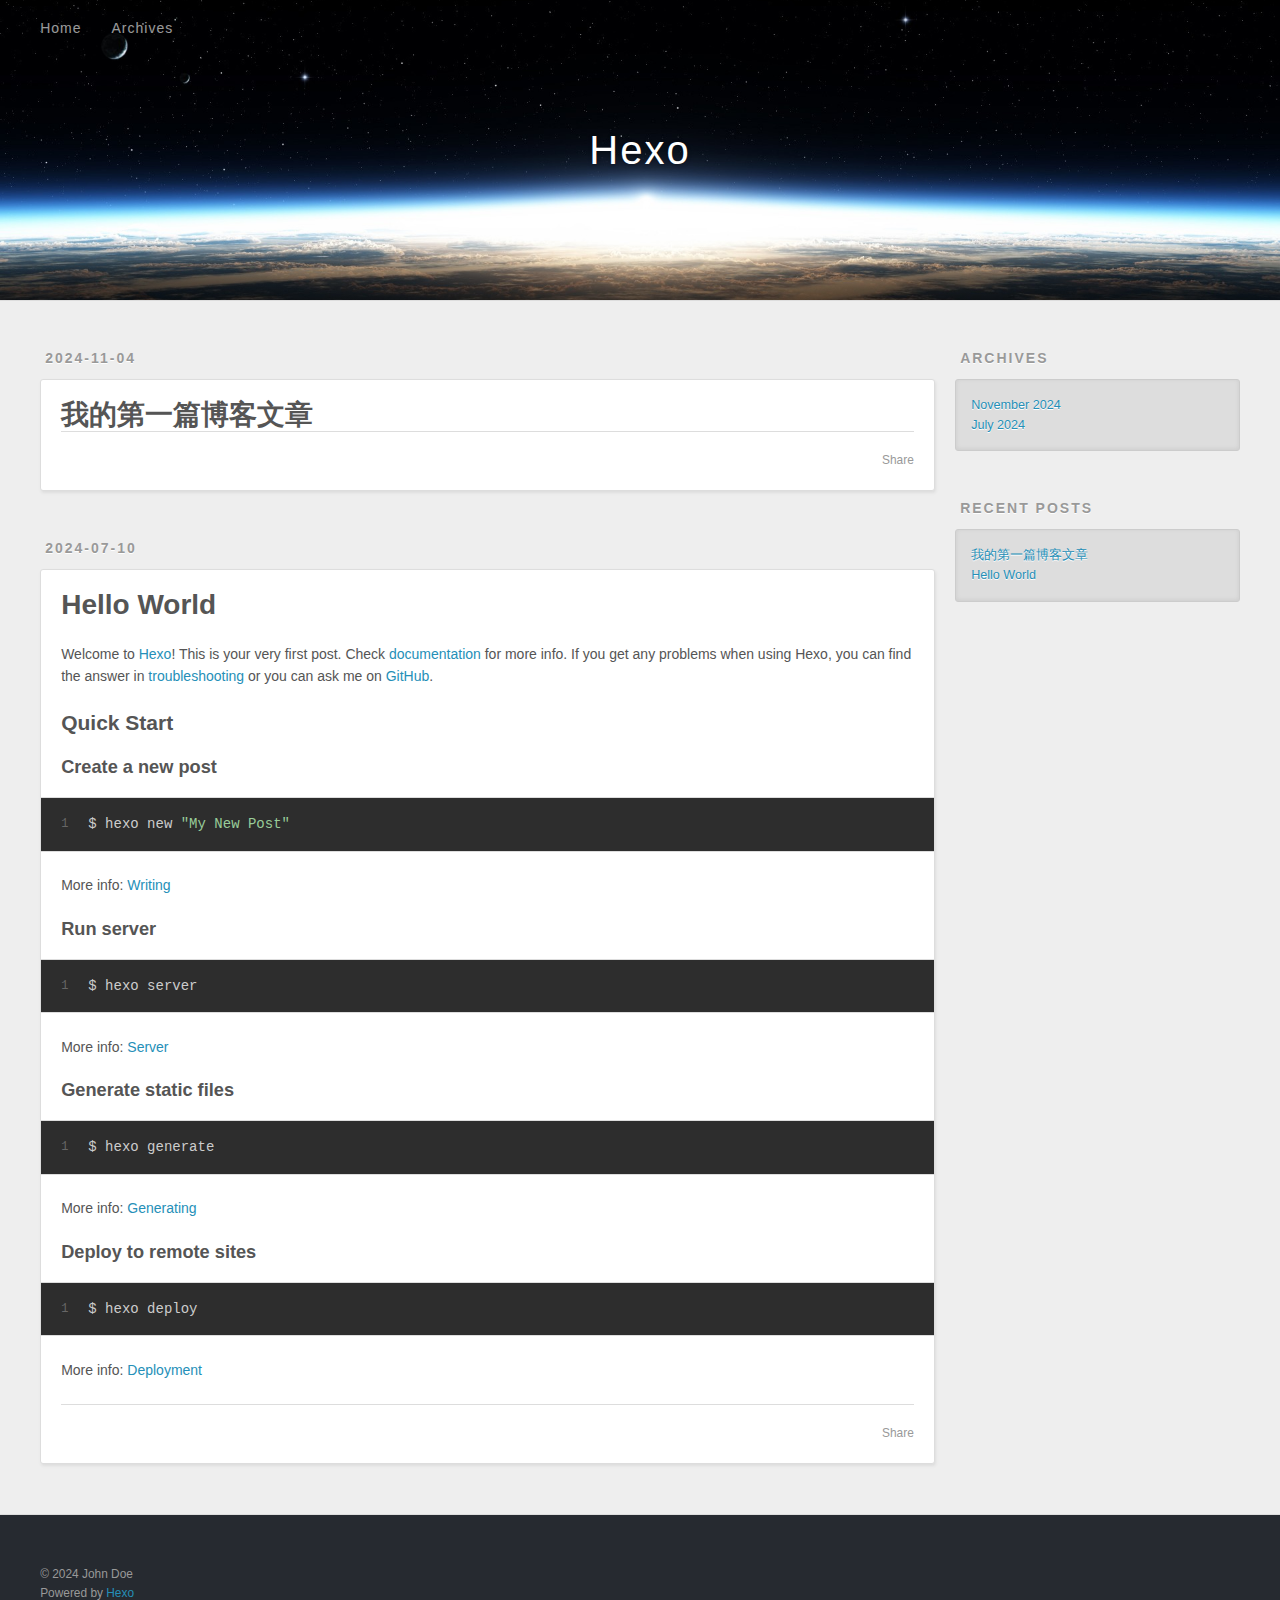
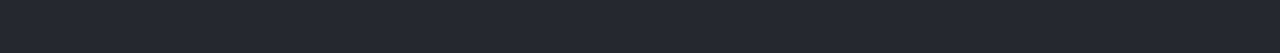
==== index.html @ c61c4eeb "Site updated: 2024-11-05 00:31:34" ====
<!DOCTYPE html>
<html>
<head>
  <meta charset="utf-8">
  
  
  <title>Hexo</title>
  <meta name="viewport" content="width=device-width, initial-scale=1, shrink-to-fit=no">
  <meta property="og:type" content="website">
<meta property="og:title" content="Hexo">
<meta property="og:url" content="http://example.com/index.html">
<meta property="og:site_name" content="Hexo">
<meta property="og:locale" content="en_US">
<meta property="article:author" content="John Doe">
<meta name="twitter:card" content="summary">
  
    <link rel="alternate" href="/atom.xml" title="Hexo" type="application/atom+xml">
  
  
    <link rel="shortcut icon" href="/favicon.png">
  
  
  
<link rel="stylesheet" href="/css/style.css">

  
    
<link rel="stylesheet" href="/fancybox/jquery.fancybox.min.css">

  
  
<meta name="generator" content="Hexo 7.3.0"></head>

<body>
  <div id="container">
    <div id="wrap">
      <header id="header">
  <div id="banner"></div>
  <div id="header-outer" class="outer">
    <div id="header-title" class="inner">
      <h1 id="logo-wrap">
        <a href="/" id="logo">Hexo</a>
      </h1>
      
    </div>
    <div id="header-inner" class="inner">
      <nav id="main-nav">
        <a id="main-nav-toggle" class="nav-icon"><span class="fa fa-bars"></span></a>
        
          <a class="main-nav-link" href="/">Home</a>
        
          <a class="main-nav-link" href="/archives">Archives</a>
        
      </nav>
      <nav id="sub-nav">
        
        
          <a class="nav-icon" href="/atom.xml" title="RSS Feed"><span class="fa fa-rss"></span></a>
        
        <a class="nav-icon nav-search-btn" title="Search"><span class="fa fa-search"></span></a>
      </nav>
      <div id="search-form-wrap">
        <form action="//google.com/search" method="get" accept-charset="UTF-8" class="search-form"><input type="search" name="q" class="search-form-input" placeholder="Search"><button type="submit" class="search-form-submit">&#xF002;</button><input type="hidden" name="sitesearch" value="http://example.com"></form>
      </div>
    </div>
  </div>
</header>

      <div class="outer">
        <section id="main">
  
    <article id="post-我的第一篇博客文章" class="h-entry article article-type-post" itemprop="blogPost" itemscope itemtype="https://schema.org/BlogPosting">
  <div class="article-meta">
    <a href="/2024/11/04/%E6%88%91%E7%9A%84%E7%AC%AC%E4%B8%80%E7%AF%87%E5%8D%9A%E5%AE%A2%E6%96%87%E7%AB%A0/" class="article-date">
  <time class="dt-published" datetime="2024-11-04T15:26:41.000Z" itemprop="datePublished">2024-11-04</time>
</a>
    
  </div>
  <div class="article-inner">
    
    
      <header class="article-header">
        
  
    <h1 itemprop="name">
      <a class="p-name article-title" href="/2024/11/04/%E6%88%91%E7%9A%84%E7%AC%AC%E4%B8%80%E7%AF%87%E5%8D%9A%E5%AE%A2%E6%96%87%E7%AB%A0/">我的第一篇博客文章</a>
    </h1>
  

      </header>
    
    <div class="e-content article-entry" itemprop="articleBody">
      
        
      
    </div>
    <footer class="article-footer">
      <a data-url="http://example.com/2024/11/04/%E6%88%91%E7%9A%84%E7%AC%AC%E4%B8%80%E7%AF%87%E5%8D%9A%E5%AE%A2%E6%96%87%E7%AB%A0/" data-id="cm336h9gu0001j3694pv57otk" data-title="我的第一篇博客文章" class="article-share-link"><span class="fa fa-share">Share</span></a>
      
      
      
    </footer>
  </div>
  
</article>



  
    <article id="post-hello-world" class="h-entry article article-type-post" itemprop="blogPost" itemscope itemtype="https://schema.org/BlogPosting">
  <div class="article-meta">
    <a href="/2024/07/10/hello-world/" class="article-date">
  <time class="dt-published" datetime="2024-07-10T13:52:17.000Z" itemprop="datePublished">2024-07-10</time>
</a>
    
  </div>
  <div class="article-inner">
    
    
      <header class="article-header">
        
  
    <h1 itemprop="name">
      <a class="p-name article-title" href="/2024/07/10/hello-world/">Hello World</a>
    </h1>
  

      </header>
    
    <div class="e-content article-entry" itemprop="articleBody">
      
        <p>Welcome to <a target="_blank" rel="noopener" href="https://hexo.io/">Hexo</a>! This is your very first post. Check <a target="_blank" rel="noopener" href="https://hexo.io/docs/">documentation</a> for more info. If you get any problems when using Hexo, you can find the answer in <a target="_blank" rel="noopener" href="https://hexo.io/docs/troubleshooting.html">troubleshooting</a> or you can ask me on <a target="_blank" rel="noopener" href="https://github.com/hexojs/hexo/issues">GitHub</a>.</p>
<h2 id="Quick-Start"><a href="#Quick-Start" class="headerlink" title="Quick Start"></a>Quick Start</h2><h3 id="Create-a-new-post"><a href="#Create-a-new-post" class="headerlink" title="Create a new post"></a>Create a new post</h3><figure class="highlight bash"><table><tr><td class="gutter"><pre><span class="line">1</span><br></pre></td><td class="code"><pre><span class="line">$ hexo new <span class="string">&quot;My New Post&quot;</span></span><br></pre></td></tr></table></figure>

<p>More info: <a target="_blank" rel="noopener" href="https://hexo.io/docs/writing.html">Writing</a></p>
<h3 id="Run-server"><a href="#Run-server" class="headerlink" title="Run server"></a>Run server</h3><figure class="highlight bash"><table><tr><td class="gutter"><pre><span class="line">1</span><br></pre></td><td class="code"><pre><span class="line">$ hexo server</span><br></pre></td></tr></table></figure>

<p>More info: <a target="_blank" rel="noopener" href="https://hexo.io/docs/server.html">Server</a></p>
<h3 id="Generate-static-files"><a href="#Generate-static-files" class="headerlink" title="Generate static files"></a>Generate static files</h3><figure class="highlight bash"><table><tr><td class="gutter"><pre><span class="line">1</span><br></pre></td><td class="code"><pre><span class="line">$ hexo generate</span><br></pre></td></tr></table></figure>

<p>More info: <a target="_blank" rel="noopener" href="https://hexo.io/docs/generating.html">Generating</a></p>
<h3 id="Deploy-to-remote-sites"><a href="#Deploy-to-remote-sites" class="headerlink" title="Deploy to remote sites"></a>Deploy to remote sites</h3><figure class="highlight bash"><table><tr><td class="gutter"><pre><span class="line">1</span><br></pre></td><td class="code"><pre><span class="line">$ hexo deploy</span><br></pre></td></tr></table></figure>

<p>More info: <a target="_blank" rel="noopener" href="https://hexo.io/docs/one-command-deployment.html">Deployment</a></p>

      
    </div>
    <footer class="article-footer">
      <a data-url="http://example.com/2024/07/10/hello-world/" data-id="cm336h9gs0000j369f450eidv" data-title="Hello World" class="article-share-link"><span class="fa fa-share">Share</span></a>
      
      
      
    </footer>
  </div>
  
</article>



  


</section>
        
          <aside id="sidebar">
  
    

  
    

  
    
  
    
  <div class="widget-wrap">
    <h3 class="widget-title">Archives</h3>
    <div class="widget">
      <ul class="archive-list"><li class="archive-list-item"><a class="archive-list-link" href="/archives/2024/11/">November 2024</a></li><li class="archive-list-item"><a class="archive-list-link" href="/archives/2024/07/">July 2024</a></li></ul>
    </div>
  </div>


  
    
  <div class="widget-wrap">
    <h3 class="widget-title">Recent Posts</h3>
    <div class="widget">
      <ul>
        
          <li>
            <a href="/2024/11/04/%E6%88%91%E7%9A%84%E7%AC%AC%E4%B8%80%E7%AF%87%E5%8D%9A%E5%AE%A2%E6%96%87%E7%AB%A0/">我的第一篇博客文章</a>
          </li>
        
          <li>
            <a href="/2024/07/10/hello-world/">Hello World</a>
          </li>
        
      </ul>
    </div>
  </div>

  
</aside>
        
      </div>
      <footer id="footer">
  
  <div class="outer">
    <div id="footer-info" class="inner">
      
      &copy; 2024 John Doe<br>
      Powered by <a href="https://hexo.io/" target="_blank">Hexo</a>
    </div>
  </div>
</footer>

    </div>
    <nav id="mobile-nav">
  
    <a href="/" class="mobile-nav-link">Home</a>
  
    <a href="/archives" class="mobile-nav-link">Archives</a>
  
</nav>
    


<script src="/js/jquery-3.6.4.min.js"></script>



  
<script src="/fancybox/jquery.fancybox.min.js"></script>




<script src="/js/script.js"></script>





  </div>
</body>
</html>
---- css/style.css ----
body {
  width: 100%;
}
body:before,
body:after {
  content: "";
  display: table;
}
body:after {
  clear: both;
}
html,
body,
div,
span,
applet,
object,
iframe,
h1,
h2,
h3,
h4,
h5,
h6,
p,
blockquote,
pre,
a,
abbr,
acronym,
address,
big,
cite,
code,
del,
dfn,
em,
img,
ins,
kbd,
q,
s,
samp,
small,
strike,
strong,
sub,
sup,
tt,
var,
dl,
dt,
dd,
ol,
ul,
li,
fieldset,
form,
label,
legend,
table,
caption,
tbody,
tfoot,
thead,
tr,
th,
td {
  margin: 0;
  padding: 0;
  border: 0;
  outline: 0;
  font-weight: inherit;
  font-style: inherit;
  font-family: inherit;
  font-size: 100%;
  vertical-align: baseline;
}
body {
  line-height: 1;
  color: #000;
  background: #fff;
}
ol,
ul {
  list-style: none;
}
table {
  border-collapse: separate;
  border-spacing: 0;
  vertical-align: middle;
}
caption,
th,
td {
  text-align: left;
  font-weight: normal;
  vertical-align: middle;
}
a img {
  border: none;
}
input,
button {
  margin: 0;
  padding: 0;
}
input::-moz-focus-inner,
button::-moz-focus-inner {
  border: 0;
  padding: 0;
}
html,
body,
#container {
  height: 100%;
}
body {
  background: #eee;
  font: 14px -apple-system, BlinkMacSystemFont, "Segoe UI", "Roboto", "Oxygen", "Ubuntu", "Cantarell", "Fira Sans", "Droid Sans", "Helvetica Neue", sans-serif;
  -webkit-text-size-adjust: 100%;
}
.outer {
  max-width: 1220px;
  margin: 0 auto;
  padding: 0 20px;
}
.outer:before,
.outer:after {
  content: "";
  display: table;
}
.outer:after {
  clear: both;
}
.inner {
  display: inline;
  float: left;
  width: 98.33333333333333%;
  margin: 0 0.833333333333333%;
}
.left,
.alignleft {
  float: left;
}
.right,
.alignright {
  float: right;
}
.clear {
  clear: both;
}
#container {
  position: relative;
}
.mobile-nav-on {
  overflow: hidden;
}
#wrap {
  height: 100%;
  width: 100%;
  position: absolute;
  top: 0;
  left: 0;
  -webkit-transition: 0.2s ease-out;
  -moz-transition: 0.2s ease-out;
  -ms-transition: 0.2s ease-out;
  transition: 0.2s ease-out;
  z-index: 1;
  background: #eee;
}
.mobile-nav-on #wrap {
  left: 280px;
}
@media screen and (min-width: 768px) {
  #main {
    display: inline;
    float: left;
    width: 73.33333333333333%;
    margin: 0 0.833333333333333%;
  }
}
.article-date,
.article-category-link,
.archive-year,
.widget-title {
  text-decoration: none;
  text-transform: uppercase;
  letter-spacing: 2px;
  color: #999;
  margin-bottom: 1em;
  margin-left: 5px;
  line-height: 1em;
  text-shadow: 0 1px #fff;
  font-weight: bold;
}
.article-inner,
.archive-article-inner {
  background: #fff;
  -webkit-box-shadow: 1px 2px 3px #ddd;
  box-shadow: 1px 2px 3px #ddd;
  border: 1px solid #ddd;
  border-radius: 3px;
}
.article-entry h1,
.widget h1 {
  font-size: 2em;
}
.article-entry h2,
.widget h2 {
  font-size: 1.5em;
}
.article-entry h3,
.widget h3 {
  font-size: 1.3em;
}
.article-entry h4,
.widget h4 {
  font-size: 1.2em;
}
.article-entry h5,
.widget h5 {
  font-size: 1em;
}
.article-entry h6,
.widget h6 {
  font-size: 1em;
  color: #999;
}
.article-entry hr,
.widget hr {
  border: 1px dashed #ddd;
}
.article-entry strong,
.widget strong {
  font-weight: bold;
}
.article-entry em,
.widget em,
.article-entry cite,
.widget cite {
  font-style: italic;
}
.article-entry sup,
.widget sup,
.article-entry sub,
.widget sub {
  font-size: 0.75em;
  line-height: 0;
  position: relative;
  vertical-align: baseline;
}
.article-entry sup,
.widget sup {
  top: -0.5em;
}
.article-entry sub,
.widget sub {
  bottom: -0.2em;
}
.article-entry small,
.widget small {
  font-size: 0.85em;
}
.article-entry acronym,
.widget acronym,
.article-entry abbr,
.widget abbr {
  border-bottom: 1px dotted;
}
.article-entry ul,
.widget ul,
.article-entry ol,
.widget ol,
.article-entry dl,
.widget dl {
  margin: 0 20px;
  line-height: 1.6em;
}
.article-entry ul ul,
.widget ul ul,
.article-entry ol ul,
.widget ol ul,
.article-entry ul ol,
.widget ul ol,
.article-entry ol ol,
.widget ol ol {
  margin-top: 0;
  margin-bottom: 0;
}
.article-entry ul,
.widget ul {
  list-style: disc;
}
.article-entry ol,
.widget ol {
  list-style: decimal;
}
.article-entry dt,
.widget dt {
  font-weight: bold;
}
#header {
  height: 300px;
  position: relative;
  border-bottom: 1px solid #ddd;
}
#header:before,
#header:after {
  content: "";
  position: absolute;
  left: 0;
  right: 0;
  height: 40px;
}
#header:before {
  top: 0;
  background: -webkit-linear-gradient(rgba(0,0,0,0.2), transparent);
  background: -moz-linear-gradient(rgba(0,0,0,0.2), transparent);
  background: -ms-linear-gradient(rgba(0,0,0,0.2), transparent);
  background: linear-gradient(rgba(0,0,0,0.2), transparent);
}
#header:after {
  bottom: 0;
  background: -webkit-linear-gradient(transparent, rgba(0,0,0,0.2));
  background: -moz-linear-gradient(transparent, rgba(0,0,0,0.2));
  background: -ms-linear-gradient(transparent, rgba(0,0,0,0.2));
  background: linear-gradient(transparent, rgba(0,0,0,0.2));
}
#header-outer {
  height: 100%;
  position: relative;
}
#header-inner {
  position: relative;
  overflow: hidden;
}
#banner {
  position: absolute;
  top: 0;
  left: 0;
  width: 100%;
  height: 100%;
  background: url("images/banner.jpg") center #000;
  background-size: cover;
  z-index: -1;
}
#header-title {
  text-align: center;
  height: 40px;
  position: absolute;
  top: 50%;
  left: 0;
  margin-top: -20px;
}
#logo,
#subtitle {
  text-decoration: none;
  color: #fff;
  font-weight: 300;
  text-shadow: 0 1px 4px rgba(0,0,0,0.3);
}
#logo {
  font-size: 40px;
  line-height: 40px;
  letter-spacing: 2px;
}
#subtitle {
  font-size: 16px;
  line-height: 16px;
  letter-spacing: 1px;
}
#subtitle-wrap {
  margin-top: 16px;
}
#main-nav {
  float: left;
  margin-left: -15px;
}
.nav-icon,
.main-nav-link {
  float: left;
  color: #fff;
  opacity: 0.6;
  text-decoration: none;
  text-shadow: 0 1px rgba(0,0,0,0.2);
  -webkit-transition: opacity 0.2s;
  -moz-transition: opacity 0.2s;
  -ms-transition: opacity 0.2s;
  transition: opacity 0.2s;
  display: block;
  padding: 20px 15px;
}
.nav-icon:hover,
.main-nav-link:hover {
  opacity: 1;
}
.nav-icon {
  text-align: center;
  font-size: 14px;
  width: 14px;
  height: 14px;
  padding: 20px 15px;
  position: relative;
  cursor: pointer;
}
.main-nav-link {
  font-weight: 300;
  letter-spacing: 1px;
}
@media screen and (max-width: 479px) {
  .main-nav-link {
    display: none;
  }
}
#main-nav-toggle {
  display: none;
}
@media screen and (max-width: 479px) {
  #main-nav-toggle {
    display: block;
  }
}
#sub-nav {
  float: right;
  margin-right: -15px;
}
#search-form-wrap {
  position: absolute;
  top: 15px;
  width: 150px;
  height: 30px;
  right: -150px;
  opacity: 0;
  -webkit-transition: 0.2s ease-out;
  -moz-transition: 0.2s ease-out;
  -ms-transition: 0.2s ease-out;
  transition: 0.2s ease-out;
}
#search-form-wrap.on {
  opacity: 1;
  right: 0;
}
@media screen and (max-width: 479px) {
  #search-form-wrap {
    width: 100%;
    right: -100%;
  }
}
.search-form {
  position: absolute;
  top: 0;
  left: 0;
  right: 0;
  background: #fff;
  padding: 5px 15px;
  border-radius: 15px;
  -webkit-box-shadow: 0 0 10px rgba(0,0,0,0.3);
  box-shadow: 0 0 10px rgba(0,0,0,0.3);
}
.search-form-input {
  border: none;
  background: none;
  color: #555;
  width: 100%;
  font: 13px -apple-system, BlinkMacSystemFont, "Segoe UI", "Roboto", "Oxygen", "Ubuntu", "Cantarell", "Fira Sans", "Droid Sans", "Helvetica Neue", sans-serif;
  outline: none;
}
.search-form-input::-webkit-search-results-decoration,
.search-form-input::-webkit-search-cancel-button {
  -webkit-appearance: none;
}
.search-form-submit {
  position: absolute;
  top: 50%;
  right: 10px;
  margin-top: -7px;
  font: 13px ForkAwesome;
  border: none;
  background: none;
  color: #bbb;
  cursor: pointer;
}
.search-form-submit:hover,
.search-form-submit:focus {
  color: #777;
}
.article {
  margin: 50px 0;
}
.article-inner {
  overflow: hidden;
}
.article-meta:before,
.article-meta:after {
  content: "";
  display: table;
}
.article-meta:after {
  clear: both;
}
.article-date {
  float: left;
}
.article-category {
  float: left;
  line-height: 1em;
  color: #ccc;
  text-shadow: 0 1px #fff;
  margin-left: 8px;
}
.article-category:before {
  content: "\2022";
}
.article-category-link {
  margin: 0 12px 1em;
}
.article-header {
  padding: 20px 20px 0;
}
.article-title {
  text-decoration: none;
  font-size: 2em;
  font-weight: bold;
  color: #555;
  line-height: 1.1em;
  -webkit-transition: color 0.2s;
  -moz-transition: color 0.2s;
  -ms-transition: color 0.2s;
  transition: color 0.2s;
}
a.article-title:hover {
  color: #258fb8;
}
.article-entry {
  color: #555;
  padding: 0 20px;
}
.article-entry:before,
.article-entry:after {
  content: "";
  display: table;
}
.article-entry:after {
  clear: both;
}
.article-entry p,
.article-entry table {
  line-height: 1.6em;
  margin: 1.6em 0;
}
.article-entry h1,
.article-entry h2,
.article-entry h3,
.article-entry h4,
.article-entry h5,
.article-entry h6 {
  font-weight: bold;
}
.article-entry h1,
.article-entry h2,
.article-entry h3,
.article-entry h4,
.article-entry h5,
.article-entry h6 {
  line-height: 1.1em;
  margin: 1.1em 0;
}
.article-entry a {
  color: #258fb8;
  text-decoration: none;
}
.article-entry a:hover {
  text-decoration: underline;
}
.article-entry ul,
.article-entry ol,
.article-entry dl {
  margin-top: 1.6em;
  margin-bottom: 1.6em;
}
.article-entry img,
.article-entry video {
  max-width: 100%;
  height: auto;
  display: block;
  margin: auto;
}
.article-entry iframe {
  border: none;
}
.article-entry table {
  width: 100%;
  border-collapse: collapse;
  border-spacing: 0;
}
.article-entry th {
  font-weight: bold;
  border-bottom: 3px solid #ddd;
  padding-bottom: 0.5em;
}
.article-entry td {
  border-bottom: 1px solid #ddd;
  padding: 10px 0;
}
.article-entry blockquote {
  font-family: Georgia, "Times New Roman", serif;
  margin: 1.6em 20px;
  text-align: center;
}
.article-entry blockquote footer {
  font-size: 14px;
  margin: 1.6em 0;
  font-family: -apple-system, BlinkMacSystemFont, "Segoe UI", "Roboto", "Oxygen", "Ubuntu", "Cantarell", "Fira Sans", "Droid Sans", "Helvetica Neue", sans-serif;
}
.article-entry blockquote footer cite:before {
  content: "—";
  padding: 0 0.5em;
}
.article-entry .pullquote {
  text-align: left;
  width: 45%;
  margin: 0;
}
.article-entry .pullquote.left {
  margin-left: 0.5em;
  margin-right: 1em;
}
.article-entry .pullquote.right {
  margin-right: 0.5em;
  margin-left: 1em;
}
.article-entry .caption {
  color: #999;
  display: block;
  font-size: 0.9em;
  margin-top: 0.5em;
  position: relative;
  text-align: center;
}
.article-entry .video-container {
  position: relative;
  padding-top: 56.25%;
  height: 0;
  overflow: hidden;
}
.article-entry .video-container iframe,
.article-entry .video-container object,
.article-entry .video-container embed {
  position: absolute;
  top: 0;
  left: 0;
  width: 100%;
  height: 100%;
  margin-top: 0;
}
.article-more-link a {
  display: inline-block;
  line-height: 1em;
  padding: 6px 15px;
  border-radius: 15px;
  background: #eee;
  color: #999;
  text-shadow: 0 1px #fff;
  text-decoration: none;
}
.article-more-link a:hover {
  background: #258fb8;
  color: #fff;
  text-decoration: none;
  text-shadow: 0 1px #1e7293;
}
.article-footer {
  font-size: 0.85em;
  line-height: 1.6em;
  border-top: 1px solid #ddd;
  padding-top: 1.6em;
  margin: 0 20px 20px;
}
.article-footer:before,
.article-footer:after {
  content: "";
  display: table;
}
.article-footer:after {
  clear: both;
}
.article-footer a {
  color: #999;
  text-decoration: none;
}
.article-footer a:hover {
  color: #555;
}
.article-tag-list-item {
  float: left;
  margin-right: 10px;
}
.article-tag-list-link:before {
  content: "#";
}
.article-comment-link {
  float: right;
}
.article-comment-link:before {
  padding-right: 8px;
}
.article-share-link {
  cursor: pointer;
  float: right;
  margin-left: 20px;
}
.article-share-link:before {
  padding-right: 6px;
}
#article-nav {
  position: relative;
}
#article-nav:before,
#article-nav:after {
  content: "";
  display: table;
}
#article-nav:after {
  clear: both;
}
@media screen and (min-width: 768px) {
  #article-nav {
    margin: 50px 0;
  }
  #article-nav:before {
    width: 8px;
    height: 8px;
    position: absolute;
    top: 50%;
    left: 50%;
    margin-top: -4px;
    margin-left: -4px;
    content: "";
    border-radius: 50%;
    background: #ddd;
    -webkit-box-shadow: 0 1px 2px #fff;
    box-shadow: 0 1px 2px #fff;
  }
}
.article-nav-link-wrap {
  text-decoration: none;
  text-shadow: 0 1px #fff;
  color: #999;
  -webkit-box-sizing: border-box;
  -moz-box-sizing: border-box;
  box-sizing: border-box;
  margin-top: 50px;
  text-align: center;
  display: block;
}
.article-nav-link-wrap:hover {
  color: #555;
}
@media screen and (min-width: 768px) {
  .article-nav-link-wrap {
    width: 50%;
    margin-top: 0;
  }
}
@media screen and (min-width: 768px) {
  #article-nav-newer {
    float: left;
    text-align: right;
    padding-right: 20px;
  }
}
@media screen and (min-width: 768px) {
  #article-nav-older {
    float: right;
    text-align: left;
    padding-left: 20px;
  }
}
.article-nav-caption {
  text-transform: uppercase;
  letter-spacing: 2px;
  color: #ddd;
  line-height: 1em;
  font-weight: bold;
}
#article-nav-newer .article-nav-caption {
  margin-right: -2px;
}
.article-nav-title {
  font-size: 0.85em;
  line-height: 1.6em;
  margin-top: 0.5em;
}
.article-share-box {
  position: absolute;
  display: none;
  background: #fff;
  -webkit-box-shadow: 1px 2px 10px rgba(0,0,0,0.2);
  box-shadow: 1px 2px 10px rgba(0,0,0,0.2);
  border-radius: 3px;
  margin-left: -145px;
  overflow: hidden;
  z-index: 1;
}
.article-share-box.on {
  display: block;
}
.article-share-input {
  width: 100%;
  background: none;
  -webkit-box-sizing: border-box;
  -moz-box-sizing: border-box;
  box-sizing: border-box;
  font: 14px -apple-system, BlinkMacSystemFont, "Segoe UI", "Roboto", "Oxygen", "Ubuntu", "Cantarell", "Fira Sans", "Droid Sans", "Helvetica Neue", sans-serif;
  padding: 0 15px;
  color: #555;
  outline: none;
  border: 1px solid #ddd;
  border-radius: 3px 3px 0 0;
  height: 36px;
  line-height: 36px;
}
.article-share-links {
  background: #eee;
}
.article-share-links:before,
.article-share-links:after {
  content: "";
  display: table;
}
.article-share-links:after {
  clear: both;
}
.article-share-twitter,
.article-share-facebook,
.article-share-pinterest,
.article-share-linkedin {
  width: 50px;
  height: 36px;
  display: block;
  float: left;
  position: relative;
  color: #999;
  text-shadow: 0 1px #fff;
}
.article-share-twitter:before,
.article-share-facebook:before,
.article-share-pinterest:before,
.article-share-linkedin:before {
  font-size: 20px;
  width: 20px;
  height: 20px;
  position: absolute;
  top: 50%;
  left: 50%;
  margin-top: -10px;
  margin-left: -10px;
  text-align: center;
}
.article-share-twitter:hover,
.article-share-facebook:hover,
.article-share-pinterest:hover,
.article-share-linkedin:hover {
  color: #fff;
}
.article-share-twitter:hover {
  background: #00aced;
  text-shadow: 0 1px #008abe;
}
.article-share-facebook:hover {
  background: #3b5998;
  text-shadow: 0 1px #2f477a;
}
.article-share-pinterest:hover {
  background: #cb2027;
  text-shadow: 0 1px #a21a1f;
}
.article-share-linkedin:hover {
  background: #0077b5;
  text-shadow: 0 1px #005f91;
}
.article-gallery {
  background: #000;
  position: relative;
}
.article-gallery-photos {
  position: relative;
  overflow: hidden;
}
.article-gallery-img {
  display: none;
  max-width: 100%;
}
.article-gallery-img:first-child {
  display: block;
}
.article-gallery-img.loaded {
  position: absolute;
  display: block;
}
.article-gallery-img img {
  display: block;
  max-width: 100%;
  margin: 0 auto;
}
#comments {
  background: #fff;
  -webkit-box-shadow: 1px 2px 3px #ddd;
  box-shadow: 1px 2px 3px #ddd;
  padding: 20px;
  border: 1px solid #ddd;
  border-radius: 3px;
  margin: 50px 0;
}
#comments a {
  color: #258fb8;
}
.archives-wrap {
  margin: 50px 0;
}
.archives:before,
.archives:after {
  content: "";
  display: table;
}
.archives:after {
  clear: both;
}
.archive-year-wrap {
  margin-bottom: 1em;
}
.archives {
  -webkit-column-gap: 10px;
  -moz-column-gap: 10px;
  column-gap: 10px;
}
@media screen and (min-width: 480px) and (max-width: 767px) {
  .archives {
    -webkit-column-count: 2;
    -moz-column-count: 2;
    column-count: 2;
  }
}
@media screen and (min-width: 768px) {
  .archives {
    -webkit-column-count: 3;
    -moz-column-count: 3;
    column-count: 3;
  }
}
.archive-article {
  -webkit-column-break-inside: avoid;
  page-break-inside: avoid;
  overflow: hidden;
  break-inside: avoid-column;
}
.archive-article-inner {
  padding: 10px;
  margin-bottom: 15px;
}
.archive-article-title {
  text-decoration: none;
  font-weight: bold;
  color: #555;
  -webkit-transition: color 0.2s;
  -moz-transition: color 0.2s;
  -ms-transition: color 0.2s;
  transition: color 0.2s;
  line-height: 1.6em;
}
.archive-article-title:hover {
  color: #258fb8;
}
.archive-article-footer {
  margin-top: 1em;
}
.archive-article-date {
  color: #999;
  text-decoration: none;
  font-size: 0.85em;
  line-height: 1em;
  margin-bottom: 0.5em;
  display: block;
}
#page-nav {
  margin: 50px auto;
  background: #fff;
  -webkit-box-shadow: 1px 2px 3px #ddd;
  box-shadow: 1px 2px 3px #ddd;
  border: 1px solid #ddd;
  border-radius: 3px;
  text-align: center;
  color: #999;
  overflow: hidden;
}
#page-nav:before,
#page-nav:after {
  content: "";
  display: table;
}
#page-nav:after {
  clear: both;
}
#page-nav a,
#page-nav span {
  padding: 10px 20px;
  line-height: 1;
  height: 2ex;
}
#page-nav a {
  color: #999;
  text-decoration: none;
}
#page-nav a:hover {
  background: #999;
  color: #fff;
}
#page-nav .prev {
  float: left;
}
#page-nav .next {
  float: right;
}
#page-nav .page-number {
  display: inline-block;
}
@media screen and (max-width: 479px) {
  #page-nav .page-number {
    display: none;
  }
}
#page-nav .current {
  color: #555;
  font-weight: bold;
}
#page-nav .space {
  color: #ddd;
}
#footer {
  background: #262a30;
  padding: 50px 0;
  border-top: 1px solid #ddd;
  color: #999;
}
#footer a {
  color: #258fb8;
  text-decoration: none;
}
#footer a:hover {
  text-decoration: underline;
}
#footer-info {
  line-height: 1.6em;
  font-size: 0.85em;
}
.article-entry pre,
.article-entry .highlight {
  background: #2d2d2d;
  margin: 0 -20px;
  padding: 15px 20px;
  border-style: solid;
  border-color: #ddd;
  border-width: 1px 0;
  overflow: auto;
  color: #ccc;
  line-height: 22.400000000000002px;
}
.article-entry .highlight .gutter pre,
.article-entry .gist .gist-file .gist-data .line-numbers {
  color: #666;
  font-size: 0.85em;
}
.article-entry pre,
.article-entry code {
  font-family: "Source Code Pro", Consolas, Monaco, Menlo, Consolas, monospace;
}
.article-entry code {
  background: #eee;
  text-shadow: 0 1px #fff;
  padding: 0 0.3em;
}
.article-entry pre code {
  background: none;
  text-shadow: none;
  padding: 0;
}
.article-entry .highlight pre {
  border: none;
  margin: 0;
  padding: 0;
}
.article-entry .highlight table {
  margin: 0;
  width: auto;
}
.article-entry .highlight td {
  border: none;
  padding: 0;
}
.article-entry .highlight figcaption {
  font-size: 0.85em;
  color: #999;
  line-height: 1em;
  margin-bottom: 1em;
}
.article-entry .highlight figcaption:before,
.article-entry .highlight figcaption:after {
  content: "";
  display: table;
}
.article-entry .highlight figcaption:after {
  clear: both;
}
.article-entry .highlight figcaption a {
  float: right;
}
.article-entry .highlight .gutter {
  -moz-user-select: none;
  -ms-user-select: none;
  -webkit-user-select: none;
  -webkit-user-select: none;
  -moz-user-select: none;
  -ms-user-select: none;
  user-select: none;
}
.article-entry .highlight .gutter pre {
  text-align: right;
  padding-right: 20px;
}
.article-entry .highlight .line {
  height: 22.400000000000002px;
}
.article-entry .highlight .line.marked {
  background: #515151;
}
.article-entry .gist {
  margin: 0 -20px;
  border-style: solid;
  border-color: #ddd;
  border-width: 1px 0;
  background: #2d2d2d;
  padding: 15px 20px 15px 0;
}
.article-entry .gist .gist-file {
  border: none;
  font-family: "Source Code Pro", Consolas, Monaco, Menlo, Consolas, monospace;
  margin: 0;
}
.article-entry .gist .gist-file .gist-data {
  background: none;
  border: none;
}
.article-entry .gist .gist-file .gist-data .line-numbers {
  background: none;
  border: none;
  padding: 0 20px 0 0;
}
.article-entry .gist .gist-file .gist-data .line-data {
  padding: 0 !important;
}
.article-entry .gist .gist-file .highlight {
  margin: 0;
  padding: 0;
  border: none;
}
.article-entry .gist .gist-file .gist-meta {
  background: #2d2d2d;
  color: #999;
  font: 0.85em -apple-system, BlinkMacSystemFont, "Segoe UI", "Roboto", "Oxygen", "Ubuntu", "Cantarell", "Fira Sans", "Droid Sans", "Helvetica Neue", sans-serif;
  text-shadow: 0 0;
  padding: 0;
  margin-top: 1em;
  margin-left: 20px;
}
.article-entry .gist .gist-file .gist-meta a {
  color: #258fb8;
  font-weight: normal;
}
.article-entry .gist .gist-file .gist-meta a:hover {
  text-decoration: underline;
}
pre .comment,
pre .title {
  color: #999;
}
pre .variable,
pre .attribute,
pre .tag,
pre .regexp,
pre .ruby .constant,
pre .xml .tag .title,
pre .xml .pi,
pre .xml .doctype,
pre .html .doctype,
pre .css .id,
pre .css .class,
pre .css .pseudo {
  color: #f2777a;
}
pre .number,
pre .preprocessor,
pre .built_in,
pre .literal,
pre .params,
pre .constant {
  color: #f99157;
}
pre .class,
pre .ruby .class .title,
pre .css .rules .attribute {
  color: #9c9;
}
pre .string,
pre .value,
pre .inheritance,
pre .header,
pre .ruby .symbol,
pre .xml .cdata {
  color: #9c9;
}
pre .css .hexcolor {
  color: #6cc;
}
pre .function,
pre .python .decorator,
pre .python .title,
pre .ruby .function .title,
pre .ruby .title .keyword,
pre .perl .sub,
pre .javascript .title,
pre .coffeescript .title {
  color: #69c;
}
pre .keyword,
pre .javascript .function {
  color: #c9c;
}
@media screen and (max-width: 479px) {
  #mobile-nav {
    position: absolute;
    top: 0;
    left: 0;
    width: 280px;
    height: 100%;
    background: #191919;
    border-right: 1px solid #fff;
  }
}
@media screen and (max-width: 479px) {
  .mobile-nav-link {
    display: block;
    color: #999;
    text-decoration: none;
    padding: 15px 20px;
    font-weight: bold;
  }
  .mobile-nav-link:hover {
    color: #fff;
  }
}
@media screen and (min-width: 768px) {
  #sidebar {
    display: inline;
    float: left;
    width: 23.333333333333332%;
    margin: 0 0.833333333333333%;
  }
}
.widget-wrap {
  margin: 50px 0;
}
.widget {
  color: #777;
  text-shadow: 0 1px #fff;
  background: #ddd;
  -webkit-box-shadow: 0 -1px 4px #ccc inset;
  box-shadow: 0 -1px 4px #ccc inset;
  border: 1px solid #ccc;
  padding: 15px;
  border-radius: 3px;
}
.widget a {
  color: #258fb8;
  text-decoration: none;
}
.widget a:hover {
  text-decoration: underline;
}
.widget ul ul,
.widget ol ul,
.widget dl ul,
.widget ul ol,
.widget ol ol,
.widget dl ol,
.widget ul dl,
.widget ol dl,
.widget dl dl {
  margin-left: 15px;
  list-style: disc;
}
.widget {
  line-height: 1.6em;
  word-wrap: break-word;
  font-size: 0.9em;
}
.widget ul,
.widget ol {
  list-style: none;
  margin: 0;
}
.widget ul ul,
.widget ol ul,
.widget ul ol,
.widget ol ol {
  margin: 0 20px;
}
.widget ul ul,
.widget ol ul {
  list-style: disc;
}
.widget ul ol,
.widget ol ol {
  list-style: decimal;
}
.category-list-count,
.tag-list-count,
.archive-list-count {
  padding-left: 5px;
  color: #999;
  font-size: 0.85em;
}
.category-list-count:before,
.tag-list-count:before,
.archive-list-count:before {
  content: "(";
}
.category-list-count:after,
.tag-list-count:after,
.archive-list-count:after {
  content: ")";
}
.tagcloud a {
  margin-right: 5px;
  display: inline-block;
}
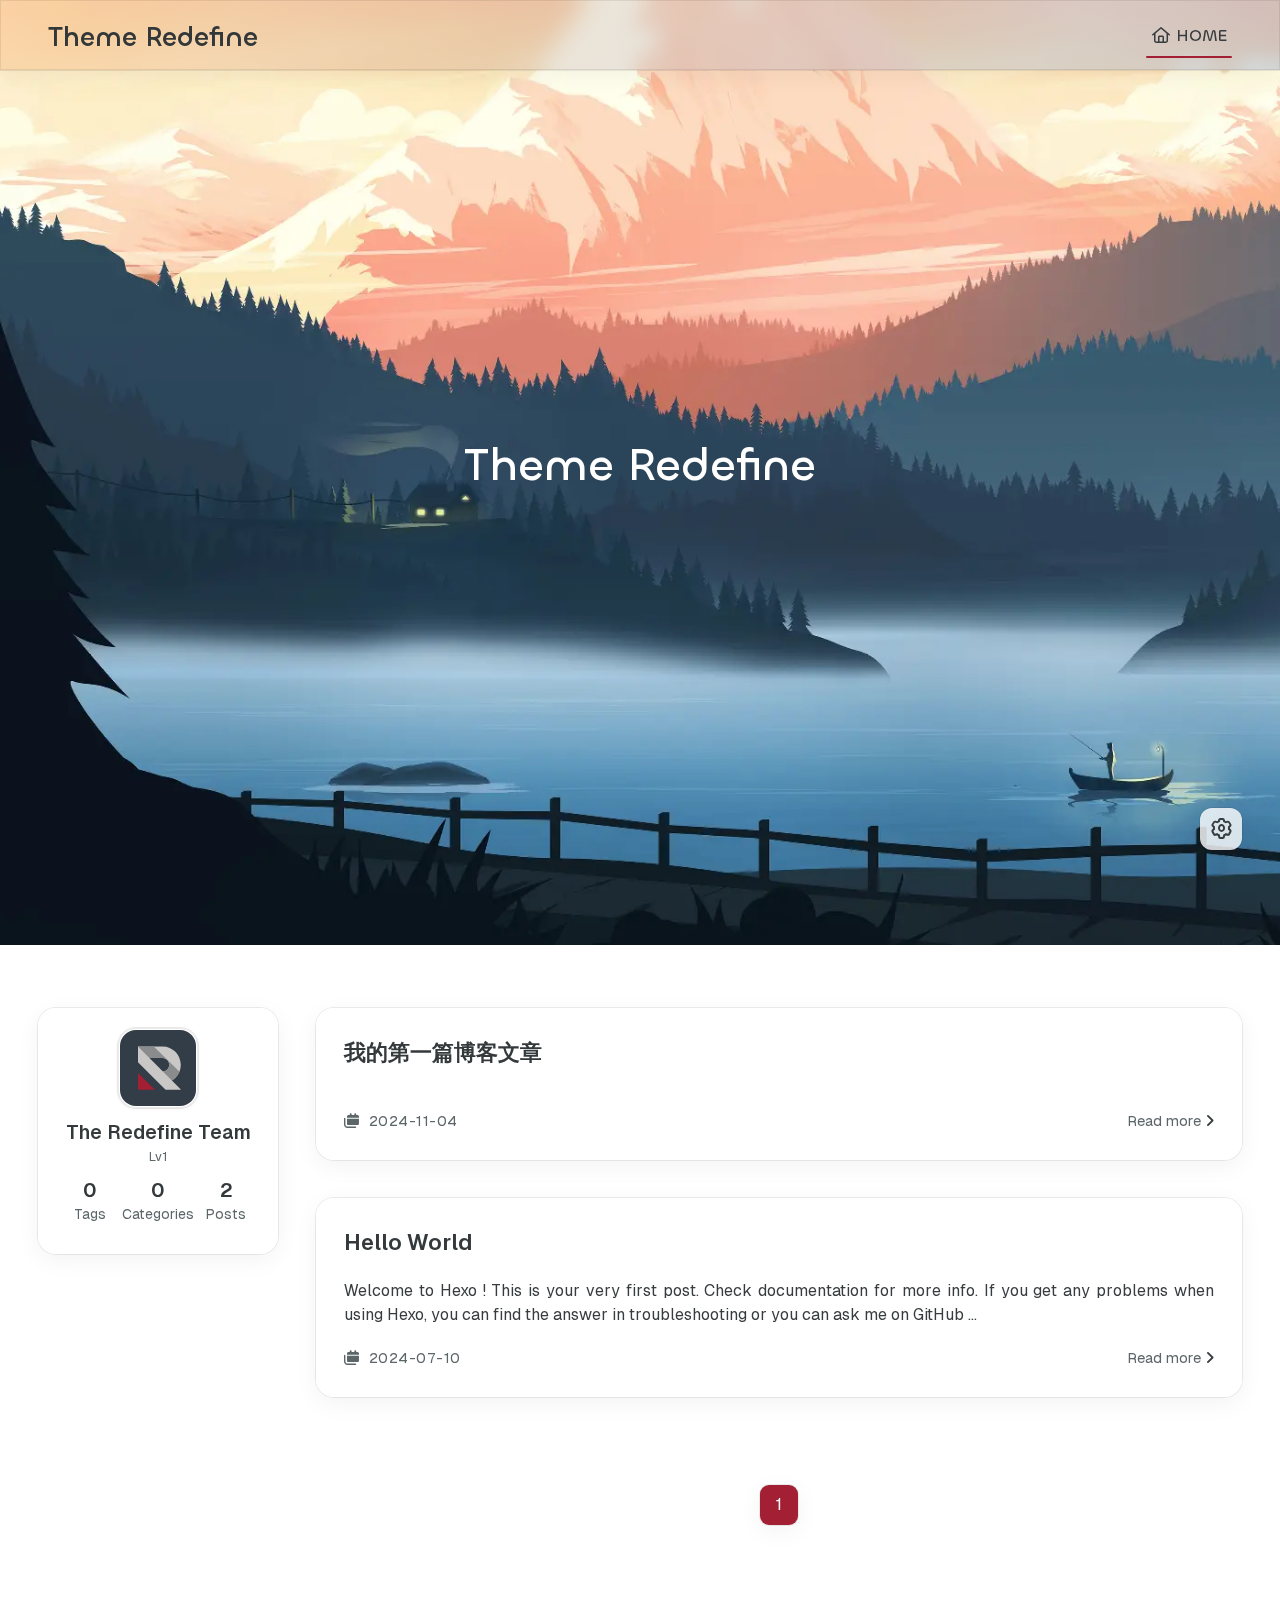
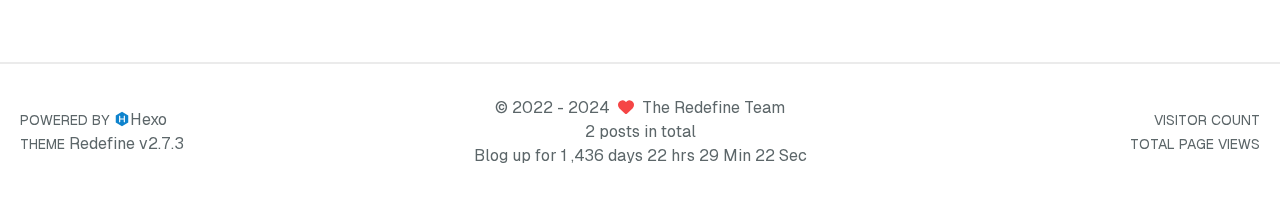
==== commit 929b3666: "Site updated: 2024-11-05 12:35:33" ====
--- a/index.html
+++ b/index.html
@@ -1,247 +1,668 @@
 <!DOCTYPE html>
-<html>
+<html lang="en">
 <head>
-  <meta charset="utf-8">
-  
-  
-  <title>Hexo</title>
-  <meta name="viewport" content="width=device-width, initial-scale=1, shrink-to-fit=no">
-  <meta property="og:type" content="website">
+    <meta charset="utf-8">
+    <meta name="viewport" content="width=device-width, initial-scale=1">
+    <meta name="keywords" content="Hexo Theme Redefine">
+    
+    <meta name="author" content="The Redefine Team">
+    <!-- preconnect -->
+    <link rel="preconnect" href="https://fonts.googleapis.com">
+    <link rel="preconnect" href="https://fonts.gstatic.com" crossorigin>
+
+    
+    <!--- Seo Part-->
+    
+    <link rel="canonical" href="http://example.com/"/>
+    <meta name="robots" content="index,follow">
+    <meta name="googlebot" content="index,follow">
+    <meta name="revisit-after" content="1 days">
+    
+        <meta property="og:type" content="website">
 <meta property="og:title" content="Hexo">
 <meta property="og:url" content="http://example.com/index.html">
 <meta property="og:site_name" content="Hexo">
 <meta property="og:locale" content="en_US">
 <meta property="article:author" content="John Doe">
 <meta name="twitter:card" content="summary">
+    
+    
+    <!--- Icon Part-->
+    <link rel="icon" type="image/png" href="/images/redefine-favicon.svg" sizes="192x192">
+    <link rel="apple-touch-icon" sizes="180x180" href="/images/redefine-favicon.svg">
+    <meta name="theme-color" content="#A31F34">
+    <link rel="shortcut icon" href="/images/redefine-favicon.svg">
+    <!--- Page Info-->
+    
+    <title>
+        
+            Theme Redefine - Redefine Your Hexo Journey.
+        
+    </title>
+
+    
+<link rel="stylesheet" href="/fonts/Chillax/chillax.css">
+
+
+    <!--- Inject Part-->
+    
+
+    
+<link rel="stylesheet" href="/css/style.css">
+
+
+    
+        
+<link rel="stylesheet" href="/assets/build/styles.css">
+
+    
+
+    
+<link rel="stylesheet" href="/fonts/GeistMono/geist-mono.css">
+
+    
+<link rel="stylesheet" href="/fonts/Geist/geist.css">
+
+    <!--- Font Part-->
+    
+    
+    
+    
+    
+    
+
+    <script id="hexo-configurations">
+    window.config = {"hostname":"example.com","root":"/","language":"en"};
+    window.theme = {"articles":{"style":{"font_size":"16px","line_height":1.5,"image_border_radius":"14px","image_alignment":"center","image_caption":false,"link_icon":true,"title_alignment":"left","headings_top_spacing":{"h1":"3.2rem","h2":"2.4rem","h3":"1.9rem","h4":"1.6rem","h5":"1.4rem","h6":"1.3rem"}},"word_count":{"enable":true,"count":true,"min2read":true},"author_label":{"enable":true,"auto":false,"list":[]},"code_block":{"copy":true,"style":"mac","highlight_theme":{"light":"github","dark":"vs2015"},"font":{"enable":false,"family":null,"url":null}},"toc":{"enable":true,"max_depth":3,"number":false,"expand":true,"init_open":true},"copyright":{"enable":true,"default":"cc_by_nc_sa"},"lazyload":true,"recommendation":{"enable":false,"title":"推荐阅读","limit":3,"mobile_limit":2,"placeholder":"/images/wallhaven-wqery6-light.webp","skip_dirs":[]}},"colors":{"primary":"#A31F34","secondary":null,"default_mode":"light"},"global":{"fonts":{"chinese":{"enable":false,"family":null,"url":null},"english":{"enable":false,"family":null,"url":null},"title":{"enable":false,"family":null,"url":null}},"content_max_width":"1000px","sidebar_width":"210px","hover":{"shadow":true,"scale":false},"scroll_progress":{"bar":false,"percentage":true},"website_counter":{"url":"https://cn.vercount.one/js","enable":true,"site_pv":true,"site_uv":true,"post_pv":true},"single_page":true,"preloader":{"enable":false,"custom_message":null},"open_graph":true,"google_analytics":{"enable":false,"id":null}},"home_banner":{"enable":true,"style":"fixed","image":{"light":"/images/wallhaven-wqery6-light.webp","dark":"/images/wallhaven-wqery6-dark.webp"},"title":"Theme Redefine","subtitle":{"text":[],"hitokoto":{"enable":false,"show_author":false,"api":"https://v1.hitokoto.cn"},"typing_speed":100,"backing_speed":80,"starting_delay":500,"backing_delay":1500,"loop":true,"smart_backspace":true},"text_color":{"light":"#fff","dark":"#d1d1b6"},"text_style":{"title_size":"2.8rem","subtitle_size":"1.5rem","line_height":1.2},"custom_font":{"enable":false,"family":null,"url":null},"social_links":{"enable":false,"style":"default","links":{"github":null,"instagram":null,"zhihu":null,"twitter":null,"email":null},"qrs":{"weixin":null}}},"plugins":{"feed":{"enable":false},"aplayer":{"enable":false,"type":"fixed","audios":[{"name":null,"artist":null,"url":null,"cover":null,"lrc":null}]},"mermaid":{"enable":false,"version":"9.3.0"}},"version":"2.7.3","navbar":{"auto_hide":false,"color":{"left":"#f78736","right":"#367df7","transparency":35},"width":{"home":"1200px","pages":"1000px"},"links":{"Home":{"path":"/","icon":"fa-regular fa-house"}},"search":{"enable":false,"preload":true}},"page_templates":{"friends_column":2,"tags_style":"blur"},"home":{"sidebar":{"enable":true,"position":"left","first_item":"menu","announcement":null,"show_on_mobile":true,"links":null},"article_date_format":"auto","excerpt_length":200,"categories":{"enable":true,"limit":3},"tags":{"enable":true,"limit":3}},"footerStart":"2022/8/17 11:45:14"};
+    window.lang_ago = {"second":"%s seconds ago","minute":"%s minutes ago","hour":"%s hours ago","day":"%s days ago","week":"%s weeks ago","month":"%s months ago","year":"%s years ago"};
+    window.data = {"masonry":false};
+  </script>
+    
+    <!--- Fontawesome Part-->
+    
+<link rel="stylesheet" href="/fontawesome/fontawesome.min.css">
+
+    
+<link rel="stylesheet" href="/fontawesome/brands.min.css">
+
+    
+<link rel="stylesheet" href="/fontawesome/solid.min.css">
+
+    
+<link rel="stylesheet" href="/fontawesome/regular.min.css">
+
+    
+    
+    
+    
+<meta name="generator" content="Hexo 7.3.0"></head>
+
+
+<body>
+<div class="progress-bar-container">
+    
+
+    
+        <span class="pjax-progress-bar"></span>
+<!--        <span class="swup-progress-icon">-->
+<!--            <i class="fa-solid fa-circle-notch fa-spin"></i>-->
+<!--        </span>-->
+    
+</div>
+
+
+
+<main class="page-container" id="swup">
+
+    
+        
+    <style>
+        .home-banner-container {
+            background: none !important;
+        }
+        .home-article-item,
+        .sidebar-links,
+        .sidebar-content,
+        a.page-number,
+        a.extend,
+        .sidebar-links .links:hover,
+        .right-bottom-tools,
+        footer.footer {
+            background-color: var(--background-color-transparent-80) !important;
+        }
+        .right-bottom-tools:hover,
+        a.page-number:hover,
+        a.extend:hover {
+            background-color: var(--primary-color) !important;
+        }
+        .site-info,
+        .home-article-sticky-label {
+            background-color: var(--background-color-transparent-15) !important;
+        }
+        .home-article-sticky-label {
+            backdrop-filter: none !important;
+        }
+    </style>
+    <div class="home-banner-background transition-fade fixed top-0 left-0 w-screen h-screen scale-125 sm:scale-110 box-border will-change-transform bg-cover">
+        <img src="/images/wallhaven-wqery6-light.webp" alt="home-banner-background" class="w-full h-full object-cover dark:hidden">
+        <img src="/images/wallhaven-wqery6-dark.webp" alt="home-banner-background" class="w-full h-full object-cover hidden dark:block">
+    </div>
+
+
+<div class="home-banner-container flex justify-center items-center transition-fade relative">
+    
+    <div class="content mt-8 flex flex-col justify-center items-center">
+        <div class="description flex flex-col justify-center items-center w-screen font-medium text-center"
+        
+        >
+            Theme Redefine
+            
+            
+                <p><i id="subtitle"></i></p>
+            
+        </div>
+        
+    </div>
+    <script>
+        const scrollToMain = ()=> {
+            console.log('scroll');
+            const target = document.querySelector('.main-content-container');
+            target.scrollIntoView({ behavior: 'smooth'});
+        }
+    </script>
+</div>
+    
+
+    <div class="main-content-container flex flex-col justify-between min-h-dvh">
+
+
+        <div class="main-content-header">
+            <header class="navbar-container px-6 md:px-12">
+    <div class="navbar-content transition-navbar has-home-banner">
+        <div class="left">
+            
+            <a class="logo-title" href="/">
+                <h1>
+                Theme Redefine
+                </h1>
+            </a>
+        </div>
+
+        <div class="right">
+            <!-- PC -->
+            <div class="desktop">
+                <ul class="navbar-list">
+                    
+                        
+                            
+
+                            <li class="navbar-item">
+                                <!-- Menu -->
+                                <a class="active"
+                                   href="/"
+                                        >
+                                    <i class="fa-regular fa-house fa-fw"></i>
+                                    HOME
+                                    
+                                </a>
+
+                                <!-- Submenu -->
+                                
+                            </li>
+                    
+                    
+                </ul>
+            </div>
+            <!-- Mobile -->
+            <div class="mobile">
+                
+                <div class="icon-item navbar-bar">
+                    <div class="navbar-bar-middle"></div>
+                </div>
+            </div>
+        </div>
+    </div>
+
+    <!-- Mobile sheet -->
+    <div class="navbar-drawer h-dvh w-full absolute top-0 left-0 bg-background-color flex flex-col justify-between">
+        <ul class="drawer-navbar-list flex flex-col px-4 justify-center items-start">
+            
+                
+                    
+
+                    <li class="drawer-navbar-item text-base my-1.5 flex flex-col w-full">
+                        
+                        <a class="py-1.5 px-2 flex flex-row items-center justify-between gap-1 hover:!text-primary active:!text-primary text-2xl font-semibold group border-b border-border-color hover:border-primary w-full active"
+                           href="/"
+                        >
+                            <span>
+                                HOME
+                            </span>
+                            
+                                <i class="fa-regular fa-house fa-sm fa-fw"></i>
+                            
+                        </a>
+                        
+
+                        
+                    </li>
+            
+
+            
+            
+        </ul>
+
+        <div class="statistics flex justify-around my-2.5">
+    <a class="item tag-count-item flex flex-col justify-center items-center w-20" href="/tags">
+        <div class="number text-2xl sm:text-xl text-second-text-color font-semibold">0</div>
+        <div class="label text-third-text-color text-sm">Tags</div>
+    </a>
+    <a class="item tag-count-item flex flex-col justify-center items-center w-20" href="/categories">
+        <div class="number text-2xl sm:text-xl text-second-text-color font-semibold">0</div>
+        <div class="label text-third-text-color text-sm">Categories</div>
+    </a>
+    <a class="item tag-count-item flex flex-col justify-center items-center w-20" href="/archives">
+        <div class="number text-2xl sm:text-xl text-second-text-color font-semibold">2</div>
+        <div class="label text-third-text-color text-sm">Posts</div>
+    </a>
+</div>
+    </div>
+
+    <div class="window-mask"></div>
+
+</header>
+
+
+        </div>
+
+        <div class="main-content-body">
+
+            
+                <div class="home-sidebar-container">
+    <div class="sticky-container sticky">
+        
+        
+            
+            <div class="sidebar-content" >
+                <div class="avatar flex justify-center">
+    <img src="/images/redefine-avatar.svg">
+</div>
+                <div class="author flex flex-col justify-center my-2.5 mx-0">
+    <div class="name">The Redefine Team</div>
+    
+        <div class="label">Lv1</div>
+    
+</div>
+                <div class="statistics flex justify-around my-2.5">
+    <a class="item tag-count-item flex flex-col justify-center items-center w-20" href="/tags">
+        <div class="number text-2xl sm:text-xl text-second-text-color font-semibold">0</div>
+        <div class="label text-third-text-color text-sm">Tags</div>
+    </a>
+    <a class="item tag-count-item flex flex-col justify-center items-center w-20" href="/categories">
+        <div class="number text-2xl sm:text-xl text-second-text-color font-semibold">0</div>
+        <div class="label text-third-text-color text-sm">Categories</div>
+    </a>
+    <a class="item tag-count-item flex flex-col justify-center items-center w-20" href="/archives">
+        <div class="number text-2xl sm:text-xl text-second-text-color font-semibold">2</div>
+        <div class="label text-third-text-color text-sm">Posts</div>
+    </a>
+</div>
+            </div>
+        
+
+    </div>
+</div>
+
+            
+
+            <div class="main-content">
+
+                
+                    <div class="home-content-container">
+    <ul class="home-article-list">
+        
+            <li class="home-article-item">
+
+                
+
+                
+
+                
+                <div class="flex flex-col gap-5 px-7 pb-7 pt-7">
+                    <h3 class="home-article-title">
+                        <a href="/2024/11/04/%E6%88%91%E7%9A%84%E7%AC%AC%E4%B8%80%E7%AF%87%E5%8D%9A%E5%AE%A2%E6%96%87%E7%AB%A0/">
+                            我的第一篇博客文章
+                        </a>
+                    </h3>
+
+                    <div class="home-article-content markdown-body">
+                        
+                            
+                            
+                        
+                    </div>
+
+                    <div class="home-article-meta-info-container">
+    <div class="home-article-meta-info">
+        <span><i class="fa-solid fa-calendars"></i>&nbsp;
+            <span class="home-article-date" data-date="Mon Nov 04 2024 23:26:41 GMT+0800">
+                
+                    2024-11-04
+                
+            </span>
+        </span>
+        
+        
+    </div>
+
+    <a href="/2024/11/04/%E6%88%91%E7%9A%84%E7%AC%AC%E4%B8%80%E7%AF%87%E5%8D%9A%E5%AE%A2%E6%96%87%E7%AB%A0/">Read more<span class="seo-reader-text">我的第一篇博客文章</span>&nbsp;<i class="fa-solid fa-angle-right"></i></a>
+</div>
+
+                </div>
+            </li>
+        
+            <li class="home-article-item">
+
+                
+
+                
+
+                
+                <div class="flex flex-col gap-5 px-7 pb-7 pt-7">
+                    <h3 class="home-article-title">
+                        <a href="/2024/07/10/hello-world/">
+                            Hello World
+                        </a>
+                    </h3>
+
+                    <div class="home-article-content markdown-body">
+                        
+                            
+                            Welcome to Hexo ! This is your very first post. Check documentation  for more info. If you get any problems when using Hexo, you can find the answer in troubleshooting  or you can ask me on GitHub ...
+                        
+                    </div>
+
+                    <div class="home-article-meta-info-container">
+    <div class="home-article-meta-info">
+        <span><i class="fa-solid fa-calendars"></i>&nbsp;
+            <span class="home-article-date" data-date="Wed Jul 10 2024 21:52:17 GMT+0800">
+                
+                    2024-07-10
+                
+            </span>
+        </span>
+        
+        
+    </div>
+
+    <a href="/2024/07/10/hello-world/">Read more<span class="seo-reader-text">Hello World</span>&nbsp;<i class="fa-solid fa-angle-right"></i></a>
+</div>
+
+                </div>
+            </li>
+        
+    </ul>
+
+    <div class="home-paginator px-7 py-5">
+        <div class="paginator">
+    <span class="page-number current">1</span>
+</div>
+
+    </div>
+</div>
+
+                    <div class="comment-container pjax"></div>
+                
+
+            </div>
+
+            
+
+        </div>
+
+        <div class="main-content-footer">
+            <footer class="footer mt-5 py-5 h-auto text-base text-third-text-color relative border-t-2 border-t-border-color">
+    <div class="info-container py-3 text-center">
+        
+        <div class="text-center">
+            &copy;
+            
+              <span>2022</span>
+              -
+            
+            2024&nbsp;&nbsp;<i class="fa-solid fa-heart fa-beat" style="--fa-animation-duration: 0.5s; color: #f54545"></i>&nbsp;&nbsp;<a href="/">The Redefine Team</a>
+            
+                
+                <p class="post-count space-x-0.5">
+                    <span>
+                        2 posts in total
+                    </span>
+                    
+                </p>
+            
+        </div>
+        
+            <script data-swup-reload-script src="https://cn.vercount.one/js"></script>
+            <div class="relative text-center lg:absolute lg:right-[20px] lg:top-1/2 lg:-translate-y-1/2 lg:text-right">
+                
+                    <span id="busuanzi_container_site_uv" class="lg:!block">
+                        <span class="text-sm">VISITOR COUNT</span>
+                        <span id="busuanzi_value_site_uv"></span>
+                    </span>
+                
+                
+                    <span id="busuanzi_container_site_pv" class="lg:!block">
+                        <span class="text-sm">TOTAL PAGE VIEWS</span>
+                        <span id="busuanzi_value_site_pv"></span>
+                    </span>
+                
+            </div>
+        
+        <div class="relative text-center lg:absolute lg:left-[20px] lg:top-1/2 lg:-translate-y-1/2 lg:text-left">
+            <span class="lg:block text-sm">POWERED BY <?xml version="1.0" encoding="utf-8"?><!DOCTYPE svg PUBLIC "-//W3C//DTD SVG 1.1//EN" "http://www.w3.org/Graphics/SVG/1.1/DTD/svg11.dtd"><svg class="relative top-[2px] inline-block align-baseline" version="1.1" id="圖層_1" xmlns="http://www.w3.org/2000/svg" xmlns:xlink="http://www.w3.org/1999/xlink" x="0px" y="0px" width="1rem" height="1rem" viewBox="0 0 512 512" enable-background="new 0 0 512 512" xml:space="preserve"><path fill="#0E83CD" d="M256.4,25.8l-200,115.5L56,371.5l199.6,114.7l200-115.5l0.4-230.2L256.4,25.8z M349,354.6l-18.4,10.7l-18.6-11V275H200v79.6l-18.4,10.7l-18.6-11v-197l18.5-10.6l18.5,10.8V237h112v-79.6l18.5-10.6l18.5,10.8V354.6z"/></svg><a target="_blank" class="text-base" href="https://hexo.io">Hexo</a></span>
+            <span class="text-sm lg:block">THEME&nbsp;<a class="text-base" target="_blank" href="https://github.com/EvanNotFound/hexo-theme-redefine">Redefine v2.7.3</a></span>
+        </div>
+        
+        
+            <div>
+                Blog up for <span class="odometer" id="runtime_days" ></span> days <span class="odometer" id="runtime_hours"></span> hrs <span class="odometer" id="runtime_minutes"></span> Min <span class="odometer" id="runtime_seconds"></span> Sec
+            </div>
+        
+        
+            <script data-swup-reload-script>
+                try {
+                    function odometer_init() {
+                    const elements = document.querySelectorAll('.odometer');
+                    elements.forEach(el => {
+                        new Odometer({
+                            el,
+                            format: '( ddd).dd',
+                            duration: 200
+                        });
+                    });
+                    }
+                    odometer_init();
+                } catch (error) {}
+            </script>
+        
+        
+        
+    </div>  
+</footer>
+        </div>
+    </div>
+
+    
+
+    <div class="right-side-tools-container">
+        <div class="side-tools-container">
+    <ul class="hidden-tools-list">
+        <li class="right-bottom-tools tool-font-adjust-plus flex justify-center items-center">
+            <i class="fa-regular fa-magnifying-glass-plus"></i>
+        </li>
+
+        <li class="right-bottom-tools tool-font-adjust-minus flex justify-center items-center">
+            <i class="fa-regular fa-magnifying-glass-minus"></i>
+        </li>
+
+        <li class="right-bottom-tools tool-dark-light-toggle flex justify-center items-center">
+            <i class="fa-regular fa-moon"></i>
+        </li>
+
+        <!-- rss -->
+        
+
+        
+
+        <li class="right-bottom-tools tool-scroll-to-bottom flex justify-center items-center">
+            <i class="fa-regular fa-arrow-down"></i>
+        </li>
+    </ul>
+
+    <ul class="visible-tools-list">
+        <li class="right-bottom-tools toggle-tools-list flex justify-center items-center">
+            <i class="fa-regular fa-cog fa-spin"></i>
+        </li>
+        
+            <li class="right-bottom-tools tool-scroll-to-top flex justify-center items-center">
+                <i class="arrow-up fas fa-arrow-up"></i>
+                <span class="percent"></span>
+            </li>
+        
+        
+    </ul>
+</div>
+
+    </div>
+
+    <div class="image-viewer-container">
+    <img src="">
+</div>
+
+
+    
+
+</main>
+
+
+    
+<script src="/js/libs/Swup.min.js"></script>
+
+<script src="/js/libs/SwupSlideTheme.min.js"></script>
+
+<script src="/js/libs/SwupScriptsPlugin.min.js"></script>
+
+<script src="/js/libs/SwupProgressPlugin.min.js"></script>
+
+<script src="/js/libs/SwupScrollPlugin.min.js"></script>
+
+<script src="/js/libs/SwupPreloadPlugin.min.js"></script>
+
+<script>
+    const swup = new Swup({
+        plugins: [
+            new SwupScriptsPlugin({
+                optin: true,
+            }),
+            new SwupProgressPlugin(),
+            new SwupScrollPlugin({
+                offset: 80,
+            }),
+            new SwupSlideTheme({
+                mainElement: ".main-content-body",
+            }),
+            new SwupPreloadPlugin(),
+        ],
+        containers: ["#swup"],
+    });
+</script>
+
+
+
+
+
+
+
+
+<script src="/js/tools/imageViewer.js" type="module"></script>
+
+<script src="/js/utils.js" type="module"></script>
+
+<script src="/js/main.js" type="module"></script>
+
+<script src="/js/layouts/navbarShrink.js" type="module"></script>
+
+<script src="/js/tools/scrollTopBottom.js" type="module"></script>
+
+<script src="/js/tools/lightDarkSwitch.js" type="module"></script>
+
+<script src="/js/layouts/categoryList.js" type="module"></script>
+
+
+
+
+
+    
+<script src="/js/tools/codeBlock.js" type="module"></script>
+
+
+
+
+    
+<script src="/js/layouts/lazyload.js" type="module"></script>
+
+
+
+
+    
+<script src="/js/tools/runtime.js"></script>
+
+    
+<script src="/js/libs/odometer.min.js"></script>
+
+    
+<link rel="stylesheet" href="/assets/odometer-theme-minimal.css">
+
+
+
+
   
-    <link rel="alternate" href="/atom.xml" title="Hexo" type="application/atom+xml">
+<script src="/js/libs/Typed.min.js"></script>
+
   
-  
-    <link rel="shortcut icon" href="/favicon.png">
-  
-  
-  
-<link rel="stylesheet" href="/css/style.css">
-
-  
-    
-<link rel="stylesheet" href="/fancybox/jquery.fancybox.min.css">
-
-  
-  
-<meta name="generator" content="Hexo 7.3.0"></head>
-
-<body>
-  <div id="container">
-    <div id="wrap">
-      <header id="header">
-  <div id="banner"></div>
-  <div id="header-outer" class="outer">
-    <div id="header-title" class="inner">
-      <h1 id="logo-wrap">
-        <a href="/" id="logo">Hexo</a>
-      </h1>
-      
-    </div>
-    <div id="header-inner" class="inner">
-      <nav id="main-nav">
-        <a id="main-nav-toggle" class="nav-icon"><span class="fa fa-bars"></span></a>
-        
-          <a class="main-nav-link" href="/">Home</a>
-        
-          <a class="main-nav-link" href="/archives">Archives</a>
-        
-      </nav>
-      <nav id="sub-nav">
-        
-        
-          <a class="nav-icon" href="/atom.xml" title="RSS Feed"><span class="fa fa-rss"></span></a>
-        
-        <a class="nav-icon nav-search-btn" title="Search"><span class="fa fa-search"></span></a>
-      </nav>
-      <div id="search-form-wrap">
-        <form action="//google.com/search" method="get" accept-charset="UTF-8" class="search-form"><input type="search" name="q" class="search-form-input" placeholder="Search"><button type="submit" class="search-form-submit">&#xF002;</button><input type="hidden" name="sitesearch" value="http://example.com"></form>
-      </div>
-    </div>
-  </div>
-</header>
-
-      <div class="outer">
-        <section id="main">
-  
-    <article id="post-我的第一篇博客文章" class="h-entry article article-type-post" itemprop="blogPost" itemscope itemtype="https://schema.org/BlogPosting">
-  <div class="article-meta">
-    <a href="/2024/11/04/%E6%88%91%E7%9A%84%E7%AC%AC%E4%B8%80%E7%AF%87%E5%8D%9A%E5%AE%A2%E6%96%87%E7%AB%A0/" class="article-date">
-  <time class="dt-published" datetime="2024-11-04T15:26:41.000Z" itemprop="datePublished">2024-11-04</time>
-</a>
-    
-  </div>
-  <div class="article-inner">
-    
-    
-      <header class="article-header">
-        
-  
-    <h1 itemprop="name">
-      <a class="p-name article-title" href="/2024/11/04/%E6%88%91%E7%9A%84%E7%AC%AC%E4%B8%80%E7%AF%87%E5%8D%9A%E5%AE%A2%E6%96%87%E7%AB%A0/">我的第一篇博客文章</a>
-    </h1>
-  
-
-      </header>
-    
-    <div class="e-content article-entry" itemprop="articleBody">
-      
-        
-      
-    </div>
-    <footer class="article-footer">
-      <a data-url="http://example.com/2024/11/04/%E6%88%91%E7%9A%84%E7%AC%AC%E4%B8%80%E7%AF%87%E5%8D%9A%E5%AE%A2%E6%96%87%E7%AB%A0/" data-id="cm336h9gu0001j3694pv57otk" data-title="我的第一篇博客文章" class="article-share-link"><span class="fa fa-share">Share</span></a>
-      
-      
-      
-    </footer>
-  </div>
-  
-</article>
-
-
-
-  
-    <article id="post-hello-world" class="h-entry article article-type-post" itemprop="blogPost" itemscope itemtype="https://schema.org/BlogPosting">
-  <div class="article-meta">
-    <a href="/2024/07/10/hello-world/" class="article-date">
-  <time class="dt-published" datetime="2024-07-10T13:52:17.000Z" itemprop="datePublished">2024-07-10</time>
-</a>
-    
-  </div>
-  <div class="article-inner">
-    
-    
-      <header class="article-header">
-        
-  
-    <h1 itemprop="name">
-      <a class="p-name article-title" href="/2024/07/10/hello-world/">Hello World</a>
-    </h1>
-  
-
-      </header>
-    
-    <div class="e-content article-entry" itemprop="articleBody">
-      
-        <p>Welcome to <a target="_blank" rel="noopener" href="https://hexo.io/">Hexo</a>! This is your very first post. Check <a target="_blank" rel="noopener" href="https://hexo.io/docs/">documentation</a> for more info. If you get any problems when using Hexo, you can find the answer in <a target="_blank" rel="noopener" href="https://hexo.io/docs/troubleshooting.html">troubleshooting</a> or you can ask me on <a target="_blank" rel="noopener" href="https://github.com/hexojs/hexo/issues">GitHub</a>.</p>
-<h2 id="Quick-Start"><a href="#Quick-Start" class="headerlink" title="Quick Start"></a>Quick Start</h2><h3 id="Create-a-new-post"><a href="#Create-a-new-post" class="headerlink" title="Create a new post"></a>Create a new post</h3><figure class="highlight bash"><table><tr><td class="gutter"><pre><span class="line">1</span><br></pre></td><td class="code"><pre><span class="line">$ hexo new <span class="string">&quot;My New Post&quot;</span></span><br></pre></td></tr></table></figure>
-
-<p>More info: <a target="_blank" rel="noopener" href="https://hexo.io/docs/writing.html">Writing</a></p>
-<h3 id="Run-server"><a href="#Run-server" class="headerlink" title="Run server"></a>Run server</h3><figure class="highlight bash"><table><tr><td class="gutter"><pre><span class="line">1</span><br></pre></td><td class="code"><pre><span class="line">$ hexo server</span><br></pre></td></tr></table></figure>
-
-<p>More info: <a target="_blank" rel="noopener" href="https://hexo.io/docs/server.html">Server</a></p>
-<h3 id="Generate-static-files"><a href="#Generate-static-files" class="headerlink" title="Generate static files"></a>Generate static files</h3><figure class="highlight bash"><table><tr><td class="gutter"><pre><span class="line">1</span><br></pre></td><td class="code"><pre><span class="line">$ hexo generate</span><br></pre></td></tr></table></figure>
-
-<p>More info: <a target="_blank" rel="noopener" href="https://hexo.io/docs/generating.html">Generating</a></p>
-<h3 id="Deploy-to-remote-sites"><a href="#Deploy-to-remote-sites" class="headerlink" title="Deploy to remote sites"></a>Deploy to remote sites</h3><figure class="highlight bash"><table><tr><td class="gutter"><pre><span class="line">1</span><br></pre></td><td class="code"><pre><span class="line">$ hexo deploy</span><br></pre></td></tr></table></figure>
-
-<p>More info: <a target="_blank" rel="noopener" href="https://hexo.io/docs/one-command-deployment.html">Deployment</a></p>
-
-      
-    </div>
-    <footer class="article-footer">
-      <a data-url="http://example.com/2024/07/10/hello-world/" data-id="cm336h9gs0000j369f450eidv" data-title="Hello World" class="article-share-link"><span class="fa fa-share">Share</span></a>
-      
-      
-      
-    </footer>
-  </div>
-  
-</article>
-
-
-
-  
-
-
-</section>
-        
-          <aside id="sidebar">
-  
-    
-
-  
-    
-
-  
-    
-  
-    
-  <div class="widget-wrap">
-    <h3 class="widget-title">Archives</h3>
-    <div class="widget">
-      <ul class="archive-list"><li class="archive-list-item"><a class="archive-list-link" href="/archives/2024/11/">November 2024</a></li><li class="archive-list-item"><a class="archive-list-link" href="/archives/2024/07/">July 2024</a></li></ul>
-    </div>
-  </div>
-
-
-  
-    
-  <div class="widget-wrap">
-    <h3 class="widget-title">Recent Posts</h3>
-    <div class="widget">
-      <ul>
-        
-          <li>
-            <a href="/2024/11/04/%E6%88%91%E7%9A%84%E7%AC%AC%E4%B8%80%E7%AF%87%E5%8D%9A%E5%AE%A2%E6%96%87%E7%AB%A0/">我的第一篇博客文章</a>
-          </li>
-        
-          <li>
-            <a href="/2024/07/10/hello-world/">Hello World</a>
-          </li>
-        
-      </ul>
-    </div>
-  </div>
-
-  
-</aside>
-        
-      </div>
-      <footer id="footer">
-  
-  <div class="outer">
-    <div id="footer-info" class="inner">
-      
-      &copy; 2024 John Doe<br>
-      Powered by <a href="https://hexo.io/" target="_blank">Hexo</a>
-    </div>
-  </div>
-</footer>
-
-    </div>
-    <nav id="mobile-nav">
-  
-    <a href="/" class="mobile-nav-link">Home</a>
-  
-    <a href="/archives" class="mobile-nav-link">Archives</a>
-  
-</nav>
-    
-
-
-<script src="/js/jquery-3.6.4.min.js"></script>
-
-
-
-  
-<script src="/fancybox/jquery.fancybox.min.js"></script>
-
-
-
-
-<script src="/js/script.js"></script>
-
-
-
-
-
-  </div>
+<script src="/js/plugins/typed.js" type="module"></script>
+
+
+
+
+
+
+
+
+    
+<script src="/js/libs/anime.min.js"></script>
+
+
+
+
+
+    
+<script src="/js/tools/tocToggle.js" type="module" data-swup-reload-script=""></script>
+
+<script src="/js/layouts/toc.js" type="module" data-swup-reload-script=""></script>
+
+<script src="/js/plugins/tabs.js" type="module" data-swup-reload-script=""></script>
+
+
+
+
+<script src="/js/libs/moment-with-locales.min.js" data-swup-reload-script=""></script>
+
+
+<script src="/js/layouts/essays.js" type="module" data-swup-reload-script=""></script>
+
+
+
+
 </body>
-</html>+</html>
--- a/fonts/Chillax/chillax.css
+++ b/fonts/Chillax/chillax.css
@@ -0,0 +1,39 @@
+/**
+ * @license
+ *
+ * Font Family: Chillax
+ * Designed by: Manushi Parikh
+ * URL: https://www.fontshare.com/fonts/chillax
+ * © 2023 Indian Type Foundry
+ *
+ * Font Style:
+ * Chillax Variable(Variable font)
+ *
+*/
+
+
+/**
+* This is a variable font
+* You can controll variable axes as shown below:
+* font-variation-settings: 'wght' 700.0;
+*
+* available axes:
+
+* 'wght' (range from 200.0 to 700.0)
+
+*/
+
+@font-face {
+    font-family: 'Chillax-Variable';
+    src:local('Chillax-Variable'),
+        local('ChillaxVariable'),
+        local('Chillax Variable'),
+        local('Chillax'),
+        url('Chillax-Variable.woff2') format('woff2'),
+        url('Chillax-Variable.woff') format('woff'),
+        url('Chillax-Variable.ttf') format('truetype');
+    font-weight: 200 700;
+    font-display: swap;
+    font-style: normal;
+}
+
--- a/css/style.css
+++ b/css/style.css
@@ -1,1346 +1,10596 @@
+@tailwind base;
+@tailwind components;
+@tailwind utilities;
+.title-hover-animation {
+  display: inline-block;
+  position: relative;
+  border-bottom: none;
+  line-height: 1.3;
+  vertical-align: top;
+  color: var(--second-text-color);
+}
+.title-hover-animation::before {
+  content: '';
+  position: absolute;
+  width: 100%;
+  height: 2px;
+  bottom: -4px;
+  left: 0;
+  background-color: var(--second-text-color);
+  visibility: hidden;
+  transform: scaleX(0);
+  transition-property: color, background, box-shadow, border-color, visibility, transform;
+  transition-delay: 0s, 0s, 0s, 0s, 0s, 0s;
+  transition-duration: 0.2s, 0.2s, 0.2s, 0.2s, 0.2s, 0.2s;
+  transition-timing-function: ease, ease, ease, ease, ease-in-out, ease-in-out;
+}
+@-moz-keyframes fade-in-down {
+  0% {
+    opacity: 0;
+    transform: translateY(-50px);
+  }
+  100% {
+    opacity: 1;
+    transform: translateY(0);
+  }
+}
+@-webkit-keyframes fade-in-down {
+  0% {
+    opacity: 0;
+    transform: translateY(-50px);
+  }
+  100% {
+    opacity: 1;
+    transform: translateY(0);
+  }
+}
+@-o-keyframes fade-in-down {
+  0% {
+    opacity: 0;
+    transform: translateY(-50px);
+  }
+  100% {
+    opacity: 1;
+    transform: translateY(0);
+  }
+}
+@keyframes fade-in-down {
+  0% {
+    opacity: 0;
+    transform: translateY(-50px);
+  }
+  100% {
+    opacity: 1;
+    transform: translateY(0);
+  }
+}
+@-moz-keyframes icon-animate {
+  0%, 100% {
+    transform: scale(1);
+  }
+  10%, 30% {
+    transform: scale(0.88);
+  }
+  20%, 40%, 60%, 80% {
+    transform: scale(1.08);
+  }
+  50%, 70% {
+    transform: scale(1.08);
+  }
+}
+@-webkit-keyframes icon-animate {
+  0%, 100% {
+    transform: scale(1);
+  }
+  10%, 30% {
+    transform: scale(0.88);
+  }
+  20%, 40%, 60%, 80% {
+    transform: scale(1.08);
+  }
+  50%, 70% {
+    transform: scale(1.08);
+  }
+}
+@-o-keyframes icon-animate {
+  0%, 100% {
+    transform: scale(1);
+  }
+  10%, 30% {
+    transform: scale(0.88);
+  }
+  20%, 40%, 60%, 80% {
+    transform: scale(1.08);
+  }
+  50%, 70% {
+    transform: scale(1.08);
+  }
+}
+@keyframes icon-animate {
+  0%, 100% {
+    transform: scale(1);
+  }
+  10%, 30% {
+    transform: scale(0.88);
+  }
+  20%, 40%, 60%, 80% {
+    transform: scale(1.08);
+  }
+  50%, 70% {
+    transform: scale(1.08);
+  }
+}
+:root {
+  --background-color: #fff;
+  --background-color-transparent: rgba(255,255,255,0.6);
+  --background-color-transparent-15: rgba(255,255,255,0.15);
+  --background-color-transparent-40: rgba(255,255,255,0.4);
+  --background-color-transparent-80: rgba(255,255,255,0.8);
+  --second-background-color: #fafafa;
+  --third-background-color: #f7f7f7;
+  --third-background-color-transparent: rgba(241,241,241,0.6);
+  --primary-color: #a31f34;
+  --first-text-color: #323739;
+  --second-text-color: #343a3c;
+  --third-text-color: #5c6669;
+  --fourth-text-color: #eaeced;
+  --default-text-color: #373d3f;
+  --invert-text-color: #bebec6;
+  --border-color: rgba(0,0,0,0.08);
+  --selection-color: #be243c;
+  --shadow-color-1: rgba(0,0,0,0.08);
+  --shadow-color-2: rgba(0,0,0,0.05);
+  --shadow-hover-color: rgba(0,0,0,0.28);
+  --scrollbar-color: #c1c1c1;
+  --scrollbar-color-hover: #a1a1a1;
+  --scroll-bar-bg-color: #fafafa;
+  --link-color: #323739;
+  --copyright-info-color: #c03;
+  --avatar-background-color: #06c;
+  --pjax-progress-bar-color: linear-gradient(45deg, #f10006, #ef5b00, #e59c01, #19ca05, #00cab5, #0264c8, #c303c3);
+  --archive-timeline-last-child-color: linear-gradient(to bottom, #e8e8e8 60%, rgba(0,0,0,0) 100%) 1 100%;
+  --note-blue-title-bg: #d6f7fb;
+  --note-red-title-bg: #fde9e9;
+  --note-cyan-title-bg: #e9fdf9;
+  --note-green-title-bg: #e9fde9;
+  --note-yellow-title-bg: #fdf9e9;
+  --note-gray-title-bg: #f9f9f9;
+  --note-type-title-bg: #fdf3e9;
+  --note-black-title-bg: #e9e9e9;
+  --note-purple-title-bg: #f9e9fd;
+  --home-banner-text-color: #fff;
+  --home-banner-icons-container-border-color: rgba(255,255,255,0.35);
+  --home-banner-icons-container-background-color: rgba(255,255,255,0.3);
+  --redefine-box-shadow: var(--shadow-color-2) 0px 6px 24px 0px, var(--shadow-color-1) 0px 0px 0px 1px;
+  --redefine-box-shadow-hover: var(--shadow-color-2) 0px 6px 24px 0px, var(--shadow-color-1) 0px 0px 0px 1px, var(--shadow-color-1) 0px 0px 0px 1px inset;
+  --redefine-box-shadow-flat: var(--shadow-color-2) 0px 1px 4px 0px, var(--shadow-color-1) 0px 0px 0px 1px;
+  --redefine-box-shadow-flat-hover: var(--shadow-color-2) 0px 1px 4px 0px, var(--shadow-color-1) 0px 0px 0px 1px, var(--shadow-color-1) 0px 0px 0px 1px inset;
+  --mermaid-theme: '';
+}
+@media (prefers-color-scheme: light) {
+  :root {
+    --background-color: #fff;
+    --background-color-transparent: rgba(255,255,255,0.6);
+    --background-color-transparent-15: rgba(255,255,255,0.15);
+    --background-color-transparent-40: rgba(255,255,255,0.4);
+    --background-color-transparent-80: rgba(255,255,255,0.8);
+    --second-background-color: #fafafa;
+    --third-background-color: #f7f7f7;
+    --third-background-color-transparent: rgba(241,241,241,0.6);
+    --primary-color: #a31f34;
+    --first-text-color: #323739;
+    --second-text-color: #343a3c;
+    --third-text-color: #5c6669;
+    --fourth-text-color: #eaeced;
+    --default-text-color: #373d3f;
+    --invert-text-color: #bebec6;
+    --border-color: rgba(0,0,0,0.08);
+    --selection-color: #be243c;
+    --shadow-color-1: rgba(0,0,0,0.08);
+    --shadow-color-2: rgba(0,0,0,0.05);
+    --shadow-hover-color: rgba(0,0,0,0.28);
+    --scrollbar-color: #c1c1c1;
+    --scrollbar-color-hover: #a1a1a1;
+    --scroll-bar-bg-color: #fafafa;
+    --link-color: #323739;
+    --copyright-info-color: #c03;
+    --avatar-background-color: #06c;
+    --pjax-progress-bar-color: linear-gradient(45deg, #f10006, #ef5b00, #e59c01, #19ca05, #00cab5, #0264c8, #c303c3);
+    --archive-timeline-last-child-color: linear-gradient(to bottom, #e8e8e8 60%, rgba(0,0,0,0) 100%) 1 100%;
+    --note-blue-title-bg: #d6f7fb;
+    --note-red-title-bg: #fde9e9;
+    --note-cyan-title-bg: #e9fdf9;
+    --note-green-title-bg: #e9fde9;
+    --note-yellow-title-bg: #fdf9e9;
+    --note-gray-title-bg: #f9f9f9;
+    --note-type-title-bg: #fdf3e9;
+    --note-black-title-bg: #e9e9e9;
+    --note-purple-title-bg: #f9e9fd;
+    --home-banner-text-color: #fff;
+    --home-banner-icons-container-border-color: rgba(255,255,255,0.35);
+    --home-banner-icons-container-background-color: rgba(255,255,255,0.3);
+    --redefine-box-shadow: var(--shadow-color-2) 0px 6px 24px 0px, var(--shadow-color-1) 0px 0px 0px 1px;
+    --redefine-box-shadow-hover: var(--shadow-color-2) 0px 6px 24px 0px, var(--shadow-color-1) 0px 0px 0px 1px, var(--shadow-color-1) 0px 0px 0px 1px inset;
+    --redefine-box-shadow-flat: var(--shadow-color-2) 0px 1px 4px 0px, var(--shadow-color-1) 0px 0px 0px 1px;
+    --redefine-box-shadow-flat-hover: var(--shadow-color-2) 0px 1px 4px 0px, var(--shadow-color-1) 0px 0px 0px 1px, var(--shadow-color-1) 0px 0px 0px 1px inset;
+    --mermaid-theme: '';
+  }
+}
+@media (prefers-color-scheme: dark) {
+  :root {
+    --background-color: #202124;
+    --background-color-transparent: rgba(32,33,36,0.4);
+    --background-color-transparent-15: rgba(32,33,36,0.15);
+    --background-color-transparent-40: rgba(32,33,36,0.4);
+    --background-color-transparent-80: rgba(32,33,36,0.8);
+    --second-background-color: #242529;
+    --third-background-color: #292b2f;
+    --third-background-color-transparent: rgba(32,33,36,0.6);
+    --primary-color: #a31f34;
+    --first-text-color: #d2d2d7;
+    --second-text-color: #cbcbd1;
+    --third-text-color: #9595a2;
+    --fourth-text-color: #242429;
+    --default-text-color: #bebec6;
+    --invert-text-color: #373d3f;
+    --border-color: rgba(255,255,255,0.08);
+    --selection-color: #be243c;
+    --shadow-color-1: rgba(255,255,255,0.08);
+    --shadow-color-2: rgba(255,255,255,0.05);
+    --shadow-hover-color: rgba(69,69,69,0.28);
+    --scrollbar-color: #898989;
+    --scrollbar-color-hover: #a1a1a1;
+    --scroll-bar-bg-color: #2a2c30;
+    --link-color: #c5c5cc;
+    --copyright-info-color: #a30029;
+    --avatar-background-color: #005cb8;
+    --pjax-progress-bar-color: linear-gradient(45deg, #ea404a, #ea722f, #e9a71f, #67e559, #18ecec, #1b85f1, #ee1dee);
+    --archive-timeline-last-child-color: linear-gradient(to bottom, #323232 60%, rgba(255,255,255,0) 100%) 1 100%;
+    --note-blue-title-bg: #1e3e46;
+    --note-red-title-bg: #4e1e1e;
+    --note-cyan-title-bg: #1e4e4e;
+    --note-green-title-bg: #1e4e1e;
+    --note-yellow-title-bg: #4e4e1e;
+    --note-gray-title-bg: #4e4e4e;
+    --note-type-title-bg: #4e3a1e;
+    --note-black-title-bg: #1e1e1e;
+    --note-purple-title-bg: #4e1e4e;
+    --home-banner-text-color: #d1d1b6;
+    --home-banner-icons-container-border-color: rgba(197,197,197,0.35);
+    --home-banner-icons-container-background-color: rgba(197,197,197,0.3);
+    --redefine-box-shadow: var(--shadow-color-2) 0px 6px 24px 0px, var(--shadow-color-1) 0px 0px 0px 1px;
+    --redefine-box-shadow-hover: var(--shadow-color-2) 0px 6px 24px 0px, var(--shadow-color-1) 0px 0px 0px 1px, var(--shadow-color-1) 0px 0px 0px 1px inset;
+    --redefine-box-shadow-flat: var(--shadow-color-2) 0px 1px 4px 0px, var(--shadow-color-1) 0px 0px 0px 1px;
+    --redefine-box-shadow-flat-hover: var(--shadow-color-2) 0px 1px 4px 0px, var(--shadow-color-1) 0px 0px 0px 1px, var(--shadow-color-1) 0px 0px 0px 1px inset;
+    --mermaid-theme: '';
+  }
+}
+.light-mode {
+  --background-color: #fff;
+  --background-color-transparent: rgba(255,255,255,0.6);
+  --background-color-transparent-15: rgba(255,255,255,0.15);
+  --background-color-transparent-40: rgba(255,255,255,0.4);
+  --background-color-transparent-80: rgba(255,255,255,0.8);
+  --second-background-color: #fafafa;
+  --third-background-color: #f7f7f7;
+  --third-background-color-transparent: rgba(241,241,241,0.6);
+  --primary-color: #a31f34;
+  --first-text-color: #323739;
+  --second-text-color: #343a3c;
+  --third-text-color: #5c6669;
+  --fourth-text-color: #eaeced;
+  --default-text-color: #373d3f;
+  --invert-text-color: #bebec6;
+  --border-color: rgba(0,0,0,0.08);
+  --selection-color: #be243c;
+  --shadow-color-1: rgba(0,0,0,0.08);
+  --shadow-color-2: rgba(0,0,0,0.05);
+  --shadow-hover-color: rgba(0,0,0,0.28);
+  --scrollbar-color: #c1c1c1;
+  --scrollbar-color-hover: #a1a1a1;
+  --scroll-bar-bg-color: #fafafa;
+  --link-color: #323739;
+  --copyright-info-color: #c03;
+  --avatar-background-color: #06c;
+  --pjax-progress-bar-color: linear-gradient(45deg, #f10006, #ef5b00, #e59c01, #19ca05, #00cab5, #0264c8, #c303c3);
+  --archive-timeline-last-child-color: linear-gradient(to bottom, #e8e8e8 60%, rgba(0,0,0,0) 100%) 1 100%;
+  --note-blue-title-bg: #d6f7fb;
+  --note-red-title-bg: #fde9e9;
+  --note-cyan-title-bg: #e9fdf9;
+  --note-green-title-bg: #e9fde9;
+  --note-yellow-title-bg: #fdf9e9;
+  --note-gray-title-bg: #f9f9f9;
+  --note-type-title-bg: #fdf3e9;
+  --note-black-title-bg: #e9e9e9;
+  --note-purple-title-bg: #f9e9fd;
+  --home-banner-text-color: #fff;
+  --home-banner-icons-container-border-color: rgba(255,255,255,0.35);
+  --home-banner-icons-container-background-color: rgba(255,255,255,0.3);
+  --redefine-box-shadow: var(--shadow-color-2) 0px 6px 24px 0px, var(--shadow-color-1) 0px 0px 0px 1px;
+  --redefine-box-shadow-hover: var(--shadow-color-2) 0px 6px 24px 0px, var(--shadow-color-1) 0px 0px 0px 1px, var(--shadow-color-1) 0px 0px 0px 1px inset;
+  --redefine-box-shadow-flat: var(--shadow-color-2) 0px 1px 4px 0px, var(--shadow-color-1) 0px 0px 0px 1px;
+  --redefine-box-shadow-flat-hover: var(--shadow-color-2) 0px 1px 4px 0px, var(--shadow-color-1) 0px 0px 0px 1px, var(--shadow-color-1) 0px 0px 0px 1px inset;
+  --mermaid-theme: '';
+}
+.dark-mode {
+  --background-color: #202124;
+  --background-color-transparent: rgba(32,33,36,0.4);
+  --background-color-transparent-15: rgba(32,33,36,0.15);
+  --background-color-transparent-40: rgba(32,33,36,0.4);
+  --background-color-transparent-80: rgba(32,33,36,0.8);
+  --second-background-color: #242529;
+  --third-background-color: #292b2f;
+  --third-background-color-transparent: rgba(32,33,36,0.6);
+  --primary-color: #a31f34;
+  --first-text-color: #d2d2d7;
+  --second-text-color: #cbcbd1;
+  --third-text-color: #9595a2;
+  --fourth-text-color: #242429;
+  --default-text-color: #bebec6;
+  --invert-text-color: #373d3f;
+  --border-color: rgba(255,255,255,0.08);
+  --selection-color: #be243c;
+  --shadow-color-1: rgba(255,255,255,0.08);
+  --shadow-color-2: rgba(255,255,255,0.05);
+  --shadow-hover-color: rgba(69,69,69,0.28);
+  --scrollbar-color: #898989;
+  --scrollbar-color-hover: #a1a1a1;
+  --scroll-bar-bg-color: #2a2c30;
+  --link-color: #c5c5cc;
+  --copyright-info-color: #a30029;
+  --avatar-background-color: #005cb8;
+  --pjax-progress-bar-color: linear-gradient(45deg, #ea404a, #ea722f, #e9a71f, #67e559, #18ecec, #1b85f1, #ee1dee);
+  --archive-timeline-last-child-color: linear-gradient(to bottom, #323232 60%, rgba(255,255,255,0) 100%) 1 100%;
+  --note-blue-title-bg: #1e3e46;
+  --note-red-title-bg: #4e1e1e;
+  --note-cyan-title-bg: #1e4e4e;
+  --note-green-title-bg: #1e4e1e;
+  --note-yellow-title-bg: #4e4e1e;
+  --note-gray-title-bg: #4e4e4e;
+  --note-type-title-bg: #4e3a1e;
+  --note-black-title-bg: #1e1e1e;
+  --note-purple-title-bg: #4e1e4e;
+  --home-banner-text-color: #d1d1b6;
+  --home-banner-icons-container-border-color: rgba(197,197,197,0.35);
+  --home-banner-icons-container-background-color: rgba(197,197,197,0.3);
+  --redefine-box-shadow: var(--shadow-color-2) 0px 6px 24px 0px, var(--shadow-color-1) 0px 0px 0px 1px;
+  --redefine-box-shadow-hover: var(--shadow-color-2) 0px 6px 24px 0px, var(--shadow-color-1) 0px 0px 0px 1px, var(--shadow-color-1) 0px 0px 0px 1px inset;
+  --redefine-box-shadow-flat: var(--shadow-color-2) 0px 1px 4px 0px, var(--shadow-color-1) 0px 0px 0px 1px;
+  --redefine-box-shadow-flat-hover: var(--shadow-color-2) 0px 1px 4px 0px, var(--shadow-color-1) 0px 0px 0px 1px, var(--shadow-color-1) 0px 0px 0px 1px inset;
+  --mermaid-theme: '';
+}
+:root {
+  --background-color: #fff;
+  --background-color-transparent: rgba(255,255,255,0.6);
+  --background-color-transparent-15: rgba(255,255,255,0.15);
+  --background-color-transparent-40: rgba(255,255,255,0.4);
+  --background-color-transparent-80: rgba(255,255,255,0.8);
+  --second-background-color: #fafafa;
+  --third-background-color: #f7f7f7;
+  --third-background-color-transparent: rgba(241,241,241,0.6);
+  --primary-color: #a31f34;
+  --first-text-color: #323739;
+  --second-text-color: #343a3c;
+  --third-text-color: #5c6669;
+  --fourth-text-color: #eaeced;
+  --default-text-color: #373d3f;
+  --invert-text-color: #bebec6;
+  --border-color: rgba(0,0,0,0.08);
+  --selection-color: #be243c;
+  --shadow-color-1: rgba(0,0,0,0.08);
+  --shadow-color-2: rgba(0,0,0,0.05);
+  --shadow-hover-color: rgba(0,0,0,0.28);
+  --scrollbar-color: #c1c1c1;
+  --scrollbar-color-hover: #a1a1a1;
+  --scroll-bar-bg-color: #fafafa;
+  --link-color: #323739;
+  --copyright-info-color: #c03;
+  --avatar-background-color: #06c;
+  --pjax-progress-bar-color: linear-gradient(45deg, #f10006, #ef5b00, #e59c01, #19ca05, #00cab5, #0264c8, #c303c3);
+  --archive-timeline-last-child-color: linear-gradient(to bottom, #e8e8e8 60%, rgba(0,0,0,0) 100%) 1 100%;
+  --note-blue-title-bg: #d6f7fb;
+  --note-red-title-bg: #fde9e9;
+  --note-cyan-title-bg: #e9fdf9;
+  --note-green-title-bg: #e9fde9;
+  --note-yellow-title-bg: #fdf9e9;
+  --note-gray-title-bg: #f9f9f9;
+  --note-type-title-bg: #fdf3e9;
+  --note-black-title-bg: #e9e9e9;
+  --note-purple-title-bg: #f9e9fd;
+  --home-banner-text-color: #fff;
+  --home-banner-icons-container-border-color: rgba(255,255,255,0.35);
+  --home-banner-icons-container-background-color: rgba(255,255,255,0.3);
+  --redefine-box-shadow: var(--shadow-color-2) 0px 6px 24px 0px, var(--shadow-color-1) 0px 0px 0px 1px;
+  --redefine-box-shadow-hover: var(--shadow-color-2) 0px 6px 24px 0px, var(--shadow-color-1) 0px 0px 0px 1px, var(--shadow-color-1) 0px 0px 0px 1px inset;
+  --redefine-box-shadow-flat: var(--shadow-color-2) 0px 1px 4px 0px, var(--shadow-color-1) 0px 0px 0px 1px;
+  --redefine-box-shadow-flat-hover: var(--shadow-color-2) 0px 1px 4px 0px, var(--shadow-color-1) 0px 0px 0px 1px, var(--shadow-color-1) 0px 0px 0px 1px inset;
+  --mermaid-theme: '';
+}
+@media (prefers-color-scheme: light) {
+  :root {
+    --background-color: #fff;
+    --background-color-transparent: rgba(255,255,255,0.6);
+    --background-color-transparent-15: rgba(255,255,255,0.15);
+    --background-color-transparent-40: rgba(255,255,255,0.4);
+    --background-color-transparent-80: rgba(255,255,255,0.8);
+    --second-background-color: #fafafa;
+    --third-background-color: #f7f7f7;
+    --third-background-color-transparent: rgba(241,241,241,0.6);
+    --primary-color: #a31f34;
+    --first-text-color: #323739;
+    --second-text-color: #343a3c;
+    --third-text-color: #5c6669;
+    --fourth-text-color: #eaeced;
+    --default-text-color: #373d3f;
+    --invert-text-color: #bebec6;
+    --border-color: rgba(0,0,0,0.08);
+    --selection-color: #be243c;
+    --shadow-color-1: rgba(0,0,0,0.08);
+    --shadow-color-2: rgba(0,0,0,0.05);
+    --shadow-hover-color: rgba(0,0,0,0.28);
+    --scrollbar-color: #c1c1c1;
+    --scrollbar-color-hover: #a1a1a1;
+    --scroll-bar-bg-color: #fafafa;
+    --link-color: #323739;
+    --copyright-info-color: #c03;
+    --avatar-background-color: #06c;
+    --pjax-progress-bar-color: linear-gradient(45deg, #f10006, #ef5b00, #e59c01, #19ca05, #00cab5, #0264c8, #c303c3);
+    --archive-timeline-last-child-color: linear-gradient(to bottom, #e8e8e8 60%, rgba(0,0,0,0) 100%) 1 100%;
+    --note-blue-title-bg: #d6f7fb;
+    --note-red-title-bg: #fde9e9;
+    --note-cyan-title-bg: #e9fdf9;
+    --note-green-title-bg: #e9fde9;
+    --note-yellow-title-bg: #fdf9e9;
+    --note-gray-title-bg: #f9f9f9;
+    --note-type-title-bg: #fdf3e9;
+    --note-black-title-bg: #e9e9e9;
+    --note-purple-title-bg: #f9e9fd;
+    --home-banner-text-color: #fff;
+    --home-banner-icons-container-border-color: rgba(255,255,255,0.35);
+    --home-banner-icons-container-background-color: rgba(255,255,255,0.3);
+    --redefine-box-shadow: var(--shadow-color-2) 0px 6px 24px 0px, var(--shadow-color-1) 0px 0px 0px 1px;
+    --redefine-box-shadow-hover: var(--shadow-color-2) 0px 6px 24px 0px, var(--shadow-color-1) 0px 0px 0px 1px, var(--shadow-color-1) 0px 0px 0px 1px inset;
+    --redefine-box-shadow-flat: var(--shadow-color-2) 0px 1px 4px 0px, var(--shadow-color-1) 0px 0px 0px 1px;
+    --redefine-box-shadow-flat-hover: var(--shadow-color-2) 0px 1px 4px 0px, var(--shadow-color-1) 0px 0px 0px 1px, var(--shadow-color-1) 0px 0px 0px 1px inset;
+    --mermaid-theme: '';
+  }
+}
+@media (prefers-color-scheme: dark) {
+  :root {
+    --background-color: #202124;
+    --background-color-transparent: rgba(32,33,36,0.4);
+    --background-color-transparent-15: rgba(32,33,36,0.15);
+    --background-color-transparent-40: rgba(32,33,36,0.4);
+    --background-color-transparent-80: rgba(32,33,36,0.8);
+    --second-background-color: #242529;
+    --third-background-color: #292b2f;
+    --third-background-color-transparent: rgba(32,33,36,0.6);
+    --primary-color: #a31f34;
+    --first-text-color: #d2d2d7;
+    --second-text-color: #cbcbd1;
+    --third-text-color: #9595a2;
+    --fourth-text-color: #242429;
+    --default-text-color: #bebec6;
+    --invert-text-color: #373d3f;
+    --border-color: rgba(255,255,255,0.08);
+    --selection-color: #be243c;
+    --shadow-color-1: rgba(255,255,255,0.08);
+    --shadow-color-2: rgba(255,255,255,0.05);
+    --shadow-hover-color: rgba(69,69,69,0.28);
+    --scrollbar-color: #898989;
+    --scrollbar-color-hover: #a1a1a1;
+    --scroll-bar-bg-color: #2a2c30;
+    --link-color: #c5c5cc;
+    --copyright-info-color: #a30029;
+    --avatar-background-color: #005cb8;
+    --pjax-progress-bar-color: linear-gradient(45deg, #ea404a, #ea722f, #e9a71f, #67e559, #18ecec, #1b85f1, #ee1dee);
+    --archive-timeline-last-child-color: linear-gradient(to bottom, #323232 60%, rgba(255,255,255,0) 100%) 1 100%;
+    --note-blue-title-bg: #1e3e46;
+    --note-red-title-bg: #4e1e1e;
+    --note-cyan-title-bg: #1e4e4e;
+    --note-green-title-bg: #1e4e1e;
+    --note-yellow-title-bg: #4e4e1e;
+    --note-gray-title-bg: #4e4e4e;
+    --note-type-title-bg: #4e3a1e;
+    --note-black-title-bg: #1e1e1e;
+    --note-purple-title-bg: #4e1e4e;
+    --home-banner-text-color: #d1d1b6;
+    --home-banner-icons-container-border-color: rgba(197,197,197,0.35);
+    --home-banner-icons-container-background-color: rgba(197,197,197,0.3);
+    --redefine-box-shadow: var(--shadow-color-2) 0px 6px 24px 0px, var(--shadow-color-1) 0px 0px 0px 1px;
+    --redefine-box-shadow-hover: var(--shadow-color-2) 0px 6px 24px 0px, var(--shadow-color-1) 0px 0px 0px 1px, var(--shadow-color-1) 0px 0px 0px 1px inset;
+    --redefine-box-shadow-flat: var(--shadow-color-2) 0px 1px 4px 0px, var(--shadow-color-1) 0px 0px 0px 1px;
+    --redefine-box-shadow-flat-hover: var(--shadow-color-2) 0px 1px 4px 0px, var(--shadow-color-1) 0px 0px 0px 1px, var(--shadow-color-1) 0px 0px 0px 1px inset;
+    --mermaid-theme: '';
+  }
+}
+.light-mode {
+  --background-color: #fff;
+  --background-color-transparent: rgba(255,255,255,0.6);
+  --background-color-transparent-15: rgba(255,255,255,0.15);
+  --background-color-transparent-40: rgba(255,255,255,0.4);
+  --background-color-transparent-80: rgba(255,255,255,0.8);
+  --second-background-color: #fafafa;
+  --third-background-color: #f7f7f7;
+  --third-background-color-transparent: rgba(241,241,241,0.6);
+  --primary-color: #a31f34;
+  --first-text-color: #323739;
+  --second-text-color: #343a3c;
+  --third-text-color: #5c6669;
+  --fourth-text-color: #eaeced;
+  --default-text-color: #373d3f;
+  --invert-text-color: #bebec6;
+  --border-color: rgba(0,0,0,0.08);
+  --selection-color: #be243c;
+  --shadow-color-1: rgba(0,0,0,0.08);
+  --shadow-color-2: rgba(0,0,0,0.05);
+  --shadow-hover-color: rgba(0,0,0,0.28);
+  --scrollbar-color: #c1c1c1;
+  --scrollbar-color-hover: #a1a1a1;
+  --scroll-bar-bg-color: #fafafa;
+  --link-color: #323739;
+  --copyright-info-color: #c03;
+  --avatar-background-color: #06c;
+  --pjax-progress-bar-color: linear-gradient(45deg, #f10006, #ef5b00, #e59c01, #19ca05, #00cab5, #0264c8, #c303c3);
+  --archive-timeline-last-child-color: linear-gradient(to bottom, #e8e8e8 60%, rgba(0,0,0,0) 100%) 1 100%;
+  --note-blue-title-bg: #d6f7fb;
+  --note-red-title-bg: #fde9e9;
+  --note-cyan-title-bg: #e9fdf9;
+  --note-green-title-bg: #e9fde9;
+  --note-yellow-title-bg: #fdf9e9;
+  --note-gray-title-bg: #f9f9f9;
+  --note-type-title-bg: #fdf3e9;
+  --note-black-title-bg: #e9e9e9;
+  --note-purple-title-bg: #f9e9fd;
+  --home-banner-text-color: #fff;
+  --home-banner-icons-container-border-color: rgba(255,255,255,0.35);
+  --home-banner-icons-container-background-color: rgba(255,255,255,0.3);
+  --redefine-box-shadow: var(--shadow-color-2) 0px 6px 24px 0px, var(--shadow-color-1) 0px 0px 0px 1px;
+  --redefine-box-shadow-hover: var(--shadow-color-2) 0px 6px 24px 0px, var(--shadow-color-1) 0px 0px 0px 1px, var(--shadow-color-1) 0px 0px 0px 1px inset;
+  --redefine-box-shadow-flat: var(--shadow-color-2) 0px 1px 4px 0px, var(--shadow-color-1) 0px 0px 0px 1px;
+  --redefine-box-shadow-flat-hover: var(--shadow-color-2) 0px 1px 4px 0px, var(--shadow-color-1) 0px 0px 0px 1px, var(--shadow-color-1) 0px 0px 0px 1px inset;
+  --mermaid-theme: '';
+}
+.dark-mode {
+  --background-color: #202124;
+  --background-color-transparent: rgba(32,33,36,0.4);
+  --background-color-transparent-15: rgba(32,33,36,0.15);
+  --background-color-transparent-40: rgba(32,33,36,0.4);
+  --background-color-transparent-80: rgba(32,33,36,0.8);
+  --second-background-color: #242529;
+  --third-background-color: #292b2f;
+  --third-background-color-transparent: rgba(32,33,36,0.6);
+  --primary-color: #a31f34;
+  --first-text-color: #d2d2d7;
+  --second-text-color: #cbcbd1;
+  --third-text-color: #9595a2;
+  --fourth-text-color: #242429;
+  --default-text-color: #bebec6;
+  --invert-text-color: #373d3f;
+  --border-color: rgba(255,255,255,0.08);
+  --selection-color: #be243c;
+  --shadow-color-1: rgba(255,255,255,0.08);
+  --shadow-color-2: rgba(255,255,255,0.05);
+  --shadow-hover-color: rgba(69,69,69,0.28);
+  --scrollbar-color: #898989;
+  --scrollbar-color-hover: #a1a1a1;
+  --scroll-bar-bg-color: #2a2c30;
+  --link-color: #c5c5cc;
+  --copyright-info-color: #a30029;
+  --avatar-background-color: #005cb8;
+  --pjax-progress-bar-color: linear-gradient(45deg, #ea404a, #ea722f, #e9a71f, #67e559, #18ecec, #1b85f1, #ee1dee);
+  --archive-timeline-last-child-color: linear-gradient(to bottom, #323232 60%, rgba(255,255,255,0) 100%) 1 100%;
+  --note-blue-title-bg: #1e3e46;
+  --note-red-title-bg: #4e1e1e;
+  --note-cyan-title-bg: #1e4e4e;
+  --note-green-title-bg: #1e4e1e;
+  --note-yellow-title-bg: #4e4e1e;
+  --note-gray-title-bg: #4e4e4e;
+  --note-type-title-bg: #4e3a1e;
+  --note-black-title-bg: #1e1e1e;
+  --note-purple-title-bg: #4e1e4e;
+  --home-banner-text-color: #d1d1b6;
+  --home-banner-icons-container-border-color: rgba(197,197,197,0.35);
+  --home-banner-icons-container-background-color: rgba(197,197,197,0.3);
+  --redefine-box-shadow: var(--shadow-color-2) 0px 6px 24px 0px, var(--shadow-color-1) 0px 0px 0px 1px;
+  --redefine-box-shadow-hover: var(--shadow-color-2) 0px 6px 24px 0px, var(--shadow-color-1) 0px 0px 0px 1px, var(--shadow-color-1) 0px 0px 0px 1px inset;
+  --redefine-box-shadow-flat: var(--shadow-color-2) 0px 1px 4px 0px, var(--shadow-color-1) 0px 0px 0px 1px;
+  --redefine-box-shadow-flat-hover: var(--shadow-color-2) 0px 1px 4px 0px, var(--shadow-color-1) 0px 0px 0px 1px, var(--shadow-color-1) 0px 0px 0px 1px inset;
+  --mermaid-theme: '';
+}
+.title-hover-animation {
+  display: inline-block;
+  position: relative;
+  border-bottom: none;
+  line-height: 1.3;
+  vertical-align: top;
+  color: var(--second-text-color);
+}
+.title-hover-animation::before {
+  content: '';
+  position: absolute;
+  width: 100%;
+  height: 2px;
+  bottom: -4px;
+  left: 0;
+  background-color: var(--second-text-color);
+  visibility: hidden;
+  transform: scaleX(0);
+  transition-property: color, background, box-shadow, border-color, visibility, transform;
+  transition-delay: 0s, 0s, 0s, 0s, 0s, 0s;
+  transition-duration: 0.2s, 0.2s, 0.2s, 0.2s, 0.2s, 0.2s;
+  transition-timing-function: ease, ease, ease, ease, ease-in-out, ease-in-out;
+}
+@-moz-keyframes fade-in-down {
+  0% {
+    opacity: 0;
+    transform: translateY(-50px);
+  }
+  100% {
+    opacity: 1;
+    transform: translateY(0);
+  }
+}
+@-webkit-keyframes fade-in-down {
+  0% {
+    opacity: 0;
+    transform: translateY(-50px);
+  }
+  100% {
+    opacity: 1;
+    transform: translateY(0);
+  }
+}
+@-o-keyframes fade-in-down {
+  0% {
+    opacity: 0;
+    transform: translateY(-50px);
+  }
+  100% {
+    opacity: 1;
+    transform: translateY(0);
+  }
+}
+@keyframes fade-in-down {
+  0% {
+    opacity: 0;
+    transform: translateY(-50px);
+  }
+  100% {
+    opacity: 1;
+    transform: translateY(0);
+  }
+}
+@-moz-keyframes icon-animate {
+  0%, 100% {
+    transform: scale(1);
+  }
+  10%, 30% {
+    transform: scale(0.88);
+  }
+  20%, 40%, 60%, 80% {
+    transform: scale(1.08);
+  }
+  50%, 70% {
+    transform: scale(1.08);
+  }
+}
+@-webkit-keyframes icon-animate {
+  0%, 100% {
+    transform: scale(1);
+  }
+  10%, 30% {
+    transform: scale(0.88);
+  }
+  20%, 40%, 60%, 80% {
+    transform: scale(1.08);
+  }
+  50%, 70% {
+    transform: scale(1.08);
+  }
+}
+@-o-keyframes icon-animate {
+  0%, 100% {
+    transform: scale(1);
+  }
+  10%, 30% {
+    transform: scale(0.88);
+  }
+  20%, 40%, 60%, 80% {
+    transform: scale(1.08);
+  }
+  50%, 70% {
+    transform: scale(1.08);
+  }
+}
+@keyframes icon-animate {
+  0%, 100% {
+    transform: scale(1);
+  }
+  10%, 30% {
+    transform: scale(0.88);
+  }
+  20%, 40%, 60%, 80% {
+    transform: scale(1.08);
+  }
+  50%, 70% {
+    transform: scale(1.08);
+  }
+}
+* {
+  transition-property: color, background, box-shadow, border-color;
+  transition-delay: 0s, 0s, 0s, 0s;
+  transition-duration: 0.2s, 0.2s, 0.2s, 0.2s;
+  transition-timing-function: ease, ease, ease, ease;
+}
+html,
 body {
+  position: relative;
   width: 100%;
-}
-body:before,
-body:after {
-  content: "";
-  display: table;
-}
-body:after {
-  clear: both;
-}
-html,
-body,
-div,
-span,
-applet,
-object,
-iframe,
-h1,
-h2,
-h3,
-h4,
-h5,
-h6,
-p,
-blockquote,
-pre,
-a,
-abbr,
-acronym,
-address,
-big,
-cite,
-code,
-del,
-dfn,
-em,
-img,
-ins,
-kbd,
-q,
-s,
-samp,
-small,
-strike,
-strong,
-sub,
-sup,
-tt,
-var,
-dl,
-dt,
-dd,
-ol,
-ul,
-li,
-fieldset,
-form,
-label,
-legend,
-table,
-caption,
-tbody,
-tfoot,
-thead,
-tr,
-th,
-td {
+  height: 100%;
   margin: 0;
   padding: 0;
+  color: var(--default-text-color);
+  background: var(--background-color);
+  font-family: Geist Variable, Noto Sans SC, -apple-system, system-ui, Segoe UI, Roboto, Ubuntu, Cantarell, Noto Sans, sans-serif, BlinkMacSystemFont, Helvetica Neue, PingFang SC, Hiragino Sans GB, Microsoft YaHei, Arial;
+  font-weight: 400;
+  font-size: 16px;
+  line-height: 1.5;
+}
+html::-webkit-scrollbar,
+body::-webkit-scrollbar {
+  width: 14px;
+  height: 8px;
+  transition: all 0.2s ease;
+  display: block;
+}
+html::-webkit-scrollbar-thumb,
+body::-webkit-scrollbar-thumb {
+  background: var(--scrollbar-color);
+  border-radius: 18px;
+  background-clip: content-box;
+  border: 3px solid transparent;
+}
+html::-webkit-scrollbar-track,
+body::-webkit-scrollbar-track {
+  background-color: var(--scroll-bar-bg-color);
+  border: 1px solid var(--shadow-color-1);
+}
+html::-webkit-scrollbar-thumb:hover,
+body::-webkit-scrollbar-thumb:hover {
+  background: var(--scrollbar-color-hover);
+  border-radius: 18px;
+  background-clip: content-box;
+  border: 3px solid transparent;
+}
+@media (max-width: 768px) {
+  html,
+  body {
+    font-size: 15.36px;
+    line-height: 1.44;
+  }
+}
+@media (max-width: 640px) {
+  html,
+  body {
+    font-size: 14.4px;
+    line-height: 1.35;
+  }
+}
+::selection {
+  background: var(--selection-color);
+  color: #fff;
+}
+ul,
+ol,
+li {
+  padding: 0;
+  margin: 0;
+  list-style: none;
+}
+a {
+  text-decoration: none;
+  color: var(--default-text-color);
+}
+a i,
+a span {
+  color: var(--default-text-color);
+}
+a:hover,
+a:active {
+  text-decoration: none !important;
+  color: var(--primary-color);
+}
+a:hover i,
+a:active i,
+a:hover span,
+a:active span {
+  color: var(--primary-color);
+}
+img[lazyload] {
+  padding: 10px;
+  margin: 20px auto !important;
+  cursor: not-allowed;
+  pointer-events: none;
+}
+button {
+  padding: 0;
+  margin: 0;
+  border: 0;
+  outline: none;
+  cursor: pointer;
+  background: transparent;
+}
+.btn {
+  display: inline-block;
+  position: relative;
+  text-align: center;
+  cursor: pointer;
+  white-space: nowrap;
+  padding: 8px 16px;
+  background-color: var(--second-background-color) !important;
+  border-radius: 14px !important;
+  padding: 12px 16px !important;
+  text-decoration: none !important;
+  padding: 0;
+  border-radius: 18px;
+  box-sizing: border-box;
+  background: var(--background-color);
+  margin-bottom: 1rem;
+  box-shadow: var(--redefine-box-shadow);
+  box-shadow: var(--redefine-box-shadow-flat) !important;
+  user-select: none;
+  -moz-user-select: none;
+  -webkit-user-select: none;
+  -ms-user-select: none;
+  box-shadow: var(--redefine-box-shadow);
+  transition-property: color, background, box-shadow, border-color, transform;
+  transition-delay: 0s, 0s, 0s, 0s, 0s;
+  transition-duration: 0.2s, 0.2s, 0.2s, 0.2s, 0.2s;
+  transition-timing-function: ease, ease, ease, ease, linear;
+}
+@media (max-width: 768px) {
+  .btn {
+    margin-bottom: 0.8rem;
+  }
+}
+@media (max-width: 640px) {
+  .btn {
+    margin-bottom: 0.6rem;
+  }
+}
+.btn:hover {
+  box-shadow: var(--redefine-box-shadow-hover);
+}
+@media (max-width: 768px) {
+  .btn {
+    padding: -4;
+    border-radius: 18px;
+  }
+}
+@media (max-width: 640px) {
+  .btn {
+    padding: -8;
+    border-radius: 18px;
+  }
+}
+.btn:hover {
+  box-shadow: var(--redefine-box-shadow-hover);
+}
+.btn:hover,
+.btn:focus {
+  color: var(--primary-color);
+  background-color: var(--background-color) !important;
+  box-shadow: var(--redefine-box-shadow) !important;
+}
+.btn:active {
+  box-shadow: var(--redefine-box-shadow-flat) !important;
+  transform: scale(0.95);
+  transition: transform 0.1s ease;
+  background-color: var(--third-background-color) !important;
+}
+.clear {
+  clear: both;
+}
+.markdown-body {
+  font-family: 'Geist Variable', -apple-system, BlinkMacSystemFont, 'PingFang SC', 'Microsoft YaHei', 'Heiti SC', 'WenQuanYi Micro Hei', sans-serif, sans-serif;
+  font-size: 16px;
+}
+.markdown-body blockquote {
+  box-sizing: border-box;
+  margin: 20px 0;
+  color: var(--default-text-color);
+  background: var(--third-background-color);
+  padding: 0 1rem 0 0.5rem;
+  border-radius: 0 14px 14px 0;
+  position: relative;
+  border-left: 5px solid var(--default-text-color);
+}
+.markdown-body blockquote p,
+.markdown-body blockquote ul,
+.markdown-body blockquote ol {
+  padding: 5px 5px 5px 10px;
+}
+.markdown-body p {
+  line-height: 1.5;
+  color: var(--default-text-color);
+  font-weight: 400;
+  margin-bottom: 1rem;
+  margin-top: 0;
+}
+.markdown-body a {
+  position: relative;
+  outline: 0;
+  text-decoration: underline;
+  overflow-wrap: break-word;
+  cursor: pointer;
+  box-sizing: border-box;
+  padding-bottom: 2px;
+}
+.markdown-body a .fas,
+.markdown-body a .far,
+.markdown-body a fab {
+  margin: 0 2px 0 6px;
+  position: relative;
+  color: var(--third-text-color);
+  font-size: 0.88rem;
+}
+.markdown-body a:hover {
+  text-decoration: underline;
+}
+.markdown-body a:hover::after {
+  background: var(--primary-color);
+  text-decoration: underline;
+}
+.markdown-body strong {
+  color: var(--default-text-color);
+}
+.markdown-body hr {
+  margin: 2rem 0;
+  border: 0;
+  border-top: 2px solid var(--shadow-color-1);
+}
+.markdown-body em {
+  color: var(--default-text-color);
+}
+.markdown-body ul > li,
+.markdown-body ol > li {
+  margin-left: 20px;
+  line-height: 2rem;
+}
+.markdown-body ul {
+  margin-bottom: 1.2rem;
+}
+.markdown-body ul li {
+  list-style: disc;
+}
+.markdown-body ul li ul li {
+  list-style: circle;
+}
+.markdown-body ul li ul li ul li {
+  list-style: square;
+}
+.markdown-body ol {
+  margin-bottom: 1.2rem;
+}
+.markdown-body ol li {
+  list-style: decimal;
+}
+.markdown-body ol li ul li {
+  list-style: disc;
+}
+.markdown-body ol li ul ul li {
+  list-style: circle;
+}
+.markdown-body ol li ol li {
+  list-style: upper-alpha;
+}
+.markdown-body ol li ol li ol li {
+  list-style: upper-roman;
+}
+.markdown-body li {
+  color: var(--default-text-color);
+}
+.markdown-body h1,
+.markdown-body h2,
+.markdown-body h3,
+.markdown-body h4,
+.markdown-body h5,
+.markdown-body h6,
+.markdown-body .h1,
+.markdown-body .h2,
+.markdown-body .h3,
+.markdown-body .h4,
+.markdown-body .h5,
+.markdown-body .h6 {
+  font-family: 'Geist Variable', -apple-system, BlinkMacSystemFont, 'PingFang SC', 'Microsoft YaHei', 'Heiti SC', 'WenQuanYi Micro Hei', sans-serif, sans-serif;
+  color: var(--second-text-color);
+  line-height: 1.5;
+}
+@media (max-width: 768px) {
+  .markdown-body h1,
+  .markdown-body h2,
+  .markdown-body h3,
+  .markdown-body h4,
+  .markdown-body h5,
+  .markdown-body h6,
+  .markdown-body .h1,
+  .markdown-body .h2,
+  .markdown-body .h3,
+  .markdown-body .h4,
+  .markdown-body .h5,
+  .markdown-body .h6 {
+    line-height: 1.44;
+  }
+}
+.markdown-body h1,
+.markdown-body .h1 {
+  font-size: 3.2rem;
+  font-weight: 650;
+  border-bottom: solid 2px var(--fourth-text-color);
+  margin-top: 3.2rem;
+  margin-bottom: 1rem;
+  letter-spacing: -0.025em;
+  line-height: 1.2;
+}
+@media (max-width: 768px) {
+  .markdown-body h1,
+  .markdown-body .h1 {
+    font-size: 1.7rem;
+    line-height: 1.2;
+  }
+}
+.markdown-body h2,
+.markdown-body .h2 {
+  font-size: 2.5rem;
+  font-weight: 650;
+  padding: 3px 0;
+  border-bottom: solid 2px var(--fourth-text-color);
+  margin-top: 2.4rem;
+  margin-bottom: 1rem;
+  letter-spacing: -0.025em;
+  line-height: 1.1;
+}
+@media (max-width: 768px) {
+  .markdown-body h2,
+  .markdown-body .h2 {
+    font-size: 1.6rem;
+    line-height: 1.1;
+  }
+}
+.markdown-body h3,
+.markdown-body .h3 {
+  font-size: 1.8rem;
+  font-weight: 600;
+  margin-top: 1.9rem;
+  margin-bottom: 0.75rem;
+  letter-spacing: -0.025em;
+  line-height: 1.3;
+}
+@media (max-width: 768px) {
+  .markdown-body h3,
+  .markdown-body .h3 {
+    font-size: 1.5rem;
+    line-height: 1.2;
+  }
+}
+.markdown-body h4,
+.markdown-body .h4 {
+  font-size: 1.5rem;
+  font-weight: 600;
+  margin-top: 1.6rem;
+  margin-bottom: 0.75rem;
+  line-height: 1.4;
+}
+@media (max-width: 768px) {
+  .markdown-body h4,
+  .markdown-body .h4 {
+    font-size: 1.4rem;
+    line-height: 1.3;
+  }
+}
+.markdown-body h5,
+.markdown-body .h5 {
+  font-size: 1.28rem;
+  font-weight: 600;
+  margin-top: 1.4rem;
+  margin-bottom: 0.5rem;
+  line-height: 1.3;
+}
+@media (max-width: 768px) {
+  .markdown-body h5,
+  .markdown-body .h5 {
+    font-size: 1.18rem;
+    line-height: 1.2;
+  }
+}
+.markdown-body h6,
+.markdown-body .h6 {
+  font-size: 1.2rem;
+  font-weight: 600;
+  margin-top: 1.3rem;
+  margin-bottom: 0.5rem;
+  line-height: 1.2;
+}
+@media (max-width: 768px) {
+  .markdown-body h6,
+  .markdown-body .h6 {
+    font-size: 1.1rem;
+    line-height: 1.1;
+  }
+}
+.markdown-body img {
+  box-sizing: border-box;
+  border-radius: 14px;
+  max-width: 100%;
+  cursor: zoom-in;
+  display: block;
+  transition-property: color, background, box-shadow, border-color, padding, margin;
+  transition-delay: 0s, 0s, 0s, 0s, 0s, 0s;
+  transition-duration: 0.2s, 0.2s, 0.2s, 0.2s, 0.2s, 0.2s;
+  transition-timing-function: ease, ease, ease, ease, linear, linear;
+  margin: 1rem auto 1rem;
+}
+.markdown-body > table,
+.markdown-body .tab-pane > table {
+  border-spacing: 0;
+  border-collapse: collapse;
+  width: 100%;
+  overflow: auto;
+  margin-bottom: 1.2rem;
+  box-shadow: var(--redefine-box-shadow-flat);
+  border-radius: 14px;
+}
+.markdown-body > table thead th,
+.markdown-body .tab-pane > table thead th {
+  border-bottom: 1px solid var(--shadow-color-1);
+  background-color: var(--third-background-color) !important;
+}
+.markdown-body > table thead th:first-child,
+.markdown-body .tab-pane > table thead th:first-child {
+  border-top-left-radius: 14px;
+}
+.markdown-body > table thead th:last-child,
+.markdown-body .tab-pane > table thead th:last-child {
+  border-top-right-radius: 14px;
+}
+.markdown-body > table tbody tr:last-child td:first-child,
+.markdown-body .tab-pane > table tbody tr:last-child td:first-child {
+  border-bottom-left-radius: 14px;
+}
+.markdown-body > table tbody tr:last-child td:last-child,
+.markdown-body .tab-pane > table tbody tr:last-child td:last-child {
+  border-bottom-right-radius: 14px;
+}
+.markdown-body > table td,
+.markdown-body .tab-pane > table td,
+.markdown-body > table th,
+.markdown-body .tab-pane > table th {
+  padding: 8px 16px;
+  border-left: 1px solid var(--shadow-color-1);
+}
+.markdown-body > table td:first-child,
+.markdown-body .tab-pane > table td:first-child,
+.markdown-body > table th:first-child,
+.markdown-body .tab-pane > table th:first-child {
+  border-left: none;
+}
+.markdown-body > table tr,
+.markdown-body .tab-pane > table tr {
+  background-color: var(--background-color);
+}
+.markdown-body > table tr:nth-child(2n),
+.markdown-body .tab-pane > table tr:nth-child(2n) {
+  background-color: var(--second-background-color);
+}
+.markdown-body mjx-container {
+  display: inline;
+  overflow-x: auto;
+  white-space: nowrap;
+  margin: 0 0.2rem;
+}
+.markdown-body mjx-container:hover::-webkit-scrollbar-thumb {
+  border: 3px solid rgba(183,183,183,0.3);
+}
+.markdown-body mjx-container::-webkit-scrollbar {
+  width: 6px;
+  height: 6px;
+  transition: all 0.2s ease;
+  display: block;
+}
+.markdown-body mjx-container::-webkit-scrollbar-track {
+  background: transparent;
+  border: none;
+}
+.markdown-body mjx-container::-webkit-scrollbar-thumb {
+  border-radius: 20px;
+  border: 3px solid rgba(183,183,183,0);
+  transition: all 0.2s ease;
+}
+.markdown-body mjx-container svg {
+  display: inline-block /* Allow content to be centered properly */;
+}
+.markdown-body mjx-container[display="true"] {
+  display: block;
+  justify-content: center;
+  vertical-align: baseline;
+  overflow-x: auto;
+  text-align: center;
+  white-space: nowrap;
+  scrollbar-width: thin;
+  padding-bottom: 8px;
+}
+.markdown-body mjx-container[display="true"]:hover::-webkit-scrollbar-thumb {
+  border: 3px solid rgba(183,183,183,0.3);
+}
+.markdown-body mjx-container[display="true"]::-webkit-scrollbar {
+  width: 6px;
+  height: 6px;
+  transition: all 0.2s ease;
+  display: block;
+}
+.markdown-body mjx-container[display="true"]::-webkit-scrollbar-track {
+  background: transparent;
+  border: none;
+}
+.markdown-body mjx-container[display="true"]::-webkit-scrollbar-thumb {
+  border-radius: 20px;
+  border: 3px solid rgba(183,183,183,0);
+  transition: all 0.2s ease;
+}
+.markdown-body mjx-container[display="true"] svg {
+  display: inline-block;
+}
+:root {
+  --background-color: #fff;
+  --background-color-transparent: rgba(255,255,255,0.6);
+  --background-color-transparent-15: rgba(255,255,255,0.15);
+  --background-color-transparent-40: rgba(255,255,255,0.4);
+  --background-color-transparent-80: rgba(255,255,255,0.8);
+  --second-background-color: #fafafa;
+  --third-background-color: #f7f7f7;
+  --third-background-color-transparent: rgba(241,241,241,0.6);
+  --primary-color: #a31f34;
+  --first-text-color: #323739;
+  --second-text-color: #343a3c;
+  --third-text-color: #5c6669;
+  --fourth-text-color: #eaeced;
+  --default-text-color: #373d3f;
+  --invert-text-color: #bebec6;
+  --border-color: rgba(0,0,0,0.08);
+  --selection-color: #be243c;
+  --shadow-color-1: rgba(0,0,0,0.08);
+  --shadow-color-2: rgba(0,0,0,0.05);
+  --shadow-hover-color: rgba(0,0,0,0.28);
+  --scrollbar-color: #c1c1c1;
+  --scrollbar-color-hover: #a1a1a1;
+  --scroll-bar-bg-color: #fafafa;
+  --link-color: #323739;
+  --copyright-info-color: #c03;
+  --avatar-background-color: #06c;
+  --pjax-progress-bar-color: linear-gradient(45deg, #f10006, #ef5b00, #e59c01, #19ca05, #00cab5, #0264c8, #c303c3);
+  --archive-timeline-last-child-color: linear-gradient(to bottom, #e8e8e8 60%, rgba(0,0,0,0) 100%) 1 100%;
+  --note-blue-title-bg: #d6f7fb;
+  --note-red-title-bg: #fde9e9;
+  --note-cyan-title-bg: #e9fdf9;
+  --note-green-title-bg: #e9fde9;
+  --note-yellow-title-bg: #fdf9e9;
+  --note-gray-title-bg: #f9f9f9;
+  --note-type-title-bg: #fdf3e9;
+  --note-black-title-bg: #e9e9e9;
+  --note-purple-title-bg: #f9e9fd;
+  --home-banner-text-color: #fff;
+  --home-banner-icons-container-border-color: rgba(255,255,255,0.35);
+  --home-banner-icons-container-background-color: rgba(255,255,255,0.3);
+  --redefine-box-shadow: var(--shadow-color-2) 0px 6px 24px 0px, var(--shadow-color-1) 0px 0px 0px 1px;
+  --redefine-box-shadow-hover: var(--shadow-color-2) 0px 6px 24px 0px, var(--shadow-color-1) 0px 0px 0px 1px, var(--shadow-color-1) 0px 0px 0px 1px inset;
+  --redefine-box-shadow-flat: var(--shadow-color-2) 0px 1px 4px 0px, var(--shadow-color-1) 0px 0px 0px 1px;
+  --redefine-box-shadow-flat-hover: var(--shadow-color-2) 0px 1px 4px 0px, var(--shadow-color-1) 0px 0px 0px 1px, var(--shadow-color-1) 0px 0px 0px 1px inset;
+  --mermaid-theme: '';
+}
+@media (prefers-color-scheme: light) {
+  :root {
+    --background-color: #fff;
+    --background-color-transparent: rgba(255,255,255,0.6);
+    --background-color-transparent-15: rgba(255,255,255,0.15);
+    --background-color-transparent-40: rgba(255,255,255,0.4);
+    --background-color-transparent-80: rgba(255,255,255,0.8);
+    --second-background-color: #fafafa;
+    --third-background-color: #f7f7f7;
+    --third-background-color-transparent: rgba(241,241,241,0.6);
+    --primary-color: #a31f34;
+    --first-text-color: #323739;
+    --second-text-color: #343a3c;
+    --third-text-color: #5c6669;
+    --fourth-text-color: #eaeced;
+    --default-text-color: #373d3f;
+    --invert-text-color: #bebec6;
+    --border-color: rgba(0,0,0,0.08);
+    --selection-color: #be243c;
+    --shadow-color-1: rgba(0,0,0,0.08);
+    --shadow-color-2: rgba(0,0,0,0.05);
+    --shadow-hover-color: rgba(0,0,0,0.28);
+    --scrollbar-color: #c1c1c1;
+    --scrollbar-color-hover: #a1a1a1;
+    --scroll-bar-bg-color: #fafafa;
+    --link-color: #323739;
+    --copyright-info-color: #c03;
+    --avatar-background-color: #06c;
+    --pjax-progress-bar-color: linear-gradient(45deg, #f10006, #ef5b00, #e59c01, #19ca05, #00cab5, #0264c8, #c303c3);
+    --archive-timeline-last-child-color: linear-gradient(to bottom, #e8e8e8 60%, rgba(0,0,0,0) 100%) 1 100%;
+    --note-blue-title-bg: #d6f7fb;
+    --note-red-title-bg: #fde9e9;
+    --note-cyan-title-bg: #e9fdf9;
+    --note-green-title-bg: #e9fde9;
+    --note-yellow-title-bg: #fdf9e9;
+    --note-gray-title-bg: #f9f9f9;
+    --note-type-title-bg: #fdf3e9;
+    --note-black-title-bg: #e9e9e9;
+    --note-purple-title-bg: #f9e9fd;
+    --home-banner-text-color: #fff;
+    --home-banner-icons-container-border-color: rgba(255,255,255,0.35);
+    --home-banner-icons-container-background-color: rgba(255,255,255,0.3);
+    --redefine-box-shadow: var(--shadow-color-2) 0px 6px 24px 0px, var(--shadow-color-1) 0px 0px 0px 1px;
+    --redefine-box-shadow-hover: var(--shadow-color-2) 0px 6px 24px 0px, var(--shadow-color-1) 0px 0px 0px 1px, var(--shadow-color-1) 0px 0px 0px 1px inset;
+    --redefine-box-shadow-flat: var(--shadow-color-2) 0px 1px 4px 0px, var(--shadow-color-1) 0px 0px 0px 1px;
+    --redefine-box-shadow-flat-hover: var(--shadow-color-2) 0px 1px 4px 0px, var(--shadow-color-1) 0px 0px 0px 1px, var(--shadow-color-1) 0px 0px 0px 1px inset;
+    --mermaid-theme: '';
+  }
+}
+@media (prefers-color-scheme: dark) {
+  :root {
+    --background-color: #202124;
+    --background-color-transparent: rgba(32,33,36,0.4);
+    --background-color-transparent-15: rgba(32,33,36,0.15);
+    --background-color-transparent-40: rgba(32,33,36,0.4);
+    --background-color-transparent-80: rgba(32,33,36,0.8);
+    --second-background-color: #242529;
+    --third-background-color: #292b2f;
+    --third-background-color-transparent: rgba(32,33,36,0.6);
+    --primary-color: #a31f34;
+    --first-text-color: #d2d2d7;
+    --second-text-color: #cbcbd1;
+    --third-text-color: #9595a2;
+    --fourth-text-color: #242429;
+    --default-text-color: #bebec6;
+    --invert-text-color: #373d3f;
+    --border-color: rgba(255,255,255,0.08);
+    --selection-color: #be243c;
+    --shadow-color-1: rgba(255,255,255,0.08);
+    --shadow-color-2: rgba(255,255,255,0.05);
+    --shadow-hover-color: rgba(69,69,69,0.28);
+    --scrollbar-color: #898989;
+    --scrollbar-color-hover: #a1a1a1;
+    --scroll-bar-bg-color: #2a2c30;
+    --link-color: #c5c5cc;
+    --copyright-info-color: #a30029;
+    --avatar-background-color: #005cb8;
+    --pjax-progress-bar-color: linear-gradient(45deg, #ea404a, #ea722f, #e9a71f, #67e559, #18ecec, #1b85f1, #ee1dee);
+    --archive-timeline-last-child-color: linear-gradient(to bottom, #323232 60%, rgba(255,255,255,0) 100%) 1 100%;
+    --note-blue-title-bg: #1e3e46;
+    --note-red-title-bg: #4e1e1e;
+    --note-cyan-title-bg: #1e4e4e;
+    --note-green-title-bg: #1e4e1e;
+    --note-yellow-title-bg: #4e4e1e;
+    --note-gray-title-bg: #4e4e4e;
+    --note-type-title-bg: #4e3a1e;
+    --note-black-title-bg: #1e1e1e;
+    --note-purple-title-bg: #4e1e4e;
+    --home-banner-text-color: #d1d1b6;
+    --home-banner-icons-container-border-color: rgba(197,197,197,0.35);
+    --home-banner-icons-container-background-color: rgba(197,197,197,0.3);
+    --redefine-box-shadow: var(--shadow-color-2) 0px 6px 24px 0px, var(--shadow-color-1) 0px 0px 0px 1px;
+    --redefine-box-shadow-hover: var(--shadow-color-2) 0px 6px 24px 0px, var(--shadow-color-1) 0px 0px 0px 1px, var(--shadow-color-1) 0px 0px 0px 1px inset;
+    --redefine-box-shadow-flat: var(--shadow-color-2) 0px 1px 4px 0px, var(--shadow-color-1) 0px 0px 0px 1px;
+    --redefine-box-shadow-flat-hover: var(--shadow-color-2) 0px 1px 4px 0px, var(--shadow-color-1) 0px 0px 0px 1px, var(--shadow-color-1) 0px 0px 0px 1px inset;
+    --mermaid-theme: '';
+  }
+}
+.light-mode {
+  --background-color: #fff;
+  --background-color-transparent: rgba(255,255,255,0.6);
+  --background-color-transparent-15: rgba(255,255,255,0.15);
+  --background-color-transparent-40: rgba(255,255,255,0.4);
+  --background-color-transparent-80: rgba(255,255,255,0.8);
+  --second-background-color: #fafafa;
+  --third-background-color: #f7f7f7;
+  --third-background-color-transparent: rgba(241,241,241,0.6);
+  --primary-color: #a31f34;
+  --first-text-color: #323739;
+  --second-text-color: #343a3c;
+  --third-text-color: #5c6669;
+  --fourth-text-color: #eaeced;
+  --default-text-color: #373d3f;
+  --invert-text-color: #bebec6;
+  --border-color: rgba(0,0,0,0.08);
+  --selection-color: #be243c;
+  --shadow-color-1: rgba(0,0,0,0.08);
+  --shadow-color-2: rgba(0,0,0,0.05);
+  --shadow-hover-color: rgba(0,0,0,0.28);
+  --scrollbar-color: #c1c1c1;
+  --scrollbar-color-hover: #a1a1a1;
+  --scroll-bar-bg-color: #fafafa;
+  --link-color: #323739;
+  --copyright-info-color: #c03;
+  --avatar-background-color: #06c;
+  --pjax-progress-bar-color: linear-gradient(45deg, #f10006, #ef5b00, #e59c01, #19ca05, #00cab5, #0264c8, #c303c3);
+  --archive-timeline-last-child-color: linear-gradient(to bottom, #e8e8e8 60%, rgba(0,0,0,0) 100%) 1 100%;
+  --note-blue-title-bg: #d6f7fb;
+  --note-red-title-bg: #fde9e9;
+  --note-cyan-title-bg: #e9fdf9;
+  --note-green-title-bg: #e9fde9;
+  --note-yellow-title-bg: #fdf9e9;
+  --note-gray-title-bg: #f9f9f9;
+  --note-type-title-bg: #fdf3e9;
+  --note-black-title-bg: #e9e9e9;
+  --note-purple-title-bg: #f9e9fd;
+  --home-banner-text-color: #fff;
+  --home-banner-icons-container-border-color: rgba(255,255,255,0.35);
+  --home-banner-icons-container-background-color: rgba(255,255,255,0.3);
+  --redefine-box-shadow: var(--shadow-color-2) 0px 6px 24px 0px, var(--shadow-color-1) 0px 0px 0px 1px;
+  --redefine-box-shadow-hover: var(--shadow-color-2) 0px 6px 24px 0px, var(--shadow-color-1) 0px 0px 0px 1px, var(--shadow-color-1) 0px 0px 0px 1px inset;
+  --redefine-box-shadow-flat: var(--shadow-color-2) 0px 1px 4px 0px, var(--shadow-color-1) 0px 0px 0px 1px;
+  --redefine-box-shadow-flat-hover: var(--shadow-color-2) 0px 1px 4px 0px, var(--shadow-color-1) 0px 0px 0px 1px, var(--shadow-color-1) 0px 0px 0px 1px inset;
+  --mermaid-theme: '';
+}
+.dark-mode {
+  --background-color: #202124;
+  --background-color-transparent: rgba(32,33,36,0.4);
+  --background-color-transparent-15: rgba(32,33,36,0.15);
+  --background-color-transparent-40: rgba(32,33,36,0.4);
+  --background-color-transparent-80: rgba(32,33,36,0.8);
+  --second-background-color: #242529;
+  --third-background-color: #292b2f;
+  --third-background-color-transparent: rgba(32,33,36,0.6);
+  --primary-color: #a31f34;
+  --first-text-color: #d2d2d7;
+  --second-text-color: #cbcbd1;
+  --third-text-color: #9595a2;
+  --fourth-text-color: #242429;
+  --default-text-color: #bebec6;
+  --invert-text-color: #373d3f;
+  --border-color: rgba(255,255,255,0.08);
+  --selection-color: #be243c;
+  --shadow-color-1: rgba(255,255,255,0.08);
+  --shadow-color-2: rgba(255,255,255,0.05);
+  --shadow-hover-color: rgba(69,69,69,0.28);
+  --scrollbar-color: #898989;
+  --scrollbar-color-hover: #a1a1a1;
+  --scroll-bar-bg-color: #2a2c30;
+  --link-color: #c5c5cc;
+  --copyright-info-color: #a30029;
+  --avatar-background-color: #005cb8;
+  --pjax-progress-bar-color: linear-gradient(45deg, #ea404a, #ea722f, #e9a71f, #67e559, #18ecec, #1b85f1, #ee1dee);
+  --archive-timeline-last-child-color: linear-gradient(to bottom, #323232 60%, rgba(255,255,255,0) 100%) 1 100%;
+  --note-blue-title-bg: #1e3e46;
+  --note-red-title-bg: #4e1e1e;
+  --note-cyan-title-bg: #1e4e4e;
+  --note-green-title-bg: #1e4e1e;
+  --note-yellow-title-bg: #4e4e1e;
+  --note-gray-title-bg: #4e4e4e;
+  --note-type-title-bg: #4e3a1e;
+  --note-black-title-bg: #1e1e1e;
+  --note-purple-title-bg: #4e1e4e;
+  --home-banner-text-color: #d1d1b6;
+  --home-banner-icons-container-border-color: rgba(197,197,197,0.35);
+  --home-banner-icons-container-background-color: rgba(197,197,197,0.3);
+  --redefine-box-shadow: var(--shadow-color-2) 0px 6px 24px 0px, var(--shadow-color-1) 0px 0px 0px 1px;
+  --redefine-box-shadow-hover: var(--shadow-color-2) 0px 6px 24px 0px, var(--shadow-color-1) 0px 0px 0px 1px, var(--shadow-color-1) 0px 0px 0px 1px inset;
+  --redefine-box-shadow-flat: var(--shadow-color-2) 0px 1px 4px 0px, var(--shadow-color-1) 0px 0px 0px 1px;
+  --redefine-box-shadow-flat-hover: var(--shadow-color-2) 0px 1px 4px 0px, var(--shadow-color-1) 0px 0px 0px 1px, var(--shadow-color-1) 0px 0px 0px 1px inset;
+  --mermaid-theme: '';
+}
+:root {
+  --inline-code-foreground: #24292e;
+  --inline-code-background: #f1f1f1;
+  --highlight-background: #fdfdfd;
+  --highlight-foreground: #24292e;
+  --highlight-keyword: #d73a49;
+  --highlight-link: #d73a49 /* Following the pattern, link should have the same color as keyword */;
+  --highlight-built-in: #e36209;
+  --highlight-number: #005cc5;
+  --highlight-string: #032f62;
+  --highlight-regexp: #032f62;
+  --highlight-subst: #24292e;
+  --highlight-comment: #6a737d;
+  --highlight-doctag: #d73a49;
+  --highlight-meta: #005cc5 /* Mapped based on the pattern for constant */;
+  --highlight-variable: #005cc5;
+  --highlight-attr: #005cc5;
+  --highlight-section: #005cc5;
+  --highlight-bullet: #735c0f;
+  --highlight-addition: #22863a;
+  --highlight-deletion: #b31d28;
+}
+@media (prefers-color-scheme: light) {
+  :root {
+    --inline-code-foreground: #24292e;
+    --inline-code-background: #f1f1f1;
+    --highlight-background: #fdfdfd;
+    --highlight-foreground: #24292e;
+    --highlight-keyword: #d73a49;
+    --highlight-link: #d73a49 /* Following the pattern, link should have the same color as keyword */;
+    --highlight-built-in: #e36209;
+    --highlight-number: #005cc5;
+    --highlight-string: #032f62;
+    --highlight-regexp: #032f62;
+    --highlight-subst: #24292e;
+    --highlight-comment: #6a737d;
+    --highlight-doctag: #d73a49;
+    --highlight-meta: #005cc5 /* Mapped based on the pattern for constant */;
+    --highlight-variable: #005cc5;
+    --highlight-attr: #005cc5;
+    --highlight-section: #005cc5;
+    --highlight-bullet: #735c0f;
+    --highlight-addition: #22863a;
+    --highlight-deletion: #b31d28;
+  }
+}
+@media (prefers-color-scheme: dark) {
+  :root {
+    --inline-code-foreground: #c9d1d9;
+    --inline-code-background: #313131;
+    --highlight-background: #1e1e1e;
+    --highlight-foreground: #dcdcdc;
+    --highlight-keyword: #569cd6;
+    --highlight-link: #569cd6;
+    --highlight-built-in: #4ec9b0;
+    --highlight-number: #b8d7a3;
+    --highlight-string: #d69d85;
+    --highlight-regexp: #9a5334;
+    --highlight-subst: #dcdcdc;
+    --highlight-comment: #57a64a;
+    --highlight-doctag: #608b4e;
+    --highlight-meta: #9b9b9b;
+    --highlight-variable: #bd63c5;
+    --highlight-attr: #9cdcfe;
+    --highlight-section: #ffd700;
+    --highlight-bullet: #d7ba7d;
+    --highlight-addition: #144212;
+    --highlight-deletion: #600;
+  }
+}
+.light-mode {
+  --inline-code-foreground: #24292e;
+  --inline-code-background: #f1f1f1;
+  --highlight-background: #fdfdfd;
+  --highlight-foreground: #24292e;
+  --highlight-keyword: #d73a49;
+  --highlight-link: #d73a49 /* Following the pattern, link should have the same color as keyword */;
+  --highlight-built-in: #e36209;
+  --highlight-number: #005cc5;
+  --highlight-string: #032f62;
+  --highlight-regexp: #032f62;
+  --highlight-subst: #24292e;
+  --highlight-comment: #6a737d;
+  --highlight-doctag: #d73a49;
+  --highlight-meta: #005cc5 /* Mapped based on the pattern for constant */;
+  --highlight-variable: #005cc5;
+  --highlight-attr: #005cc5;
+  --highlight-section: #005cc5;
+  --highlight-bullet: #735c0f;
+  --highlight-addition: #22863a;
+  --highlight-deletion: #b31d28;
+}
+.dark-mode {
+  --inline-code-foreground: #c9d1d9;
+  --inline-code-background: #313131;
+  --highlight-background: #1e1e1e;
+  --highlight-foreground: #dcdcdc;
+  --highlight-keyword: #569cd6;
+  --highlight-link: #569cd6;
+  --highlight-built-in: #4ec9b0;
+  --highlight-number: #b8d7a3;
+  --highlight-string: #d69d85;
+  --highlight-regexp: #9a5334;
+  --highlight-subst: #dcdcdc;
+  --highlight-comment: #57a64a;
+  --highlight-doctag: #608b4e;
+  --highlight-meta: #9b9b9b;
+  --highlight-variable: #bd63c5;
+  --highlight-attr: #9cdcfe;
+  --highlight-section: #ffd700;
+  --highlight-bullet: #d7ba7d;
+  --highlight-addition: #144212;
+  --highlight-deletion: #600;
+}
+pre,
+.highlight {
+  -webkit-text-size-adjust: none;
+  overflow: auto;
+  margin: 20px 0;
+  padding: 0;
+  font-size: 1rem;
+  line-height: 1.5rem;
+  color: var(--highlight-foreground);
+  background: var(--highlight-background);
+}
+pre,
+code {
+  line-height: 1.5 !important;
+  font-family: 'Geist Mono', Courier, monospace !important;
+}
+pre.mermaid {
+  background-color: var(--background-color);
+}
+pre.mermaid svg {
+  display: block;
+  margin: auto;
+}
+code {
+  padding: 3px 4px;
+  word-wrap: break-word;
+  border-radius: 4px;
+  color: var(--inline-code-foreground);
+  background: var(--inline-code-background);
+}
+.main-content code {
+  font-size: 0.9em;
+}
+pre {
+  font-size: 0.9rem !important;
+  padding-top: 14px !important;
+  tab-size: 4;
+}
+pre code {
+  padding: 0;
+  color: var(--highlight-foreground);
+  background: none;
+  text-shadow: none;
+}
+.highlight {
+  border-radius: 0px 0px 18px 18px;
+  padding-bottom: 5px;
+  overflow: auto;
+  margin: 0 !important;
+  border-top: 1px solid var(--shadow-color-1);
+}
+.highlight:hover::-webkit-scrollbar-thumb {
+  border: 3px solid rgba(183,183,183,0.3);
+}
+.highlight::-webkit-scrollbar {
+  width: 6px;
+  height: 6px;
+  transition: all 0.2s ease;
+  display: block;
+}
+.highlight::-webkit-scrollbar-track {
+  background: transparent;
+  border: none;
+}
+.highlight::-webkit-scrollbar-thumb {
+  border-radius: 20px;
+  border: 3px solid rgba(183,183,183,0);
+  transition: all 0.2s ease;
+}
+.highlight pre {
+  border: none;
+  margin: 0;
+  padding: 10px 0;
+}
+.highlight table {
+  margin: 0;
+  width: auto;
+  border: none;
+  border-spacing: unset;
+}
+.highlight td {
+  border: none;
+  padding: 0;
+}
+.highlight figcaption {
+  font-size: 1rem;
+  color: var(--highlight-foreground);
+  line-height: 1rem;
+  margin-bottom: 1rem;
+}
+.highlight figcaption a {
+  float: right;
+  color: var(--highlight-foreground);
+}
+.highlight figcaption a:hover {
+  border-bottom-color: var(--highlight-foreground);
+}
+.highlight .gutter pre {
+  padding-left: 10px;
+  padding-right: 10px;
+  color: var(--highlight-gutter-color);
+  text-align: center;
+  background-color: var(--highlight-gutter-bg-color);
+}
+.highlight .code pre {
+  width: 100%;
+  padding-left: 10px;
+  padding-right: 10px;
+  background-color: var(--highlight-background);
+}
+.gutter {
+  -webkit-user-select: none;
+  -moz-user-select: none;
+  -ms-user-select: none;
+  user-select: none;
+}
+.gist table {
+  width: auto;
+}
+.gist table td {
+  border: none;
+}
+pre .keyword,
+pre .literal,
+pre .symbol,
+pre .name {
+  color: var(--highlight-keyword);
+}
+pre .link {
+  color: var(--highlight-link);
+  text-decoration: underline;
+}
+pre .built_in,
+pre .type {
+  color: var(--highlight-built-in);
+}
+pre .number,
+pre .class {
+  color: var(--highlight-number);
+}
+pre .string,
+pre .meta .string {
+  color: var(--highlight-string);
+}
+pre .regexp,
+pre .template-tag {
+  color: var(--highlight-regexp);
+}
+pre .subst,
+pre .function,
+pre .title,
+pre .params,
+pre .formula {
+  color: var(--highlight-subst);
+}
+pre .comment,
+pre .quote {
+  color: var(--highlight-comment);
+  font-style: italic;
+}
+pre .doctag {
+  color: var(--highlight-doctag);
+}
+pre .meta,
+pre .meta .keyword,
+pre .tag {
+  color: var(--highlight-meta);
+}
+pre .variable,
+pre .template-variable {
+  color: var(--highlight-variable);
+}
+pre .attr,
+pre .attribute {
+  color: var(--highlight-attr);
+}
+pre .section {
+  color: var(--highlight-section);
+}
+pre .emphasis {
+  font-style: italic;
+}
+pre .strong {
+  font-weight: bold;
+}
+pre .bullet,
+pre .selector-tag,
+pre .selector-id,
+pre .selector-class,
+pre .selector-attr,
+pre .selector-pseudo {
+  color: var(--highlight-bullet);
+}
+pre .addition {
+  background-color: var(--highlight-addition);
+  display: inline-block;
+  width: 100%;
+}
+pre .deletion {
+  background-color: var(--highlight-deletion);
+  display: inline-block;
+  width: 100%;
+}
+.highlight-container[data-rel] {
+  position: relative;
+}
+.highlight-container:hover .copy-button,
+.highlight-container .copy-button:focus,
+.highlight-container:hover .fold-button,
+.highlight-container .fold-button:focus {
+  opacity: 1;
+}
+.fold-button {
+  cursor: pointer;
+  border-radius: 0 0 0 0;
+  display: inline-block;
+  font-weight: bold;
+  line-height: 1.8;
+  opacity: 0;
+  outline: 0;
+  padding: 6px 15px;
+  position: absolute;
+  vertical-align: middle;
+  white-space: nowrap;
+  font-size: 1rem;
+  color: var(--default-text-color);
+  -moz-user-select: none;
+  -ms-user-select: none;
+  -webkit-user-select: none;
+  user-select: none;
+  transition-property: color, background, box-shadow, border-color, opacity;
+  transition-delay: 0s, 0s, 0s, 0s, 0s;
+  transition-duration: 0.2s, 0.2s, 0.2s, 0.2s, 0.2s;
+  transition-timing-function: ease, ease, ease, ease, ease-in-out;
+  background: var(--scond-background-color);
+  border: 0;
+  right: 40px;
+  top: 0;
+}
+.copy-button {
+  cursor: pointer;
+  border-radius: 0 18px 0 0;
+  display: inline-block;
+  font-weight: bold;
+  line-height: 1.8;
+  opacity: 0;
+  outline: 0;
+  padding: 6px 15px;
+  position: absolute;
+  vertical-align: middle;
+  white-space: nowrap;
+  font-size: 1rem;
+  color: var(--default-text-color);
+  -moz-user-select: none;
+  -ms-user-select: none;
+  -webkit-user-select: none;
+  user-select: none;
+  transition-property: color, background, box-shadow, border-color, opacity;
+  transition-delay: 0s, 0s, 0s, 0s, 0s;
+  transition-duration: 0.2s, 0.2s, 0.2s, 0.2s, 0.2s;
+  transition-timing-function: ease, ease, ease, ease, ease-in-out;
+  background: var(--scond-background-color);
+  border: 0;
+  right: 0;
+  top: 0;
+}
+.highlight-container[data-rel] {
+  background: var(--third-background-color);
+  border-radius: 18px;
+  box-shadow: var(--redefine-box-shadow-flat);
+  padding-top: 40px;
+  margin-top: 10px;
+  margin-bottom: 1.2rem;
+  position: relative;
+}
+.highlight-container[data-rel] figcaption {
+  font-weight: bold;
+  font-size: 16px;
+  position: absolute;
+  top: 12px;
+  left: 50%;
+  transform: translateX(-50%);
+}
+.highlight-container[data-rel] figcaption a {
+  margin-left: 10px;
+}
+.highlight-container[data-rel]::before {
+  position: absolute;
+  content: attr(data-rel);
+  line-height: 38px;
+  border-radius: 50%;
+  box-shadow: none;
+  height: 12px;
+  left: 12px;
+  position: absolute;
+  width: auto;
+  margin-left: 80px;
+  top: 0;
+  color: var(--default-text-color);
+  font-weight: bold;
+  font-size: 16px;
+}
+.highlight-container[data-rel] .folded figure {
+  height: 0 !important;
+  width: 0 !important;
+  overflow: hidden !important;
+}
+.highlight-container[data-rel]::after {
+  content: ' ';
+  position: absolute;
+  -webkit-border-radius: 50%;
+  border-radius: 50%;
+  background: #fc625d;
+  width: 12px;
+  height: 12px;
+  top: 0;
+  left: 20px;
+  margin-top: 13px;
+  -webkit-box-shadow: 20px 0px #fdbc40, 40px 0px #35cd4b;
+  box-shadow: 20px 0px #fdbc40, 40px 0px #35cd4b;
+  z-index: 3;
+}
+:root {
+  --background-color: #fff;
+  --background-color-transparent: rgba(255,255,255,0.6);
+  --background-color-transparent-15: rgba(255,255,255,0.15);
+  --background-color-transparent-40: rgba(255,255,255,0.4);
+  --background-color-transparent-80: rgba(255,255,255,0.8);
+  --second-background-color: #fafafa;
+  --third-background-color: #f7f7f7;
+  --third-background-color-transparent: rgba(241,241,241,0.6);
+  --primary-color: #a31f34;
+  --first-text-color: #323739;
+  --second-text-color: #343a3c;
+  --third-text-color: #5c6669;
+  --fourth-text-color: #eaeced;
+  --default-text-color: #373d3f;
+  --invert-text-color: #bebec6;
+  --border-color: rgba(0,0,0,0.08);
+  --selection-color: #be243c;
+  --shadow-color-1: rgba(0,0,0,0.08);
+  --shadow-color-2: rgba(0,0,0,0.05);
+  --shadow-hover-color: rgba(0,0,0,0.28);
+  --scrollbar-color: #c1c1c1;
+  --scrollbar-color-hover: #a1a1a1;
+  --scroll-bar-bg-color: #fafafa;
+  --link-color: #323739;
+  --copyright-info-color: #c03;
+  --avatar-background-color: #06c;
+  --pjax-progress-bar-color: linear-gradient(45deg, #f10006, #ef5b00, #e59c01, #19ca05, #00cab5, #0264c8, #c303c3);
+  --archive-timeline-last-child-color: linear-gradient(to bottom, #e8e8e8 60%, rgba(0,0,0,0) 100%) 1 100%;
+  --note-blue-title-bg: #d6f7fb;
+  --note-red-title-bg: #fde9e9;
+  --note-cyan-title-bg: #e9fdf9;
+  --note-green-title-bg: #e9fde9;
+  --note-yellow-title-bg: #fdf9e9;
+  --note-gray-title-bg: #f9f9f9;
+  --note-type-title-bg: #fdf3e9;
+  --note-black-title-bg: #e9e9e9;
+  --note-purple-title-bg: #f9e9fd;
+  --home-banner-text-color: #fff;
+  --home-banner-icons-container-border-color: rgba(255,255,255,0.35);
+  --home-banner-icons-container-background-color: rgba(255,255,255,0.3);
+  --redefine-box-shadow: var(--shadow-color-2) 0px 6px 24px 0px, var(--shadow-color-1) 0px 0px 0px 1px;
+  --redefine-box-shadow-hover: var(--shadow-color-2) 0px 6px 24px 0px, var(--shadow-color-1) 0px 0px 0px 1px, var(--shadow-color-1) 0px 0px 0px 1px inset;
+  --redefine-box-shadow-flat: var(--shadow-color-2) 0px 1px 4px 0px, var(--shadow-color-1) 0px 0px 0px 1px;
+  --redefine-box-shadow-flat-hover: var(--shadow-color-2) 0px 1px 4px 0px, var(--shadow-color-1) 0px 0px 0px 1px, var(--shadow-color-1) 0px 0px 0px 1px inset;
+  --mermaid-theme: '';
+}
+@media (prefers-color-scheme: light) {
+  :root {
+    --background-color: #fff;
+    --background-color-transparent: rgba(255,255,255,0.6);
+    --background-color-transparent-15: rgba(255,255,255,0.15);
+    --background-color-transparent-40: rgba(255,255,255,0.4);
+    --background-color-transparent-80: rgba(255,255,255,0.8);
+    --second-background-color: #fafafa;
+    --third-background-color: #f7f7f7;
+    --third-background-color-transparent: rgba(241,241,241,0.6);
+    --primary-color: #a31f34;
+    --first-text-color: #323739;
+    --second-text-color: #343a3c;
+    --third-text-color: #5c6669;
+    --fourth-text-color: #eaeced;
+    --default-text-color: #373d3f;
+    --invert-text-color: #bebec6;
+    --border-color: rgba(0,0,0,0.08);
+    --selection-color: #be243c;
+    --shadow-color-1: rgba(0,0,0,0.08);
+    --shadow-color-2: rgba(0,0,0,0.05);
+    --shadow-hover-color: rgba(0,0,0,0.28);
+    --scrollbar-color: #c1c1c1;
+    --scrollbar-color-hover: #a1a1a1;
+    --scroll-bar-bg-color: #fafafa;
+    --link-color: #323739;
+    --copyright-info-color: #c03;
+    --avatar-background-color: #06c;
+    --pjax-progress-bar-color: linear-gradient(45deg, #f10006, #ef5b00, #e59c01, #19ca05, #00cab5, #0264c8, #c303c3);
+    --archive-timeline-last-child-color: linear-gradient(to bottom, #e8e8e8 60%, rgba(0,0,0,0) 100%) 1 100%;
+    --note-blue-title-bg: #d6f7fb;
+    --note-red-title-bg: #fde9e9;
+    --note-cyan-title-bg: #e9fdf9;
+    --note-green-title-bg: #e9fde9;
+    --note-yellow-title-bg: #fdf9e9;
+    --note-gray-title-bg: #f9f9f9;
+    --note-type-title-bg: #fdf3e9;
+    --note-black-title-bg: #e9e9e9;
+    --note-purple-title-bg: #f9e9fd;
+    --home-banner-text-color: #fff;
+    --home-banner-icons-container-border-color: rgba(255,255,255,0.35);
+    --home-banner-icons-container-background-color: rgba(255,255,255,0.3);
+    --redefine-box-shadow: var(--shadow-color-2) 0px 6px 24px 0px, var(--shadow-color-1) 0px 0px 0px 1px;
+    --redefine-box-shadow-hover: var(--shadow-color-2) 0px 6px 24px 0px, var(--shadow-color-1) 0px 0px 0px 1px, var(--shadow-color-1) 0px 0px 0px 1px inset;
+    --redefine-box-shadow-flat: var(--shadow-color-2) 0px 1px 4px 0px, var(--shadow-color-1) 0px 0px 0px 1px;
+    --redefine-box-shadow-flat-hover: var(--shadow-color-2) 0px 1px 4px 0px, var(--shadow-color-1) 0px 0px 0px 1px, var(--shadow-color-1) 0px 0px 0px 1px inset;
+    --mermaid-theme: '';
+  }
+}
+@media (prefers-color-scheme: dark) {
+  :root {
+    --background-color: #202124;
+    --background-color-transparent: rgba(32,33,36,0.4);
+    --background-color-transparent-15: rgba(32,33,36,0.15);
+    --background-color-transparent-40: rgba(32,33,36,0.4);
+    --background-color-transparent-80: rgba(32,33,36,0.8);
+    --second-background-color: #242529;
+    --third-background-color: #292b2f;
+    --third-background-color-transparent: rgba(32,33,36,0.6);
+    --primary-color: #a31f34;
+    --first-text-color: #d2d2d7;
+    --second-text-color: #cbcbd1;
+    --third-text-color: #9595a2;
+    --fourth-text-color: #242429;
+    --default-text-color: #bebec6;
+    --invert-text-color: #373d3f;
+    --border-color: rgba(255,255,255,0.08);
+    --selection-color: #be243c;
+    --shadow-color-1: rgba(255,255,255,0.08);
+    --shadow-color-2: rgba(255,255,255,0.05);
+    --shadow-hover-color: rgba(69,69,69,0.28);
+    --scrollbar-color: #898989;
+    --scrollbar-color-hover: #a1a1a1;
+    --scroll-bar-bg-color: #2a2c30;
+    --link-color: #c5c5cc;
+    --copyright-info-color: #a30029;
+    --avatar-background-color: #005cb8;
+    --pjax-progress-bar-color: linear-gradient(45deg, #ea404a, #ea722f, #e9a71f, #67e559, #18ecec, #1b85f1, #ee1dee);
+    --archive-timeline-last-child-color: linear-gradient(to bottom, #323232 60%, rgba(255,255,255,0) 100%) 1 100%;
+    --note-blue-title-bg: #1e3e46;
+    --note-red-title-bg: #4e1e1e;
+    --note-cyan-title-bg: #1e4e4e;
+    --note-green-title-bg: #1e4e1e;
+    --note-yellow-title-bg: #4e4e1e;
+    --note-gray-title-bg: #4e4e4e;
+    --note-type-title-bg: #4e3a1e;
+    --note-black-title-bg: #1e1e1e;
+    --note-purple-title-bg: #4e1e4e;
+    --home-banner-text-color: #d1d1b6;
+    --home-banner-icons-container-border-color: rgba(197,197,197,0.35);
+    --home-banner-icons-container-background-color: rgba(197,197,197,0.3);
+    --redefine-box-shadow: var(--shadow-color-2) 0px 6px 24px 0px, var(--shadow-color-1) 0px 0px 0px 1px;
+    --redefine-box-shadow-hover: var(--shadow-color-2) 0px 6px 24px 0px, var(--shadow-color-1) 0px 0px 0px 1px, var(--shadow-color-1) 0px 0px 0px 1px inset;
+    --redefine-box-shadow-flat: var(--shadow-color-2) 0px 1px 4px 0px, var(--shadow-color-1) 0px 0px 0px 1px;
+    --redefine-box-shadow-flat-hover: var(--shadow-color-2) 0px 1px 4px 0px, var(--shadow-color-1) 0px 0px 0px 1px, var(--shadow-color-1) 0px 0px 0px 1px inset;
+    --mermaid-theme: '';
+  }
+}
+.light-mode {
+  --background-color: #fff;
+  --background-color-transparent: rgba(255,255,255,0.6);
+  --background-color-transparent-15: rgba(255,255,255,0.15);
+  --background-color-transparent-40: rgba(255,255,255,0.4);
+  --background-color-transparent-80: rgba(255,255,255,0.8);
+  --second-background-color: #fafafa;
+  --third-background-color: #f7f7f7;
+  --third-background-color-transparent: rgba(241,241,241,0.6);
+  --primary-color: #a31f34;
+  --first-text-color: #323739;
+  --second-text-color: #343a3c;
+  --third-text-color: #5c6669;
+  --fourth-text-color: #eaeced;
+  --default-text-color: #373d3f;
+  --invert-text-color: #bebec6;
+  --border-color: rgba(0,0,0,0.08);
+  --selection-color: #be243c;
+  --shadow-color-1: rgba(0,0,0,0.08);
+  --shadow-color-2: rgba(0,0,0,0.05);
+  --shadow-hover-color: rgba(0,0,0,0.28);
+  --scrollbar-color: #c1c1c1;
+  --scrollbar-color-hover: #a1a1a1;
+  --scroll-bar-bg-color: #fafafa;
+  --link-color: #323739;
+  --copyright-info-color: #c03;
+  --avatar-background-color: #06c;
+  --pjax-progress-bar-color: linear-gradient(45deg, #f10006, #ef5b00, #e59c01, #19ca05, #00cab5, #0264c8, #c303c3);
+  --archive-timeline-last-child-color: linear-gradient(to bottom, #e8e8e8 60%, rgba(0,0,0,0) 100%) 1 100%;
+  --note-blue-title-bg: #d6f7fb;
+  --note-red-title-bg: #fde9e9;
+  --note-cyan-title-bg: #e9fdf9;
+  --note-green-title-bg: #e9fde9;
+  --note-yellow-title-bg: #fdf9e9;
+  --note-gray-title-bg: #f9f9f9;
+  --note-type-title-bg: #fdf3e9;
+  --note-black-title-bg: #e9e9e9;
+  --note-purple-title-bg: #f9e9fd;
+  --home-banner-text-color: #fff;
+  --home-banner-icons-container-border-color: rgba(255,255,255,0.35);
+  --home-banner-icons-container-background-color: rgba(255,255,255,0.3);
+  --redefine-box-shadow: var(--shadow-color-2) 0px 6px 24px 0px, var(--shadow-color-1) 0px 0px 0px 1px;
+  --redefine-box-shadow-hover: var(--shadow-color-2) 0px 6px 24px 0px, var(--shadow-color-1) 0px 0px 0px 1px, var(--shadow-color-1) 0px 0px 0px 1px inset;
+  --redefine-box-shadow-flat: var(--shadow-color-2) 0px 1px 4px 0px, var(--shadow-color-1) 0px 0px 0px 1px;
+  --redefine-box-shadow-flat-hover: var(--shadow-color-2) 0px 1px 4px 0px, var(--shadow-color-1) 0px 0px 0px 1px, var(--shadow-color-1) 0px 0px 0px 1px inset;
+  --mermaid-theme: '';
+}
+.dark-mode {
+  --background-color: #202124;
+  --background-color-transparent: rgba(32,33,36,0.4);
+  --background-color-transparent-15: rgba(32,33,36,0.15);
+  --background-color-transparent-40: rgba(32,33,36,0.4);
+  --background-color-transparent-80: rgba(32,33,36,0.8);
+  --second-background-color: #242529;
+  --third-background-color: #292b2f;
+  --third-background-color-transparent: rgba(32,33,36,0.6);
+  --primary-color: #a31f34;
+  --first-text-color: #d2d2d7;
+  --second-text-color: #cbcbd1;
+  --third-text-color: #9595a2;
+  --fourth-text-color: #242429;
+  --default-text-color: #bebec6;
+  --invert-text-color: #373d3f;
+  --border-color: rgba(255,255,255,0.08);
+  --selection-color: #be243c;
+  --shadow-color-1: rgba(255,255,255,0.08);
+  --shadow-color-2: rgba(255,255,255,0.05);
+  --shadow-hover-color: rgba(69,69,69,0.28);
+  --scrollbar-color: #898989;
+  --scrollbar-color-hover: #a1a1a1;
+  --scroll-bar-bg-color: #2a2c30;
+  --link-color: #c5c5cc;
+  --copyright-info-color: #a30029;
+  --avatar-background-color: #005cb8;
+  --pjax-progress-bar-color: linear-gradient(45deg, #ea404a, #ea722f, #e9a71f, #67e559, #18ecec, #1b85f1, #ee1dee);
+  --archive-timeline-last-child-color: linear-gradient(to bottom, #323232 60%, rgba(255,255,255,0) 100%) 1 100%;
+  --note-blue-title-bg: #1e3e46;
+  --note-red-title-bg: #4e1e1e;
+  --note-cyan-title-bg: #1e4e4e;
+  --note-green-title-bg: #1e4e1e;
+  --note-yellow-title-bg: #4e4e1e;
+  --note-gray-title-bg: #4e4e4e;
+  --note-type-title-bg: #4e3a1e;
+  --note-black-title-bg: #1e1e1e;
+  --note-purple-title-bg: #4e1e4e;
+  --home-banner-text-color: #d1d1b6;
+  --home-banner-icons-container-border-color: rgba(197,197,197,0.35);
+  --home-banner-icons-container-background-color: rgba(197,197,197,0.3);
+  --redefine-box-shadow: var(--shadow-color-2) 0px 6px 24px 0px, var(--shadow-color-1) 0px 0px 0px 1px;
+  --redefine-box-shadow-hover: var(--shadow-color-2) 0px 6px 24px 0px, var(--shadow-color-1) 0px 0px 0px 1px, var(--shadow-color-1) 0px 0px 0px 1px inset;
+  --redefine-box-shadow-flat: var(--shadow-color-2) 0px 1px 4px 0px, var(--shadow-color-1) 0px 0px 0px 1px;
+  --redefine-box-shadow-flat-hover: var(--shadow-color-2) 0px 1px 4px 0px, var(--shadow-color-1) 0px 0px 0px 1px, var(--shadow-color-1) 0px 0px 0px 1px inset;
+  --mermaid-theme: '';
+}
+:root {
+  --inline-code-foreground: #24292e;
+  --inline-code-background: #f1f1f1;
+  --highlight-background: #fdfdfd;
+  --highlight-foreground: #24292e;
+  --highlight-keyword: #d73a49;
+  --highlight-link: #d73a49 /* Following the pattern, link should have the same color as keyword */;
+  --highlight-built-in: #e36209;
+  --highlight-number: #005cc5;
+  --highlight-string: #032f62;
+  --highlight-regexp: #032f62;
+  --highlight-subst: #24292e;
+  --highlight-comment: #6a737d;
+  --highlight-doctag: #d73a49;
+  --highlight-meta: #005cc5 /* Mapped based on the pattern for constant */;
+  --highlight-variable: #005cc5;
+  --highlight-attr: #005cc5;
+  --highlight-section: #005cc5;
+  --highlight-bullet: #735c0f;
+  --highlight-addition: #22863a;
+  --highlight-deletion: #b31d28;
+}
+@media (prefers-color-scheme: light) {
+  :root {
+    --inline-code-foreground: #24292e;
+    --inline-code-background: #f1f1f1;
+    --highlight-background: #fdfdfd;
+    --highlight-foreground: #24292e;
+    --highlight-keyword: #d73a49;
+    --highlight-link: #d73a49 /* Following the pattern, link should have the same color as keyword */;
+    --highlight-built-in: #e36209;
+    --highlight-number: #005cc5;
+    --highlight-string: #032f62;
+    --highlight-regexp: #032f62;
+    --highlight-subst: #24292e;
+    --highlight-comment: #6a737d;
+    --highlight-doctag: #d73a49;
+    --highlight-meta: #005cc5 /* Mapped based on the pattern for constant */;
+    --highlight-variable: #005cc5;
+    --highlight-attr: #005cc5;
+    --highlight-section: #005cc5;
+    --highlight-bullet: #735c0f;
+    --highlight-addition: #22863a;
+    --highlight-deletion: #b31d28;
+  }
+}
+@media (prefers-color-scheme: dark) {
+  :root {
+    --inline-code-foreground: #c9d1d9;
+    --inline-code-background: #313131;
+    --highlight-background: #1e1e1e;
+    --highlight-foreground: #dcdcdc;
+    --highlight-keyword: #569cd6;
+    --highlight-link: #569cd6;
+    --highlight-built-in: #4ec9b0;
+    --highlight-number: #b8d7a3;
+    --highlight-string: #d69d85;
+    --highlight-regexp: #9a5334;
+    --highlight-subst: #dcdcdc;
+    --highlight-comment: #57a64a;
+    --highlight-doctag: #608b4e;
+    --highlight-meta: #9b9b9b;
+    --highlight-variable: #bd63c5;
+    --highlight-attr: #9cdcfe;
+    --highlight-section: #ffd700;
+    --highlight-bullet: #d7ba7d;
+    --highlight-addition: #144212;
+    --highlight-deletion: #600;
+  }
+}
+.light-mode {
+  --inline-code-foreground: #24292e;
+  --inline-code-background: #f1f1f1;
+  --highlight-background: #fdfdfd;
+  --highlight-foreground: #24292e;
+  --highlight-keyword: #d73a49;
+  --highlight-link: #d73a49 /* Following the pattern, link should have the same color as keyword */;
+  --highlight-built-in: #e36209;
+  --highlight-number: #005cc5;
+  --highlight-string: #032f62;
+  --highlight-regexp: #032f62;
+  --highlight-subst: #24292e;
+  --highlight-comment: #6a737d;
+  --highlight-doctag: #d73a49;
+  --highlight-meta: #005cc5 /* Mapped based on the pattern for constant */;
+  --highlight-variable: #005cc5;
+  --highlight-attr: #005cc5;
+  --highlight-section: #005cc5;
+  --highlight-bullet: #735c0f;
+  --highlight-addition: #22863a;
+  --highlight-deletion: #b31d28;
+}
+.dark-mode {
+  --inline-code-foreground: #c9d1d9;
+  --inline-code-background: #313131;
+  --highlight-background: #1e1e1e;
+  --highlight-foreground: #dcdcdc;
+  --highlight-keyword: #569cd6;
+  --highlight-link: #569cd6;
+  --highlight-built-in: #4ec9b0;
+  --highlight-number: #b8d7a3;
+  --highlight-string: #d69d85;
+  --highlight-regexp: #9a5334;
+  --highlight-subst: #dcdcdc;
+  --highlight-comment: #57a64a;
+  --highlight-doctag: #608b4e;
+  --highlight-meta: #9b9b9b;
+  --highlight-variable: #bd63c5;
+  --highlight-attr: #9cdcfe;
+  --highlight-section: #ffd700;
+  --highlight-bullet: #d7ba7d;
+  --highlight-addition: #144212;
+  --highlight-deletion: #600;
+}
+:root {
+  --background-color: #fff;
+  --background-color-transparent: rgba(255,255,255,0.6);
+  --background-color-transparent-15: rgba(255,255,255,0.15);
+  --background-color-transparent-40: rgba(255,255,255,0.4);
+  --background-color-transparent-80: rgba(255,255,255,0.8);
+  --second-background-color: #fafafa;
+  --third-background-color: #f7f7f7;
+  --third-background-color-transparent: rgba(241,241,241,0.6);
+  --primary-color: #a31f34;
+  --first-text-color: #323739;
+  --second-text-color: #343a3c;
+  --third-text-color: #5c6669;
+  --fourth-text-color: #eaeced;
+  --default-text-color: #373d3f;
+  --invert-text-color: #bebec6;
+  --border-color: rgba(0,0,0,0.08);
+  --selection-color: #be243c;
+  --shadow-color-1: rgba(0,0,0,0.08);
+  --shadow-color-2: rgba(0,0,0,0.05);
+  --shadow-hover-color: rgba(0,0,0,0.28);
+  --scrollbar-color: #c1c1c1;
+  --scrollbar-color-hover: #a1a1a1;
+  --scroll-bar-bg-color: #fafafa;
+  --link-color: #323739;
+  --copyright-info-color: #c03;
+  --avatar-background-color: #06c;
+  --pjax-progress-bar-color: linear-gradient(45deg, #f10006, #ef5b00, #e59c01, #19ca05, #00cab5, #0264c8, #c303c3);
+  --archive-timeline-last-child-color: linear-gradient(to bottom, #e8e8e8 60%, rgba(0,0,0,0) 100%) 1 100%;
+  --note-blue-title-bg: #d6f7fb;
+  --note-red-title-bg: #fde9e9;
+  --note-cyan-title-bg: #e9fdf9;
+  --note-green-title-bg: #e9fde9;
+  --note-yellow-title-bg: #fdf9e9;
+  --note-gray-title-bg: #f9f9f9;
+  --note-type-title-bg: #fdf3e9;
+  --note-black-title-bg: #e9e9e9;
+  --note-purple-title-bg: #f9e9fd;
+  --home-banner-text-color: #fff;
+  --home-banner-icons-container-border-color: rgba(255,255,255,0.35);
+  --home-banner-icons-container-background-color: rgba(255,255,255,0.3);
+  --redefine-box-shadow: var(--shadow-color-2) 0px 6px 24px 0px, var(--shadow-color-1) 0px 0px 0px 1px;
+  --redefine-box-shadow-hover: var(--shadow-color-2) 0px 6px 24px 0px, var(--shadow-color-1) 0px 0px 0px 1px, var(--shadow-color-1) 0px 0px 0px 1px inset;
+  --redefine-box-shadow-flat: var(--shadow-color-2) 0px 1px 4px 0px, var(--shadow-color-1) 0px 0px 0px 1px;
+  --redefine-box-shadow-flat-hover: var(--shadow-color-2) 0px 1px 4px 0px, var(--shadow-color-1) 0px 0px 0px 1px, var(--shadow-color-1) 0px 0px 0px 1px inset;
+  --mermaid-theme: '';
+}
+@media (prefers-color-scheme: light) {
+  :root {
+    --background-color: #fff;
+    --background-color-transparent: rgba(255,255,255,0.6);
+    --background-color-transparent-15: rgba(255,255,255,0.15);
+    --background-color-transparent-40: rgba(255,255,255,0.4);
+    --background-color-transparent-80: rgba(255,255,255,0.8);
+    --second-background-color: #fafafa;
+    --third-background-color: #f7f7f7;
+    --third-background-color-transparent: rgba(241,241,241,0.6);
+    --primary-color: #a31f34;
+    --first-text-color: #323739;
+    --second-text-color: #343a3c;
+    --third-text-color: #5c6669;
+    --fourth-text-color: #eaeced;
+    --default-text-color: #373d3f;
+    --invert-text-color: #bebec6;
+    --border-color: rgba(0,0,0,0.08);
+    --selection-color: #be243c;
+    --shadow-color-1: rgba(0,0,0,0.08);
+    --shadow-color-2: rgba(0,0,0,0.05);
+    --shadow-hover-color: rgba(0,0,0,0.28);
+    --scrollbar-color: #c1c1c1;
+    --scrollbar-color-hover: #a1a1a1;
+    --scroll-bar-bg-color: #fafafa;
+    --link-color: #323739;
+    --copyright-info-color: #c03;
+    --avatar-background-color: #06c;
+    --pjax-progress-bar-color: linear-gradient(45deg, #f10006, #ef5b00, #e59c01, #19ca05, #00cab5, #0264c8, #c303c3);
+    --archive-timeline-last-child-color: linear-gradient(to bottom, #e8e8e8 60%, rgba(0,0,0,0) 100%) 1 100%;
+    --note-blue-title-bg: #d6f7fb;
+    --note-red-title-bg: #fde9e9;
+    --note-cyan-title-bg: #e9fdf9;
+    --note-green-title-bg: #e9fde9;
+    --note-yellow-title-bg: #fdf9e9;
+    --note-gray-title-bg: #f9f9f9;
+    --note-type-title-bg: #fdf3e9;
+    --note-black-title-bg: #e9e9e9;
+    --note-purple-title-bg: #f9e9fd;
+    --home-banner-text-color: #fff;
+    --home-banner-icons-container-border-color: rgba(255,255,255,0.35);
+    --home-banner-icons-container-background-color: rgba(255,255,255,0.3);
+    --redefine-box-shadow: var(--shadow-color-2) 0px 6px 24px 0px, var(--shadow-color-1) 0px 0px 0px 1px;
+    --redefine-box-shadow-hover: var(--shadow-color-2) 0px 6px 24px 0px, var(--shadow-color-1) 0px 0px 0px 1px, var(--shadow-color-1) 0px 0px 0px 1px inset;
+    --redefine-box-shadow-flat: var(--shadow-color-2) 0px 1px 4px 0px, var(--shadow-color-1) 0px 0px 0px 1px;
+    --redefine-box-shadow-flat-hover: var(--shadow-color-2) 0px 1px 4px 0px, var(--shadow-color-1) 0px 0px 0px 1px, var(--shadow-color-1) 0px 0px 0px 1px inset;
+    --mermaid-theme: '';
+  }
+}
+@media (prefers-color-scheme: dark) {
+  :root {
+    --background-color: #202124;
+    --background-color-transparent: rgba(32,33,36,0.4);
+    --background-color-transparent-15: rgba(32,33,36,0.15);
+    --background-color-transparent-40: rgba(32,33,36,0.4);
+    --background-color-transparent-80: rgba(32,33,36,0.8);
+    --second-background-color: #242529;
+    --third-background-color: #292b2f;
+    --third-background-color-transparent: rgba(32,33,36,0.6);
+    --primary-color: #a31f34;
+    --first-text-color: #d2d2d7;
+    --second-text-color: #cbcbd1;
+    --third-text-color: #9595a2;
+    --fourth-text-color: #242429;
+    --default-text-color: #bebec6;
+    --invert-text-color: #373d3f;
+    --border-color: rgba(255,255,255,0.08);
+    --selection-color: #be243c;
+    --shadow-color-1: rgba(255,255,255,0.08);
+    --shadow-color-2: rgba(255,255,255,0.05);
+    --shadow-hover-color: rgba(69,69,69,0.28);
+    --scrollbar-color: #898989;
+    --scrollbar-color-hover: #a1a1a1;
+    --scroll-bar-bg-color: #2a2c30;
+    --link-color: #c5c5cc;
+    --copyright-info-color: #a30029;
+    --avatar-background-color: #005cb8;
+    --pjax-progress-bar-color: linear-gradient(45deg, #ea404a, #ea722f, #e9a71f, #67e559, #18ecec, #1b85f1, #ee1dee);
+    --archive-timeline-last-child-color: linear-gradient(to bottom, #323232 60%, rgba(255,255,255,0) 100%) 1 100%;
+    --note-blue-title-bg: #1e3e46;
+    --note-red-title-bg: #4e1e1e;
+    --note-cyan-title-bg: #1e4e4e;
+    --note-green-title-bg: #1e4e1e;
+    --note-yellow-title-bg: #4e4e1e;
+    --note-gray-title-bg: #4e4e4e;
+    --note-type-title-bg: #4e3a1e;
+    --note-black-title-bg: #1e1e1e;
+    --note-purple-title-bg: #4e1e4e;
+    --home-banner-text-color: #d1d1b6;
+    --home-banner-icons-container-border-color: rgba(197,197,197,0.35);
+    --home-banner-icons-container-background-color: rgba(197,197,197,0.3);
+    --redefine-box-shadow: var(--shadow-color-2) 0px 6px 24px 0px, var(--shadow-color-1) 0px 0px 0px 1px;
+    --redefine-box-shadow-hover: var(--shadow-color-2) 0px 6px 24px 0px, var(--shadow-color-1) 0px 0px 0px 1px, var(--shadow-color-1) 0px 0px 0px 1px inset;
+    --redefine-box-shadow-flat: var(--shadow-color-2) 0px 1px 4px 0px, var(--shadow-color-1) 0px 0px 0px 1px;
+    --redefine-box-shadow-flat-hover: var(--shadow-color-2) 0px 1px 4px 0px, var(--shadow-color-1) 0px 0px 0px 1px, var(--shadow-color-1) 0px 0px 0px 1px inset;
+    --mermaid-theme: '';
+  }
+}
+.light-mode {
+  --background-color: #fff;
+  --background-color-transparent: rgba(255,255,255,0.6);
+  --background-color-transparent-15: rgba(255,255,255,0.15);
+  --background-color-transparent-40: rgba(255,255,255,0.4);
+  --background-color-transparent-80: rgba(255,255,255,0.8);
+  --second-background-color: #fafafa;
+  --third-background-color: #f7f7f7;
+  --third-background-color-transparent: rgba(241,241,241,0.6);
+  --primary-color: #a31f34;
+  --first-text-color: #323739;
+  --second-text-color: #343a3c;
+  --third-text-color: #5c6669;
+  --fourth-text-color: #eaeced;
+  --default-text-color: #373d3f;
+  --invert-text-color: #bebec6;
+  --border-color: rgba(0,0,0,0.08);
+  --selection-color: #be243c;
+  --shadow-color-1: rgba(0,0,0,0.08);
+  --shadow-color-2: rgba(0,0,0,0.05);
+  --shadow-hover-color: rgba(0,0,0,0.28);
+  --scrollbar-color: #c1c1c1;
+  --scrollbar-color-hover: #a1a1a1;
+  --scroll-bar-bg-color: #fafafa;
+  --link-color: #323739;
+  --copyright-info-color: #c03;
+  --avatar-background-color: #06c;
+  --pjax-progress-bar-color: linear-gradient(45deg, #f10006, #ef5b00, #e59c01, #19ca05, #00cab5, #0264c8, #c303c3);
+  --archive-timeline-last-child-color: linear-gradient(to bottom, #e8e8e8 60%, rgba(0,0,0,0) 100%) 1 100%;
+  --note-blue-title-bg: #d6f7fb;
+  --note-red-title-bg: #fde9e9;
+  --note-cyan-title-bg: #e9fdf9;
+  --note-green-title-bg: #e9fde9;
+  --note-yellow-title-bg: #fdf9e9;
+  --note-gray-title-bg: #f9f9f9;
+  --note-type-title-bg: #fdf3e9;
+  --note-black-title-bg: #e9e9e9;
+  --note-purple-title-bg: #f9e9fd;
+  --home-banner-text-color: #fff;
+  --home-banner-icons-container-border-color: rgba(255,255,255,0.35);
+  --home-banner-icons-container-background-color: rgba(255,255,255,0.3);
+  --redefine-box-shadow: var(--shadow-color-2) 0px 6px 24px 0px, var(--shadow-color-1) 0px 0px 0px 1px;
+  --redefine-box-shadow-hover: var(--shadow-color-2) 0px 6px 24px 0px, var(--shadow-color-1) 0px 0px 0px 1px, var(--shadow-color-1) 0px 0px 0px 1px inset;
+  --redefine-box-shadow-flat: var(--shadow-color-2) 0px 1px 4px 0px, var(--shadow-color-1) 0px 0px 0px 1px;
+  --redefine-box-shadow-flat-hover: var(--shadow-color-2) 0px 1px 4px 0px, var(--shadow-color-1) 0px 0px 0px 1px, var(--shadow-color-1) 0px 0px 0px 1px inset;
+  --mermaid-theme: '';
+}
+.dark-mode {
+  --background-color: #202124;
+  --background-color-transparent: rgba(32,33,36,0.4);
+  --background-color-transparent-15: rgba(32,33,36,0.15);
+  --background-color-transparent-40: rgba(32,33,36,0.4);
+  --background-color-transparent-80: rgba(32,33,36,0.8);
+  --second-background-color: #242529;
+  --third-background-color: #292b2f;
+  --third-background-color-transparent: rgba(32,33,36,0.6);
+  --primary-color: #a31f34;
+  --first-text-color: #d2d2d7;
+  --second-text-color: #cbcbd1;
+  --third-text-color: #9595a2;
+  --fourth-text-color: #242429;
+  --default-text-color: #bebec6;
+  --invert-text-color: #373d3f;
+  --border-color: rgba(255,255,255,0.08);
+  --selection-color: #be243c;
+  --shadow-color-1: rgba(255,255,255,0.08);
+  --shadow-color-2: rgba(255,255,255,0.05);
+  --shadow-hover-color: rgba(69,69,69,0.28);
+  --scrollbar-color: #898989;
+  --scrollbar-color-hover: #a1a1a1;
+  --scroll-bar-bg-color: #2a2c30;
+  --link-color: #c5c5cc;
+  --copyright-info-color: #a30029;
+  --avatar-background-color: #005cb8;
+  --pjax-progress-bar-color: linear-gradient(45deg, #ea404a, #ea722f, #e9a71f, #67e559, #18ecec, #1b85f1, #ee1dee);
+  --archive-timeline-last-child-color: linear-gradient(to bottom, #323232 60%, rgba(255,255,255,0) 100%) 1 100%;
+  --note-blue-title-bg: #1e3e46;
+  --note-red-title-bg: #4e1e1e;
+  --note-cyan-title-bg: #1e4e4e;
+  --note-green-title-bg: #1e4e1e;
+  --note-yellow-title-bg: #4e4e1e;
+  --note-gray-title-bg: #4e4e4e;
+  --note-type-title-bg: #4e3a1e;
+  --note-black-title-bg: #1e1e1e;
+  --note-purple-title-bg: #4e1e4e;
+  --home-banner-text-color: #d1d1b6;
+  --home-banner-icons-container-border-color: rgba(197,197,197,0.35);
+  --home-banner-icons-container-background-color: rgba(197,197,197,0.3);
+  --redefine-box-shadow: var(--shadow-color-2) 0px 6px 24px 0px, var(--shadow-color-1) 0px 0px 0px 1px;
+  --redefine-box-shadow-hover: var(--shadow-color-2) 0px 6px 24px 0px, var(--shadow-color-1) 0px 0px 0px 1px, var(--shadow-color-1) 0px 0px 0px 1px inset;
+  --redefine-box-shadow-flat: var(--shadow-color-2) 0px 1px 4px 0px, var(--shadow-color-1) 0px 0px 0px 1px;
+  --redefine-box-shadow-flat-hover: var(--shadow-color-2) 0px 1px 4px 0px, var(--shadow-color-1) 0px 0px 0px 1px, var(--shadow-color-1) 0px 0px 0px 1px inset;
+  --mermaid-theme: '';
+}
+.page-container {
+  position: relative;
+  box-sizing: border-box;
+  width: 100%;
+  height: auto;
+  background: var(--background-color);
+}
+@media (max-width: 768px) {
+  .page-container {
+    padding-right: 0 !important;
+  }
+}
+.page-container .main-content-container {
+  padding-top: 70px;
+  position: relative;
+  transition: padding 0.2s ease;
+}
+.navbar-shrink .page-container .main-content-container {
+  padding-top: 50.4px;
+  transition: padding 0.2s ease;
+}
+@media (max-width: 768px) {
+  .navbar-shrink .page-container .main-content-container {
+    padding-top: 45.36px;
+  }
+}
+@media (max-width: 640px) {
+  .navbar-shrink .page-container .main-content-container {
+    padding-top: 40.32px;
+  }
+}
+@media (max-width: 768px) {
+  .page-container .main-content-container {
+    padding-top: 63px;
+  }
+}
+@media (max-width: 640px) {
+  .page-container .main-content-container {
+    padding-top: 56px;
+  }
+}
+.page-container .main-content-container .main-content-header {
+  position: fixed;
+  top: 0;
+  right: 0;
+  width: 100%;
+  height: 70px;
+  z-index: 1005;
+  box-sizing: border-box;
+  transition-property: color, background, box-shadow, border-color, transform, padding-left, height;
+  transition-delay: 0s, 0s, 0s, 0s, 0s, 0s, 0s;
+  transition-duration: 0.2s, 0.2s, 0.2s, 0.2s, 0.3s, 0.2s, 0.2s;
+  transition-timing-function: ease, ease, ease, ease, ease-out, linear, ease;
+}
+.page-container .main-content-container .main-content-header.hide {
+  transform: translateY(-105%);
+}
+.navbar-shrink .page-container .main-content-container .main-content-header {
+  height: 50.4px;
+}
+@media (max-width: 768px) {
+  .navbar-shrink .page-container .main-content-container .main-content-header {
+    height: 45.36px;
+  }
+}
+@media (max-width: 640px) {
+  .navbar-shrink .page-container .main-content-container .main-content-header {
+    height: 40.32px;
+  }
+}
+@media (max-width: 768px) {
+  .page-container .main-content-container .main-content-header {
+    height: 63px;
+    padding-left: 0 !important;
+  }
+}
+@media (max-width: 640px) {
+  .page-container .main-content-container .main-content-header {
+    height: 56px;
+  }
+}
+.page-container .main-content-container .main-content-body {
+  box-sizing: border-box;
+  width: 100%;
+  display: flex;
+  justify-content: center;
+  padding: 38px 0;
+}
+@media (max-width: 768px) {
+  .page-container .main-content-container .main-content-body {
+    padding: 30.400000000000002px 0;
+  }
+}
+@media (max-width: 640px) {
+  .page-container .main-content-container .main-content-body {
+    border: none !important;
+    padding-top: 0;
+  }
+}
+.page-container .main-content-container .main-content-body .main-content {
+  position: relative;
+  box-sizing: border-box;
+  width: 80%;
+  max-width: 1000px;
+  height: 100%;
+  transition-property: color, background, box-shadow, border-color, max-width, width;
+  transition-delay: 0s, 0s, 0s, 0s, 0s, 0s;
+  transition-duration: 0.2s, 0.2s, 0.2s, 0.2s, 0.2s, 0.2s;
+  transition-timing-function: ease, ease, ease, ease, ease, ease;
+}
+@media (max-width: 768px) {
+  .page-container .main-content-container .main-content-body .main-content {
+    width: 86%;
+  }
+}
+@media (max-width: 640px) {
+  .page-container .main-content-container .main-content-body .main-content {
+    width: 90%;
+  }
+}
+.page-container .main-content-container .main-content-body .main-content.has-toc {
+  max-width: 1200px !important;
+}
+.page-container .main-content-container .main-content-body .main-content-footer {
+  width: 100%;
+}
+.page-container .post-tools {
+  position: fixed;
+  top: 108px;
+  right: 38px;
+  transition-property: color, background, box-shadow, border-color, top;
+  transition-delay: 0s, 0s, 0s, 0s, 0s;
+  transition-duration: 0.2s, 0.2s, 0.2s, 0.2s, 0.2s;
+  transition-timing-function: ease, ease, ease, ease, ease;
+}
+.navbar-shrink .page-container .post-tools {
+  top: 88.4px;
+}
+@media (max-width: 768px) {
+  .navbar-shrink .page-container .post-tools {
+    top: 83.36px;
+  }
+}
+@media (max-width: 640px) {
+  .navbar-shrink .page-container .post-tools {
+    top: 78.32px;
+  }
+}
+@media (max-width: 768px) {
+  .page-container .post-tools {
+    top: 101px;
+    right: 10px;
+    transform: scale(0.82);
+    transform-origin: right top;
+  }
+}
+@media (max-width: 640px) {
+  .page-container .post-tools {
+    display: none;
+    top: 94px;
+    right: 5px;
+    transform: scale(0.72);
+  }
+}
+.page-container .right-side-tools-container {
+  position: fixed;
+  bottom: 5%;
+  right: 38px;
+  opacity: 1;
+  transition: opacity 0.2s ease;
+}
+.page-container .right-side-tools-container.hide {
+  opacity: 0;
+  pointer-events: none;
+  transition: opacity 0.2s ease;
+}
+@media (max-width: 640px) {
+  .page-container .right-side-tools-container {
+    right: 12px;
+  }
+}
+.transition-fade {
+  transition: 0.4s;
+  opacity: 1;
+}
+html.is-animating .transition-fade {
+  opacity: 0;
+  transition: 0.4s;
+}
+:root {
+  --background-color: #fff;
+  --background-color-transparent: rgba(255,255,255,0.6);
+  --background-color-transparent-15: rgba(255,255,255,0.15);
+  --background-color-transparent-40: rgba(255,255,255,0.4);
+  --background-color-transparent-80: rgba(255,255,255,0.8);
+  --second-background-color: #fafafa;
+  --third-background-color: #f7f7f7;
+  --third-background-color-transparent: rgba(241,241,241,0.6);
+  --primary-color: #a31f34;
+  --first-text-color: #323739;
+  --second-text-color: #343a3c;
+  --third-text-color: #5c6669;
+  --fourth-text-color: #eaeced;
+  --default-text-color: #373d3f;
+  --invert-text-color: #bebec6;
+  --border-color: rgba(0,0,0,0.08);
+  --selection-color: #be243c;
+  --shadow-color-1: rgba(0,0,0,0.08);
+  --shadow-color-2: rgba(0,0,0,0.05);
+  --shadow-hover-color: rgba(0,0,0,0.28);
+  --scrollbar-color: #c1c1c1;
+  --scrollbar-color-hover: #a1a1a1;
+  --scroll-bar-bg-color: #fafafa;
+  --link-color: #323739;
+  --copyright-info-color: #c03;
+  --avatar-background-color: #06c;
+  --pjax-progress-bar-color: linear-gradient(45deg, #f10006, #ef5b00, #e59c01, #19ca05, #00cab5, #0264c8, #c303c3);
+  --archive-timeline-last-child-color: linear-gradient(to bottom, #e8e8e8 60%, rgba(0,0,0,0) 100%) 1 100%;
+  --note-blue-title-bg: #d6f7fb;
+  --note-red-title-bg: #fde9e9;
+  --note-cyan-title-bg: #e9fdf9;
+  --note-green-title-bg: #e9fde9;
+  --note-yellow-title-bg: #fdf9e9;
+  --note-gray-title-bg: #f9f9f9;
+  --note-type-title-bg: #fdf3e9;
+  --note-black-title-bg: #e9e9e9;
+  --note-purple-title-bg: #f9e9fd;
+  --home-banner-text-color: #fff;
+  --home-banner-icons-container-border-color: rgba(255,255,255,0.35);
+  --home-banner-icons-container-background-color: rgba(255,255,255,0.3);
+  --redefine-box-shadow: var(--shadow-color-2) 0px 6px 24px 0px, var(--shadow-color-1) 0px 0px 0px 1px;
+  --redefine-box-shadow-hover: var(--shadow-color-2) 0px 6px 24px 0px, var(--shadow-color-1) 0px 0px 0px 1px, var(--shadow-color-1) 0px 0px 0px 1px inset;
+  --redefine-box-shadow-flat: var(--shadow-color-2) 0px 1px 4px 0px, var(--shadow-color-1) 0px 0px 0px 1px;
+  --redefine-box-shadow-flat-hover: var(--shadow-color-2) 0px 1px 4px 0px, var(--shadow-color-1) 0px 0px 0px 1px, var(--shadow-color-1) 0px 0px 0px 1px inset;
+  --mermaid-theme: '';
+}
+@media (prefers-color-scheme: light) {
+  :root {
+    --background-color: #fff;
+    --background-color-transparent: rgba(255,255,255,0.6);
+    --background-color-transparent-15: rgba(255,255,255,0.15);
+    --background-color-transparent-40: rgba(255,255,255,0.4);
+    --background-color-transparent-80: rgba(255,255,255,0.8);
+    --second-background-color: #fafafa;
+    --third-background-color: #f7f7f7;
+    --third-background-color-transparent: rgba(241,241,241,0.6);
+    --primary-color: #a31f34;
+    --first-text-color: #323739;
+    --second-text-color: #343a3c;
+    --third-text-color: #5c6669;
+    --fourth-text-color: #eaeced;
+    --default-text-color: #373d3f;
+    --invert-text-color: #bebec6;
+    --border-color: rgba(0,0,0,0.08);
+    --selection-color: #be243c;
+    --shadow-color-1: rgba(0,0,0,0.08);
+    --shadow-color-2: rgba(0,0,0,0.05);
+    --shadow-hover-color: rgba(0,0,0,0.28);
+    --scrollbar-color: #c1c1c1;
+    --scrollbar-color-hover: #a1a1a1;
+    --scroll-bar-bg-color: #fafafa;
+    --link-color: #323739;
+    --copyright-info-color: #c03;
+    --avatar-background-color: #06c;
+    --pjax-progress-bar-color: linear-gradient(45deg, #f10006, #ef5b00, #e59c01, #19ca05, #00cab5, #0264c8, #c303c3);
+    --archive-timeline-last-child-color: linear-gradient(to bottom, #e8e8e8 60%, rgba(0,0,0,0) 100%) 1 100%;
+    --note-blue-title-bg: #d6f7fb;
+    --note-red-title-bg: #fde9e9;
+    --note-cyan-title-bg: #e9fdf9;
+    --note-green-title-bg: #e9fde9;
+    --note-yellow-title-bg: #fdf9e9;
+    --note-gray-title-bg: #f9f9f9;
+    --note-type-title-bg: #fdf3e9;
+    --note-black-title-bg: #e9e9e9;
+    --note-purple-title-bg: #f9e9fd;
+    --home-banner-text-color: #fff;
+    --home-banner-icons-container-border-color: rgba(255,255,255,0.35);
+    --home-banner-icons-container-background-color: rgba(255,255,255,0.3);
+    --redefine-box-shadow: var(--shadow-color-2) 0px 6px 24px 0px, var(--shadow-color-1) 0px 0px 0px 1px;
+    --redefine-box-shadow-hover: var(--shadow-color-2) 0px 6px 24px 0px, var(--shadow-color-1) 0px 0px 0px 1px, var(--shadow-color-1) 0px 0px 0px 1px inset;
+    --redefine-box-shadow-flat: var(--shadow-color-2) 0px 1px 4px 0px, var(--shadow-color-1) 0px 0px 0px 1px;
+    --redefine-box-shadow-flat-hover: var(--shadow-color-2) 0px 1px 4px 0px, var(--shadow-color-1) 0px 0px 0px 1px, var(--shadow-color-1) 0px 0px 0px 1px inset;
+    --mermaid-theme: '';
+  }
+}
+@media (prefers-color-scheme: dark) {
+  :root {
+    --background-color: #202124;
+    --background-color-transparent: rgba(32,33,36,0.4);
+    --background-color-transparent-15: rgba(32,33,36,0.15);
+    --background-color-transparent-40: rgba(32,33,36,0.4);
+    --background-color-transparent-80: rgba(32,33,36,0.8);
+    --second-background-color: #242529;
+    --third-background-color: #292b2f;
+    --third-background-color-transparent: rgba(32,33,36,0.6);
+    --primary-color: #a31f34;
+    --first-text-color: #d2d2d7;
+    --second-text-color: #cbcbd1;
+    --third-text-color: #9595a2;
+    --fourth-text-color: #242429;
+    --default-text-color: #bebec6;
+    --invert-text-color: #373d3f;
+    --border-color: rgba(255,255,255,0.08);
+    --selection-color: #be243c;
+    --shadow-color-1: rgba(255,255,255,0.08);
+    --shadow-color-2: rgba(255,255,255,0.05);
+    --shadow-hover-color: rgba(69,69,69,0.28);
+    --scrollbar-color: #898989;
+    --scrollbar-color-hover: #a1a1a1;
+    --scroll-bar-bg-color: #2a2c30;
+    --link-color: #c5c5cc;
+    --copyright-info-color: #a30029;
+    --avatar-background-color: #005cb8;
+    --pjax-progress-bar-color: linear-gradient(45deg, #ea404a, #ea722f, #e9a71f, #67e559, #18ecec, #1b85f1, #ee1dee);
+    --archive-timeline-last-child-color: linear-gradient(to bottom, #323232 60%, rgba(255,255,255,0) 100%) 1 100%;
+    --note-blue-title-bg: #1e3e46;
+    --note-red-title-bg: #4e1e1e;
+    --note-cyan-title-bg: #1e4e4e;
+    --note-green-title-bg: #1e4e1e;
+    --note-yellow-title-bg: #4e4e1e;
+    --note-gray-title-bg: #4e4e4e;
+    --note-type-title-bg: #4e3a1e;
+    --note-black-title-bg: #1e1e1e;
+    --note-purple-title-bg: #4e1e4e;
+    --home-banner-text-color: #d1d1b6;
+    --home-banner-icons-container-border-color: rgba(197,197,197,0.35);
+    --home-banner-icons-container-background-color: rgba(197,197,197,0.3);
+    --redefine-box-shadow: var(--shadow-color-2) 0px 6px 24px 0px, var(--shadow-color-1) 0px 0px 0px 1px;
+    --redefine-box-shadow-hover: var(--shadow-color-2) 0px 6px 24px 0px, var(--shadow-color-1) 0px 0px 0px 1px, var(--shadow-color-1) 0px 0px 0px 1px inset;
+    --redefine-box-shadow-flat: var(--shadow-color-2) 0px 1px 4px 0px, var(--shadow-color-1) 0px 0px 0px 1px;
+    --redefine-box-shadow-flat-hover: var(--shadow-color-2) 0px 1px 4px 0px, var(--shadow-color-1) 0px 0px 0px 1px, var(--shadow-color-1) 0px 0px 0px 1px inset;
+    --mermaid-theme: '';
+  }
+}
+.light-mode {
+  --background-color: #fff;
+  --background-color-transparent: rgba(255,255,255,0.6);
+  --background-color-transparent-15: rgba(255,255,255,0.15);
+  --background-color-transparent-40: rgba(255,255,255,0.4);
+  --background-color-transparent-80: rgba(255,255,255,0.8);
+  --second-background-color: #fafafa;
+  --third-background-color: #f7f7f7;
+  --third-background-color-transparent: rgba(241,241,241,0.6);
+  --primary-color: #a31f34;
+  --first-text-color: #323739;
+  --second-text-color: #343a3c;
+  --third-text-color: #5c6669;
+  --fourth-text-color: #eaeced;
+  --default-text-color: #373d3f;
+  --invert-text-color: #bebec6;
+  --border-color: rgba(0,0,0,0.08);
+  --selection-color: #be243c;
+  --shadow-color-1: rgba(0,0,0,0.08);
+  --shadow-color-2: rgba(0,0,0,0.05);
+  --shadow-hover-color: rgba(0,0,0,0.28);
+  --scrollbar-color: #c1c1c1;
+  --scrollbar-color-hover: #a1a1a1;
+  --scroll-bar-bg-color: #fafafa;
+  --link-color: #323739;
+  --copyright-info-color: #c03;
+  --avatar-background-color: #06c;
+  --pjax-progress-bar-color: linear-gradient(45deg, #f10006, #ef5b00, #e59c01, #19ca05, #00cab5, #0264c8, #c303c3);
+  --archive-timeline-last-child-color: linear-gradient(to bottom, #e8e8e8 60%, rgba(0,0,0,0) 100%) 1 100%;
+  --note-blue-title-bg: #d6f7fb;
+  --note-red-title-bg: #fde9e9;
+  --note-cyan-title-bg: #e9fdf9;
+  --note-green-title-bg: #e9fde9;
+  --note-yellow-title-bg: #fdf9e9;
+  --note-gray-title-bg: #f9f9f9;
+  --note-type-title-bg: #fdf3e9;
+  --note-black-title-bg: #e9e9e9;
+  --note-purple-title-bg: #f9e9fd;
+  --home-banner-text-color: #fff;
+  --home-banner-icons-container-border-color: rgba(255,255,255,0.35);
+  --home-banner-icons-container-background-color: rgba(255,255,255,0.3);
+  --redefine-box-shadow: var(--shadow-color-2) 0px 6px 24px 0px, var(--shadow-color-1) 0px 0px 0px 1px;
+  --redefine-box-shadow-hover: var(--shadow-color-2) 0px 6px 24px 0px, var(--shadow-color-1) 0px 0px 0px 1px, var(--shadow-color-1) 0px 0px 0px 1px inset;
+  --redefine-box-shadow-flat: var(--shadow-color-2) 0px 1px 4px 0px, var(--shadow-color-1) 0px 0px 0px 1px;
+  --redefine-box-shadow-flat-hover: var(--shadow-color-2) 0px 1px 4px 0px, var(--shadow-color-1) 0px 0px 0px 1px, var(--shadow-color-1) 0px 0px 0px 1px inset;
+  --mermaid-theme: '';
+}
+.dark-mode {
+  --background-color: #202124;
+  --background-color-transparent: rgba(32,33,36,0.4);
+  --background-color-transparent-15: rgba(32,33,36,0.15);
+  --background-color-transparent-40: rgba(32,33,36,0.4);
+  --background-color-transparent-80: rgba(32,33,36,0.8);
+  --second-background-color: #242529;
+  --third-background-color: #292b2f;
+  --third-background-color-transparent: rgba(32,33,36,0.6);
+  --primary-color: #a31f34;
+  --first-text-color: #d2d2d7;
+  --second-text-color: #cbcbd1;
+  --third-text-color: #9595a2;
+  --fourth-text-color: #242429;
+  --default-text-color: #bebec6;
+  --invert-text-color: #373d3f;
+  --border-color: rgba(255,255,255,0.08);
+  --selection-color: #be243c;
+  --shadow-color-1: rgba(255,255,255,0.08);
+  --shadow-color-2: rgba(255,255,255,0.05);
+  --shadow-hover-color: rgba(69,69,69,0.28);
+  --scrollbar-color: #898989;
+  --scrollbar-color-hover: #a1a1a1;
+  --scroll-bar-bg-color: #2a2c30;
+  --link-color: #c5c5cc;
+  --copyright-info-color: #a30029;
+  --avatar-background-color: #005cb8;
+  --pjax-progress-bar-color: linear-gradient(45deg, #ea404a, #ea722f, #e9a71f, #67e559, #18ecec, #1b85f1, #ee1dee);
+  --archive-timeline-last-child-color: linear-gradient(to bottom, #323232 60%, rgba(255,255,255,0) 100%) 1 100%;
+  --note-blue-title-bg: #1e3e46;
+  --note-red-title-bg: #4e1e1e;
+  --note-cyan-title-bg: #1e4e4e;
+  --note-green-title-bg: #1e4e1e;
+  --note-yellow-title-bg: #4e4e1e;
+  --note-gray-title-bg: #4e4e4e;
+  --note-type-title-bg: #4e3a1e;
+  --note-black-title-bg: #1e1e1e;
+  --note-purple-title-bg: #4e1e4e;
+  --home-banner-text-color: #d1d1b6;
+  --home-banner-icons-container-border-color: rgba(197,197,197,0.35);
+  --home-banner-icons-container-background-color: rgba(197,197,197,0.3);
+  --redefine-box-shadow: var(--shadow-color-2) 0px 6px 24px 0px, var(--shadow-color-1) 0px 0px 0px 1px;
+  --redefine-box-shadow-hover: var(--shadow-color-2) 0px 6px 24px 0px, var(--shadow-color-1) 0px 0px 0px 1px, var(--shadow-color-1) 0px 0px 0px 1px inset;
+  --redefine-box-shadow-flat: var(--shadow-color-2) 0px 1px 4px 0px, var(--shadow-color-1) 0px 0px 0px 1px;
+  --redefine-box-shadow-flat-hover: var(--shadow-color-2) 0px 1px 4px 0px, var(--shadow-color-1) 0px 0px 0px 1px, var(--shadow-color-1) 0px 0px 0px 1px inset;
+  --mermaid-theme: '';
+}
+.search-pop-overlay {
+  position: fixed;
+  display: flex;
+  height: 100%;
+  width: 100%;
+  left: 0;
+  top: 0;
+  background: rgba(0,0,0,0);
+  visibility: hidden;
+  z-index: 1008;
+  transition-property: color, background, box-shadow, border-color, visibility, background;
+  transition-delay: 0s, 0s, 0s, 0s, 0s, 0s;
+  transition-duration: 0.2s, 0.2s, 0.2s, 0.2s, 0.3s, 0.3s;
+  transition-timing-function: ease, ease, ease, ease, ease, ease;
+}
+.search-pop-overlay.active {
+  visibility: visible;
+  background: rgba(0,0,0,0.35);
+}
+.search-pop-overlay.active .search-popup {
+  transform: scale(1);
+}
+.search-pop-overlay .search-popup {
+  background: var(--background-color);
+  border-radius: 5px;
+  height: 80%;
+  width: 70%;
+  margin: auto;
+  transform: scale(0);
+  z-index: 1006;
+  transition-property: color, background, box-shadow, border-color, transform;
+  transition-delay: 0s, 0s, 0s, 0s, 0s;
+  transition-duration: 0.2s, 0.2s, 0.2s, 0.2s, 0.3s;
+  transition-timing-function: ease, ease, ease, ease, ease;
+}
+@media (max-width: 768px) {
+  .search-pop-overlay .search-popup {
+    width: 80%;
+  }
+}
+@media (max-width: 640px) {
+  .search-pop-overlay .search-popup {
+    width: 90%;
+  }
+}
+.search-pop-overlay .search-popup .search-header {
+  background: var(--fourth-text-color);
+  border-top-left-radius: 2px;
+  border-top-right-radius: 2px;
+  display: flex;
+  padding: 10px;
+}
+.search-pop-overlay .search-popup .search-header .search-input-field-pre,
+.search-pop-overlay .search-popup .search-header .popup-btn-close {
+  font-size: 1.2rem;
+  padding: 0 10px;
+  display: flex;
+  align-items: center;
+}
+.search-pop-overlay .search-popup .search-header .search-input-field-pre {
+  cursor: pointer;
+  color: var(--third-text-color);
+}
+.search-pop-overlay .search-popup .search-header .popup-btn-close {
+  color: var(--default-text-color);
+}
+.search-pop-overlay .search-popup .search-header .search-input-container {
+  flex-grow: 1;
+  padding: 2px;
+}
+.search-pop-overlay .search-popup .search-header .search-input-container .search-input {
+  background: transparent;
   border: 0;
   outline: 0;
-  font-weight: inherit;
-  font-style: inherit;
-  font-family: inherit;
-  font-size: 100%;
-  vertical-align: baseline;
-}
-body {
+  width: 100%;
+  font-size: 1.2rem;
+  color: var(--default-text-color);
+}
+.search-pop-overlay .search-popup .search-header .search-input-container .search-input::-webkit-search-cancel-button {
+  display: none;
+}
+.search-pop-overlay .search-popup .search-header .popup-btn-close {
+  cursor: pointer;
+}
+.search-pop-overlay .search-popup .search-header .popup-btn-close:hover .fas,
+.search-pop-overlay .search-popup .search-header .popup-btn-close far,
+.search-pop-overlay .search-popup .search-header .popup-btn-close fab {
+  color: var(--first-text-color);
+}
+.search-pop-overlay .search-popup #search-result {
+  display: flex;
+  height: calc(100% - 55px);
+  overflow: auto;
+  padding: 5px 25px;
+}
+.search-pop-overlay .search-popup #search-result .search-result-list {
+  width: 100%;
+  height: 100%;
+  font-size: 1rem;
+}
+.search-pop-overlay .search-popup #search-result .search-result-list li {
+  border-bottom: 1px dashed var(--border-color);
+  padding: 10px 0;
+  margin: 10px 0;
+  box-sizing: border-box;
+}
+.search-pop-overlay .search-popup #search-result .search-result-list li:last-child {
+  border-bottom: none;
+}
+.search-pop-overlay .search-popup #search-result .search-result-list li .search-result-title {
+  position: relative;
+  font-weight: bold;
+  margin-bottom: 10px;
+  padding-left: 16px;
+  display: flex;
+  align-items: center;
+}
+.search-pop-overlay .search-popup #search-result .search-result-list li .search-result-title::after {
+  content: '';
+  position: absolute;
+  width: 5px;
+  height: 5px;
+  border-radius: 50%;
+  top: 50%;
+  transform: translateY(-50%);
+  left: 0;
+  background: var(--default-text-color);
+}
+.search-pop-overlay .search-popup #search-result .search-result-list li .search-result {
+  line-height: 2rem;
+  margin: 0;
+  padding-left: 16px;
+  word-wrap: break-word;
+}
+.search-pop-overlay .search-popup #search-result .search-result-list li a:hover {
+  color: var(--default-text-color);
+}
+.search-pop-overlay .search-popup #search-result .search-result-list li .search-keyword {
+  border-bottom: 1px dashed var(--primary-color);
+  color: var(--primary-color);
+  font-weight: bold;
+}
+.search-pop-overlay .search-popup #search-result #no-result {
+  color: var(--third-text-color);
+  margin: auto;
+}
+.post-toc-wrap {
+  width: 100%;
+  font-size: 0.92rem;
+  box-sizing: border-box;
+  font-family: 'Geist Variable', -apple-system, BlinkMacSystemFont, 'PingFang SC', 'Microsoft YaHei', 'Heiti SC', 'WenQuanYi Micro Hei', sans-serif, 'Noto Sans', 'Noto Sans SC', sans-serif;
+}
+.post-toc-wrap .post-toc .toc-title {
+  font-size: 0.8rem;
+  color: var(--default-text-color);
+  font-weight: 500;
+  margin-bottom: 0.2rem;
+}
+.post-toc-wrap .post-toc .page-title {
+  white-space: normal;
+  font-size: 1.1rem;
+  color: var(--second-text-color);
+  font-weight: bold;
+  margin-bottom: 0.6rem;
+}
+.post-toc-wrap .post-toc ol {
+  list-style: none;
+  margin: 0;
+  padding: 0 2px 12px 10px;
+  text-align: left;
+}
+.post-toc-wrap .post-toc ol ol {
+  border-left: 2px dotted var(--shadow-color-1);
+}
+.post-toc-wrap .post-toc ol:last-child {
+  padding-bottom: 0;
+}
+.post-toc-wrap .post-toc ol > ol {
+  padding-left: 0;
+}
+.post-toc-wrap .post-toc ol a {
+  transition-property: all;
+}
+.post-toc-wrap .post-toc .nav-item {
+  line-height: 2;
+  overflow: hidden;
+  text-overflow: ellipsis;
+  white-space: nowrap;
+  font-size: 0.9rem;
+  transition: all 0.3s ease;
+}
+.post-toc-wrap .post-toc .nav-item a > span:first-child::before {
+  content: ' ';
+  width: 10px;
+  height: 1.7rem;
+  margin: auto 0;
+  transform: translate(-12px, 0);
+  border-left: 2px solid var(--primary-color);
+  position: absolute;
+  margin-right: 4px;
+  color: var(--primary-color);
+  opacity: 0;
+  transition: all 0.1s linear;
+}
+.post-toc-wrap .post-toc .nav .nav-child {
+  display: block;
+}
+.post-toc-wrap .post-toc .nav .active > .nav-child {
+  display: block;
+}
+.post-toc-wrap .post-toc .nav .active-current > .nav-child {
+  display: block;
+}
+.post-toc-wrap .post-toc .nav .active-current > .nav-child > .nav-item {
+  display: block;
+}
+.post-toc-wrap .post-toc .nav .nav-number,
+.post-toc-wrap .post-toc .nav .nav-text {
+  color: var(--third-text-color);
+  padding-left: 0;
+  transition: all 0.3s ease;
+}
+.post-toc-wrap .post-toc .nav .active > a .nav-number,
+.post-toc-wrap .post-toc .nav .active > a .nav-text {
+  color: var(--primary-color);
+  font-weight: bold;
+}
+.post-toc-wrap .post-toc .nav .active-current .nav-number,
+.post-toc-wrap .post-toc .nav .active-current .nav-text {
+  color: var(--primary-color) !important;
+  font-weight: bold;
+  transition: all 0.3s ease;
+}
+.post-toc-wrap .post-toc .nav .active-current > span:first-child::before {
+  content: ' ';
+  width: 10px;
+  height: 1.7rem;
+  margin: auto 0;
+  transform: translate(-12px, 0);
+  border-left: 2px solid var(--primary-color);
+  position: absolute;
+  margin-right: 4px;
+  color: var(--primary-color);
+  opacity: 1;
+  transition: all 0.1s linear;
+}
+:root {
+  --waline-font-size: 1rem;
+  --waline-white: #fff;
+  --waline-light-grey: #999;
+  --waline-dark-grey: #666;
+  --waline-theme-color: var(--primary-color);
+  --waline-active-color: #be243c;
+  --waline-color: #444;
+  --waline-bgcolor: var(--background-color);
+  --waline-bgcolor-light: var(--second-background-color);
+  --waline-bgcolor-hover: var(--second-background-color);
+  --waline-border-color: #ddd;
+  --waline-disable-bgcolor: #f8f8f8;
+  --waline-disable-color: #000;
+  --waline-code-bgcolor: #282c34;
+  --waline-bq-color: var(--background-color);
+  --waline-avatar-size: 3.25rem;
+  --waline-m-avatar-size: calc((var(--waline-avatar-size) * 9 / 13));
+  --waline-badge-color: #3498db;
+  --waline-badge-font-size: 0.75em;
+  --waline-info-bgcolor: #f8f8f8;
+  --waline-info-color: #999;
+  --waline-info-font-size: 0.625em;
+  --waline-border: none;
+  --waline-avatar-radius: 28%;
+}
+[data-waline] {
+  font-size: var(--waline-font-size);
+  text-align: start;
+}
+[dir=rtl] [data-waline] {
+  direction: rtl;
+}
+[data-waline] * {
+  box-sizing: content-box;
+  line-height: 1.75;
+}
+[data-waline] p {
+  color: var(--waline-color);
+}
+[data-waline] a {
+  position: relative;
+  display: inline-block;
+  color: var(--waline-theme-color);
+  text-decoration: none;
+  word-break: break-word;
+  cursor: pointer;
+}
+[data-waline] a:hover {
+  color: var(--waline-active-color);
+}
+[data-waline] img {
+  max-width: 100%;
+  max-height: 400px;
+  border: none;
+}
+[data-waline] hr {
+  margin: 0.825em 0;
+  border-style: dashed;
+  border-color: var(--second-background-color);
+}
+[data-waline] code,
+[data-waline] pre {
+  margin: 0;
+  padding: 0.2em 0.4em;
+  border-radius: 3px;
+  background: var(--second-background-color);
+  font-size: 85%;
+}
+[data-waline] pre {
+  overflow: auto;
+  padding: 10px;
+  line-height: 1.45;
+}
+[data-waline] pre::-webkit-scrollbar {
+  width: 6px;
+  height: 6px;
+}
+[data-waline] pre::-webkit-scrollbar-track-piece:horizontal {
+  -webkit-border-radius: 6px;
+  border-radius: 6px;
+  background: rgba(0,0,0,0.1);
+}
+[data-waline] pre::-webkit-scrollbar-thumb:horizontal {
+  width: 6px;
+  -webkit-border-radius: 6px;
+  border-radius: 6px;
+  background: var(--waline-theme-color);
+}
+[data-waline] pre code {
+  padding: 0;
+  background: rgba(0,0,0,0);
+  color: var(--waline-color);
+  white-space: pre-wrap;
+  word-break: keep-all;
+}
+[data-waline] blockquote {
+  margin: 0.5em 0;
+  padding: 0.5em 0 0.5em 1em;
+  border-inline-start: 8px solid var(--waline-bq-color);
+  color: var(--waline-dark-grey);
+}
+[data-waline] blockquote>p {
+  margin: 0;
+}
+[data-waline] ol,
+[data-waline] ul {
+  margin-inline-start: 1.25em;
+  padding: 0;
+}
+[data-waline] input[type=checkbox],
+[data-waline] input[type=radio] {
+  display: inline-block;
+  vertical-align: middle;
+  margin-top: -2px;
+}
+.wl-btn {
+  display: inline-block;
+  vertical-align: middle;
+  min-width: 2.5em;
+  margin-bottom: 0;
+  padding: 0.5em 1em;
+  border: 1px solid var(--waline-border-color);
+  border-radius: 0.5em;
+  background: rgba(0,0,0,0);
+  color: var(--waline-color);
+  font-weight: 400;
+  font-size: 0.75em;
+  line-height: 1.5;
+  text-align: center;
+  white-space: nowrap;
+  cursor: pointer;
+  user-select: none;
+  transition-duration: 0.4s;
+  touch-action: manipulation;
+}
+.wl-btn:hover,
+.wl-btn:active {
+  border-color: var(--waline-theme-color);
+  color: var(--waline-theme-color);
+}
+.wl-btn:disabled {
+  border-color: var(--waline-border-color);
+  background: var(--waline-disable-bgcolor);
+  color: var(--waline-disable-color);
+  cursor: not-allowed;
+}
+.wl-btn.primary {
+  border-color: var(--waline-theme-color);
+  background: var(--waline-theme-color);
+  color: var(--waline-white);
+}
+.wl-btn.primary:hover,
+.wl-btn.primary:active {
+  border-color: var(--waline-active-color);
+  background: var(--waline-active-color);
+  color: var(--waline-white);
+}
+.wl-btn.primary:disabled {
+  border-color: var(--waline-border-color);
+  background: var(--waline-disable-bgcolor);
+  color: var(--waline-disable-color);
+  cursor: not-allowed;
+}
+.wl-loading {
+  text-align: center;
+}
+.wl-loading svg {
+  margin: 0 auto;
+}
+.wl-comment {
+  position: relative;
+  display: flex;
+  margin-bottom: 0.75em;
+}
+.wl-close {
+  position: absolute;
+  top: -4px;
+  inset-inline-end: -4px;
+  padding: 0;
+  border: none;
+  background: rgba(0,0,0,0);
   line-height: 1;
-  color: #000;
-  background: #fff;
-}
-ol,
-ul {
-  list-style: none;
-}
-table {
-  border-collapse: separate;
-  border-spacing: 0;
+  cursor: pointer;
+}
+.wl-login-info {
+  max-width: 80px;
+  margin-top: 0.75em;
+  text-align: center;
+}
+.wl-logout-btn {
+  position: absolute;
+  top: -10px;
+  inset-inline-end: -10px;
+  padding: 3px;
+  border: none;
+  background: rgba(0,0,0,0);
+  line-height: 0;
+  cursor: pointer;
+}
+.wl-avatar {
+  position: relative;
+  width: var(--waline-avatar-size);
+  height: var(--waline-avatar-size);
+  margin: 0 auto;
+  border: var(--waline-border);
+  border-radius: var(--waline-avatar-radius);
+}
+@media (max-width: 720px) {
+  .wl-avatar {
+    width: var(--waline-m-avatar-size);
+    height: var(--waline-m-avatar-size);
+  }
+}
+.wl-avatar img {
+  width: 100%;
+  height: 100%;
+  border-radius: var(--waline-avatar-radius);
+}
+.wl-login-nick {
+  display: block;
+  color: var(--waline-theme-color);
+  font-size: 0.75em;
+  word-break: break-all;
+}
+.wl-panel {
+  position: relative;
+  flex-shrink: 1;
+  width: 100%;
+  margin: 0.5em;
+  border: var(--waline-border);
+  border-radius: 0.75em;
+  background: var(--background-color);
+  box-shadow: var(--redefine-box-shadow-flat);
+}
+.wl-panel:hover {
+  box-shadow: var(--redefine-box-shadow-flat-hover);
+}
+.wl-header {
+  display: flex;
+  overflow: hidden;
+  padding: 0 4px;
+  border-bottom: 2px dashed var(--waline-border-color);
+  border-top-left-radius: 0.75em;
+  border-top-right-radius: 0.75em;
+}
+@media (max-width: 580px) {
+  .wl-header {
+    display: block;
+  }
+}
+.wl-header label {
+  min-width: 40px;
+  padding: 0.75em 0.5em;
+  color: var(--waline-color);
+  font-size: 0.75em;
+  text-align: center;
+}
+.wl-header input {
+  flex: 1;
+  width: 0;
+  padding: 0.5em;
+  background: rgba(0,0,0,0);
+  font-size: 0.625em;
+  resize: none;
+}
+.wl-header-item {
+  display: flex;
+  flex: 1;
+}
+@media (max-width: 580px) {
+  .wl-header-item:not(:last-child) {
+    border-bottom: 2px dashed var(--waline-border-color);
+  }
+}
+.wl-header-1 .wl-header-item {
+  width: 100%;
+}
+.wl-header-2 .wl-header-item {
+  width: 50%;
+}
+@media (max-width: 580px) {
+  .wl-header-2 .wl-header-item {
+    flex: 0;
+    width: 100%;
+  }
+}
+.wl-header-3 .wl-header-item {
+  width: 33.33%;
+}
+@media (max-width: 580px) {
+  .wl-header-3 .wl-header-item {
+    width: 100%;
+  }
+}
+.wl-editor {
+  position: relative;
+  width: calc(100% - 1em);
+  min-height: 8.75em;
+  margin: 0.75em 0.5em;
+  border-radius: 0.5em;
+  background: rgba(0,0,0,0);
+  font-size: 0.875em;
+  resize: vertical;
+}
+.wl-editor,
+.wl-input {
+  max-width: 100%;
+  border: none;
+  color: var(--waline-color);
+  outline: none;
+  transition: all 0.25s ease;
+}
+.wl-editor:focus,
+.wl-input:focus {
+  background: var(--second-background-color);
+}
+.wl-preview {
+  padding: 0 0.5em 0.5em;
+}
+.wl-preview h4 {
+  margin: 0.25em;
+  font-weight: bold;
+  font-size: 0.9375em;
+}
+.wl-preview .wl-content {
+  min-height: 1.25em;
+  padding: 0.25em;
+  word-break: break-word;
+  hyphens: auto;
+}
+.wl-preview .wl-content>*:first-child {
+  margin-top: 0;
+}
+.wl-preview .wl-content>*:last-child {
+  margin-bottom: 0;
+}
+.wl-footer {
+  position: relative;
+  display: flex;
+  flex-wrap: wrap;
+  margin: 0.5em 0.75em;
+}
+.wl-actions {
+  display: flex;
+  flex: 2;
+  align-items: center;
+}
+.wl-action {
+  display: inline-flex;
+  align-items: center;
+  justify-content: center;
+  width: 1.5em;
+  height: 1.5em;
+  margin: 2px;
+  padding: 0;
+  border: none;
+  background: rgba(0,0,0,0);
+  color: var(--waline-color);
+  font-size: 16px;
+  cursor: pointer;
+}
+.wl-action:hover {
+  color: var(--waline-theme-color);
+}
+.wl-action.active {
+  color: var(--waline-active-color);
+}
+#wl-image-upload {
+  display: none;
+}
+#wl-image-upload:focus+label {
+  color: var(--waline-color);
+}
+#wl-image-upload:focus-visible+label {
+  outline: -webkit-focus-ring-color auto 1px;
+}
+.wl-info {
+  display: flex;
+  flex: 3;
+  align-items: center;
+  justify-content: flex-end;
+}
+.wl-info .wl-text-number {
+  color: var(--waline-info-color);
+  font-size: 0.75em;
+}
+.wl-info .wl-text-number .illegal {
+  color: #f00;
+}
+.wl-info button {
+  margin-inline-start: 0.75em;
+}
+.wl-info button svg {
+  display: block;
+  margin: 0 auto;
+  line-height: 18px;
+}
+.wl-emoji-popup {
+  position: absolute;
+  top: 100%;
+  inset-inline-start: 1.25em;
+  z-index: 10;
+  max-width: 526px;
+  border: var(--waline-border);
+  border-radius: 6px;
+  background: var(--background-color);
+  box-shadow: var(--redefine-box-shadow-flat);
+  opacity: 0;
+  visibility: hidden;
+  transition: transform 0.2s ease-out, opacity 0.2s ease-out;
+  transform: scale(0.9, 0.9);
+  transform-origin: 0 0;
+}
+.wl-emoji-popup.display {
+  opacity: 1;
+  visibility: visible;
+  transform: none;
+}
+.wl-emoji-popup button {
+  display: inline-block;
   vertical-align: middle;
-}
-caption,
-th,
-td {
-  text-align: left;
-  font-weight: normal;
+  width: 2em;
+  margin: 0.125em;
+  padding: 0;
+  border-width: 0;
+  background: rgba(0,0,0,0);
+  font-size: inherit;
+  line-height: 2;
+  text-align: center;
+  cursor: pointer;
+}
+.wl-emoji-popup button:hover {
+  background: var(--waline-bgcolor-hover);
+}
+.wl-emoji-popup .wl-emoji {
+  display: inline-block;
   vertical-align: middle;
-}
-a img {
-  border: none;
-}
-input,
-button {
-  margin: 0;
-  padding: 0;
-}
-input::-moz-focus-inner,
-button::-moz-focus-inner {
-  border: 0;
-  padding: 0;
-}
-html,
-body,
-#container {
-  height: 100%;
-}
-body {
-  background: #eee;
-  font: 14px -apple-system, BlinkMacSystemFont, "Segoe UI", "Roboto", "Oxygen", "Ubuntu", "Cantarell", "Fira Sans", "Droid Sans", "Helvetica Neue", sans-serif;
-  -webkit-text-size-adjust: 100%;
-}
-.outer {
-  max-width: 1220px;
-  margin: 0 auto;
-  padding: 0 20px;
-}
-.outer:before,
-.outer:after {
-  content: "";
-  display: table;
-}
-.outer:after {
-  clear: both;
-}
-.inner {
-  display: inline;
-  float: left;
-  width: 98.33333333333333%;
-  margin: 0 0.833333333333333%;
-}
-.left,
-.alignleft {
-  float: left;
-}
-.right,
-.alignright {
-  float: right;
-}
-.clear {
-  clear: both;
-}
-#container {
+  max-width: 1.5em;
+  max-height: 1.5em;
+}
+.wl-emoji-popup .wl-tab-wrapper {
+  overflow-y: auto;
+  max-height: 145px;
+  padding: 0.5em;
+}
+.wl-emoji-popup .wl-tab-wrapper::-webkit-scrollbar {
+  width: 6px;
+  height: 6px;
+}
+.wl-emoji-popup .wl-tab-wrapper::-webkit-scrollbar-track-piece:vertical {
+  -webkit-border-radius: 6px;
+  border-radius: 6px;
+  background: rgba(0,0,0,0.1);
+}
+.wl-emoji-popup .wl-tab-wrapper::-webkit-scrollbar-thumb:vertical {
+  width: 6px;
+  -webkit-border-radius: 6px;
+  border-radius: 6px;
+  background: var(--waline-theme-color);
+}
+.wl-emoji-popup .wl-tabs {
   position: relative;
-}
-.mobile-nav-on {
-  overflow: hidden;
-}
-#wrap {
-  height: 100%;
-  width: 100%;
+  overflow-x: auto;
+  padding: 0 6px;
+  white-space: nowrap;
+}
+.wl-emoji-popup .wl-tabs::before {
+  content: ' ';
   position: absolute;
   top: 0;
+  right: 0;
   left: 0;
-  -webkit-transition: 0.2s ease-out;
-  -moz-transition: 0.2s ease-out;
-  -ms-transition: 0.2s ease-out;
-  transition: 0.2s ease-out;
-  z-index: 1;
-  background: #eee;
-}
-.mobile-nav-on #wrap {
-  left: 280px;
-}
-@media screen and (min-width: 768px) {
-  #main {
-    display: inline;
-    float: left;
-    width: 73.33333333333333%;
-    margin: 0 0.833333333333333%;
-  }
-}
-.article-date,
-.article-category-link,
-.archive-year,
-.widget-title {
+  z-index: 2;
+  height: 1px;
+  background: var(--waline-border-color);
+}
+.wl-emoji-popup .wl-tabs::-webkit-scrollbar {
+  width: 6px;
+  height: 6px;
+}
+.wl-emoji-popup .wl-tabs::-webkit-scrollbar-track-piece:horizontal {
+  -webkit-border-radius: 6px;
+  border-radius: 6px;
+  background: rgba(0,0,0,0.1);
+}
+.wl-emoji-popup .wl-tabs::-webkit-scrollbar-thumb:horizontal {
+  height: 6px;
+  -webkit-border-radius: 6px;
+  border-radius: 6px;
+  background: var(--waline-theme-color);
+}
+.wl-emoji-popup .wl-tab {
+  position: relative;
+  margin: 0;
+  padding: 0 0.5em;
+}
+.wl-emoji-popup .wl-tab.active {
+  z-index: 3;
+  border: 1px solid var(--waline-border-color);
+  border-top-width: 0;
+  border-bottom-right-radius: 6px;
+  border-bottom-left-radius: 6px;
+  background: var(--background-color);
+}
+.wl-gif-popup {
+  position: absolute;
+  top: 100%;
+  inset-inline-start: 1.25em;
+  z-index: 10;
+  width: calc(100% - 3em);
+  padding: 0.75em 0.75em 0.25em;
+  border: var(--waline-border);
+  border-radius: 6px;
+  background: var(--background-color);
+  box-shadow: var(--redefine-box-shadow-flat);
+  opacity: 0;
+  visibility: hidden;
+  transition: transform 0.2s ease-out, opacity 0.2s ease-out;
+  transform: scale(0.9, 0.9);
+  transform-origin: 0 0;
+}
+.wl-gif-popup.display {
+  opacity: 1;
+  visibility: visible;
+  transform: none;
+}
+.wl-gif-popup input {
+  box-sizing: border-box;
+  width: 100%;
+  margin-bottom: 10px;
+  padding: 3px 5px;
+  border: var(--waline-border);
+}
+.wl-gif-popup img {
+  display: block;
+  box-sizing: border-box;
+  width: 100%;
+  border-width: 2px;
+  border-style: solid;
+  border-color: #fff;
+  cursor: pointer;
+}
+.wl-gif-popup img:hover {
+  border-color: var(--waline-theme-color);
+  border-radius: 2px;
+}
+.wl-gallery {
+  display: flex;
+  overflow-y: auto;
+  max-height: 80vh;
+}
+.wl-gallery-column {
+  display: flex;
+  flex: 1;
+  flex-direction: column;
+  height: -webkit-max-content;
+  height: -moz-max-content;
+  height: max-content;
+}
+.wl-cards .wl-user {
+  --avatar-size: var(--waline-avatar-size);
+  position: relative;
+  margin-inline-end: 0.75em;
+}
+@media (max-width: 720px) {
+  .wl-cards .wl-user {
+    --avatar-size: var(--waline-m-avatar-size);
+  }
+}
+.wl-cards .wl-user img {
+  width: var(--avatar-size);
+  height: var(--avatar-size);
+  border-radius: var(--waline-avatar-radius);
+  box-shadow: var(--redefine-box-shadow-flat);
+}
+.wl-cards .wl-user .verified-icon {
+  position: absolute;
+  top: calc((var(--avatar-size) * 3 / 4));
+  inset-inline-start: calc((var(--avatar-size) * 3 / 4));
+  border-radius: 50%;
+  background: var(--background-color);
+  box-shadow: var(--redefine-box-shadow-flat);
+}
+.wl-card-item {
+  position: relative;
+  display: flex;
+  padding: 0.5em;
+}
+.wl-card-item .wl-card-item {
+  padding-inline-end: 0;
+}
+.wl-card {
+  flex: 1;
+  width: 0;
+  padding-bottom: 0.5em;
+  border-bottom: 1px dashed var(--waline-border-color);
+}
+.wl-card:first-child {
+  margin-inline-start: 1em;
+}
+.wl-card-item:last-child .wl-card {
+  border-bottom: none;
+}
+.wl-card .wl-head {
+  overflow: hidden;
+  line-height: 1.5;
+}
+.wl-card .wl-nick {
+  position: relative;
+  display: inline-block;
+  margin-inline-end: 0.5em;
+  font-weight: bold;
+  font-size: 0.875em;
+  line-height: 1;
   text-decoration: none;
-  text-transform: uppercase;
-  letter-spacing: 2px;
+}
+.wl-card .wl-nick svg {
+  position: relative;
+  bottom: -0.125em;
+  line-height: 1;
+}
+.wl-card span.wl-nick {
+  color: var(--waline-dark-grey);
+}
+.wl-card .wl-badge {
+  display: inline-block;
+  margin-inline-end: 1em;
+  padding: 0 0.3em;
+  border: 1px solid var(--waline-badge-color);
+  border-radius: 4px;
+  color: var(--waline-badge-color);
+  font-size: var(--waline-badge-font-size);
+}
+.wl-card .wl-time {
+  margin-inline-end: 0.875em;
+  color: var(--waline-info-color);
+  font-size: 0.75em;
+}
+.wl-card .wl-meta {
+  display: flex;
+  flex-direction: row;
+  position: relative;
+  line-height: 1;
+}
+.wl-card .wl-meta>span {
+  display: flex;
+  align-items: center;
+  flex-direction: row;
+  margin-inline-end: 0.25em;
+  padding: 2px 4px;
+  border-radius: 0.2em;
+  background: var(--second-background-color);
+  color: var(--waline-info-color);
+  font-size: var(--waline-info-font-size);
+  line-height: 1.5;
+}
+.wl-card .wl-meta>span:empty {
+  display: none;
+}
+.wl-card .wl-comment-actions {
+  float: right;
+  line-height: 1;
+}
+[dir=rtl] .wl-card .wl-comment-actions {
+  float: left;
+}
+.wl-card .wl-delete,
+.wl-card .wl-like,
+.wl-card .wl-reply,
+.wl-card .wl-edit {
+  display: inline-flex;
+  align-items: center;
+  border: none;
+  background: rgba(0,0,0,0);
+  color: var(--waline-color);
+  line-height: 1;
+  cursor: pointer;
+  transition: color 0.2s ease;
+}
+.wl-card .wl-delete:hover,
+.wl-card .wl-like:hover,
+.wl-card .wl-reply:hover,
+.wl-card .wl-edit:hover {
+  color: var(--waline-theme-color);
+}
+.wl-card .wl-delete.active,
+.wl-card .wl-like.active,
+.wl-card .wl-reply.active,
+.wl-card .wl-edit.active {
+  color: var(--waline-active-color);
+}
+.wl-card .wl-content {
+  position: relative;
+  margin-bottom: 0.75em;
+  padding-top: 0.625em;
+  font-size: 0.875em;
+  line-height: 2;
+  word-wrap: break-word;
+}
+.wl-card .wl-content.expand {
+  overflow: hidden;
+  max-height: 8em;
+  cursor: pointer;
+}
+.wl-card .wl-content.expand::before {
+  content: '';
+  position: absolute;
+  top: 0;
+  bottom: 3.15em;
+  inset-inline-start: 0;
+  z-index: 999;
+  display: block;
+  width: 100%;
+  background: linear-gradient(180deg, #000, rgba(255,255,255,0.9));
+}
+.wl-card .wl-content.expand::after {
+  content: attr(data-expand);
+  position: absolute;
+  bottom: 0;
+  inset-inline-start: 0;
+  z-index: 999;
+  display: block;
+  width: 100%;
+  height: 3.15em;
+  background: rgba(255,255,255,0.9);
+  color: #828586;
+  line-height: 3.15em;
+  text-align: center;
+}
+.wl-card .wl-content>*:first-child {
+  margin-top: 0;
+}
+.wl-card .wl-content>*:last-child {
+  margin-bottom: 0;
+}
+.wl-card .wl-admin-actions {
+  margin: 8px 0;
+  font-size: 12px;
+  text-align: right;
+}
+.wl-card .wl-comment-status {
+  margin: 0 8px;
+}
+.wl-card .wl-comment-status .wl-btn {
+  border-radius: 0;
+}
+.wl-card .wl-comment-status .wl-btn:first-child {
+  border-inline-end: 0;
+  border-radius: 0.5em 0 0 0.5em;
+}
+.wl-card .wl-comment-status .wl-btn:last-child {
+  border-inline-start: 0;
+  border-radius: 0 0.5em 0.5em 0;
+}
+.wl-card .wl-quote {
+  border-inline-start: 1px dashed rgba(237,237,237,0.5);
+}
+.wl-card .wl-quote .wl-user {
+  --avatar-size: var(--waline-m-avatar-size);
+}
+.wl-close-icon {
+  color: var(--waline-border-color);
+}
+.wl-content .vemoji,
+.wl-content .wl-emoji {
+  display: inline-block;
+  vertical-align: baseline;
+  height: 1.25em;
+  margin: -0.125em 0.25em;
+}
+.wl-content .wl-tex {
+  background: var(--waline-info-bgcolor);
+  color: var(--waline-info-color);
+}
+.wl-content span.wl-tex {
+  display: inline-block;
+  margin-inline-end: 0.25em;
+  padding: 2px 4px;
+  border-radius: 0.2em;
+  font-size: var(--waline-info-font-size);
+  line-height: 1.5;
+}
+.wl-content p.wl-tex {
+  text-align: center;
+}
+.wl-content .katex-display {
+  overflow: auto hidden;
+  -webkit-overflow-scrolling: touch;
+  padding-top: 0.2em;
+  padding-bottom: 0.2em;
+}
+.wl-content .katex-display::-webkit-scrollbar {
+  height: 3px;
+}
+.wl-content .katex-error {
+  color: #f00;
+}
+.wl-count {
+  flex: 1;
+  font-weight: bold;
+  font-size: 1.25em;
+}
+.wl-empty {
+  overflow: auto;
+  padding: 1.25em;
+  color: var(--waline-color);
+  text-align: center;
+}
+.wl-operation {
+  text-align: center;
+}
+.wl-operation button {
+  margin: 1em 0;
+}
+.wl-power {
+  padding: 0.5em 0;
+  color: var(--waline-light-grey);
+  font-size: var(--waline-info-font-size);
+  text-align: end;
+}
+.wl-meta-head {
+  display: flex;
+  flex-direction: row;
+  align-items: center;
+  padding: 0.375em;
+}
+.wl-sort {
+  margin: 0;
+  list-style-type: none;
+}
+.wl-sort li {
+  display: inline-block;
+  color: var(--waline-info-color);
+  font-size: 0.75em;
+  cursor: pointer;
+}
+.wl-sort li.active {
+  color: var(--waline-theme-color);
+}
+.wl-sort li+li {
+  margin-inline-start: 1em;
+}
+.wl-reaction {
+  overflow: auto hidden;
+  margin-bottom: 1.75em;
+  text-align: center;
+}
+.wl-reaction img {
+  width: 100%;
+  height: 100%;
+  transition: all 250ms ease-in-out;
+}
+.wl-reaction-title {
+  margin: 16px auto;
+  font-weight: bold;
+  font-size: 18px;
+}
+.wl-reaction-list {
+  display: flex;
+  flex-direction: row;
+  gap: 16px;
+  justify-content: center;
+  margin: 0;
+  padding: 8px;
+  list-style-type: none;
+}
+@media (max-width: 580px) {
+  .wl-reaction-list {
+    gap: 12px;
+  }
+}
+[data-waline] .wl-reaction-list {
+  margin-inline-start: 0;
+}
+.wl-reaction-item {
+  display: flex;
+  flex-direction: column;
+  align-items: center;
+  cursor: pointer;
+}
+.wl-reaction-item:hover img,
+.wl-reaction-item.active img {
+  transform: scale(1.15);
+}
+.wl-reaction-img {
+  position: relative;
+  width: 42px;
+  height: 42px;
+}
+@media (max-width: 580px) {
+  .wl-reaction-img {
+    width: 32px;
+    height: 32px;
+  }
+}
+.wl-reaction-loading {
+  position: absolute;
+  top: -4px;
+  inset-inline-end: -5px;
+  width: 18px;
+  height: 18px;
+  color: var(--waline-theme-color);
+}
+.wl-reaction-votes {
+  position: absolute;
+  top: -9px;
+  inset-inline-end: -9px;
+  min-width: 1em;
+  padding: 2px;
+  border: 1px solid var(--waline-theme-color);
+  border-radius: 1em;
+  background: var(--background-color);
+  color: var(--waline-theme-color);
+  font-weight: 700;
+  font-size: 0.75em;
+  line-height: 1;
+}
+.wl-reaction-item.active .wl-reaction-votes {
+  background: var(--waline-theme-color);
+  color: var(--background-color);
+}
+.wl-reaction-text {
+  font-size: 0.875em;
+}
+.wl-reaction-item.active .wl-reaction-text {
+  color: var(--waline-theme-color);
+}
+.wl-content pre,
+.wl-content pre[class*=language-] {
+  overflow: auto;
+  margin: 0.75rem 0;
+  padding: 1rem 1.25rem;
+  border-radius: 6px;
+  background: var(--waline-code-bgcolor);
+  line-height: 1.4;
+}
+.wl-content pre code,
+.wl-content pre[class*=language-] code {
+  padding: 0;
+  border-radius: 0;
+  background: rgba(0,0,0,0) !important;
+  color: #bbb;
+  direction: ltr;
+}
+.wl-content code[class*=language-],
+.wl-content pre[class*=language-] {
+  background: none;
+  color: #ccc;
+  font-size: 1em;
+  font-family: Consolas, Monaco, 'Andale Mono', 'Geist Mono', monospace;
+  text-align: left;
+  white-space: pre;
+  word-spacing: normal;
+  word-wrap: normal;
+  word-break: normal;
+  tab-size: 4;
+  hyphens: none;
+}
+.wl-content pre[class*=language-] {
+  overflow: auto;
+}
+.wl-content :not(pre)>code[class*=language-],
+.wl-content pre[class*=language-] {
+  background: #2d2d2d;
+}
+.wl-content :not(pre)>code[class*=language-] {
+  padding: 0.1em;
+  border-radius: 0.3em;
+  white-space: normal;
+}
+.wl-content .token.comment,
+.wl-content .token.block-comment,
+.wl-content .token.prolog,
+.wl-content .token.doctype,
+.wl-content .token.cdata {
   color: #999;
-  margin-bottom: 1em;
-  margin-left: 5px;
-  line-height: 1em;
-  text-shadow: 0 1px #fff;
+}
+.wl-content .token.punctuation {
+  color: #ccc;
+}
+.wl-content .token.tag,
+.wl-content .token.attr-name,
+.wl-content .token.namespace,
+.wl-content .token.deleted {
+  color: #e2777a;
+}
+.wl-content .token.function-name {
+  color: #6196cc;
+}
+.wl-content .token.boolean,
+.wl-content .token.number,
+.wl-content .token.function {
+  color: #f08d49;
+}
+.wl-content .token.property,
+.wl-content .token.class-name,
+.wl-content .token.constant,
+.wl-content .token.symbol {
+  color: #f8c555;
+}
+.wl-content .token.selector,
+.wl-content .token.important,
+.wl-content .token.atrule,
+.wl-content .token.keyword,
+.wl-content .token.builtin {
+  color: #cc99cd;
+}
+.wl-content .token.string,
+.wl-content .token.char,
+.wl-content .token.attr-value,
+.wl-content .token.regex,
+.wl-content .token.variable {
+  color: #7ec699;
+}
+.wl-content .token.operator,
+.wl-content .token.entity,
+.wl-content .token.url {
+  color: #67cdcc;
+}
+.wl-content .token.important,
+.wl-content .token.bold {
   font-weight: bold;
 }
-.article-inner,
-.archive-article-inner {
-  background: #fff;
-  -webkit-box-shadow: 1px 2px 3px #ddd;
-  box-shadow: 1px 2px 3px #ddd;
-  border: 1px solid #ddd;
-  border-radius: 3px;
-}
-.article-entry h1,
-.widget h1 {
-  font-size: 2em;
-}
-.article-entry h2,
-.widget h2 {
-  font-size: 1.5em;
-}
-.article-entry h3,
-.widget h3 {
-  font-size: 1.3em;
-}
-.article-entry h4,
-.widget h4 {
-  font-size: 1.2em;
-}
-.article-entry h5,
-.widget h5 {
-  font-size: 1em;
-}
-.article-entry h6,
-.widget h6 {
-  font-size: 1em;
-  color: #999;
-}
-.article-entry hr,
-.widget hr {
-  border: 1px dashed #ddd;
-}
-.article-entry strong,
-.widget strong {
+.wl-content .token.italic {
+  font-style: italic;
+}
+.wl-content .token.entity {
+  cursor: help;
+}
+.wl-content .token.inserted {
+  color: #008000;
+}
+.wl-recent-item p {
+  display: inline;
+}
+.wl-user-list {
+  padding: 0;
+  list-style: none;
+}
+.wl-user-list a,
+.wl-user-list a:hover,
+.wl-user-list a:visited {
+  color: var(--waline-color);
+  text-decoration: none;
+}
+.wl-user-list .wl-user-avatar {
+  position: relative;
+  display: inline-block;
+  overflow: hidden;
+  margin-inline-end: 10px;
+  border-radius: 4px;
+  line-height: 0;
+}
+.wl-user-list .wl-user-avatar>img {
+  width: var(--waline-user-avatar-size, 48px);
+  height: var(--waline-user-avatar-size, 48px);
+}
+.wl-user-list .wl-user-badge {
+  position: absolute;
+  bottom: 0;
+  inset-inline-end: 0;
+  min-width: 0.7em;
+  height: 1.5em;
+  padding: 0 0.4em;
+  border-radius: 4px;
+  background: var(--waline-info-bgcolor);
+  color: var(--waline-info-color);
   font-weight: bold;
-}
-.article-entry em,
-.widget em,
-.article-entry cite,
-.widget cite {
-  font-style: italic;
-}
-.article-entry sup,
-.widget sup,
-.article-entry sub,
-.widget sub {
-  font-size: 0.75em;
-  line-height: 0;
+  font-size: 10px;
+  line-height: 1.5em;
+  text-align: center;
+}
+.wl-user-list .wl-user-item {
+  margin: 10px 0;
+}
+.wl-user-list .wl-user-item:nth-child(1) .wl-user-badge {
+  background: var(--waline-rank-gold-bgcolor, #fa3939);
+  color: var(--waline-white);
+  font-weight: bold;
+}
+.wl-user-list .wl-user-item:nth-child(2) .wl-user-badge {
+  background: var(--waline-rank-silver-bgcolor, #fb811c);
+  color: var(--waline-white);
+  font-weight: bold;
+}
+.wl-user-list .wl-user-item:nth-child(3) .wl-user-badge {
+  background: var(--waline-rank-copper-bgcolor, #feb207);
+  color: var(--waline-white);
+}
+.wl-user-list .wl-user-meta {
+  display: inline-block;
+  vertical-align: top;
+}
+.wl-user-list .wl-badge {
+  display: inline-block;
+  vertical-align: text-top;
+  margin-inline-start: 0.5em;
+  padding: 0 0.3em;
+  border: 1px solid var(--waline-badge-color);
+  border-radius: 4px;
+  color: var(--waline-badge-color);
+  font-size: var(--waline-badge-font-size);
+}
+.wl-user-wall {
+  padding: 0;
+  list-style: none;
+}
+.wl-user-wall .wl-user-badge,
+.wl-user-wall .wl-user-meta {
+  display: none;
+}
+.wl-user-wall .wl-user-item {
   position: relative;
-  vertical-align: baseline;
-}
-.article-entry sup,
-.widget sup {
-  top: -0.5em;
-}
-.article-entry sub,
-.widget sub {
-  bottom: -0.2em;
-}
-.article-entry small,
-.widget small {
-  font-size: 0.85em;
-}
-.article-entry acronym,
-.widget acronym,
-.article-entry abbr,
-.widget abbr {
-  border-bottom: 1px dotted;
-}
-.article-entry ul,
-.widget ul,
-.article-entry ol,
-.widget ol,
-.article-entry dl,
-.widget dl {
-  margin: 0 20px;
-  line-height: 1.6em;
-}
-.article-entry ul ul,
-.widget ul ul,
-.article-entry ol ul,
-.widget ol ul,
-.article-entry ul ol,
-.widget ul ol,
-.article-entry ol ol,
-.widget ol ol {
-  margin-top: 0;
-  margin-bottom: 0;
-}
-.article-entry ul,
-.widget ul {
-  list-style: disc;
-}
-.article-entry ol,
-.widget ol {
-  list-style: decimal;
-}
-.article-entry dt,
-.widget dt {
-  font-weight: bold;
-}
-#header {
-  height: 300px;
-  position: relative;
-  border-bottom: 1px solid #ddd;
-}
-#header:before,
-#header:after {
-  content: "";
+  display: inline-block;
+  transition: transform ease-in-out 0.2s;
+}
+.wl-user-wall .wl-user-item::before,
+.wl-user-wall .wl-user-item::after {
   position: absolute;
-  left: 0;
-  right: 0;
-  height: 40px;
-}
-#header:before {
-  top: 0;
-  background: -webkit-linear-gradient(rgba(0,0,0,0.2), transparent);
-  background: -moz-linear-gradient(rgba(0,0,0,0.2), transparent);
-  background: -ms-linear-gradient(rgba(0,0,0,0.2), transparent);
-  background: linear-gradient(rgba(0,0,0,0.2), transparent);
-}
-#header:after {
-  bottom: 0;
-  background: -webkit-linear-gradient(transparent, rgba(0,0,0,0.2));
-  background: -moz-linear-gradient(transparent, rgba(0,0,0,0.2));
-  background: -ms-linear-gradient(transparent, rgba(0,0,0,0.2));
-  background: linear-gradient(transparent, rgba(0,0,0,0.2));
-}
-#header-outer {
-  height: 100%;
-  position: relative;
-}
-#header-inner {
-  position: relative;
-  overflow: hidden;
-}
-#banner {
-  position: absolute;
+  bottom: 100%;
+  left: 50%;
+  z-index: 10;
+  opacity: 0;
+  pointer-events: none;
+  transition: all 0.18s ease-out 0.18s;
+  transform: translate(-50%, 4px);
+  transform-origin: top;
+}
+.wl-user-wall .wl-user-item::before {
+  content: '';
+  width: 0;
+  height: 0;
+  border: 5px solid rgba(0,0,0,0);
+  border-top-color: rgba(16,16,16,0.95);
+}
+.wl-user-wall .wl-user-item::after {
+  content: attr(aria-label);
+  margin-bottom: 10px;
+  padding: 0.5em 1em;
+  border-radius: 2px;
+  background: rgba(16,16,16,0.95);
+  color: #fff;
+  font-size: 12px;
+  white-space: nowrap;
+}
+.wl-user-wall .wl-user-item:hover {
+  transform: scale(1.1);
+}
+.wl-user-wall .wl-user-item:hover::before,
+.wl-user-wall .wl-user-item:hover::after {
+  opacity: 1;
+  pointer-events: none;
+  transform: translate(-50%, 0);
+}
+.wl-user-wall .wl-user-item img {
+  width: var(--waline-user-avatar-size, 48px);
+  height: var(--waline-user-avatar-size, 48px);
+}
+.wl-meta > span::before {
+  content: '';
+  display: inline-block;
+  width: 1em;
+  height: 1em;
+  margin-right: 2px;
+  background-position: center center;
+  background-repeat: no-repeat;
+}
+.wl-meta > .wl-addr::before {
+  background-image: url("data:image/svg+xml,%3Csvg xmlns='http://www.w3.org/2000/svg' viewBox='0 0 512 512' fill='%23999'%3E%3Cpath d='M444.52 3.52 28.74 195.42c-47.97 22.39-31.98 92.75 19.19 92.75h175.91v175.91c0 51.17 70.36 67.17 92.75 19.19l191.9-415.78c15.99-38.39-25.59-79.97-63.97-63.97z'/%3E%3C/svg%3E");
+}
+.wl-meta > .wl-os::before,
+.wl-meta > .wl-browser::before {
+  background-image: url("data:image/svg+xml,%3Csvg xmlns='http://www.w3.org/2000/svg' viewBox='0 0 512 512' fill='%23999'%3E%3Cpath d='M464 32H48C21.5 32 0 53.5 0 80v352c0 26.5 21.5 48 48 48h416c26.5 0 48-21.5 48-48V80c0-26.5-21.5-48-48-48zm0 394c0 3.3-2.7 6-6 6H54c-3.3 0-6-2.7-6-6V192h416v234z'/%3E%3C/svg%3E");
+}
+.wl-meta > .wl-os[data-value^='windows'i]::before {
+  background-image: url("data:image/svg+xml,%3Csvg xmlns='http://www.w3.org/2000/svg' viewBox='0 0 448 512' fill='%23999'%3E%3Cpath d='m0 93.7 183.6-25.3v177.4H0V93.7zm0 324.6 183.6 25.3V268.4H0v149.9zm203.8 28L448 480V268.4H203.8v177.9zm0-380.6v180.1H448V32L203.8 65.7z'/%3E%3C/svg%3E");
+}
+.wl-meta > .wl-os[data-value^='mac'i]::before,
+.wl-meta > .wl-os[data-value^='ios'i]::before,
+.wl-meta > .wl-os[data-value^='iphone'i]::before,
+.wl-meta > .wl-os[data-value^='ipad'i]::before {
+  background-image: url("data:image/svg+xml,%3Csvg xmlns='http://www.w3.org/2000/svg' viewBox='0 0 384 512' fill='%23999'%3E%3Cpath d='M318.7 268.7c-.2-36.7 16.4-64.4 50-84.8-18.8-26.9-47.2-41.7-84.7-44.6-35.5-2.8-74.3 20.7-88.5 20.7-15 0-49.4-19.7-76.4-19.7C63.3 141.2 4 184.8 4 273.5q0 39.3 14.4 81.2c12.8 36.7 59 126.7 107.2 125.2 25.2-.6 43-17.9 75.8-17.9 31.8 0 48.3 17.9 76.4 17.9 48.6-.7 90.4-82.5 102.6-119.3-65.2-30.7-61.7-90-61.7-91.9zm-56.6-164.2c27.3-32.4 24.8-61.9 24-72.5-24.1 1.4-52 16.4-67.9 34.9-17.5 19.8-27.8 44.3-25.6 71.9 26.1 2 49.9-11.4 69.5-34.3z'/%3E%3C/svg%3E");
+}
+.wl-meta > .wl-os[data-value^='linux'i]::before {
+  background-image: url("data:image/svg+xml,%3Csvg xmlns='http://www.w3.org/2000/svg' viewBox='0 0 448 512' fill='%23999'%3E%3Cpath d='M220.8 123.3c1 .5 1.8 1.7 3 1.7 1.1 0 2.8-.4 2.9-1.5.2-1.4-1.9-2.3-3.2-2.9-1.7-.7-3.9-1-5.5-.1-.4.2-.8.7-.6 1.1.3 1.3 2.3 1.1 3.4 1.7zm-21.9 1.7c1.2 0 2-1.2 3-1.7 1.1-.6 3.1-.4 3.5-1.6.2-.4-.2-.9-.6-1.1-1.6-.9-3.8-.6-5.5.1-1.3.6-3.4 1.5-3.2 2.9.1 1 1.8 1.5 2.8 1.4zM420 403.8c-3.6-4-5.3-11.6-7.2-19.7-1.8-8.1-3.9-16.8-10.5-22.4-1.3-1.1-2.6-2.1-4-2.9-1.3-.8-2.7-1.5-4.1-2 9.2-27.3 5.6-54.5-3.7-79.1-11.4-30.1-31.3-56.4-46.5-74.4-17.1-21.5-33.7-41.9-33.4-72C311.1 85.4 315.7.1 234.8 0 132.4-.2 158 103.4 156.9 135.2c-1.7 23.4-6.4 41.8-22.5 64.7-18.9 22.5-45.5 58.8-58.1 96.7-6 17.9-8.8 36.1-6.2 53.3-6.5 5.8-11.4 14.7-16.6 20.2-4.2 4.3-10.3 5.9-17 8.3s-14 6-18.5 14.5c-2.1 3.9-2.8 8.1-2.8 12.4 0 3.9.6 7.9 1.2 11.8 1.2 8.1 2.5 15.7.8 20.8-5.2 14.4-5.9 24.4-2.2 31.7 3.8 7.3 11.4 10.5 20.1 12.3 17.3 3.6 40.8 2.7 59.3 12.5 19.8 10.4 39.9 14.1 55.9 10.4 11.6-2.6 21.1-9.6 25.9-20.2 12.5-.1 26.3-5.4 48.3-6.6 14.9-1.2 33.6 5.3 55.1 4.1.6 2.3 1.4 4.6 2.5 6.7v.1c8.3 16.7 23.8 24.3 40.3 23 16.6-1.3 34.1-11 48.3-27.9 13.6-16.4 36-23.2 50.9-32.2 7.4-4.5 13.4-10.1 13.9-18.3.4-8.2-4.4-17.3-15.5-29.7zM223.7 87.3c9.8-22.2 34.2-21.8 44-.4 6.5 14.2 3.6 30.9-4.3 40.4-1.6-.8-5.9-2.6-12.6-4.9 1.1-1.2 3.1-2.7 3.9-4.6 4.8-11.8-.2-27-9.1-27.3-7.3-.5-13.9 10.8-11.8 23-4.1-2-9.4-3.5-13-4.4-1-6.9-.3-14.6 2.9-21.8zM183 75.8c10.1 0 20.8 14.2 19.1 33.5-3.5 1-7.1 2.5-10.2 4.6 1.2-8.9-3.3-20.1-9.6-19.6-8.4.7-9.8 21.2-1.8 28.1 1 .8 1.9-.2-5.9 5.5-15.6-14.6-10.5-52.1 8.4-52.1zm-13.6 60.7c6.2-4.6 13.6-10 14.1-10.5 4.7-4.4 13.5-14.2 27.9-14.2 7.1 0 15.6 2.3 25.9 8.9 6.3 4.1 11.3 4.4 22.6 9.3 8.4 3.5 13.7 9.7 10.5 18.2-2.6 7.1-11 14.4-22.7 18.1-11.1 3.6-19.8 16-38.2 14.9-3.9-.2-7-1-9.6-2.1-8-3.5-12.2-10.4-20-15-8.6-4.8-13.2-10.4-14.7-15.3-1.4-4.9 0-9 4.2-12.3zm3.3 334c-2.7 35.1-43.9 34.4-75.3 18-29.9-15.8-68.6-6.5-76.5-21.9-2.4-4.7-2.4-12.7 2.6-26.4v-.2c2.4-7.6.6-16-.6-23.9-1.2-7.8-1.8-15 .9-20 3.5-6.7 8.5-9.1 14.8-11.3 10.3-3.7 11.8-3.4 19.6-9.9 5.5-5.7 9.5-12.9 14.3-18 5.1-5.5 10-8.1 17.7-6.9 8.1 1.2 15.1 6.8 21.9 16l19.6 35.6c9.5 19.9 43.1 48.4 41 68.9zm-1.4-25.9c-4.1-6.6-9.6-13.6-14.4-19.6 7.1 0 14.2-2.2 16.7-8.9 2.3-6.2 0-14.9-7.4-24.9-13.5-18.2-38.3-32.5-38.3-32.5-13.5-8.4-21.1-18.7-24.6-29.9s-3-23.3-.3-35.2c5.2-22.9 18.6-45.2 27.2-59.2 2.3-1.7.8 3.2-8.7 20.8-8.5 16.1-24.4 53.3-2.6 82.4.6-20.7 5.5-41.8 13.8-61.5 12-27.4 37.3-74.9 39.3-112.7 1.1.8 4.6 3.2 6.2 4.1 4.6 2.7 8.1 6.7 12.6 10.3 12.4 10 28.5 9.2 42.4 1.2 6.2-3.5 11.2-7.5 15.9-9 9.9-3.1 17.8-8.6 22.3-15 7.7 30.4 25.7 74.3 37.2 95.7 6.1 11.4 18.3 35.5 23.6 64.6 3.3-.1 7 .4 10.9 1.4 13.8-35.7-11.7-74.2-23.3-84.9-4.7-4.6-4.9-6.6-2.6-6.5 12.6 11.2 29.2 33.7 35.2 59 2.8 11.6 3.3 23.7.4 35.7 16.4 6.8 35.9 17.9 30.7 34.8-2.2-.1-3.2 0-4.2 0 3.2-10.1-3.9-17.6-22.8-26.1-19.6-8.6-36-8.6-38.3 12.5-12.1 4.2-18.3 14.7-21.4 27.3-2.8 11.2-3.6 24.7-4.4 39.9-.5 7.7-3.6 18-6.8 29-32.1 22.9-76.7 32.9-114.3 7.2zm257.4-11.5c-.9 16.8-41.2 19.9-63.2 46.5-13.2 15.7-29.4 24.4-43.6 25.5s-26.5-4.8-33.7-19.3c-4.7-11.1-2.4-23.1 1.1-36.3 3.7-14.2 9.2-28.8 9.9-40.6.8-15.2 1.7-28.5 4.2-38.7 2.6-10.3 6.6-17.2 13.7-21.1.3-.2.7-.3 1-.5.8 13.2 7.3 26.6 18.8 29.5 12.6 3.3 30.7-7.5 38.4-16.3 9-.3 15.7-.9 22.6 5.1 9.9 8.5 7.1 30.3 17.1 41.6 10.6 11.6 14 19.5 13.7 24.6zM173.3 148.7c2 1.9 4.7 4.5 8 7.1 6.6 5.2 15.8 10.6 27.3 10.6 11.6 0 22.5-5.9 31.8-10.8 4.9-2.6 10.9-7 14.8-10.4s5.9-6.3 3.1-6.6-2.6 2.6-6 5.1c-4.4 3.2-9.7 7.4-13.9 9.8-7.4 4.2-19.5 10.2-29.9 10.2s-18.7-4.8-24.9-9.7c-3.1-2.5-5.7-5-7.7-6.9-1.5-1.4-1.9-4.6-4.3-4.9-1.4-.1-1.8 3.7 1.7 6.5z'/%3E%3C/svg%3E");
+}
+.wl-meta > .wl-os[data-value^='ubuntu'i]::before {
+  background-image: url("data:image/svg+xml,%3Csvg xmlns='http://www.w3.org/2000/svg' viewBox='0 0 496 512' fill='%23999'%3E%3Cpath d='M248 8C111 8 0 119 0 256s111 248 248 248 248-111 248-248S385 8 248 8zm52.7 93c8.8-15.2 28.3-20.5 43.5-11.7 15.3 8.8 20.5 28.3 11.7 43.6-8.8 15.2-28.3 20.5-43.5 11.7-15.3-8.9-20.5-28.4-11.7-43.6zM87.4 287.9c-17.6 0-31.9-14.3-31.9-31.9 0-17.6 14.3-31.9 31.9-31.9 17.6 0 31.9 14.3 31.9 31.9 0 17.6-14.3 31.9-31.9 31.9zm28.1 3.1c22.3-17.9 22.4-51.9 0-69.9 8.6-32.8 29.1-60.7 56.5-79.1l23.7 39.6c-51.5 36.3-51.5 112.5 0 148.8L172 370c-27.4-18.3-47.8-46.3-56.5-79zm228.7 131.7c-15.3 8.8-34.7 3.6-43.5-11.7-8.8-15.3-3.6-34.8 11.7-43.6 15.2-8.8 34.7-3.6 43.5 11.7 8.8 15.3 3.6 34.8-11.7 43.6zm.3-69.5c-26.7-10.3-56.1 6.6-60.5 35-5.2 1.4-48.9 14.3-96.7-9.4l22.5-40.3c57 26.5 123.4-11.7 128.9-74.4l46.1.7c-2.3 34.5-17.3 65.5-40.3 88.4zm-5.9-105.3c-5.4-62-71.3-101.2-128.9-74.4l-22.5-40.3c47.9-23.7 91.5-10.8 96.7-9.4 4.4 28.3 33.8 45.3 60.5 35 23.1 22.9 38 53.9 40.2 88.5l-46 .6z'/%3E%3C/svg%3E");
+}
+.wl-meta > .wl-os[data-value^='android'i]::before {
+  background-image: url("data:image/svg+xml,%3Csvg xmlns='http://www.w3.org/2000/svg' viewBox='0 0 576 512' fill='%23999'%3E%3Cpath d='M420.55 301.93a24 24 0 1 1 24-24 24 24 0 0 1-24 24m-265.1 0a24 24 0 1 1 24-24 24 24 0 0 1-24 24m273.7-144.48 47.94-83a10 10 0 1 0-17.27-10l-48.54 84.07a301.25 301.25 0 0 0-246.56 0l-48.54-84.07a10 10 0 1 0-17.27 10l47.94 83C64.53 202.22 8.24 285.55 0 384h576c-8.24-98.45-64.54-181.78-146.85-226.55'/%3E%3C/svg%3E");
+}
+.wl-meta > .wl-browser[data-value^='chrome'i]::before {
+  background-image: url("data:image/svg+xml,%3Csvg xmlns='http://www.w3.org/2000/svg' viewBox='0 0 496 512' fill='%23999'%3E%3Cpath d='M131.5 217.5 55.1 100.1c47.6-59.2 119-91.8 192-92.1 42.3-.3 85.5 10.5 124.8 33.2 43.4 25.2 76.4 61.4 97.4 103L264 133.4c-58.1-3.4-113.4 29.3-132.5 84.1zm32.9 38.5c0 46.2 37.4 83.6 83.6 83.6s83.6-37.4 83.6-83.6-37.4-83.6-83.6-83.6-83.6 37.3-83.6 83.6zm314.9-89.2L339.6 174c37.9 44.3 38.5 108.2 6.6 157.2L234.1 503.6c46.5 2.5 94.4-7.7 137.8-32.9 107.4-62 150.9-192 107.4-303.9zM133.7 303.6 40.4 120.1C14.9 159.1 0 205.9 0 256c0 124 90.8 226.7 209.5 244.9l63.7-124.8c-57.6 10.8-113.2-20.8-139.5-72.5z'/%3E%3C/svg%3E");
+}
+.wl-meta > .wl-browser[data-value^='edge'i]::before {
+  background-image: url("data:image/svg+xml,%3Csvg xmlns='http://www.w3.org/2000/svg' viewBox='0 0 512 512' fill='%23999'%3E%3Cpath d='M481.92 134.48C440.87 54.18 352.26 8 255.91 8 137.05 8 37.51 91.68 13.47 203.66c26-46.49 86.22-79.14 149.46-79.14 79.27 0 121.09 48.93 122.25 50.18 22 23.8 33 50.39 33 83.1 0 10.4-5.31 25.82-15.11 38.57-1.57 2-6.39 4.84-6.39 11 0 5.06 3.29 9.92 9.14 14 27.86 19.37 80.37 16.81 80.51 16.81A115.39 115.39 0 0 0 444.94 322a118.92 118.92 0 0 0 58.95-102.44c.5-43.43-15.5-72.3-21.97-85.08ZM212.77 475.67a154.88 154.88 0 0 1-46.64-45c-32.94-47.42-34.24-95.6-20.1-136A155.5 155.5 0 0 1 203 215.75c59-45.2 94.84-5.65 99.06-1a80 80 0 0 0-4.89-10.14c-9.24-15.93-24-36.41-56.56-53.51-33.72-17.69-70.59-18.59-77.64-18.59-38.71 0-77.9 13-107.53 35.69C35.68 183.3 12.77 208.72 8.6 243c-1.08 12.31-2.75 62.8 23 118.27a248 248 0 0 0 248.3 141.61c-38.12-6.62-65.85-26.64-67.13-27.21Zm250.72-98.33a7.76 7.76 0 0 0-7.92-.23 181.66 181.66 0 0 1-20.41 9.12 197.54 197.54 0 0 1-69.55 12.52c-91.67 0-171.52-63.06-171.52-144a61.12 61.12 0 0 1 6.52-26.75 168.72 168.72 0 0 0-38.76 50c-14.92 29.37-33 88.13 13.33 151.66 6.51 8.91 23 30 56 47.67 23.57 12.65 49 19.61 71.7 19.61 35.14 0 115.43-33.44 163-108.87a7.75 7.75 0 0 0-2.39-10.73Z'/%3E%3C/svg%3E");
+}
+.wl-meta > .wl-browser[data-value^='firefox'i]::before {
+  background-image: url("data:image/svg+xml,%3Csvg xmlns='http://www.w3.org/2000/svg' viewBox='0 0 512 512' fill='%23999'%3E%3Cpath d='M189.37 152.86Zm-58.74-29.37c.16.01.08.01 0 0Zm351.42 45.35c-10.61-25.5-32.08-53-48.94-61.73 13.72 26.89 21.67 53.88 24.7 74 0 0 0 .14.05.41-27.58-68.75-74.35-96.47-112.55-156.83-1.93-3.05-3.86-6.11-5.74-9.33-1-1.65-1.86-3.34-2.69-5.05a44.88 44.88 0 0 1-3.64-9.62.63.63 0 0 0-.55-.66.9.9 0 0 0-.46 0l-.12.07-.18.1.1-.14c-54.23 31.77-76.72 87.38-82.5 122.78a130 130 0 0 0-48.33 12.33 6.25 6.25 0 0 0-3.09 7.75 6.13 6.13 0 0 0 7.79 3.79l.52-.21a117.84 117.84 0 0 1 42.11-11l1.42-.1c2-.12 4-.2 6-.22A122.61 122.61 0 0 1 291 140c.67.2 1.32.42 2 .63 1.89.57 3.76 1.2 5.62 1.87 1.36.5 2.71 1 4.05 1.58 1.09.44 2.18.88 3.25 1.35q2.52 1.13 5 2.35c.75.37 1.5.74 2.25 1.13q2.4 1.26 4.74 2.63 1.51.87 3 1.8a124.89 124.89 0 0 1 42.66 44.13c-13-9.15-36.35-18.19-58.82-14.28 87.74 43.86 64.18 194.9-57.39 189.2a108.43 108.43 0 0 1-31.74-6.12 139.5 139.5 0 0 1-7.16-2.93c-1.38-.63-2.76-1.27-4.12-2-29.84-15.34-54.44-44.42-57.51-79.75 0 0 11.25-41.95 80.62-41.95 7.5 0 28.93-20.92 29.33-27-.09-2-42.54-18.87-59.09-35.18-8.85-8.71-13.05-12.91-16.77-16.06a69.58 69.58 0 0 0-6.31-4.77 113.05 113.05 0 0 1-.69-59.63c-25.06 11.41-44.55 29.45-58.71 45.37h-.12c-9.67-12.25-9-52.65-8.43-61.08-.12-.53-7.22 3.68-8.15 4.31a178.54 178.54 0 0 0-23.84 20.43 214 214 0 0 0-22.77 27.33 205.84 205.84 0 0 0-32.73 73.9c-.06.27-2.33 10.21-4 22.48q-.42 2.87-.78 5.74c-.57 3.69-1 7.71-1.44 14 0 .24 0 .48-.05.72-.18 2.71-.34 5.41-.49 8.12v1.24c0 134.7 109.21 243.89 243.92 243.89 120.64 0 220.82-87.58 240.43-202.62.41-3.12.74-6.26 1.11-9.41 4.85-41.83-.54-85.79-15.82-122.55Z'/%3E%3C/svg%3E");
+}
+.wl-meta > .wl-browser[data-value^='safari'i]::before {
+  background-image: url("data:image/svg+xml,%3Csvg xmlns='http://www.w3.org/2000/svg' viewBox='0 0 512 512' fill='%23999'%3E%3Cpath d='m274.69 274.69-37.38-37.38L166 346ZM256 8C119 8 8 119 8 256s111 248 248 248 248-111 248-248S393 8 256 8Zm155.85 174.79 14.78-6.13a8 8 0 0 1 10.45 4.34 8 8 0 0 1-4.33 10.46L418 197.57a8 8 0 0 1-10.45-4.33 8 8 0 0 1 4.3-10.45ZM314.43 94l6.12-14.78a8 8 0 0 1 10.45-4.3 8 8 0 0 1 4.33 10.45l-6.13 14.78a8 8 0 0 1-10.45 4.33A8 8 0 0 1 314.43 94ZM256 60a8 8 0 0 1 8 8v16a8 8 0 0 1-8 8 8 8 0 0 1-8-8V68a8 8 0 0 1 8-8Zm-75 14.92a8 8 0 0 1 10.46 4.33L197.57 94a8 8 0 1 1-14.78 6.12l-6.13-14.78A8 8 0 0 1 181 74.92Zm-63.58 42.49a8 8 0 0 1 11.31 0L140 128.72a8 8 0 0 1 0 11.28 8 8 0 0 1-11.31 0l-11.31-11.31a8 8 0 0 1 .03-11.28ZM60 256a8 8 0 0 1 8-8h16a8 8 0 0 1 8 8 8 8 0 0 1-8 8H68a8 8 0 0 1-8-8Zm40.15 73.21-14.78 6.13A8 8 0 0 1 74.92 331a8 8 0 0 1 4.33-10.46L94 314.43a8 8 0 0 1 10.45 4.33 8 8 0 0 1-4.3 10.45Zm4.33-136A8 8 0 0 1 94 197.57l-14.78-6.12a8 8 0 0 1-4.3-10.45 8 8 0 0 1 10.45-4.33l14.78 6.13a8 8 0 0 1 4.33 10.44ZM197.57 418l-6.12 14.78a8 8 0 0 1-14.79-6.12l6.13-14.78a8 8 0 1 1 14.78 6.12ZM264 444a8 8 0 0 1-8 8 8 8 0 0 1-8-8v-16a8 8 0 0 1 8-8 8 8 0 0 1 8 8Zm67-6.92a8 8 0 0 1-10.46-4.33L314.43 418a8 8 0 0 1 4.33-10.45 8 8 0 0 1 10.45 4.33l6.13 14.78a8 8 0 0 1-4.34 10.42Zm63.58-42.49a8 8 0 0 1-11.31 0L372 383.28a8 8 0 0 1 0-11.28 8 8 0 0 1 11.31 0l11.31 11.31a8 8 0 0 1-.03 11.28ZM286.25 286.25 110.34 401.66l115.41-175.91 175.91-115.41ZM437.08 331a8 8 0 0 1-10.45 4.33l-14.78-6.13a8 8 0 0 1-4.33-10.45 8 8 0 0 1 10.48-4.32l14.78 6.12a8 8 0 0 1 4.3 10.45Zm6.92-67h-16a8 8 0 0 1-8-8 8 8 0 0 1 8-8h16a8 8 0 0 1 8 8 8 8 0 0 1-8 8Z'/%3E%3C/svg%3E");
+}
+.wl-meta > .wl-browser[data-value^='ie'i]::before,
+.wl-meta > .wl-browser[data-value^='explorer'i]::before {
+  background-image: url("data:image/svg+xml,%3Csvg xmlns='http://www.w3.org/2000/svg' viewBox='0 0 512 512' fill='%23999'%3E%3Cpath d='M483.049 159.706c10.855-24.575 21.424-60.438 21.424-87.871 0-72.722-79.641-98.371-209.673-38.577-107.632-7.181-211.221 73.67-237.098 186.457 30.852-34.862 78.271-82.298 121.977-101.158C125.404 166.85 79.128 228.002 43.992 291.725 23.246 329.651 0 390.94 0 436.747c0 98.575 92.854 86.5 180.251 42.006 31.423 15.43 66.559 15.573 101.695 15.573 97.124 0 184.249-54.294 216.814-146.022H377.927c-52.509 88.593-196.819 52.996-196.819-47.436H509.9c6.407-43.581-1.655-95.715-26.851-141.162zM64.559 346.877c17.711 51.15 53.703 95.871 100.266 123.304-88.741 48.94-173.267 29.096-100.266-123.304zm115.977-108.873c2-55.151 50.276-94.871 103.98-94.871 53.418 0 101.981 39.72 103.981 94.871H180.536zm184.536-187.6c21.425-10.287 48.563-22.003 72.558-22.003 31.422 0 54.274 21.717 54.274 53.722 0 20.003-7.427 49.007-14.569 67.867-26.28-42.292-65.986-81.584-112.263-99.586z'/%3E%3C/svg%3E");
+}
+.progress-bar-container {
+  position: fixed;
   top: 0;
   left: 0;
   width: 100%;
+  z-index: 1009;
+}
+html.is-animating .scroll-progress-bar {
+  opacity: 0;
+  transition: opacity 0.1s ease-out;
+}
+.swup-progress-bar {
+  background: #12c2e9;
+  height: 2px;
+  background: linear-gradient(to right, #12c2e9, #c471ed, #f64f59);
+}
+:root {
+  --background-color: #fff;
+  --background-color-transparent: rgba(255,255,255,0.6);
+  --background-color-transparent-15: rgba(255,255,255,0.15);
+  --background-color-transparent-40: rgba(255,255,255,0.4);
+  --background-color-transparent-80: rgba(255,255,255,0.8);
+  --second-background-color: #fafafa;
+  --third-background-color: #f7f7f7;
+  --third-background-color-transparent: rgba(241,241,241,0.6);
+  --primary-color: #a31f34;
+  --first-text-color: #323739;
+  --second-text-color: #343a3c;
+  --third-text-color: #5c6669;
+  --fourth-text-color: #eaeced;
+  --default-text-color: #373d3f;
+  --invert-text-color: #bebec6;
+  --border-color: rgba(0,0,0,0.08);
+  --selection-color: #be243c;
+  --shadow-color-1: rgba(0,0,0,0.08);
+  --shadow-color-2: rgba(0,0,0,0.05);
+  --shadow-hover-color: rgba(0,0,0,0.28);
+  --scrollbar-color: #c1c1c1;
+  --scrollbar-color-hover: #a1a1a1;
+  --scroll-bar-bg-color: #fafafa;
+  --link-color: #323739;
+  --copyright-info-color: #c03;
+  --avatar-background-color: #06c;
+  --pjax-progress-bar-color: linear-gradient(45deg, #f10006, #ef5b00, #e59c01, #19ca05, #00cab5, #0264c8, #c303c3);
+  --archive-timeline-last-child-color: linear-gradient(to bottom, #e8e8e8 60%, rgba(0,0,0,0) 100%) 1 100%;
+  --note-blue-title-bg: #d6f7fb;
+  --note-red-title-bg: #fde9e9;
+  --note-cyan-title-bg: #e9fdf9;
+  --note-green-title-bg: #e9fde9;
+  --note-yellow-title-bg: #fdf9e9;
+  --note-gray-title-bg: #f9f9f9;
+  --note-type-title-bg: #fdf3e9;
+  --note-black-title-bg: #e9e9e9;
+  --note-purple-title-bg: #f9e9fd;
+  --home-banner-text-color: #fff;
+  --home-banner-icons-container-border-color: rgba(255,255,255,0.35);
+  --home-banner-icons-container-background-color: rgba(255,255,255,0.3);
+  --redefine-box-shadow: var(--shadow-color-2) 0px 6px 24px 0px, var(--shadow-color-1) 0px 0px 0px 1px;
+  --redefine-box-shadow-hover: var(--shadow-color-2) 0px 6px 24px 0px, var(--shadow-color-1) 0px 0px 0px 1px, var(--shadow-color-1) 0px 0px 0px 1px inset;
+  --redefine-box-shadow-flat: var(--shadow-color-2) 0px 1px 4px 0px, var(--shadow-color-1) 0px 0px 0px 1px;
+  --redefine-box-shadow-flat-hover: var(--shadow-color-2) 0px 1px 4px 0px, var(--shadow-color-1) 0px 0px 0px 1px, var(--shadow-color-1) 0px 0px 0px 1px inset;
+  --mermaid-theme: '';
+}
+@media (prefers-color-scheme: light) {
+  :root {
+    --background-color: #fff;
+    --background-color-transparent: rgba(255,255,255,0.6);
+    --background-color-transparent-15: rgba(255,255,255,0.15);
+    --background-color-transparent-40: rgba(255,255,255,0.4);
+    --background-color-transparent-80: rgba(255,255,255,0.8);
+    --second-background-color: #fafafa;
+    --third-background-color: #f7f7f7;
+    --third-background-color-transparent: rgba(241,241,241,0.6);
+    --primary-color: #a31f34;
+    --first-text-color: #323739;
+    --second-text-color: #343a3c;
+    --third-text-color: #5c6669;
+    --fourth-text-color: #eaeced;
+    --default-text-color: #373d3f;
+    --invert-text-color: #bebec6;
+    --border-color: rgba(0,0,0,0.08);
+    --selection-color: #be243c;
+    --shadow-color-1: rgba(0,0,0,0.08);
+    --shadow-color-2: rgba(0,0,0,0.05);
+    --shadow-hover-color: rgba(0,0,0,0.28);
+    --scrollbar-color: #c1c1c1;
+    --scrollbar-color-hover: #a1a1a1;
+    --scroll-bar-bg-color: #fafafa;
+    --link-color: #323739;
+    --copyright-info-color: #c03;
+    --avatar-background-color: #06c;
+    --pjax-progress-bar-color: linear-gradient(45deg, #f10006, #ef5b00, #e59c01, #19ca05, #00cab5, #0264c8, #c303c3);
+    --archive-timeline-last-child-color: linear-gradient(to bottom, #e8e8e8 60%, rgba(0,0,0,0) 100%) 1 100%;
+    --note-blue-title-bg: #d6f7fb;
+    --note-red-title-bg: #fde9e9;
+    --note-cyan-title-bg: #e9fdf9;
+    --note-green-title-bg: #e9fde9;
+    --note-yellow-title-bg: #fdf9e9;
+    --note-gray-title-bg: #f9f9f9;
+    --note-type-title-bg: #fdf3e9;
+    --note-black-title-bg: #e9e9e9;
+    --note-purple-title-bg: #f9e9fd;
+    --home-banner-text-color: #fff;
+    --home-banner-icons-container-border-color: rgba(255,255,255,0.35);
+    --home-banner-icons-container-background-color: rgba(255,255,255,0.3);
+    --redefine-box-shadow: var(--shadow-color-2) 0px 6px 24px 0px, var(--shadow-color-1) 0px 0px 0px 1px;
+    --redefine-box-shadow-hover: var(--shadow-color-2) 0px 6px 24px 0px, var(--shadow-color-1) 0px 0px 0px 1px, var(--shadow-color-1) 0px 0px 0px 1px inset;
+    --redefine-box-shadow-flat: var(--shadow-color-2) 0px 1px 4px 0px, var(--shadow-color-1) 0px 0px 0px 1px;
+    --redefine-box-shadow-flat-hover: var(--shadow-color-2) 0px 1px 4px 0px, var(--shadow-color-1) 0px 0px 0px 1px, var(--shadow-color-1) 0px 0px 0px 1px inset;
+    --mermaid-theme: '';
+  }
+}
+@media (prefers-color-scheme: dark) {
+  :root {
+    --background-color: #202124;
+    --background-color-transparent: rgba(32,33,36,0.4);
+    --background-color-transparent-15: rgba(32,33,36,0.15);
+    --background-color-transparent-40: rgba(32,33,36,0.4);
+    --background-color-transparent-80: rgba(32,33,36,0.8);
+    --second-background-color: #242529;
+    --third-background-color: #292b2f;
+    --third-background-color-transparent: rgba(32,33,36,0.6);
+    --primary-color: #a31f34;
+    --first-text-color: #d2d2d7;
+    --second-text-color: #cbcbd1;
+    --third-text-color: #9595a2;
+    --fourth-text-color: #242429;
+    --default-text-color: #bebec6;
+    --invert-text-color: #373d3f;
+    --border-color: rgba(255,255,255,0.08);
+    --selection-color: #be243c;
+    --shadow-color-1: rgba(255,255,255,0.08);
+    --shadow-color-2: rgba(255,255,255,0.05);
+    --shadow-hover-color: rgba(69,69,69,0.28);
+    --scrollbar-color: #898989;
+    --scrollbar-color-hover: #a1a1a1;
+    --scroll-bar-bg-color: #2a2c30;
+    --link-color: #c5c5cc;
+    --copyright-info-color: #a30029;
+    --avatar-background-color: #005cb8;
+    --pjax-progress-bar-color: linear-gradient(45deg, #ea404a, #ea722f, #e9a71f, #67e559, #18ecec, #1b85f1, #ee1dee);
+    --archive-timeline-last-child-color: linear-gradient(to bottom, #323232 60%, rgba(255,255,255,0) 100%) 1 100%;
+    --note-blue-title-bg: #1e3e46;
+    --note-red-title-bg: #4e1e1e;
+    --note-cyan-title-bg: #1e4e4e;
+    --note-green-title-bg: #1e4e1e;
+    --note-yellow-title-bg: #4e4e1e;
+    --note-gray-title-bg: #4e4e4e;
+    --note-type-title-bg: #4e3a1e;
+    --note-black-title-bg: #1e1e1e;
+    --note-purple-title-bg: #4e1e4e;
+    --home-banner-text-color: #d1d1b6;
+    --home-banner-icons-container-border-color: rgba(197,197,197,0.35);
+    --home-banner-icons-container-background-color: rgba(197,197,197,0.3);
+    --redefine-box-shadow: var(--shadow-color-2) 0px 6px 24px 0px, var(--shadow-color-1) 0px 0px 0px 1px;
+    --redefine-box-shadow-hover: var(--shadow-color-2) 0px 6px 24px 0px, var(--shadow-color-1) 0px 0px 0px 1px, var(--shadow-color-1) 0px 0px 0px 1px inset;
+    --redefine-box-shadow-flat: var(--shadow-color-2) 0px 1px 4px 0px, var(--shadow-color-1) 0px 0px 0px 1px;
+    --redefine-box-shadow-flat-hover: var(--shadow-color-2) 0px 1px 4px 0px, var(--shadow-color-1) 0px 0px 0px 1px, var(--shadow-color-1) 0px 0px 0px 1px inset;
+    --mermaid-theme: '';
+  }
+}
+.light-mode {
+  --background-color: #fff;
+  --background-color-transparent: rgba(255,255,255,0.6);
+  --background-color-transparent-15: rgba(255,255,255,0.15);
+  --background-color-transparent-40: rgba(255,255,255,0.4);
+  --background-color-transparent-80: rgba(255,255,255,0.8);
+  --second-background-color: #fafafa;
+  --third-background-color: #f7f7f7;
+  --third-background-color-transparent: rgba(241,241,241,0.6);
+  --primary-color: #a31f34;
+  --first-text-color: #323739;
+  --second-text-color: #343a3c;
+  --third-text-color: #5c6669;
+  --fourth-text-color: #eaeced;
+  --default-text-color: #373d3f;
+  --invert-text-color: #bebec6;
+  --border-color: rgba(0,0,0,0.08);
+  --selection-color: #be243c;
+  --shadow-color-1: rgba(0,0,0,0.08);
+  --shadow-color-2: rgba(0,0,0,0.05);
+  --shadow-hover-color: rgba(0,0,0,0.28);
+  --scrollbar-color: #c1c1c1;
+  --scrollbar-color-hover: #a1a1a1;
+  --scroll-bar-bg-color: #fafafa;
+  --link-color: #323739;
+  --copyright-info-color: #c03;
+  --avatar-background-color: #06c;
+  --pjax-progress-bar-color: linear-gradient(45deg, #f10006, #ef5b00, #e59c01, #19ca05, #00cab5, #0264c8, #c303c3);
+  --archive-timeline-last-child-color: linear-gradient(to bottom, #e8e8e8 60%, rgba(0,0,0,0) 100%) 1 100%;
+  --note-blue-title-bg: #d6f7fb;
+  --note-red-title-bg: #fde9e9;
+  --note-cyan-title-bg: #e9fdf9;
+  --note-green-title-bg: #e9fde9;
+  --note-yellow-title-bg: #fdf9e9;
+  --note-gray-title-bg: #f9f9f9;
+  --note-type-title-bg: #fdf3e9;
+  --note-black-title-bg: #e9e9e9;
+  --note-purple-title-bg: #f9e9fd;
+  --home-banner-text-color: #fff;
+  --home-banner-icons-container-border-color: rgba(255,255,255,0.35);
+  --home-banner-icons-container-background-color: rgba(255,255,255,0.3);
+  --redefine-box-shadow: var(--shadow-color-2) 0px 6px 24px 0px, var(--shadow-color-1) 0px 0px 0px 1px;
+  --redefine-box-shadow-hover: var(--shadow-color-2) 0px 6px 24px 0px, var(--shadow-color-1) 0px 0px 0px 1px, var(--shadow-color-1) 0px 0px 0px 1px inset;
+  --redefine-box-shadow-flat: var(--shadow-color-2) 0px 1px 4px 0px, var(--shadow-color-1) 0px 0px 0px 1px;
+  --redefine-box-shadow-flat-hover: var(--shadow-color-2) 0px 1px 4px 0px, var(--shadow-color-1) 0px 0px 0px 1px, var(--shadow-color-1) 0px 0px 0px 1px inset;
+  --mermaid-theme: '';
+}
+.dark-mode {
+  --background-color: #202124;
+  --background-color-transparent: rgba(32,33,36,0.4);
+  --background-color-transparent-15: rgba(32,33,36,0.15);
+  --background-color-transparent-40: rgba(32,33,36,0.4);
+  --background-color-transparent-80: rgba(32,33,36,0.8);
+  --second-background-color: #242529;
+  --third-background-color: #292b2f;
+  --third-background-color-transparent: rgba(32,33,36,0.6);
+  --primary-color: #a31f34;
+  --first-text-color: #d2d2d7;
+  --second-text-color: #cbcbd1;
+  --third-text-color: #9595a2;
+  --fourth-text-color: #242429;
+  --default-text-color: #bebec6;
+  --invert-text-color: #373d3f;
+  --border-color: rgba(255,255,255,0.08);
+  --selection-color: #be243c;
+  --shadow-color-1: rgba(255,255,255,0.08);
+  --shadow-color-2: rgba(255,255,255,0.05);
+  --shadow-hover-color: rgba(69,69,69,0.28);
+  --scrollbar-color: #898989;
+  --scrollbar-color-hover: #a1a1a1;
+  --scroll-bar-bg-color: #2a2c30;
+  --link-color: #c5c5cc;
+  --copyright-info-color: #a30029;
+  --avatar-background-color: #005cb8;
+  --pjax-progress-bar-color: linear-gradient(45deg, #ea404a, #ea722f, #e9a71f, #67e559, #18ecec, #1b85f1, #ee1dee);
+  --archive-timeline-last-child-color: linear-gradient(to bottom, #323232 60%, rgba(255,255,255,0) 100%) 1 100%;
+  --note-blue-title-bg: #1e3e46;
+  --note-red-title-bg: #4e1e1e;
+  --note-cyan-title-bg: #1e4e4e;
+  --note-green-title-bg: #1e4e1e;
+  --note-yellow-title-bg: #4e4e1e;
+  --note-gray-title-bg: #4e4e4e;
+  --note-type-title-bg: #4e3a1e;
+  --note-black-title-bg: #1e1e1e;
+  --note-purple-title-bg: #4e1e4e;
+  --home-banner-text-color: #d1d1b6;
+  --home-banner-icons-container-border-color: rgba(197,197,197,0.35);
+  --home-banner-icons-container-background-color: rgba(197,197,197,0.3);
+  --redefine-box-shadow: var(--shadow-color-2) 0px 6px 24px 0px, var(--shadow-color-1) 0px 0px 0px 1px;
+  --redefine-box-shadow-hover: var(--shadow-color-2) 0px 6px 24px 0px, var(--shadow-color-1) 0px 0px 0px 1px, var(--shadow-color-1) 0px 0px 0px 1px inset;
+  --redefine-box-shadow-flat: var(--shadow-color-2) 0px 1px 4px 0px, var(--shadow-color-1) 0px 0px 0px 1px;
+  --redefine-box-shadow-flat-hover: var(--shadow-color-2) 0px 1px 4px 0px, var(--shadow-color-1) 0px 0px 0px 1px, var(--shadow-color-1) 0px 0px 0px 1px inset;
+  --mermaid-theme: '';
+}
+.navbar-container {
+  font-family: 'Chillax-Variable', sans-serif;
+  width: 100%;
   height: 100%;
-  background: url("images/banner.jpg") center #000;
-  background-size: cover;
-  z-index: -1;
-}
-#header-title {
+  box-sizing: border-box;
+  display: flex;
+  align-items: center;
+  justify-content: center;
+  background: linear-gradient(120deg, rgba(247,135,54,0.208) 0%, rgba(54,125,247,0.208) 100%);
+  -webkit-backdrop-filter: blur(10px);
+  backdrop-filter: blur(10px);
+  padding-top: 2px;
+  box-shadow: var(--redefine-box-shadow);
+}
+.navbar-container:hover {
+  box-shadow: var(--redefine-box-shadow-hover);
+}
+.navbar-container .navbar-content {
+  position: relative;
+  height: 100%;
+  width: 100%;
+  max-width: 1000px;
+  display: flex;
+  flex-direction: row;
+  justify-content: space-between;
+  align-items: center;
+  z-index: 1005;
+  transition: max-width 0.3s ease;
+}
+.navbar-container .navbar-content.has-home-banner {
+  max-width: 1200px;
+}
+.navbar-container .navbar-content .left {
+  display: flex;
+  align-items: center;
+}
+.navbar-container .navbar-content .logo-title {
+  font-size: 1.7rem;
+  font-weight: 520;
+  line-height: 1;
+  color: var(--first-text-color);
+  transform: translateY(1px);
+}
+.navbar-container .navbar-content .logo-title h1 {
+  margin: 0;
+  font-size: 1.7rem;
+  font-weight: 520;
+  line-height: 1;
+  color: var(--first-text-color);
+  transform: translateY(1px);
+}
+@media (max-width: 768px) {
+  .navbar-container .navbar-content .logo-title h1 {
+    font-size: 1.53rem;
+  }
+}
+@media (max-width: 640px) {
+  .navbar-container .navbar-content .logo-title h1 {
+    font-size: 1.36rem;
+  }
+}
+@media (max-width: 768px) {
+  .navbar-container .navbar-content .logo-title {
+    font-size: 1.53rem;
+  }
+}
+@media (max-width: 640px) {
+  .navbar-container .navbar-content .logo-title {
+    font-size: 1.36rem;
+  }
+}
+.navbar-container .right .desktop .navbar-list {
+  display: flex;
+  gap: 24px;
+  align-items: center;
+}
+@media (max-width: 768px) {
+  .navbar-container .right .desktop .navbar-list {
+    display: none;
+  }
+}
+.navbar-container .right .desktop .navbar-list .navbar-item {
+  float: left;
+  position: relative;
+  font-size: 1rem;
+  font-weight: 500;
+  cursor: pointer;
+  color: var(--default-text-color);
+}
+.navbar-container .right .desktop .navbar-list .navbar-item a {
+  display: block;
+  padding: 5px;
+}
+.navbar-container .right .desktop .navbar-list .navbar-item a .fa-chevron-down {
+  transform: rotate(0deg);
+  transition: transform 0.3s ease;
+}
+.navbar-container .right .desktop .navbar-list .navbar-item a::after,
+.navbar-container .right .desktop .navbar-list .navbar-item .active::after {
+  content: '';
+  position: absolute;
+  bottom: -5px;
+  left: 50%;
+  width: 100%;
+  height: 2px;
+  transform: translate3d(-50%, -5px, 0);
+  border-radius: 18px;
+  background: var(--primary-color);
+  opacity: 0;
+  transition-property: color, background, box-shadow, border-color, transform, bottom, opacity;
+  transition-delay: 0s, 0s, 0s, 0s, 0.2s, 0.2s, 0.2s;
+  transition-duration: 0.2s, 0.2s, 0.2s, 0.2s, 0.2s, 0.2s, 0.2s;
+  transition-timing-function: ease, ease, ease, ease, ease, ease, ease;
+}
+.navbar-shrink .navbar-container .right .desktop .navbar-list .navbar-item a::after,
+.navbar-shrink .navbar-container .right .desktop .navbar-list .navbar-item .active::after {
+  bottom: -8.2px;
+}
+.navbar-container .right .desktop .navbar-list .navbar-item:hover a .fa-chevron-down {
+  transform: rotate(180deg);
+}
+.navbar-container .right .desktop .navbar-list .navbar-item:hover .has-dropdown::after {
+  display: none !important;
+}
+.navbar-container .right .desktop .navbar-list .navbar-item:hover a::after,
+.navbar-container .right .desktop .navbar-list .navbar-item .active::after {
+  transform: translate3d(-50%, 0, 0);
+  opacity: 1;
+  transition-property: color, background, box-shadow, border-color, transform, bottom, opacity;
+  transition-delay: 0s, 0s, 0s, 0s, 0s, 0s, 0s;
+  transition-duration: 0.2s, 0.2s, 0.2s, 0.2s, 0.2s, 0.2s, 0.2s;
+  transition-timing-function: ease, ease, ease, ease, ease, ease, ease;
+}
+.navbar-shrink .navbar-container .right .desktop .navbar-list .navbar-item:hover a::after,
+.navbar-shrink .navbar-container .right .desktop .navbar-list .navbar-item .active::after {
+  bottom: -8.2px;
+}
+.navbar-container .right .desktop .navbar-list .navbar-item.search {
+  font-size: 1.5rem;
+  margin-left: 26px;
+}
+.navbar-container .right .desktop .navbar-list .navbar-item.search i {
+  color: var(--default-text-color);
+}
+.navbar-container .right .desktop .navbar-list .navbar-item .sub-menu {
+  position: absolute;
+  right: auto;
+  left: 50%;
+  -webkit-transform: translate(-50%, 0);
+  -o-transform: translate(-50%, 0);
+  transform: translate(-50%, 0);
+  margin-top: 0px;
+  width: auto;
   text-align: center;
-  height: 40px;
-  position: absolute;
-  top: 50%;
-  left: 0;
-  margin-top: -20px;
-}
-#logo,
-#subtitle {
-  text-decoration: none;
-  color: #fff;
-  font-weight: 300;
-  text-shadow: 0 1px 4px rgba(0,0,0,0.3);
-}
-#logo {
-  font-size: 40px;
-  line-height: 40px;
-  letter-spacing: 2px;
-}
-#subtitle {
-  font-size: 16px;
-  line-height: 16px;
-  letter-spacing: 1px;
-}
-#subtitle-wrap {
-  margin-top: 16px;
-}
-#main-nav {
-  float: left;
-  margin-left: -15px;
-}
-.nav-icon,
-.main-nav-link {
-  float: left;
-  color: #fff;
-  opacity: 0.6;
-  text-decoration: none;
-  text-shadow: 0 1px rgba(0,0,0,0.2);
-  -webkit-transition: opacity 0.2s;
-  -moz-transition: opacity 0.2s;
-  -ms-transition: opacity 0.2s;
-  transition: opacity 0.2s;
+  list-style: none;
+  padding: 0 10px;
+  border-radius: 18px;
+  max-height: 0px;
+  overflow: hidden;
+  transition-property: color, background, box-shadow, border-color, all;
+  transition-delay: 0s, 0s, 0s, 0s, 0s;
+  transition-duration: 0.2s, 0.2s, 0.2s, 0.2s, 0.2s;
+  transition-timing-function: ease, ease, ease, ease, linear;
+}
+.navbar-container .right .desktop .navbar-list .navbar-item .sub-menu li a {
+  white-space: nowrap;
+  color: var(--default-text-color);
+  font-size: 1rem;
+  padding: 3px 15px;
   display: block;
-  padding: 20px 15px;
-}
-.nav-icon:hover,
-.main-nav-link:hover {
-  opacity: 1;
-}
-.nav-icon {
   text-align: center;
-  font-size: 14px;
-  width: 14px;
-  height: 14px;
-  padding: 20px 15px;
+  border-radius: 8px;
+  transition-property: color, background, box-shadow, border-color, all;
+  transition-delay: 0s, 0s, 0s, 0s, 0s;
+  transition-duration: 0.2s, 0.2s, 0.2s, 0.2s, 0.2s;
+  transition-timing-function: ease, ease, ease, ease, linear;
+}
+.navbar-container .right .desktop .navbar-list .navbar-item .sub-menu li a:hover {
+  color: var(--primary-color);
+  background-color: var(--third-background-color);
+}
+.navbar-container .right .desktop .navbar-list .navbar-item:hover .sub-menu {
+  max-height: 500px;
+  transition-property: color, background, box-shadow, border-color, all;
+  transition-delay: 0s, 0s, 0s, 0s, 0s;
+  transition-duration: 0.2s, 0.2s, 0.2s, 0.2s, 0.2s;
+  transition-timing-function: ease, ease, ease, ease, ease;
+  padding: 10px;
+  border-radius: 18px;
+  box-sizing: border-box;
+  background: var(--background-color);
+  margin-bottom: 5px;
+  box-shadow: var(--redefine-box-shadow);
+}
+@media (max-width: 768px) {
+  .navbar-container .right .desktop .navbar-list .navbar-item:hover .sub-menu {
+    margin-bottom: 4px;
+  }
+}
+@media (max-width: 640px) {
+  .navbar-container .right .desktop .navbar-list .navbar-item:hover .sub-menu {
+    margin-bottom: 3px;
+  }
+}
+.navbar-container .right .desktop .navbar-list .navbar-item:hover .sub-menu:hover {
+  box-shadow: var(--redefine-box-shadow-hover);
+}
+@media (max-width: 768px) {
+  .navbar-container .right .desktop .navbar-list .navbar-item:hover .sub-menu {
+    padding: 6px;
+    border-radius: 18px;
+  }
+}
+@media (max-width: 640px) {
+  .navbar-container .right .desktop .navbar-list .navbar-item:hover .sub-menu {
+    padding: 2px;
+    border-radius: 18px;
+  }
+}
+.navbar-container .right .mobile {
+  display: flex;
+  justify-content: space-between;
+  align-items: center;
+}
+.navbar-container .right .mobile .icon-item {
+  display: none;
   position: relative;
   cursor: pointer;
-}
-.main-nav-link {
-  font-weight: 300;
-  letter-spacing: 1px;
-}
-@media screen and (max-width: 479px) {
-  .main-nav-link {
+  font-size: 18px;
+  margin-left: 12px;
+  width: 20px;
+  height: 20px;
+  color: var(--default-text-color);
+}
+.navbar-container .right .mobile .icon-item i {
+  color: var(--default-text-color);
+}
+.navbar-container .right .mobile .icon-item:first-child {
+  margin-left: 0;
+}
+@media (max-width: 768px) {
+  .navbar-container .right .mobile .icon-item {
+    display: flex;
+    justify-content: center;
+    align-items: center;
+  }
+}
+.navbar-container .right .mobile .navbar-bar .navbar-bar-middle {
+  width: 18px;
+  height: 2.5px;
+  position: relative;
+  background: var(--default-text-color);
+}
+.navbar-drawer-show .navbar-container .right .mobile .navbar-bar .navbar-bar-middle {
+  background: transparent;
+}
+.navbar-container .right .mobile .navbar-bar .navbar-bar-middle::before,
+.navbar-container .right .mobile .navbar-bar .navbar-bar-middle::after {
+  content: '';
+  position: absolute;
+  left: 0;
+  width: 100%;
+  height: 2.5px;
+  background: var(--default-text-color);
+  transition-property: color, background, box-shadow, border-color, transform;
+  transition-delay: 0s, 0s, 0s, 0s, 0s;
+  transition-duration: 0.2s, 0.2s, 0.2s, 0.2s, 0.38s;
+  transition-timing-function: ease, ease, ease, ease, ease;
+}
+.navbar-container .right .mobile .navbar-bar .navbar-bar-middle::before {
+  top: -6px;
+}
+.navbar-drawer-show .navbar-container .right .mobile .navbar-bar .navbar-bar-middle::before {
+  transform: translateY(6px) rotate(45deg);
+}
+.navbar-container .right .mobile .navbar-bar .navbar-bar-middle::after {
+  bottom: -6px;
+}
+.navbar-drawer-show .navbar-container .right .mobile .navbar-bar .navbar-bar-middle::after {
+  transform: translateY(-6px) rotate(-45deg);
+}
+.navbar-drawer {
+  padding: 70px 0 20px 0;
+  transform: translateX(100%);
+  transform-origin: top;
+  z-index: 1002;
+  height: 100vh;
+  overflow-y: auto;
+  transition-property: color, background, box-shadow, border-color, transform;
+  transition-delay: 0s, 0s, 0s, 0s, 0s;
+  transition-duration: 0.2s, 0.2s, 0.2s, 0.2s, 0.38s;
+  transition-timing-function: ease, ease, ease, ease, ease;
+}
+.navbar-drawer-show .navbar-drawer {
+  transform: translateX(0);
+}
+.window-mask {
+  position: absolute;
+  top: 0;
+  width: 100%;
+  height: 100vh;
+  background: rgba(0,0,0,0.4);
+  z-index: 1001;
+  visibility: hidden;
+  opacity: 0;
+  transition-property: color, background, box-shadow, border-color, transform, opacity;
+  transition-delay: 0s, 0s, 0s, 0s, 0s, 0s;
+  transition-duration: 0.2s, 0.2s, 0.2s, 0.2s, 0.38s, 0.38s;
+  transition-timing-function: ease, ease, ease, ease, ease, ease;
+}
+.navbar-drawer-show .window-mask {
+  visibility: visible;
+  opacity: 1;
+}
+.navbar-drawer-show {
+  overflow: hidden;
+}
+[data-target] {
+  display: block; /* or flex, depending on your layout */
+  overflow: hidden;
+}
+[data-target] .submenu-item {
+  opacity: 0;
+}
+.icon-rotated {
+  transform: rotate(90deg);
+}
+.transition-navbar {
+  transition: max-width 0.3s ease-out;
+}
+html.is-animating .transition-navbar {
+  max-width: 1000px !important;
+  transition: max-width 0.2s ease-out;
+}
+.post-tools-container .article-tools-list li {
+  cursor: pointer;
+  width: 42px;
+  height: 42px;
+  border-radius: 10px;
+  font-size: 1.2rem;
+  display: flex;
+  align-items: center;
+  justify-content: center;
+  margin-bottom: 5px;
+  background: var(--background-color);
+  color: var(--default-text-color);
+  box-shadow: var(--redefine-box-shadow);
+  transition-property: color, background, box-shadow, border-color, transform;
+  transition-delay: 0s, 0s, 0s, 0s, 0s;
+  transition-duration: 0.2s, 0.2s, 0.2s, 0.2s, 0.2s;
+  transition-timing-function: ease, ease, ease, ease, linear;
+}
+.post-tools-container .article-tools-list li i {
+  color: var(--default-text-color);
+}
+.post-tools-container .article-tools-list li:hover {
+  background: var(--primary-color);
+  color: var(--background-color);
+}
+.post-tools-container .article-tools-list li:hover i {
+  color: var(--background-color);
+}
+.post-tools-container .article-tools-list li:last-child {
+  margin-bottom: 0;
+}
+.post-tools-container .article-tools-list li:hover {
+  box-shadow: var(--redefine-box-shadow-hover);
+}
+.post-tools-container .article-tools-list li.page-aside-toggle {
+  display: none;
+}
+@media (max-width: 768px) {
+  .post-tools-container .article-tools-list li.page-aside-toggle {
+    display: none !important;
+  }
+}
+.side-tools-container .right-bottom-tools {
+  width: 42px;
+  height: 42px;
+  font-size: 1.3rem;
+  margin-bottom: 5px;
+  cursor: pointer;
+  border-right: none;
+  border-radius: 12px;
+  box-shadow: var(--redefine-box-shadow);
+  color: var(--default-text-color);
+  background: var(--background-color);
+}
+.side-tools-container .right-bottom-tools i {
+  color: var(--default-text-color);
+}
+.side-tools-container .right-bottom-tools:hover {
+  color: var(--background-color);
+  background: var(--primary-color);
+  box-shadow: var(--redefine-box-shadow);
+}
+.side-tools-container .right-bottom-tools:hover i {
+  color: var(--background-color);
+}
+@media (max-width: 768px) {
+  .side-tools-container .right-bottom-tools {
+    width: 37.800000000000004px;
+    height: 37.800000000000004px;
+    font-size: 1.17rem;
+    margin-bottom: 2px;
+  }
+}
+.side-tools-container .right-bottom-tools.rss a {
+  border-radius: 12px;
+  width: 100%;
+  height: 100%;
+}
+.side-tools-container .right-bottom-tools.rss a:hover {
+  color: var(--background-color);
+  background: var(--primary-color);
+  box-shadow: var(--redefine-box-shadow);
+}
+.side-tools-container .hidden-tools-list {
+  opacity: 0;
+  transform: translateX(250%);
+  transition-property: color, background, box-shadow, border-color, transform, opacity;
+  transition-delay: 0s, 0s, 0s, 0s, 0s, 0s;
+  transition-duration: 0.2s, 0.2s, 0.2s, 0.2s, 0.2s, 0.2s;
+  transition-timing-function: ease, ease, ease, ease, ease, ease;
+}
+@media (max-width: 768px) {
+  .side-tools-container .hidden-tools-list .tool-expand-width {
     display: none;
   }
 }
-#main-nav-toggle {
+.side-tools-container .hidden-tools-list.show {
+  opacity: 1;
+  transform: translateX(0);
+}
+.side-tools-container .visible-tools-list .tool-scroll-to-top {
   display: none;
 }
-@media screen and (max-width: 479px) {
-  #main-nav-toggle {
-    display: block;
-  }
-}
-#sub-nav {
-  float: right;
-  margin-right: -15px;
-}
-#search-form-wrap {
+.side-tools-container .visible-tools-list .tool-scroll-to-top.show {
+  display: flex;
+}
+.side-tools-container .visible-tools-list .tool-scroll-to-top:hover .percent {
+  display: none;
+}
+.side-tools-container .visible-tools-list .tool-scroll-to-top:hover .arrow-up {
+  display: flex;
+}
+.side-tools-container .visible-tools-list .tool-scroll-to-top .arrow-up {
+  display: none;
+}
+.side-tools-container .visible-tools-list .tool-scroll-to-top .percent {
+  display: flex;
+  font-size: 1rem;
+}
+:root {
+  --background-color: #fff;
+  --background-color-transparent: rgba(255,255,255,0.6);
+  --background-color-transparent-15: rgba(255,255,255,0.15);
+  --background-color-transparent-40: rgba(255,255,255,0.4);
+  --background-color-transparent-80: rgba(255,255,255,0.8);
+  --second-background-color: #fafafa;
+  --third-background-color: #f7f7f7;
+  --third-background-color-transparent: rgba(241,241,241,0.6);
+  --primary-color: #a31f34;
+  --first-text-color: #323739;
+  --second-text-color: #343a3c;
+  --third-text-color: #5c6669;
+  --fourth-text-color: #eaeced;
+  --default-text-color: #373d3f;
+  --invert-text-color: #bebec6;
+  --border-color: rgba(0,0,0,0.08);
+  --selection-color: #be243c;
+  --shadow-color-1: rgba(0,0,0,0.08);
+  --shadow-color-2: rgba(0,0,0,0.05);
+  --shadow-hover-color: rgba(0,0,0,0.28);
+  --scrollbar-color: #c1c1c1;
+  --scrollbar-color-hover: #a1a1a1;
+  --scroll-bar-bg-color: #fafafa;
+  --link-color: #323739;
+  --copyright-info-color: #c03;
+  --avatar-background-color: #06c;
+  --pjax-progress-bar-color: linear-gradient(45deg, #f10006, #ef5b00, #e59c01, #19ca05, #00cab5, #0264c8, #c303c3);
+  --archive-timeline-last-child-color: linear-gradient(to bottom, #e8e8e8 60%, rgba(0,0,0,0) 100%) 1 100%;
+  --note-blue-title-bg: #d6f7fb;
+  --note-red-title-bg: #fde9e9;
+  --note-cyan-title-bg: #e9fdf9;
+  --note-green-title-bg: #e9fde9;
+  --note-yellow-title-bg: #fdf9e9;
+  --note-gray-title-bg: #f9f9f9;
+  --note-type-title-bg: #fdf3e9;
+  --note-black-title-bg: #e9e9e9;
+  --note-purple-title-bg: #f9e9fd;
+  --home-banner-text-color: #fff;
+  --home-banner-icons-container-border-color: rgba(255,255,255,0.35);
+  --home-banner-icons-container-background-color: rgba(255,255,255,0.3);
+  --redefine-box-shadow: var(--shadow-color-2) 0px 6px 24px 0px, var(--shadow-color-1) 0px 0px 0px 1px;
+  --redefine-box-shadow-hover: var(--shadow-color-2) 0px 6px 24px 0px, var(--shadow-color-1) 0px 0px 0px 1px, var(--shadow-color-1) 0px 0px 0px 1px inset;
+  --redefine-box-shadow-flat: var(--shadow-color-2) 0px 1px 4px 0px, var(--shadow-color-1) 0px 0px 0px 1px;
+  --redefine-box-shadow-flat-hover: var(--shadow-color-2) 0px 1px 4px 0px, var(--shadow-color-1) 0px 0px 0px 1px, var(--shadow-color-1) 0px 0px 0px 1px inset;
+  --mermaid-theme: '';
+}
+@media (prefers-color-scheme: light) {
+  :root {
+    --background-color: #fff;
+    --background-color-transparent: rgba(255,255,255,0.6);
+    --background-color-transparent-15: rgba(255,255,255,0.15);
+    --background-color-transparent-40: rgba(255,255,255,0.4);
+    --background-color-transparent-80: rgba(255,255,255,0.8);
+    --second-background-color: #fafafa;
+    --third-background-color: #f7f7f7;
+    --third-background-color-transparent: rgba(241,241,241,0.6);
+    --primary-color: #a31f34;
+    --first-text-color: #323739;
+    --second-text-color: #343a3c;
+    --third-text-color: #5c6669;
+    --fourth-text-color: #eaeced;
+    --default-text-color: #373d3f;
+    --invert-text-color: #bebec6;
+    --border-color: rgba(0,0,0,0.08);
+    --selection-color: #be243c;
+    --shadow-color-1: rgba(0,0,0,0.08);
+    --shadow-color-2: rgba(0,0,0,0.05);
+    --shadow-hover-color: rgba(0,0,0,0.28);
+    --scrollbar-color: #c1c1c1;
+    --scrollbar-color-hover: #a1a1a1;
+    --scroll-bar-bg-color: #fafafa;
+    --link-color: #323739;
+    --copyright-info-color: #c03;
+    --avatar-background-color: #06c;
+    --pjax-progress-bar-color: linear-gradient(45deg, #f10006, #ef5b00, #e59c01, #19ca05, #00cab5, #0264c8, #c303c3);
+    --archive-timeline-last-child-color: linear-gradient(to bottom, #e8e8e8 60%, rgba(0,0,0,0) 100%) 1 100%;
+    --note-blue-title-bg: #d6f7fb;
+    --note-red-title-bg: #fde9e9;
+    --note-cyan-title-bg: #e9fdf9;
+    --note-green-title-bg: #e9fde9;
+    --note-yellow-title-bg: #fdf9e9;
+    --note-gray-title-bg: #f9f9f9;
+    --note-type-title-bg: #fdf3e9;
+    --note-black-title-bg: #e9e9e9;
+    --note-purple-title-bg: #f9e9fd;
+    --home-banner-text-color: #fff;
+    --home-banner-icons-container-border-color: rgba(255,255,255,0.35);
+    --home-banner-icons-container-background-color: rgba(255,255,255,0.3);
+    --redefine-box-shadow: var(--shadow-color-2) 0px 6px 24px 0px, var(--shadow-color-1) 0px 0px 0px 1px;
+    --redefine-box-shadow-hover: var(--shadow-color-2) 0px 6px 24px 0px, var(--shadow-color-1) 0px 0px 0px 1px, var(--shadow-color-1) 0px 0px 0px 1px inset;
+    --redefine-box-shadow-flat: var(--shadow-color-2) 0px 1px 4px 0px, var(--shadow-color-1) 0px 0px 0px 1px;
+    --redefine-box-shadow-flat-hover: var(--shadow-color-2) 0px 1px 4px 0px, var(--shadow-color-1) 0px 0px 0px 1px, var(--shadow-color-1) 0px 0px 0px 1px inset;
+    --mermaid-theme: '';
+  }
+}
+@media (prefers-color-scheme: dark) {
+  :root {
+    --background-color: #202124;
+    --background-color-transparent: rgba(32,33,36,0.4);
+    --background-color-transparent-15: rgba(32,33,36,0.15);
+    --background-color-transparent-40: rgba(32,33,36,0.4);
+    --background-color-transparent-80: rgba(32,33,36,0.8);
+    --second-background-color: #242529;
+    --third-background-color: #292b2f;
+    --third-background-color-transparent: rgba(32,33,36,0.6);
+    --primary-color: #a31f34;
+    --first-text-color: #d2d2d7;
+    --second-text-color: #cbcbd1;
+    --third-text-color: #9595a2;
+    --fourth-text-color: #242429;
+    --default-text-color: #bebec6;
+    --invert-text-color: #373d3f;
+    --border-color: rgba(255,255,255,0.08);
+    --selection-color: #be243c;
+    --shadow-color-1: rgba(255,255,255,0.08);
+    --shadow-color-2: rgba(255,255,255,0.05);
+    --shadow-hover-color: rgba(69,69,69,0.28);
+    --scrollbar-color: #898989;
+    --scrollbar-color-hover: #a1a1a1;
+    --scroll-bar-bg-color: #2a2c30;
+    --link-color: #c5c5cc;
+    --copyright-info-color: #a30029;
+    --avatar-background-color: #005cb8;
+    --pjax-progress-bar-color: linear-gradient(45deg, #ea404a, #ea722f, #e9a71f, #67e559, #18ecec, #1b85f1, #ee1dee);
+    --archive-timeline-last-child-color: linear-gradient(to bottom, #323232 60%, rgba(255,255,255,0) 100%) 1 100%;
+    --note-blue-title-bg: #1e3e46;
+    --note-red-title-bg: #4e1e1e;
+    --note-cyan-title-bg: #1e4e4e;
+    --note-green-title-bg: #1e4e1e;
+    --note-yellow-title-bg: #4e4e1e;
+    --note-gray-title-bg: #4e4e4e;
+    --note-type-title-bg: #4e3a1e;
+    --note-black-title-bg: #1e1e1e;
+    --note-purple-title-bg: #4e1e4e;
+    --home-banner-text-color: #d1d1b6;
+    --home-banner-icons-container-border-color: rgba(197,197,197,0.35);
+    --home-banner-icons-container-background-color: rgba(197,197,197,0.3);
+    --redefine-box-shadow: var(--shadow-color-2) 0px 6px 24px 0px, var(--shadow-color-1) 0px 0px 0px 1px;
+    --redefine-box-shadow-hover: var(--shadow-color-2) 0px 6px 24px 0px, var(--shadow-color-1) 0px 0px 0px 1px, var(--shadow-color-1) 0px 0px 0px 1px inset;
+    --redefine-box-shadow-flat: var(--shadow-color-2) 0px 1px 4px 0px, var(--shadow-color-1) 0px 0px 0px 1px;
+    --redefine-box-shadow-flat-hover: var(--shadow-color-2) 0px 1px 4px 0px, var(--shadow-color-1) 0px 0px 0px 1px, var(--shadow-color-1) 0px 0px 0px 1px inset;
+    --mermaid-theme: '';
+  }
+}
+.light-mode {
+  --background-color: #fff;
+  --background-color-transparent: rgba(255,255,255,0.6);
+  --background-color-transparent-15: rgba(255,255,255,0.15);
+  --background-color-transparent-40: rgba(255,255,255,0.4);
+  --background-color-transparent-80: rgba(255,255,255,0.8);
+  --second-background-color: #fafafa;
+  --third-background-color: #f7f7f7;
+  --third-background-color-transparent: rgba(241,241,241,0.6);
+  --primary-color: #a31f34;
+  --first-text-color: #323739;
+  --second-text-color: #343a3c;
+  --third-text-color: #5c6669;
+  --fourth-text-color: #eaeced;
+  --default-text-color: #373d3f;
+  --invert-text-color: #bebec6;
+  --border-color: rgba(0,0,0,0.08);
+  --selection-color: #be243c;
+  --shadow-color-1: rgba(0,0,0,0.08);
+  --shadow-color-2: rgba(0,0,0,0.05);
+  --shadow-hover-color: rgba(0,0,0,0.28);
+  --scrollbar-color: #c1c1c1;
+  --scrollbar-color-hover: #a1a1a1;
+  --scroll-bar-bg-color: #fafafa;
+  --link-color: #323739;
+  --copyright-info-color: #c03;
+  --avatar-background-color: #06c;
+  --pjax-progress-bar-color: linear-gradient(45deg, #f10006, #ef5b00, #e59c01, #19ca05, #00cab5, #0264c8, #c303c3);
+  --archive-timeline-last-child-color: linear-gradient(to bottom, #e8e8e8 60%, rgba(0,0,0,0) 100%) 1 100%;
+  --note-blue-title-bg: #d6f7fb;
+  --note-red-title-bg: #fde9e9;
+  --note-cyan-title-bg: #e9fdf9;
+  --note-green-title-bg: #e9fde9;
+  --note-yellow-title-bg: #fdf9e9;
+  --note-gray-title-bg: #f9f9f9;
+  --note-type-title-bg: #fdf3e9;
+  --note-black-title-bg: #e9e9e9;
+  --note-purple-title-bg: #f9e9fd;
+  --home-banner-text-color: #fff;
+  --home-banner-icons-container-border-color: rgba(255,255,255,0.35);
+  --home-banner-icons-container-background-color: rgba(255,255,255,0.3);
+  --redefine-box-shadow: var(--shadow-color-2) 0px 6px 24px 0px, var(--shadow-color-1) 0px 0px 0px 1px;
+  --redefine-box-shadow-hover: var(--shadow-color-2) 0px 6px 24px 0px, var(--shadow-color-1) 0px 0px 0px 1px, var(--shadow-color-1) 0px 0px 0px 1px inset;
+  --redefine-box-shadow-flat: var(--shadow-color-2) 0px 1px 4px 0px, var(--shadow-color-1) 0px 0px 0px 1px;
+  --redefine-box-shadow-flat-hover: var(--shadow-color-2) 0px 1px 4px 0px, var(--shadow-color-1) 0px 0px 0px 1px, var(--shadow-color-1) 0px 0px 0px 1px inset;
+  --mermaid-theme: '';
+}
+.dark-mode {
+  --background-color: #202124;
+  --background-color-transparent: rgba(32,33,36,0.4);
+  --background-color-transparent-15: rgba(32,33,36,0.15);
+  --background-color-transparent-40: rgba(32,33,36,0.4);
+  --background-color-transparent-80: rgba(32,33,36,0.8);
+  --second-background-color: #242529;
+  --third-background-color: #292b2f;
+  --third-background-color-transparent: rgba(32,33,36,0.6);
+  --primary-color: #a31f34;
+  --first-text-color: #d2d2d7;
+  --second-text-color: #cbcbd1;
+  --third-text-color: #9595a2;
+  --fourth-text-color: #242429;
+  --default-text-color: #bebec6;
+  --invert-text-color: #373d3f;
+  --border-color: rgba(255,255,255,0.08);
+  --selection-color: #be243c;
+  --shadow-color-1: rgba(255,255,255,0.08);
+  --shadow-color-2: rgba(255,255,255,0.05);
+  --shadow-hover-color: rgba(69,69,69,0.28);
+  --scrollbar-color: #898989;
+  --scrollbar-color-hover: #a1a1a1;
+  --scroll-bar-bg-color: #2a2c30;
+  --link-color: #c5c5cc;
+  --copyright-info-color: #a30029;
+  --avatar-background-color: #005cb8;
+  --pjax-progress-bar-color: linear-gradient(45deg, #ea404a, #ea722f, #e9a71f, #67e559, #18ecec, #1b85f1, #ee1dee);
+  --archive-timeline-last-child-color: linear-gradient(to bottom, #323232 60%, rgba(255,255,255,0) 100%) 1 100%;
+  --note-blue-title-bg: #1e3e46;
+  --note-red-title-bg: #4e1e1e;
+  --note-cyan-title-bg: #1e4e4e;
+  --note-green-title-bg: #1e4e1e;
+  --note-yellow-title-bg: #4e4e1e;
+  --note-gray-title-bg: #4e4e4e;
+  --note-type-title-bg: #4e3a1e;
+  --note-black-title-bg: #1e1e1e;
+  --note-purple-title-bg: #4e1e4e;
+  --home-banner-text-color: #d1d1b6;
+  --home-banner-icons-container-border-color: rgba(197,197,197,0.35);
+  --home-banner-icons-container-background-color: rgba(197,197,197,0.3);
+  --redefine-box-shadow: var(--shadow-color-2) 0px 6px 24px 0px, var(--shadow-color-1) 0px 0px 0px 1px;
+  --redefine-box-shadow-hover: var(--shadow-color-2) 0px 6px 24px 0px, var(--shadow-color-1) 0px 0px 0px 1px, var(--shadow-color-1) 0px 0px 0px 1px inset;
+  --redefine-box-shadow-flat: var(--shadow-color-2) 0px 1px 4px 0px, var(--shadow-color-1) 0px 0px 0px 1px;
+  --redefine-box-shadow-flat-hover: var(--shadow-color-2) 0px 1px 4px 0px, var(--shadow-color-1) 0px 0px 0px 1px, var(--shadow-color-1) 0px 0px 0px 1px inset;
+  --mermaid-theme: '';
+}
+.archive-list-container .article-item::before {
+  content: attr(date-is);
   position: absolute;
-  top: 15px;
-  width: 150px;
-  height: 30px;
-  right: -150px;
-  opacity: 0;
-  -webkit-transition: 0.2s ease-out;
-  -moz-transition: 0.2s ease-out;
-  -ms-transition: 0.2s ease-out;
-  transition: 0.2s ease-out;
-}
-#search-form-wrap.on {
-  opacity: 1;
-  right: 0;
-}
-@media screen and (max-width: 479px) {
-  #search-form-wrap {
-    width: 100%;
-    right: -100%;
-  }
-}
-.search-form {
+  left: 2em;
+  font-weight: bold;
+  top: 1em;
+  display: block;
+  font-size: 0.785rem;
+  color: var(--third-text-color);
+}
+.archive-list-container .article-item::after {
+  width: 12px;
+  height: 12px;
+  display: block;
+  top: 20px;
+  position: absolute;
+  left: -7px;
+  border-radius: 10px;
+  content: '';
+  border: 2px solid var(--third-text-color);
+  background: var(--background-color);
+  transition: background 0.2s ease-in-out;
+}
+.archive-list-container .article-item:last-child {
+  border-image: var(--archive-timeline-last-child-color);
+}
+.archive-list-container .article-item span.article-title {
+  position: relative;
+  display: block;
+}
+.archive-list-container .article-item span.article-title::after {
+  content: "";
+  width: 7px;
+  height: 7px;
+  background: var(--fourth-text-color);
+  border: 1px solid var(--border-color);
+  position: absolute;
+  left: -1.79rem;
+  top: 0.5em;
+  border-radius: 50px;
+}
+:root {
+  --background-color: #fff;
+  --background-color-transparent: rgba(255,255,255,0.6);
+  --background-color-transparent-15: rgba(255,255,255,0.15);
+  --background-color-transparent-40: rgba(255,255,255,0.4);
+  --background-color-transparent-80: rgba(255,255,255,0.8);
+  --second-background-color: #fafafa;
+  --third-background-color: #f7f7f7;
+  --third-background-color-transparent: rgba(241,241,241,0.6);
+  --primary-color: #a31f34;
+  --first-text-color: #323739;
+  --second-text-color: #343a3c;
+  --third-text-color: #5c6669;
+  --fourth-text-color: #eaeced;
+  --default-text-color: #373d3f;
+  --invert-text-color: #bebec6;
+  --border-color: rgba(0,0,0,0.08);
+  --selection-color: #be243c;
+  --shadow-color-1: rgba(0,0,0,0.08);
+  --shadow-color-2: rgba(0,0,0,0.05);
+  --shadow-hover-color: rgba(0,0,0,0.28);
+  --scrollbar-color: #c1c1c1;
+  --scrollbar-color-hover: #a1a1a1;
+  --scroll-bar-bg-color: #fafafa;
+  --link-color: #323739;
+  --copyright-info-color: #c03;
+  --avatar-background-color: #06c;
+  --pjax-progress-bar-color: linear-gradient(45deg, #f10006, #ef5b00, #e59c01, #19ca05, #00cab5, #0264c8, #c303c3);
+  --archive-timeline-last-child-color: linear-gradient(to bottom, #e8e8e8 60%, rgba(0,0,0,0) 100%) 1 100%;
+  --note-blue-title-bg: #d6f7fb;
+  --note-red-title-bg: #fde9e9;
+  --note-cyan-title-bg: #e9fdf9;
+  --note-green-title-bg: #e9fde9;
+  --note-yellow-title-bg: #fdf9e9;
+  --note-gray-title-bg: #f9f9f9;
+  --note-type-title-bg: #fdf3e9;
+  --note-black-title-bg: #e9e9e9;
+  --note-purple-title-bg: #f9e9fd;
+  --home-banner-text-color: #fff;
+  --home-banner-icons-container-border-color: rgba(255,255,255,0.35);
+  --home-banner-icons-container-background-color: rgba(255,255,255,0.3);
+  --redefine-box-shadow: var(--shadow-color-2) 0px 6px 24px 0px, var(--shadow-color-1) 0px 0px 0px 1px;
+  --redefine-box-shadow-hover: var(--shadow-color-2) 0px 6px 24px 0px, var(--shadow-color-1) 0px 0px 0px 1px, var(--shadow-color-1) 0px 0px 0px 1px inset;
+  --redefine-box-shadow-flat: var(--shadow-color-2) 0px 1px 4px 0px, var(--shadow-color-1) 0px 0px 0px 1px;
+  --redefine-box-shadow-flat-hover: var(--shadow-color-2) 0px 1px 4px 0px, var(--shadow-color-1) 0px 0px 0px 1px, var(--shadow-color-1) 0px 0px 0px 1px inset;
+  --mermaid-theme: '';
+}
+@media (prefers-color-scheme: light) {
+  :root {
+    --background-color: #fff;
+    --background-color-transparent: rgba(255,255,255,0.6);
+    --background-color-transparent-15: rgba(255,255,255,0.15);
+    --background-color-transparent-40: rgba(255,255,255,0.4);
+    --background-color-transparent-80: rgba(255,255,255,0.8);
+    --second-background-color: #fafafa;
+    --third-background-color: #f7f7f7;
+    --third-background-color-transparent: rgba(241,241,241,0.6);
+    --primary-color: #a31f34;
+    --first-text-color: #323739;
+    --second-text-color: #343a3c;
+    --third-text-color: #5c6669;
+    --fourth-text-color: #eaeced;
+    --default-text-color: #373d3f;
+    --invert-text-color: #bebec6;
+    --border-color: rgba(0,0,0,0.08);
+    --selection-color: #be243c;
+    --shadow-color-1: rgba(0,0,0,0.08);
+    --shadow-color-2: rgba(0,0,0,0.05);
+    --shadow-hover-color: rgba(0,0,0,0.28);
+    --scrollbar-color: #c1c1c1;
+    --scrollbar-color-hover: #a1a1a1;
+    --scroll-bar-bg-color: #fafafa;
+    --link-color: #323739;
+    --copyright-info-color: #c03;
+    --avatar-background-color: #06c;
+    --pjax-progress-bar-color: linear-gradient(45deg, #f10006, #ef5b00, #e59c01, #19ca05, #00cab5, #0264c8, #c303c3);
+    --archive-timeline-last-child-color: linear-gradient(to bottom, #e8e8e8 60%, rgba(0,0,0,0) 100%) 1 100%;
+    --note-blue-title-bg: #d6f7fb;
+    --note-red-title-bg: #fde9e9;
+    --note-cyan-title-bg: #e9fdf9;
+    --note-green-title-bg: #e9fde9;
+    --note-yellow-title-bg: #fdf9e9;
+    --note-gray-title-bg: #f9f9f9;
+    --note-type-title-bg: #fdf3e9;
+    --note-black-title-bg: #e9e9e9;
+    --note-purple-title-bg: #f9e9fd;
+    --home-banner-text-color: #fff;
+    --home-banner-icons-container-border-color: rgba(255,255,255,0.35);
+    --home-banner-icons-container-background-color: rgba(255,255,255,0.3);
+    --redefine-box-shadow: var(--shadow-color-2) 0px 6px 24px 0px, var(--shadow-color-1) 0px 0px 0px 1px;
+    --redefine-box-shadow-hover: var(--shadow-color-2) 0px 6px 24px 0px, var(--shadow-color-1) 0px 0px 0px 1px, var(--shadow-color-1) 0px 0px 0px 1px inset;
+    --redefine-box-shadow-flat: var(--shadow-color-2) 0px 1px 4px 0px, var(--shadow-color-1) 0px 0px 0px 1px;
+    --redefine-box-shadow-flat-hover: var(--shadow-color-2) 0px 1px 4px 0px, var(--shadow-color-1) 0px 0px 0px 1px, var(--shadow-color-1) 0px 0px 0px 1px inset;
+    --mermaid-theme: '';
+  }
+}
+@media (prefers-color-scheme: dark) {
+  :root {
+    --background-color: #202124;
+    --background-color-transparent: rgba(32,33,36,0.4);
+    --background-color-transparent-15: rgba(32,33,36,0.15);
+    --background-color-transparent-40: rgba(32,33,36,0.4);
+    --background-color-transparent-80: rgba(32,33,36,0.8);
+    --second-background-color: #242529;
+    --third-background-color: #292b2f;
+    --third-background-color-transparent: rgba(32,33,36,0.6);
+    --primary-color: #a31f34;
+    --first-text-color: #d2d2d7;
+    --second-text-color: #cbcbd1;
+    --third-text-color: #9595a2;
+    --fourth-text-color: #242429;
+    --default-text-color: #bebec6;
+    --invert-text-color: #373d3f;
+    --border-color: rgba(255,255,255,0.08);
+    --selection-color: #be243c;
+    --shadow-color-1: rgba(255,255,255,0.08);
+    --shadow-color-2: rgba(255,255,255,0.05);
+    --shadow-hover-color: rgba(69,69,69,0.28);
+    --scrollbar-color: #898989;
+    --scrollbar-color-hover: #a1a1a1;
+    --scroll-bar-bg-color: #2a2c30;
+    --link-color: #c5c5cc;
+    --copyright-info-color: #a30029;
+    --avatar-background-color: #005cb8;
+    --pjax-progress-bar-color: linear-gradient(45deg, #ea404a, #ea722f, #e9a71f, #67e559, #18ecec, #1b85f1, #ee1dee);
+    --archive-timeline-last-child-color: linear-gradient(to bottom, #323232 60%, rgba(255,255,255,0) 100%) 1 100%;
+    --note-blue-title-bg: #1e3e46;
+    --note-red-title-bg: #4e1e1e;
+    --note-cyan-title-bg: #1e4e4e;
+    --note-green-title-bg: #1e4e1e;
+    --note-yellow-title-bg: #4e4e1e;
+    --note-gray-title-bg: #4e4e4e;
+    --note-type-title-bg: #4e3a1e;
+    --note-black-title-bg: #1e1e1e;
+    --note-purple-title-bg: #4e1e4e;
+    --home-banner-text-color: #d1d1b6;
+    --home-banner-icons-container-border-color: rgba(197,197,197,0.35);
+    --home-banner-icons-container-background-color: rgba(197,197,197,0.3);
+    --redefine-box-shadow: var(--shadow-color-2) 0px 6px 24px 0px, var(--shadow-color-1) 0px 0px 0px 1px;
+    --redefine-box-shadow-hover: var(--shadow-color-2) 0px 6px 24px 0px, var(--shadow-color-1) 0px 0px 0px 1px, var(--shadow-color-1) 0px 0px 0px 1px inset;
+    --redefine-box-shadow-flat: var(--shadow-color-2) 0px 1px 4px 0px, var(--shadow-color-1) 0px 0px 0px 1px;
+    --redefine-box-shadow-flat-hover: var(--shadow-color-2) 0px 1px 4px 0px, var(--shadow-color-1) 0px 0px 0px 1px, var(--shadow-color-1) 0px 0px 0px 1px inset;
+    --mermaid-theme: '';
+  }
+}
+.light-mode {
+  --background-color: #fff;
+  --background-color-transparent: rgba(255,255,255,0.6);
+  --background-color-transparent-15: rgba(255,255,255,0.15);
+  --background-color-transparent-40: rgba(255,255,255,0.4);
+  --background-color-transparent-80: rgba(255,255,255,0.8);
+  --second-background-color: #fafafa;
+  --third-background-color: #f7f7f7;
+  --third-background-color-transparent: rgba(241,241,241,0.6);
+  --primary-color: #a31f34;
+  --first-text-color: #323739;
+  --second-text-color: #343a3c;
+  --third-text-color: #5c6669;
+  --fourth-text-color: #eaeced;
+  --default-text-color: #373d3f;
+  --invert-text-color: #bebec6;
+  --border-color: rgba(0,0,0,0.08);
+  --selection-color: #be243c;
+  --shadow-color-1: rgba(0,0,0,0.08);
+  --shadow-color-2: rgba(0,0,0,0.05);
+  --shadow-hover-color: rgba(0,0,0,0.28);
+  --scrollbar-color: #c1c1c1;
+  --scrollbar-color-hover: #a1a1a1;
+  --scroll-bar-bg-color: #fafafa;
+  --link-color: #323739;
+  --copyright-info-color: #c03;
+  --avatar-background-color: #06c;
+  --pjax-progress-bar-color: linear-gradient(45deg, #f10006, #ef5b00, #e59c01, #19ca05, #00cab5, #0264c8, #c303c3);
+  --archive-timeline-last-child-color: linear-gradient(to bottom, #e8e8e8 60%, rgba(0,0,0,0) 100%) 1 100%;
+  --note-blue-title-bg: #d6f7fb;
+  --note-red-title-bg: #fde9e9;
+  --note-cyan-title-bg: #e9fdf9;
+  --note-green-title-bg: #e9fde9;
+  --note-yellow-title-bg: #fdf9e9;
+  --note-gray-title-bg: #f9f9f9;
+  --note-type-title-bg: #fdf3e9;
+  --note-black-title-bg: #e9e9e9;
+  --note-purple-title-bg: #f9e9fd;
+  --home-banner-text-color: #fff;
+  --home-banner-icons-container-border-color: rgba(255,255,255,0.35);
+  --home-banner-icons-container-background-color: rgba(255,255,255,0.3);
+  --redefine-box-shadow: var(--shadow-color-2) 0px 6px 24px 0px, var(--shadow-color-1) 0px 0px 0px 1px;
+  --redefine-box-shadow-hover: var(--shadow-color-2) 0px 6px 24px 0px, var(--shadow-color-1) 0px 0px 0px 1px, var(--shadow-color-1) 0px 0px 0px 1px inset;
+  --redefine-box-shadow-flat: var(--shadow-color-2) 0px 1px 4px 0px, var(--shadow-color-1) 0px 0px 0px 1px;
+  --redefine-box-shadow-flat-hover: var(--shadow-color-2) 0px 1px 4px 0px, var(--shadow-color-1) 0px 0px 0px 1px, var(--shadow-color-1) 0px 0px 0px 1px inset;
+  --mermaid-theme: '';
+}
+.dark-mode {
+  --background-color: #202124;
+  --background-color-transparent: rgba(32,33,36,0.4);
+  --background-color-transparent-15: rgba(32,33,36,0.15);
+  --background-color-transparent-40: rgba(32,33,36,0.4);
+  --background-color-transparent-80: rgba(32,33,36,0.8);
+  --second-background-color: #242529;
+  --third-background-color: #292b2f;
+  --third-background-color-transparent: rgba(32,33,36,0.6);
+  --primary-color: #a31f34;
+  --first-text-color: #d2d2d7;
+  --second-text-color: #cbcbd1;
+  --third-text-color: #9595a2;
+  --fourth-text-color: #242429;
+  --default-text-color: #bebec6;
+  --invert-text-color: #373d3f;
+  --border-color: rgba(255,255,255,0.08);
+  --selection-color: #be243c;
+  --shadow-color-1: rgba(255,255,255,0.08);
+  --shadow-color-2: rgba(255,255,255,0.05);
+  --shadow-hover-color: rgba(69,69,69,0.28);
+  --scrollbar-color: #898989;
+  --scrollbar-color-hover: #a1a1a1;
+  --scroll-bar-bg-color: #2a2c30;
+  --link-color: #c5c5cc;
+  --copyright-info-color: #a30029;
+  --avatar-background-color: #005cb8;
+  --pjax-progress-bar-color: linear-gradient(45deg, #ea404a, #ea722f, #e9a71f, #67e559, #18ecec, #1b85f1, #ee1dee);
+  --archive-timeline-last-child-color: linear-gradient(to bottom, #323232 60%, rgba(255,255,255,0) 100%) 1 100%;
+  --note-blue-title-bg: #1e3e46;
+  --note-red-title-bg: #4e1e1e;
+  --note-cyan-title-bg: #1e4e4e;
+  --note-green-title-bg: #1e4e1e;
+  --note-yellow-title-bg: #4e4e1e;
+  --note-gray-title-bg: #4e4e4e;
+  --note-type-title-bg: #4e3a1e;
+  --note-black-title-bg: #1e1e1e;
+  --note-purple-title-bg: #4e1e4e;
+  --home-banner-text-color: #d1d1b6;
+  --home-banner-icons-container-border-color: rgba(197,197,197,0.35);
+  --home-banner-icons-container-background-color: rgba(197,197,197,0.3);
+  --redefine-box-shadow: var(--shadow-color-2) 0px 6px 24px 0px, var(--shadow-color-1) 0px 0px 0px 1px;
+  --redefine-box-shadow-hover: var(--shadow-color-2) 0px 6px 24px 0px, var(--shadow-color-1) 0px 0px 0px 1px, var(--shadow-color-1) 0px 0px 0px 1px inset;
+  --redefine-box-shadow-flat: var(--shadow-color-2) 0px 1px 4px 0px, var(--shadow-color-1) 0px 0px 0px 1px;
+  --redefine-box-shadow-flat-hover: var(--shadow-color-2) 0px 1px 4px 0px, var(--shadow-color-1) 0px 0px 0px 1px, var(--shadow-color-1) 0px 0px 0px 1px inset;
+  --mermaid-theme: '';
+}
+.footer .odometer.odometer-auto-theme,
+.footer .odometer.odometer-theme-default {
+  display: inline-block;
+  vertical-align: baseline;
+  position: relative;
+}
+.footer .odometer.odometer-auto-theme .odometer-digit,
+.footer .odometer.odometer-theme-default .odometer-digit {
+  display: inline-block;
+  vertical-align: baseline;
+  position: relative;
+}
+.footer .odometer.odometer-auto-theme .odometer-digit .odometer-digit-spacer,
+.footer .odometer.odometer-theme-default .odometer-digit .odometer-digit-spacer {
+  display: inline-block;
+  vertical-align: baseline;
+  visibility: hidden;
+}
+.footer .odometer.odometer-auto-theme .odometer-digit .odometer-digit-inner,
+.footer .odometer.odometer-theme-default .odometer-digit .odometer-digit-inner {
+  text-align: left;
+  display: block;
   position: absolute;
   top: 0;
   left: 0;
   right: 0;
-  background: #fff;
-  padding: 5px 15px;
-  border-radius: 15px;
-  -webkit-box-shadow: 0 0 10px rgba(0,0,0,0.3);
-  box-shadow: 0 0 10px rgba(0,0,0,0.3);
-}
-.search-form-input {
-  border: none;
-  background: none;
-  color: #555;
+  bottom: 0;
+  overflow: hidden;
+}
+.footer .odometer.odometer-auto-theme .odometer-digit .odometer-ribbon,
+.footer .odometer.odometer-theme-default .odometer-digit .odometer-ribbon {
+  display: block;
+}
+.footer .odometer.odometer-auto-theme .odometer-digit .odometer-ribbon-inner,
+.footer .odometer.odometer-theme-default .odometer-digit .odometer-ribbon-inner {
+  display: block;
+  -webkit-backface-visibility: hidden;
+}
+.footer .odometer.odometer-auto-theme .odometer-digit .odometer-value,
+.footer .odometer.odometer-theme-default .odometer-digit .odometer-value {
+  display: block;
+}
+.footer .odometer.odometer-auto-theme .odometer-digit .odometer-value.odometer-last-value,
+.footer .odometer.odometer-theme-default .odometer-digit .odometer-value.odometer-last-value {
+  position: absolute;
+}
+.footer .odometer.odometer-auto-theme.odometer-animating-up .odometer-ribbon-inner,
+.footer .odometer.odometer-theme-default.odometer-animating-up .odometer-ribbon-inner {
+  transition: transform 999ms;
+}
+.footer .odometer.odometer-auto-theme.odometer-animating-up.odometer-animating .odometer-ribbon-inner,
+.footer .odometer.odometer-theme-default.odometer-animating-up.odometer-animating .odometer-ribbon-inner {
+  transform: translateY(-100%);
+}
+.footer .odometer.odometer-auto-theme.odometer-animating-down .odometer-ribbon-inner,
+.footer .odometer.odometer-theme-default.odometer-animating-down .odometer-ribbon-inner {
+  transform: translateY(-100%);
+}
+.footer .odometer.odometer-auto-theme.odometer-animating-down.odometer-animating .odometer-ribbon-inner,
+.footer .odometer.odometer-theme-default.odometer-animating-down.odometer-animating .odometer-ribbon-inner {
+  transition: transform 999ms;
+  transform: translateY(0);
+}
+.footer .odometer.odometer-auto-theme,
+.footer .odometer.odometer-theme-default {
+  line-height: 1.1em;
+}
+.footer .odometer.odometer-auto-theme .odometer-value,
+.footer .odometer.odometer-theme-default .odometer-value {
+  text-align: center;
+}
+.paginator {
+  font-size: 1rem;
+  margin-top: 30px;
+  border-radius: 12px;
+  display: flex;
+  justify-content: center;
+}
+.paginator a {
+  margin: 0 0.3rem;
+}
+.paginator a.active {
+  color: var(--background-color);
+  background: var(--primary-color);
+}
+.paginator a.prev {
+  float: left;
+}
+@media (max-width: 640px) {
+  .paginator a.prev {
+    display: none;
+  }
+}
+.paginator a.next {
+  float: right;
+}
+@media (max-width: 640px) {
+  .paginator a.next {
+    display: none;
+  }
+}
+.paginator .space {
+  padding: 8px 10px;
+}
+@media (max-width: 640px) {
+  .paginator .space {
+    padding: 8px 2px;
+  }
+}
+.paginator a.page-number,
+.paginator span.page-number,
+.paginator a.prev,
+.paginator a.next {
+  display: inline-block;
+  position: relative;
+  text-align: center;
+  cursor: pointer;
+  white-space: nowrap;
+  border-radius: 9px;
+  padding: 8px 16px;
+  background: var(--background-color);
+  box-shadow: var(--redefine-box-shadow);
+  transition-property: color, background, box-shadow, border-color, transform;
+  transition-delay: 0s, 0s, 0s, 0s, 0s;
+  transition-duration: 0.2s, 0.2s, 0.2s, 0.2s, 0.2s;
+  transition-timing-function: ease, ease, ease, ease, linear;
+}
+.paginator a.page-number:hover,
+.paginator span.page-number:hover,
+.paginator a.prev:hover,
+.paginator a.next:hover {
+  box-shadow: var(--redefine-box-shadow-hover);
+}
+.paginator a.page-number:hover,
+.paginator span.page-number:hover,
+.paginator a.prev:hover,
+.paginator a.next:hover {
+  color: var(--background-color);
+  background: var(--primary-color);
+}
+.paginator a.page-number:active,
+.paginator span.page-number:active,
+.paginator a.prev:active,
+.paginator a.next:active {
+  transform: scale(0.95);
+  transition: transform 0.1s ease;
+}
+.paginator span.current {
+  color: var(--background-color);
+  background: var(--primary-color);
+}
+.paginator i.fa-regular {
+  color: var(--default-text-color);
+}
+.paginator .extend:hover i.fa-regular {
+  color: var(--background-color);
+}
+:root {
+  --background-color: #fff;
+  --background-color-transparent: rgba(255,255,255,0.6);
+  --background-color-transparent-15: rgba(255,255,255,0.15);
+  --background-color-transparent-40: rgba(255,255,255,0.4);
+  --background-color-transparent-80: rgba(255,255,255,0.8);
+  --second-background-color: #fafafa;
+  --third-background-color: #f7f7f7;
+  --third-background-color-transparent: rgba(241,241,241,0.6);
+  --primary-color: #a31f34;
+  --first-text-color: #323739;
+  --second-text-color: #343a3c;
+  --third-text-color: #5c6669;
+  --fourth-text-color: #eaeced;
+  --default-text-color: #373d3f;
+  --invert-text-color: #bebec6;
+  --border-color: rgba(0,0,0,0.08);
+  --selection-color: #be243c;
+  --shadow-color-1: rgba(0,0,0,0.08);
+  --shadow-color-2: rgba(0,0,0,0.05);
+  --shadow-hover-color: rgba(0,0,0,0.28);
+  --scrollbar-color: #c1c1c1;
+  --scrollbar-color-hover: #a1a1a1;
+  --scroll-bar-bg-color: #fafafa;
+  --link-color: #323739;
+  --copyright-info-color: #c03;
+  --avatar-background-color: #06c;
+  --pjax-progress-bar-color: linear-gradient(45deg, #f10006, #ef5b00, #e59c01, #19ca05, #00cab5, #0264c8, #c303c3);
+  --archive-timeline-last-child-color: linear-gradient(to bottom, #e8e8e8 60%, rgba(0,0,0,0) 100%) 1 100%;
+  --note-blue-title-bg: #d6f7fb;
+  --note-red-title-bg: #fde9e9;
+  --note-cyan-title-bg: #e9fdf9;
+  --note-green-title-bg: #e9fde9;
+  --note-yellow-title-bg: #fdf9e9;
+  --note-gray-title-bg: #f9f9f9;
+  --note-type-title-bg: #fdf3e9;
+  --note-black-title-bg: #e9e9e9;
+  --note-purple-title-bg: #f9e9fd;
+  --home-banner-text-color: #fff;
+  --home-banner-icons-container-border-color: rgba(255,255,255,0.35);
+  --home-banner-icons-container-background-color: rgba(255,255,255,0.3);
+  --redefine-box-shadow: var(--shadow-color-2) 0px 6px 24px 0px, var(--shadow-color-1) 0px 0px 0px 1px;
+  --redefine-box-shadow-hover: var(--shadow-color-2) 0px 6px 24px 0px, var(--shadow-color-1) 0px 0px 0px 1px, var(--shadow-color-1) 0px 0px 0px 1px inset;
+  --redefine-box-shadow-flat: var(--shadow-color-2) 0px 1px 4px 0px, var(--shadow-color-1) 0px 0px 0px 1px;
+  --redefine-box-shadow-flat-hover: var(--shadow-color-2) 0px 1px 4px 0px, var(--shadow-color-1) 0px 0px 0px 1px, var(--shadow-color-1) 0px 0px 0px 1px inset;
+  --mermaid-theme: '';
+}
+@media (prefers-color-scheme: light) {
+  :root {
+    --background-color: #fff;
+    --background-color-transparent: rgba(255,255,255,0.6);
+    --background-color-transparent-15: rgba(255,255,255,0.15);
+    --background-color-transparent-40: rgba(255,255,255,0.4);
+    --background-color-transparent-80: rgba(255,255,255,0.8);
+    --second-background-color: #fafafa;
+    --third-background-color: #f7f7f7;
+    --third-background-color-transparent: rgba(241,241,241,0.6);
+    --primary-color: #a31f34;
+    --first-text-color: #323739;
+    --second-text-color: #343a3c;
+    --third-text-color: #5c6669;
+    --fourth-text-color: #eaeced;
+    --default-text-color: #373d3f;
+    --invert-text-color: #bebec6;
+    --border-color: rgba(0,0,0,0.08);
+    --selection-color: #be243c;
+    --shadow-color-1: rgba(0,0,0,0.08);
+    --shadow-color-2: rgba(0,0,0,0.05);
+    --shadow-hover-color: rgba(0,0,0,0.28);
+    --scrollbar-color: #c1c1c1;
+    --scrollbar-color-hover: #a1a1a1;
+    --scroll-bar-bg-color: #fafafa;
+    --link-color: #323739;
+    --copyright-info-color: #c03;
+    --avatar-background-color: #06c;
+    --pjax-progress-bar-color: linear-gradient(45deg, #f10006, #ef5b00, #e59c01, #19ca05, #00cab5, #0264c8, #c303c3);
+    --archive-timeline-last-child-color: linear-gradient(to bottom, #e8e8e8 60%, rgba(0,0,0,0) 100%) 1 100%;
+    --note-blue-title-bg: #d6f7fb;
+    --note-red-title-bg: #fde9e9;
+    --note-cyan-title-bg: #e9fdf9;
+    --note-green-title-bg: #e9fde9;
+    --note-yellow-title-bg: #fdf9e9;
+    --note-gray-title-bg: #f9f9f9;
+    --note-type-title-bg: #fdf3e9;
+    --note-black-title-bg: #e9e9e9;
+    --note-purple-title-bg: #f9e9fd;
+    --home-banner-text-color: #fff;
+    --home-banner-icons-container-border-color: rgba(255,255,255,0.35);
+    --home-banner-icons-container-background-color: rgba(255,255,255,0.3);
+    --redefine-box-shadow: var(--shadow-color-2) 0px 6px 24px 0px, var(--shadow-color-1) 0px 0px 0px 1px;
+    --redefine-box-shadow-hover: var(--shadow-color-2) 0px 6px 24px 0px, var(--shadow-color-1) 0px 0px 0px 1px, var(--shadow-color-1) 0px 0px 0px 1px inset;
+    --redefine-box-shadow-flat: var(--shadow-color-2) 0px 1px 4px 0px, var(--shadow-color-1) 0px 0px 0px 1px;
+    --redefine-box-shadow-flat-hover: var(--shadow-color-2) 0px 1px 4px 0px, var(--shadow-color-1) 0px 0px 0px 1px, var(--shadow-color-1) 0px 0px 0px 1px inset;
+    --mermaid-theme: '';
+  }
+}
+@media (prefers-color-scheme: dark) {
+  :root {
+    --background-color: #202124;
+    --background-color-transparent: rgba(32,33,36,0.4);
+    --background-color-transparent-15: rgba(32,33,36,0.15);
+    --background-color-transparent-40: rgba(32,33,36,0.4);
+    --background-color-transparent-80: rgba(32,33,36,0.8);
+    --second-background-color: #242529;
+    --third-background-color: #292b2f;
+    --third-background-color-transparent: rgba(32,33,36,0.6);
+    --primary-color: #a31f34;
+    --first-text-color: #d2d2d7;
+    --second-text-color: #cbcbd1;
+    --third-text-color: #9595a2;
+    --fourth-text-color: #242429;
+    --default-text-color: #bebec6;
+    --invert-text-color: #373d3f;
+    --border-color: rgba(255,255,255,0.08);
+    --selection-color: #be243c;
+    --shadow-color-1: rgba(255,255,255,0.08);
+    --shadow-color-2: rgba(255,255,255,0.05);
+    --shadow-hover-color: rgba(69,69,69,0.28);
+    --scrollbar-color: #898989;
+    --scrollbar-color-hover: #a1a1a1;
+    --scroll-bar-bg-color: #2a2c30;
+    --link-color: #c5c5cc;
+    --copyright-info-color: #a30029;
+    --avatar-background-color: #005cb8;
+    --pjax-progress-bar-color: linear-gradient(45deg, #ea404a, #ea722f, #e9a71f, #67e559, #18ecec, #1b85f1, #ee1dee);
+    --archive-timeline-last-child-color: linear-gradient(to bottom, #323232 60%, rgba(255,255,255,0) 100%) 1 100%;
+    --note-blue-title-bg: #1e3e46;
+    --note-red-title-bg: #4e1e1e;
+    --note-cyan-title-bg: #1e4e4e;
+    --note-green-title-bg: #1e4e1e;
+    --note-yellow-title-bg: #4e4e1e;
+    --note-gray-title-bg: #4e4e4e;
+    --note-type-title-bg: #4e3a1e;
+    --note-black-title-bg: #1e1e1e;
+    --note-purple-title-bg: #4e1e4e;
+    --home-banner-text-color: #d1d1b6;
+    --home-banner-icons-container-border-color: rgba(197,197,197,0.35);
+    --home-banner-icons-container-background-color: rgba(197,197,197,0.3);
+    --redefine-box-shadow: var(--shadow-color-2) 0px 6px 24px 0px, var(--shadow-color-1) 0px 0px 0px 1px;
+    --redefine-box-shadow-hover: var(--shadow-color-2) 0px 6px 24px 0px, var(--shadow-color-1) 0px 0px 0px 1px, var(--shadow-color-1) 0px 0px 0px 1px inset;
+    --redefine-box-shadow-flat: var(--shadow-color-2) 0px 1px 4px 0px, var(--shadow-color-1) 0px 0px 0px 1px;
+    --redefine-box-shadow-flat-hover: var(--shadow-color-2) 0px 1px 4px 0px, var(--shadow-color-1) 0px 0px 0px 1px, var(--shadow-color-1) 0px 0px 0px 1px inset;
+    --mermaid-theme: '';
+  }
+}
+.light-mode {
+  --background-color: #fff;
+  --background-color-transparent: rgba(255,255,255,0.6);
+  --background-color-transparent-15: rgba(255,255,255,0.15);
+  --background-color-transparent-40: rgba(255,255,255,0.4);
+  --background-color-transparent-80: rgba(255,255,255,0.8);
+  --second-background-color: #fafafa;
+  --third-background-color: #f7f7f7;
+  --third-background-color-transparent: rgba(241,241,241,0.6);
+  --primary-color: #a31f34;
+  --first-text-color: #323739;
+  --second-text-color: #343a3c;
+  --third-text-color: #5c6669;
+  --fourth-text-color: #eaeced;
+  --default-text-color: #373d3f;
+  --invert-text-color: #bebec6;
+  --border-color: rgba(0,0,0,0.08);
+  --selection-color: #be243c;
+  --shadow-color-1: rgba(0,0,0,0.08);
+  --shadow-color-2: rgba(0,0,0,0.05);
+  --shadow-hover-color: rgba(0,0,0,0.28);
+  --scrollbar-color: #c1c1c1;
+  --scrollbar-color-hover: #a1a1a1;
+  --scroll-bar-bg-color: #fafafa;
+  --link-color: #323739;
+  --copyright-info-color: #c03;
+  --avatar-background-color: #06c;
+  --pjax-progress-bar-color: linear-gradient(45deg, #f10006, #ef5b00, #e59c01, #19ca05, #00cab5, #0264c8, #c303c3);
+  --archive-timeline-last-child-color: linear-gradient(to bottom, #e8e8e8 60%, rgba(0,0,0,0) 100%) 1 100%;
+  --note-blue-title-bg: #d6f7fb;
+  --note-red-title-bg: #fde9e9;
+  --note-cyan-title-bg: #e9fdf9;
+  --note-green-title-bg: #e9fde9;
+  --note-yellow-title-bg: #fdf9e9;
+  --note-gray-title-bg: #f9f9f9;
+  --note-type-title-bg: #fdf3e9;
+  --note-black-title-bg: #e9e9e9;
+  --note-purple-title-bg: #f9e9fd;
+  --home-banner-text-color: #fff;
+  --home-banner-icons-container-border-color: rgba(255,255,255,0.35);
+  --home-banner-icons-container-background-color: rgba(255,255,255,0.3);
+  --redefine-box-shadow: var(--shadow-color-2) 0px 6px 24px 0px, var(--shadow-color-1) 0px 0px 0px 1px;
+  --redefine-box-shadow-hover: var(--shadow-color-2) 0px 6px 24px 0px, var(--shadow-color-1) 0px 0px 0px 1px, var(--shadow-color-1) 0px 0px 0px 1px inset;
+  --redefine-box-shadow-flat: var(--shadow-color-2) 0px 1px 4px 0px, var(--shadow-color-1) 0px 0px 0px 1px;
+  --redefine-box-shadow-flat-hover: var(--shadow-color-2) 0px 1px 4px 0px, var(--shadow-color-1) 0px 0px 0px 1px, var(--shadow-color-1) 0px 0px 0px 1px inset;
+  --mermaid-theme: '';
+}
+.dark-mode {
+  --background-color: #202124;
+  --background-color-transparent: rgba(32,33,36,0.4);
+  --background-color-transparent-15: rgba(32,33,36,0.15);
+  --background-color-transparent-40: rgba(32,33,36,0.4);
+  --background-color-transparent-80: rgba(32,33,36,0.8);
+  --second-background-color: #242529;
+  --third-background-color: #292b2f;
+  --third-background-color-transparent: rgba(32,33,36,0.6);
+  --primary-color: #a31f34;
+  --first-text-color: #d2d2d7;
+  --second-text-color: #cbcbd1;
+  --third-text-color: #9595a2;
+  --fourth-text-color: #242429;
+  --default-text-color: #bebec6;
+  --invert-text-color: #373d3f;
+  --border-color: rgba(255,255,255,0.08);
+  --selection-color: #be243c;
+  --shadow-color-1: rgba(255,255,255,0.08);
+  --shadow-color-2: rgba(255,255,255,0.05);
+  --shadow-hover-color: rgba(69,69,69,0.28);
+  --scrollbar-color: #898989;
+  --scrollbar-color-hover: #a1a1a1;
+  --scroll-bar-bg-color: #2a2c30;
+  --link-color: #c5c5cc;
+  --copyright-info-color: #a30029;
+  --avatar-background-color: #005cb8;
+  --pjax-progress-bar-color: linear-gradient(45deg, #ea404a, #ea722f, #e9a71f, #67e559, #18ecec, #1b85f1, #ee1dee);
+  --archive-timeline-last-child-color: linear-gradient(to bottom, #323232 60%, rgba(255,255,255,0) 100%) 1 100%;
+  --note-blue-title-bg: #1e3e46;
+  --note-red-title-bg: #4e1e1e;
+  --note-cyan-title-bg: #1e4e4e;
+  --note-green-title-bg: #1e4e1e;
+  --note-yellow-title-bg: #4e4e1e;
+  --note-gray-title-bg: #4e4e4e;
+  --note-type-title-bg: #4e3a1e;
+  --note-black-title-bg: #1e1e1e;
+  --note-purple-title-bg: #4e1e4e;
+  --home-banner-text-color: #d1d1b6;
+  --home-banner-icons-container-border-color: rgba(197,197,197,0.35);
+  --home-banner-icons-container-background-color: rgba(197,197,197,0.3);
+  --redefine-box-shadow: var(--shadow-color-2) 0px 6px 24px 0px, var(--shadow-color-1) 0px 0px 0px 1px;
+  --redefine-box-shadow-hover: var(--shadow-color-2) 0px 6px 24px 0px, var(--shadow-color-1) 0px 0px 0px 1px, var(--shadow-color-1) 0px 0px 0px 1px inset;
+  --redefine-box-shadow-flat: var(--shadow-color-2) 0px 1px 4px 0px, var(--shadow-color-1) 0px 0px 0px 1px;
+  --redefine-box-shadow-flat-hover: var(--shadow-color-2) 0px 1px 4px 0px, var(--shadow-color-1) 0px 0px 0px 1px, var(--shadow-color-1) 0px 0px 0px 1px inset;
+  --mermaid-theme: '';
+}
+.page-template-container {
+  padding: 30px;
+  border-radius: 18px;
+  box-sizing: border-box;
+  background: var(--background-color);
+  margin-bottom: 30px;
+  box-shadow: var(--redefine-box-shadow);
+/* Loading */
+/* Images */
+}
+@media (max-width: 768px) {
+  .page-template-container {
+    margin-bottom: 24px;
+  }
+}
+@media (max-width: 640px) {
+  .page-template-container {
+    margin-bottom: 18px;
+  }
+}
+.page-template-container:hover {
+  box-shadow: var(--redefine-box-shadow-hover);
+}
+@media (max-width: 768px) {
+  .page-template-container {
+    padding: 26px;
+    border-radius: 18px;
+  }
+}
+@media (max-width: 640px) {
+  .page-template-container {
+    padding: 22px;
+    border-radius: 18px;
+  }
+}
+@media (max-width: 640px) {
+  .page-template-container {
+    padding: 1.2rem 0.2rem;
+    box-shadow: none;
+  }
+  .page-template-container:hover {
+    box-shadow: none;
+  }
+}
+.page-template-container .page-template-content {
+  color: var(--default-text-color);
+}
+.page-template-container .page-template-content h1:first-child,
+.page-template-container .page-template-content h2:first-child,
+.page-template-container .page-template-content h3:first-child,
+.page-template-container .page-template-content h4:first-child,
+.page-template-container .page-template-content h5:first-child,
+.page-template-container .page-template-content h6:first-child {
+  margin: 6px 0 36px 0;
+  border-bottom: none;
+  line-height: 1;
+}
+.page-template-container #shuoshuo-content img:hover {
+  cursor: zoom-in;
+}
+.page-template-container #masonry-container {
+  position: relative;
+  display: none;
+  opacity: 0;
+  transition: opacity 0.1s ease-in;
+}
+.page-template-container #masonry-container .masonry-item {
+  position: absolute;
+  box-sizing: border-box;
+}
+.page-template-container #masonry-container .masonry-item:hover img {
+  box-shadow: var(--redefine-box-shadow);
+}
+.page-template-container #masonry-container .masonry-item img {
   width: 100%;
-  font: 13px -apple-system, BlinkMacSystemFont, "Segoe UI", "Roboto", "Oxygen", "Ubuntu", "Cantarell", "Fira Sans", "Droid Sans", "Helvetica Neue", sans-serif;
-  outline: none;
-}
-.search-form-input::-webkit-search-results-decoration,
-.search-form-input::-webkit-search-cancel-button {
-  -webkit-appearance: none;
-}
-.search-form-submit {
+  border-radius: 14px;
+  box-shadow: var(--redefine-box-shadow-flat);
+  cursor: zoom-in;
+}
+.page-template-container .loading-placeholder {
+  display: block;
+  justify-content: center;
+  align-items: center;
+  opacity: 1;
+  transition: opacity 0.1s ease-out;
+}
+.page-template-container .loading {
+  -webkit-animation: gradient-slide 1.1s ease infinite;
+  animation: gradient-slide 1.1s ease infinite;
+  background: 0 0/300% 300% linear-gradient(120deg, rgba(156,156,156,0.125) 40%, rgba(131,131,131,0.145) 50%, rgba(156,156,156,0.125) 60%);
+}
+.page-template-container .flex-grid {
+  display: grid;
+  grid-template-columns: repeat(auto-fill, minmax(150px, 1fr));
+  gap: 10px;
+}
+@media screen and (min-width: 768px) {
+  .page-template-container .flex-grid {
+    grid-template-columns: repeat(auto-fill, minmax(255px, 1fr));
+  }
+}
+.page-template-container .card {
+  border: 1px solid var(--border-color);
+  border-radius: 14px;
+  box-sizing: border-box;
+  min-height: 80vh;
+  padding: 30px;
+}
+.page-template-container .image-container {
+  position: relative;
+}
+.page-template-container .image-title {
+  position: absolute;
+  top: 5px;
+  left: 5px;
+  color: var(--default-text-color);
+  background-color: var(--background-color-transparent-40);
+  padding: 5px 10px;
+  font-size: 14px;
+  opacity: 0;
+  backdrop-filter: blur(10px);
+  -webkit-backdrop-filter: blur(10px);
+  border-radius: 9px;
+  transition: opacity 0.2s ease-out;
+}
+.page-template-container .image-description {
+  position: absolute;
+  bottom: 11px;
+  right: 5px;
+  color: var(--default-text-color);
+  background-color: var(--background-color-transparent-40);
+  padding: 5px 10px;
+  font-size: 14px;
+  opacity: 0;
+  max-width: 80%;
+  backdrop-filter: blur(10px);
+  -webkit-backdrop-filter: blur(10px);
+  border-radius: 9px;
+  transition: opacity 0.2s ease-out;
+}
+.page-template-container figure.image-caption img {
+  margin-bottom: 0;
+}
+.page-template-container figure.image-caption figcaption {
+  margin-top: 5px;
+  margin-bottom: 10px;
+  text-align: center;
+  font-size: 0.9rem;
+  color: var(--third-text-color);
+}
+.page-template-container .image-container:hover .image-title,
+.page-template-container .image-container:hover .image-description {
+  opacity: 1;
+}
+.page-template-container .image-container img {
+  width: 100%;
+  height: auto;
+  transition: box-shadow 0.3s ease-in-out;
+  overflow: hidden;
+}
+.page-template-container .image-container:hover img {
+  box-shadow: var(--redefine-box-shadow-hover);
+}
+@-moz-keyframes gradient-slide {
+  0% {
+    background-position: 100% 50%;
+  }
+  to {
+    background-position: 0% 50%;
+  }
+}
+@-webkit-keyframes gradient-slide {
+  0% {
+    background-position: 100% 50%;
+  }
+  to {
+    background-position: 0% 50%;
+  }
+}
+@-o-keyframes gradient-slide {
+  0% {
+    background-position: 100% 50%;
+  }
+  to {
+    background-position: 0% 50%;
+  }
+}
+@keyframes gradient-slide {
+  0% {
+    background-position: 100% 50%;
+  }
+  to {
+    background-position: 0% 50%;
+  }
+}
+:root {
+  --background-color: #fff;
+  --background-color-transparent: rgba(255,255,255,0.6);
+  --background-color-transparent-15: rgba(255,255,255,0.15);
+  --background-color-transparent-40: rgba(255,255,255,0.4);
+  --background-color-transparent-80: rgba(255,255,255,0.8);
+  --second-background-color: #fafafa;
+  --third-background-color: #f7f7f7;
+  --third-background-color-transparent: rgba(241,241,241,0.6);
+  --primary-color: #a31f34;
+  --first-text-color: #323739;
+  --second-text-color: #343a3c;
+  --third-text-color: #5c6669;
+  --fourth-text-color: #eaeced;
+  --default-text-color: #373d3f;
+  --invert-text-color: #bebec6;
+  --border-color: rgba(0,0,0,0.08);
+  --selection-color: #be243c;
+  --shadow-color-1: rgba(0,0,0,0.08);
+  --shadow-color-2: rgba(0,0,0,0.05);
+  --shadow-hover-color: rgba(0,0,0,0.28);
+  --scrollbar-color: #c1c1c1;
+  --scrollbar-color-hover: #a1a1a1;
+  --scroll-bar-bg-color: #fafafa;
+  --link-color: #323739;
+  --copyright-info-color: #c03;
+  --avatar-background-color: #06c;
+  --pjax-progress-bar-color: linear-gradient(45deg, #f10006, #ef5b00, #e59c01, #19ca05, #00cab5, #0264c8, #c303c3);
+  --archive-timeline-last-child-color: linear-gradient(to bottom, #e8e8e8 60%, rgba(0,0,0,0) 100%) 1 100%;
+  --note-blue-title-bg: #d6f7fb;
+  --note-red-title-bg: #fde9e9;
+  --note-cyan-title-bg: #e9fdf9;
+  --note-green-title-bg: #e9fde9;
+  --note-yellow-title-bg: #fdf9e9;
+  --note-gray-title-bg: #f9f9f9;
+  --note-type-title-bg: #fdf3e9;
+  --note-black-title-bg: #e9e9e9;
+  --note-purple-title-bg: #f9e9fd;
+  --home-banner-text-color: #fff;
+  --home-banner-icons-container-border-color: rgba(255,255,255,0.35);
+  --home-banner-icons-container-background-color: rgba(255,255,255,0.3);
+  --redefine-box-shadow: var(--shadow-color-2) 0px 6px 24px 0px, var(--shadow-color-1) 0px 0px 0px 1px;
+  --redefine-box-shadow-hover: var(--shadow-color-2) 0px 6px 24px 0px, var(--shadow-color-1) 0px 0px 0px 1px, var(--shadow-color-1) 0px 0px 0px 1px inset;
+  --redefine-box-shadow-flat: var(--shadow-color-2) 0px 1px 4px 0px, var(--shadow-color-1) 0px 0px 0px 1px;
+  --redefine-box-shadow-flat-hover: var(--shadow-color-2) 0px 1px 4px 0px, var(--shadow-color-1) 0px 0px 0px 1px, var(--shadow-color-1) 0px 0px 0px 1px inset;
+  --mermaid-theme: '';
+}
+@media (prefers-color-scheme: light) {
+  :root {
+    --background-color: #fff;
+    --background-color-transparent: rgba(255,255,255,0.6);
+    --background-color-transparent-15: rgba(255,255,255,0.15);
+    --background-color-transparent-40: rgba(255,255,255,0.4);
+    --background-color-transparent-80: rgba(255,255,255,0.8);
+    --second-background-color: #fafafa;
+    --third-background-color: #f7f7f7;
+    --third-background-color-transparent: rgba(241,241,241,0.6);
+    --primary-color: #a31f34;
+    --first-text-color: #323739;
+    --second-text-color: #343a3c;
+    --third-text-color: #5c6669;
+    --fourth-text-color: #eaeced;
+    --default-text-color: #373d3f;
+    --invert-text-color: #bebec6;
+    --border-color: rgba(0,0,0,0.08);
+    --selection-color: #be243c;
+    --shadow-color-1: rgba(0,0,0,0.08);
+    --shadow-color-2: rgba(0,0,0,0.05);
+    --shadow-hover-color: rgba(0,0,0,0.28);
+    --scrollbar-color: #c1c1c1;
+    --scrollbar-color-hover: #a1a1a1;
+    --scroll-bar-bg-color: #fafafa;
+    --link-color: #323739;
+    --copyright-info-color: #c03;
+    --avatar-background-color: #06c;
+    --pjax-progress-bar-color: linear-gradient(45deg, #f10006, #ef5b00, #e59c01, #19ca05, #00cab5, #0264c8, #c303c3);
+    --archive-timeline-last-child-color: linear-gradient(to bottom, #e8e8e8 60%, rgba(0,0,0,0) 100%) 1 100%;
+    --note-blue-title-bg: #d6f7fb;
+    --note-red-title-bg: #fde9e9;
+    --note-cyan-title-bg: #e9fdf9;
+    --note-green-title-bg: #e9fde9;
+    --note-yellow-title-bg: #fdf9e9;
+    --note-gray-title-bg: #f9f9f9;
+    --note-type-title-bg: #fdf3e9;
+    --note-black-title-bg: #e9e9e9;
+    --note-purple-title-bg: #f9e9fd;
+    --home-banner-text-color: #fff;
+    --home-banner-icons-container-border-color: rgba(255,255,255,0.35);
+    --home-banner-icons-container-background-color: rgba(255,255,255,0.3);
+    --redefine-box-shadow: var(--shadow-color-2) 0px 6px 24px 0px, var(--shadow-color-1) 0px 0px 0px 1px;
+    --redefine-box-shadow-hover: var(--shadow-color-2) 0px 6px 24px 0px, var(--shadow-color-1) 0px 0px 0px 1px, var(--shadow-color-1) 0px 0px 0px 1px inset;
+    --redefine-box-shadow-flat: var(--shadow-color-2) 0px 1px 4px 0px, var(--shadow-color-1) 0px 0px 0px 1px;
+    --redefine-box-shadow-flat-hover: var(--shadow-color-2) 0px 1px 4px 0px, var(--shadow-color-1) 0px 0px 0px 1px, var(--shadow-color-1) 0px 0px 0px 1px inset;
+    --mermaid-theme: '';
+  }
+}
+@media (prefers-color-scheme: dark) {
+  :root {
+    --background-color: #202124;
+    --background-color-transparent: rgba(32,33,36,0.4);
+    --background-color-transparent-15: rgba(32,33,36,0.15);
+    --background-color-transparent-40: rgba(32,33,36,0.4);
+    --background-color-transparent-80: rgba(32,33,36,0.8);
+    --second-background-color: #242529;
+    --third-background-color: #292b2f;
+    --third-background-color-transparent: rgba(32,33,36,0.6);
+    --primary-color: #a31f34;
+    --first-text-color: #d2d2d7;
+    --second-text-color: #cbcbd1;
+    --third-text-color: #9595a2;
+    --fourth-text-color: #242429;
+    --default-text-color: #bebec6;
+    --invert-text-color: #373d3f;
+    --border-color: rgba(255,255,255,0.08);
+    --selection-color: #be243c;
+    --shadow-color-1: rgba(255,255,255,0.08);
+    --shadow-color-2: rgba(255,255,255,0.05);
+    --shadow-hover-color: rgba(69,69,69,0.28);
+    --scrollbar-color: #898989;
+    --scrollbar-color-hover: #a1a1a1;
+    --scroll-bar-bg-color: #2a2c30;
+    --link-color: #c5c5cc;
+    --copyright-info-color: #a30029;
+    --avatar-background-color: #005cb8;
+    --pjax-progress-bar-color: linear-gradient(45deg, #ea404a, #ea722f, #e9a71f, #67e559, #18ecec, #1b85f1, #ee1dee);
+    --archive-timeline-last-child-color: linear-gradient(to bottom, #323232 60%, rgba(255,255,255,0) 100%) 1 100%;
+    --note-blue-title-bg: #1e3e46;
+    --note-red-title-bg: #4e1e1e;
+    --note-cyan-title-bg: #1e4e4e;
+    --note-green-title-bg: #1e4e1e;
+    --note-yellow-title-bg: #4e4e1e;
+    --note-gray-title-bg: #4e4e4e;
+    --note-type-title-bg: #4e3a1e;
+    --note-black-title-bg: #1e1e1e;
+    --note-purple-title-bg: #4e1e4e;
+    --home-banner-text-color: #d1d1b6;
+    --home-banner-icons-container-border-color: rgba(197,197,197,0.35);
+    --home-banner-icons-container-background-color: rgba(197,197,197,0.3);
+    --redefine-box-shadow: var(--shadow-color-2) 0px 6px 24px 0px, var(--shadow-color-1) 0px 0px 0px 1px;
+    --redefine-box-shadow-hover: var(--shadow-color-2) 0px 6px 24px 0px, var(--shadow-color-1) 0px 0px 0px 1px, var(--shadow-color-1) 0px 0px 0px 1px inset;
+    --redefine-box-shadow-flat: var(--shadow-color-2) 0px 1px 4px 0px, var(--shadow-color-1) 0px 0px 0px 1px;
+    --redefine-box-shadow-flat-hover: var(--shadow-color-2) 0px 1px 4px 0px, var(--shadow-color-1) 0px 0px 0px 1px, var(--shadow-color-1) 0px 0px 0px 1px inset;
+    --mermaid-theme: '';
+  }
+}
+.light-mode {
+  --background-color: #fff;
+  --background-color-transparent: rgba(255,255,255,0.6);
+  --background-color-transparent-15: rgba(255,255,255,0.15);
+  --background-color-transparent-40: rgba(255,255,255,0.4);
+  --background-color-transparent-80: rgba(255,255,255,0.8);
+  --second-background-color: #fafafa;
+  --third-background-color: #f7f7f7;
+  --third-background-color-transparent: rgba(241,241,241,0.6);
+  --primary-color: #a31f34;
+  --first-text-color: #323739;
+  --second-text-color: #343a3c;
+  --third-text-color: #5c6669;
+  --fourth-text-color: #eaeced;
+  --default-text-color: #373d3f;
+  --invert-text-color: #bebec6;
+  --border-color: rgba(0,0,0,0.08);
+  --selection-color: #be243c;
+  --shadow-color-1: rgba(0,0,0,0.08);
+  --shadow-color-2: rgba(0,0,0,0.05);
+  --shadow-hover-color: rgba(0,0,0,0.28);
+  --scrollbar-color: #c1c1c1;
+  --scrollbar-color-hover: #a1a1a1;
+  --scroll-bar-bg-color: #fafafa;
+  --link-color: #323739;
+  --copyright-info-color: #c03;
+  --avatar-background-color: #06c;
+  --pjax-progress-bar-color: linear-gradient(45deg, #f10006, #ef5b00, #e59c01, #19ca05, #00cab5, #0264c8, #c303c3);
+  --archive-timeline-last-child-color: linear-gradient(to bottom, #e8e8e8 60%, rgba(0,0,0,0) 100%) 1 100%;
+  --note-blue-title-bg: #d6f7fb;
+  --note-red-title-bg: #fde9e9;
+  --note-cyan-title-bg: #e9fdf9;
+  --note-green-title-bg: #e9fde9;
+  --note-yellow-title-bg: #fdf9e9;
+  --note-gray-title-bg: #f9f9f9;
+  --note-type-title-bg: #fdf3e9;
+  --note-black-title-bg: #e9e9e9;
+  --note-purple-title-bg: #f9e9fd;
+  --home-banner-text-color: #fff;
+  --home-banner-icons-container-border-color: rgba(255,255,255,0.35);
+  --home-banner-icons-container-background-color: rgba(255,255,255,0.3);
+  --redefine-box-shadow: var(--shadow-color-2) 0px 6px 24px 0px, var(--shadow-color-1) 0px 0px 0px 1px;
+  --redefine-box-shadow-hover: var(--shadow-color-2) 0px 6px 24px 0px, var(--shadow-color-1) 0px 0px 0px 1px, var(--shadow-color-1) 0px 0px 0px 1px inset;
+  --redefine-box-shadow-flat: var(--shadow-color-2) 0px 1px 4px 0px, var(--shadow-color-1) 0px 0px 0px 1px;
+  --redefine-box-shadow-flat-hover: var(--shadow-color-2) 0px 1px 4px 0px, var(--shadow-color-1) 0px 0px 0px 1px, var(--shadow-color-1) 0px 0px 0px 1px inset;
+  --mermaid-theme: '';
+}
+.dark-mode {
+  --background-color: #202124;
+  --background-color-transparent: rgba(32,33,36,0.4);
+  --background-color-transparent-15: rgba(32,33,36,0.15);
+  --background-color-transparent-40: rgba(32,33,36,0.4);
+  --background-color-transparent-80: rgba(32,33,36,0.8);
+  --second-background-color: #242529;
+  --third-background-color: #292b2f;
+  --third-background-color-transparent: rgba(32,33,36,0.6);
+  --primary-color: #a31f34;
+  --first-text-color: #d2d2d7;
+  --second-text-color: #cbcbd1;
+  --third-text-color: #9595a2;
+  --fourth-text-color: #242429;
+  --default-text-color: #bebec6;
+  --invert-text-color: #373d3f;
+  --border-color: rgba(255,255,255,0.08);
+  --selection-color: #be243c;
+  --shadow-color-1: rgba(255,255,255,0.08);
+  --shadow-color-2: rgba(255,255,255,0.05);
+  --shadow-hover-color: rgba(69,69,69,0.28);
+  --scrollbar-color: #898989;
+  --scrollbar-color-hover: #a1a1a1;
+  --scroll-bar-bg-color: #2a2c30;
+  --link-color: #c5c5cc;
+  --copyright-info-color: #a30029;
+  --avatar-background-color: #005cb8;
+  --pjax-progress-bar-color: linear-gradient(45deg, #ea404a, #ea722f, #e9a71f, #67e559, #18ecec, #1b85f1, #ee1dee);
+  --archive-timeline-last-child-color: linear-gradient(to bottom, #323232 60%, rgba(255,255,255,0) 100%) 1 100%;
+  --note-blue-title-bg: #1e3e46;
+  --note-red-title-bg: #4e1e1e;
+  --note-cyan-title-bg: #1e4e4e;
+  --note-green-title-bg: #1e4e1e;
+  --note-yellow-title-bg: #4e4e1e;
+  --note-gray-title-bg: #4e4e4e;
+  --note-type-title-bg: #4e3a1e;
+  --note-black-title-bg: #1e1e1e;
+  --note-purple-title-bg: #4e1e4e;
+  --home-banner-text-color: #d1d1b6;
+  --home-banner-icons-container-border-color: rgba(197,197,197,0.35);
+  --home-banner-icons-container-background-color: rgba(197,197,197,0.3);
+  --redefine-box-shadow: var(--shadow-color-2) 0px 6px 24px 0px, var(--shadow-color-1) 0px 0px 0px 1px;
+  --redefine-box-shadow-hover: var(--shadow-color-2) 0px 6px 24px 0px, var(--shadow-color-1) 0px 0px 0px 1px, var(--shadow-color-1) 0px 0px 0px 1px inset;
+  --redefine-box-shadow-flat: var(--shadow-color-2) 0px 1px 4px 0px, var(--shadow-color-1) 0px 0px 0px 1px;
+  --redefine-box-shadow-flat-hover: var(--shadow-color-2) 0px 1px 4px 0px, var(--shadow-color-1) 0px 0px 0px 1px, var(--shadow-color-1) 0px 0px 0px 1px inset;
+  --mermaid-theme: '';
+}
+.home-banner-background {
+  transition: filter 0.3s ease;
+}
+.home-banner-container {
+  font-family: 'Chillax-Variable', sans-serif;
+  position: relative;
+  box-sizing: border-box;
+  width: 100%;
+  min-height: 100vh;
+  overflow: hidden;
+  will-change: transform;
+}
+.home-banner-container .content {
+  position: relative;
+  box-sizing: border-box;
+  min-height: 90vh;
+}
+.home-banner-container .content .description {
+  font-size: 2.8rem;
+  line-height: 1.2;
+  color: var(--home-banner-text-color);
+}
+.home-banner-container .content .description p {
+  margin: 0;
+  opacity: 0.9;
+  font-family: 'Geist Variable', sans-serif;
+  font-weight: 350;
+}
+.home-banner-container .content .description p i {
+  font-size: 1.5rem;
+  font-style: normal;
+}
+.home-banner-container .content .description p span {
+  font-size: 1.575rem;
+}
+@media (max-width: 768px) {
+  .home-banner-container .content .description {
+    font-size: 2.52rem;
+  }
+}
+.image-viewer-container {
+  position: fixed;
+  left: 0;
+  top: 0;
+  width: 100%;
+  height: 100%;
+  display: flex;
+  align-items: center;
+  justify-content: center;
+  background: rgba(0,0,0,0);
+  visibility: hidden;
+  z-index: 1008;
+  padding: 6%;
+  box-sizing: border-box;
+  backdrop-filter: blur(0px);
+  -webkit-backdrop-filter: blur(0px);
+  transition-property: color, background, box-shadow, border-color, visibility, background, backdrop-filter;
+  transition-delay: 0s, 0s, 0s, 0s, 0s, 0s, 0s;
+  transition-duration: 0.2s, 0.2s, 0.2s, 0.2s, 0.3s, 0.3s, 0.3s;
+  transition-timing-function: ease, ease, ease, ease, ease, ease, ease;
+}
+.image-viewer-container.active {
+  background: rgba(0,0,0,0.3);
+  backdrop-filter: blur(10px);
+  -webkit-backdrop-filter: blur(10px);
+  visibility: visible;
+}
+.image-viewer-container.active img {
+  cursor: grab;
+  transform: scale(1);
+  opacity: 1;
+  padding: 2px;
+  background: var(--background-color);
+}
+.image-viewer-container img {
+  max-width: 100%;
+  max-height: 100%;
+  transform: scale(0.5);
+  opacity: 0;
+  transition-property: color, background, box-shadow, border-color, transform, opacity;
+  transition-delay: 0s, 0s, 0s, 0s, 0s, 0s;
+  transition-duration: 0.2s, 0.2s, 0.2s, 0.2s, 0.3s, 0.3s;
+  transition-timing-function: ease, ease, ease, ease, ease;
+}
+.category-list-container {
+  padding: 30px;
+  border-radius: 18px;
+  box-sizing: border-box;
+  background: var(--background-color);
+  margin-bottom: 60px;
+  box-shadow: var(--redefine-box-shadow);
+}
+@media (max-width: 768px) {
+  .category-list-container {
+    margin-bottom: 48px;
+  }
+}
+@media (max-width: 640px) {
+  .category-list-container {
+    margin-bottom: 36px;
+  }
+}
+.category-list-container:hover {
+  box-shadow: var(--redefine-box-shadow-hover);
+}
+@media (max-width: 768px) {
+  .category-list-container {
+    padding: 26px;
+    border-radius: 18px;
+  }
+}
+@media (max-width: 640px) {
+  .category-list-container {
+    padding: 22px;
+    border-radius: 18px;
+  }
+}
+@media (max-width: 640px) {
+  .category-list-container {
+    padding: 1.2rem 0.2rem;
+    box-shadow: none;
+  }
+  .category-list-container:hover {
+    box-shadow: none;
+  }
+}
+.category-list-container .category-header {
+  margin: 6px 0 36px 0;
+  font-size: 3.2rem;
+  padding: 0;
+  line-height: 1;
+  font-weight: bold;
+  color: var(--second-text-color);
+}
+.category-list-container .category-list-content .all-category-list {
+  display: flex;
+  padding-left: 16px;
+  flex-wrap: wrap;
+  justify-content: center;
+  gap: 28px;
+}
+.category-list-container .category-list-content .all-category-list>.all-category-list-item {
+  font-size: 1.5rem;
+  font-weight: 600;
+  padding: 28px;
+  cursor: pointer;
+  width: 40%;
+  background-color: var(--second-background-color);
+  border-radius: 14px;
+  box-shadow: var(--redefine-box-shadow-flat);
+  overflow: hidden;
+  transition: all 0.2s ease;
+}
+@media (max-width: 768px) {
+  .category-list-container .category-list-content .all-category-list>.all-category-list-item {
+    width: 80%;
+  }
+}
+@media (max-width: 640px) {
+  .category-list-container .category-list-content .all-category-list>.all-category-list-item {
+    width: 80%;
+  }
+}
+.category-list-container .category-list-content .all-category-list>.all-category-list-item:hover {
+  background-color: var(--background-color);
+  box-shadow: var(--redefine-box-shadow);
+  transform: scale(1.01);
+  transition: all 0.2s ease;
+  color: var(--primary-color);
+}
+.category-list-container .category-list-content .all-category-list>.all-category-list-item span.all-category-list-count {
+  color: var(--third-text-color);
+  margin-left: 8px;
+  background-color: var(--third-background-color);
+  padding: 1px 10px;
+  border-radius: 9px;
+  border: solid 1px var(--border-color);
+}
+.category-list-container .category-list-content .all-category-list>.all-category-list-item>.all-category-list-link {
+  border-bottom: 2px solid var(--border-color);
+}
+.category-list-container .category-list-content .all-category-list>.all-category-list-item>.all-category-list-child {
+  font-weight: 550;
+  font-size: 1.3rem;
+  margin-left: 20px;
+  border-left: 2px solid var(--border-color);
+  padding-left: 16px;
+  max-height: 0;
+  overflow: hidden;
+  transition: all 0.2s ease;
+}
+.category-list-container .category-list-content .all-category-list>.all-category-list-item>.all-category-list-child li {
+  margin-bottom: 10px;
+}
+.category-list-container .category-list-content .all-category-list>.all-category-list-item>.all-category-list-child li::before {
+  content: '';
+}
+.category-list-container .category-list-content .all-category-list>.all-category-list-item>.all-category-list-child li:last-child {
+  margin-bottom: 0;
+}
+.category-list-container .category-list-content .all-category-list>.all-category-list-item>.all-category-list-child>li>.all-category-list-child {
+  font-weight: 400;
+  font-size: 1.2rem;
+  margin-left: 20px;
+  margin-top: 15px;
+  border-left: 2px solid var(--border-color);
+  padding-left: 16px;
+  max-height: 0;
+  overflow: hidden;
+  transition: all 0.2s ease;
+}
+.category-list-container .category-list-content .all-category-list>.all-category-list-item>.all-category-list-child>li>.all-category-list-child li {
+  margin-bottom: 10px;
+}
+.category-list-container .category-list-content .all-category-list>.all-category-list-item>.all-category-list-child>li>.all-category-list-child li::before {
+  content: '';
+}
+.category-list-container .category-list-content .all-category-list>.all-category-list-item>.all-category-list-child>li>.all-category-list-child li:last-child {
+  margin-bottom: 0;
+}
+.category-list-container .category-list-content .all-category-list>.all-category-list-item>.all-category-list-child>li>.all-category-list-child>li>.all-category-list-child {
+  margin-left: 10px;
+  margin-top: 15px;
+  border-left: 2px solid var(--border-color);
+  padding-left: 20px;
+  max-height: 0;
+  overflow: hidden;
+  transition: all 0.2s ease;
+}
+.category-list-container .category-list-content .all-category-list>.all-category-list-item>.all-category-list-child>li>.all-category-list-child>li>.all-category-list-child li {
+  margin-bottom: 10px;
+}
+.category-list-container .category-list-content .all-category-list>.all-category-list-item>.all-category-list-child>li>.all-category-list-child>li>.all-category-list-child li::before {
+  content: '';
+}
+.category-list-container .category-list-content .all-category-list>.all-category-list-item>.all-category-list-child>li>.all-category-list-child>li>.all-category-list-child li:last-child {
+  margin-bottom: 0;
+}
+.category-list-container .category-list-content .all-category-list>.all-category-list-item>.all-category-list-child>li>.all-category-list-child>li>.all-category-list-child>li>.all-category-list-child {
+  margin-left: 10px;
+  margin-top: 15px;
+  border-left: 2px solid var(--border-color);
+  padding-left: 20px;
+  max-height: 0;
+  overflow: hidden;
+  transition: all 0.2s ease;
+}
+:root {
+  --background-color: #fff;
+  --background-color-transparent: rgba(255,255,255,0.6);
+  --background-color-transparent-15: rgba(255,255,255,0.15);
+  --background-color-transparent-40: rgba(255,255,255,0.4);
+  --background-color-transparent-80: rgba(255,255,255,0.8);
+  --second-background-color: #fafafa;
+  --third-background-color: #f7f7f7;
+  --third-background-color-transparent: rgba(241,241,241,0.6);
+  --primary-color: #a31f34;
+  --first-text-color: #323739;
+  --second-text-color: #343a3c;
+  --third-text-color: #5c6669;
+  --fourth-text-color: #eaeced;
+  --default-text-color: #373d3f;
+  --invert-text-color: #bebec6;
+  --border-color: rgba(0,0,0,0.08);
+  --selection-color: #be243c;
+  --shadow-color-1: rgba(0,0,0,0.08);
+  --shadow-color-2: rgba(0,0,0,0.05);
+  --shadow-hover-color: rgba(0,0,0,0.28);
+  --scrollbar-color: #c1c1c1;
+  --scrollbar-color-hover: #a1a1a1;
+  --scroll-bar-bg-color: #fafafa;
+  --link-color: #323739;
+  --copyright-info-color: #c03;
+  --avatar-background-color: #06c;
+  --pjax-progress-bar-color: linear-gradient(45deg, #f10006, #ef5b00, #e59c01, #19ca05, #00cab5, #0264c8, #c303c3);
+  --archive-timeline-last-child-color: linear-gradient(to bottom, #e8e8e8 60%, rgba(0,0,0,0) 100%) 1 100%;
+  --note-blue-title-bg: #d6f7fb;
+  --note-red-title-bg: #fde9e9;
+  --note-cyan-title-bg: #e9fdf9;
+  --note-green-title-bg: #e9fde9;
+  --note-yellow-title-bg: #fdf9e9;
+  --note-gray-title-bg: #f9f9f9;
+  --note-type-title-bg: #fdf3e9;
+  --note-black-title-bg: #e9e9e9;
+  --note-purple-title-bg: #f9e9fd;
+  --home-banner-text-color: #fff;
+  --home-banner-icons-container-border-color: rgba(255,255,255,0.35);
+  --home-banner-icons-container-background-color: rgba(255,255,255,0.3);
+  --redefine-box-shadow: var(--shadow-color-2) 0px 6px 24px 0px, var(--shadow-color-1) 0px 0px 0px 1px;
+  --redefine-box-shadow-hover: var(--shadow-color-2) 0px 6px 24px 0px, var(--shadow-color-1) 0px 0px 0px 1px, var(--shadow-color-1) 0px 0px 0px 1px inset;
+  --redefine-box-shadow-flat: var(--shadow-color-2) 0px 1px 4px 0px, var(--shadow-color-1) 0px 0px 0px 1px;
+  --redefine-box-shadow-flat-hover: var(--shadow-color-2) 0px 1px 4px 0px, var(--shadow-color-1) 0px 0px 0px 1px, var(--shadow-color-1) 0px 0px 0px 1px inset;
+  --mermaid-theme: '';
+}
+@media (prefers-color-scheme: light) {
+  :root {
+    --background-color: #fff;
+    --background-color-transparent: rgba(255,255,255,0.6);
+    --background-color-transparent-15: rgba(255,255,255,0.15);
+    --background-color-transparent-40: rgba(255,255,255,0.4);
+    --background-color-transparent-80: rgba(255,255,255,0.8);
+    --second-background-color: #fafafa;
+    --third-background-color: #f7f7f7;
+    --third-background-color-transparent: rgba(241,241,241,0.6);
+    --primary-color: #a31f34;
+    --first-text-color: #323739;
+    --second-text-color: #343a3c;
+    --third-text-color: #5c6669;
+    --fourth-text-color: #eaeced;
+    --default-text-color: #373d3f;
+    --invert-text-color: #bebec6;
+    --border-color: rgba(0,0,0,0.08);
+    --selection-color: #be243c;
+    --shadow-color-1: rgba(0,0,0,0.08);
+    --shadow-color-2: rgba(0,0,0,0.05);
+    --shadow-hover-color: rgba(0,0,0,0.28);
+    --scrollbar-color: #c1c1c1;
+    --scrollbar-color-hover: #a1a1a1;
+    --scroll-bar-bg-color: #fafafa;
+    --link-color: #323739;
+    --copyright-info-color: #c03;
+    --avatar-background-color: #06c;
+    --pjax-progress-bar-color: linear-gradient(45deg, #f10006, #ef5b00, #e59c01, #19ca05, #00cab5, #0264c8, #c303c3);
+    --archive-timeline-last-child-color: linear-gradient(to bottom, #e8e8e8 60%, rgba(0,0,0,0) 100%) 1 100%;
+    --note-blue-title-bg: #d6f7fb;
+    --note-red-title-bg: #fde9e9;
+    --note-cyan-title-bg: #e9fdf9;
+    --note-green-title-bg: #e9fde9;
+    --note-yellow-title-bg: #fdf9e9;
+    --note-gray-title-bg: #f9f9f9;
+    --note-type-title-bg: #fdf3e9;
+    --note-black-title-bg: #e9e9e9;
+    --note-purple-title-bg: #f9e9fd;
+    --home-banner-text-color: #fff;
+    --home-banner-icons-container-border-color: rgba(255,255,255,0.35);
+    --home-banner-icons-container-background-color: rgba(255,255,255,0.3);
+    --redefine-box-shadow: var(--shadow-color-2) 0px 6px 24px 0px, var(--shadow-color-1) 0px 0px 0px 1px;
+    --redefine-box-shadow-hover: var(--shadow-color-2) 0px 6px 24px 0px, var(--shadow-color-1) 0px 0px 0px 1px, var(--shadow-color-1) 0px 0px 0px 1px inset;
+    --redefine-box-shadow-flat: var(--shadow-color-2) 0px 1px 4px 0px, var(--shadow-color-1) 0px 0px 0px 1px;
+    --redefine-box-shadow-flat-hover: var(--shadow-color-2) 0px 1px 4px 0px, var(--shadow-color-1) 0px 0px 0px 1px, var(--shadow-color-1) 0px 0px 0px 1px inset;
+    --mermaid-theme: '';
+  }
+}
+@media (prefers-color-scheme: dark) {
+  :root {
+    --background-color: #202124;
+    --background-color-transparent: rgba(32,33,36,0.4);
+    --background-color-transparent-15: rgba(32,33,36,0.15);
+    --background-color-transparent-40: rgba(32,33,36,0.4);
+    --background-color-transparent-80: rgba(32,33,36,0.8);
+    --second-background-color: #242529;
+    --third-background-color: #292b2f;
+    --third-background-color-transparent: rgba(32,33,36,0.6);
+    --primary-color: #a31f34;
+    --first-text-color: #d2d2d7;
+    --second-text-color: #cbcbd1;
+    --third-text-color: #9595a2;
+    --fourth-text-color: #242429;
+    --default-text-color: #bebec6;
+    --invert-text-color: #373d3f;
+    --border-color: rgba(255,255,255,0.08);
+    --selection-color: #be243c;
+    --shadow-color-1: rgba(255,255,255,0.08);
+    --shadow-color-2: rgba(255,255,255,0.05);
+    --shadow-hover-color: rgba(69,69,69,0.28);
+    --scrollbar-color: #898989;
+    --scrollbar-color-hover: #a1a1a1;
+    --scroll-bar-bg-color: #2a2c30;
+    --link-color: #c5c5cc;
+    --copyright-info-color: #a30029;
+    --avatar-background-color: #005cb8;
+    --pjax-progress-bar-color: linear-gradient(45deg, #ea404a, #ea722f, #e9a71f, #67e559, #18ecec, #1b85f1, #ee1dee);
+    --archive-timeline-last-child-color: linear-gradient(to bottom, #323232 60%, rgba(255,255,255,0) 100%) 1 100%;
+    --note-blue-title-bg: #1e3e46;
+    --note-red-title-bg: #4e1e1e;
+    --note-cyan-title-bg: #1e4e4e;
+    --note-green-title-bg: #1e4e1e;
+    --note-yellow-title-bg: #4e4e1e;
+    --note-gray-title-bg: #4e4e4e;
+    --note-type-title-bg: #4e3a1e;
+    --note-black-title-bg: #1e1e1e;
+    --note-purple-title-bg: #4e1e4e;
+    --home-banner-text-color: #d1d1b6;
+    --home-banner-icons-container-border-color: rgba(197,197,197,0.35);
+    --home-banner-icons-container-background-color: rgba(197,197,197,0.3);
+    --redefine-box-shadow: var(--shadow-color-2) 0px 6px 24px 0px, var(--shadow-color-1) 0px 0px 0px 1px;
+    --redefine-box-shadow-hover: var(--shadow-color-2) 0px 6px 24px 0px, var(--shadow-color-1) 0px 0px 0px 1px, var(--shadow-color-1) 0px 0px 0px 1px inset;
+    --redefine-box-shadow-flat: var(--shadow-color-2) 0px 1px 4px 0px, var(--shadow-color-1) 0px 0px 0px 1px;
+    --redefine-box-shadow-flat-hover: var(--shadow-color-2) 0px 1px 4px 0px, var(--shadow-color-1) 0px 0px 0px 1px, var(--shadow-color-1) 0px 0px 0px 1px inset;
+    --mermaid-theme: '';
+  }
+}
+.light-mode {
+  --background-color: #fff;
+  --background-color-transparent: rgba(255,255,255,0.6);
+  --background-color-transparent-15: rgba(255,255,255,0.15);
+  --background-color-transparent-40: rgba(255,255,255,0.4);
+  --background-color-transparent-80: rgba(255,255,255,0.8);
+  --second-background-color: #fafafa;
+  --third-background-color: #f7f7f7;
+  --third-background-color-transparent: rgba(241,241,241,0.6);
+  --primary-color: #a31f34;
+  --first-text-color: #323739;
+  --second-text-color: #343a3c;
+  --third-text-color: #5c6669;
+  --fourth-text-color: #eaeced;
+  --default-text-color: #373d3f;
+  --invert-text-color: #bebec6;
+  --border-color: rgba(0,0,0,0.08);
+  --selection-color: #be243c;
+  --shadow-color-1: rgba(0,0,0,0.08);
+  --shadow-color-2: rgba(0,0,0,0.05);
+  --shadow-hover-color: rgba(0,0,0,0.28);
+  --scrollbar-color: #c1c1c1;
+  --scrollbar-color-hover: #a1a1a1;
+  --scroll-bar-bg-color: #fafafa;
+  --link-color: #323739;
+  --copyright-info-color: #c03;
+  --avatar-background-color: #06c;
+  --pjax-progress-bar-color: linear-gradient(45deg, #f10006, #ef5b00, #e59c01, #19ca05, #00cab5, #0264c8, #c303c3);
+  --archive-timeline-last-child-color: linear-gradient(to bottom, #e8e8e8 60%, rgba(0,0,0,0) 100%) 1 100%;
+  --note-blue-title-bg: #d6f7fb;
+  --note-red-title-bg: #fde9e9;
+  --note-cyan-title-bg: #e9fdf9;
+  --note-green-title-bg: #e9fde9;
+  --note-yellow-title-bg: #fdf9e9;
+  --note-gray-title-bg: #f9f9f9;
+  --note-type-title-bg: #fdf3e9;
+  --note-black-title-bg: #e9e9e9;
+  --note-purple-title-bg: #f9e9fd;
+  --home-banner-text-color: #fff;
+  --home-banner-icons-container-border-color: rgba(255,255,255,0.35);
+  --home-banner-icons-container-background-color: rgba(255,255,255,0.3);
+  --redefine-box-shadow: var(--shadow-color-2) 0px 6px 24px 0px, var(--shadow-color-1) 0px 0px 0px 1px;
+  --redefine-box-shadow-hover: var(--shadow-color-2) 0px 6px 24px 0px, var(--shadow-color-1) 0px 0px 0px 1px, var(--shadow-color-1) 0px 0px 0px 1px inset;
+  --redefine-box-shadow-flat: var(--shadow-color-2) 0px 1px 4px 0px, var(--shadow-color-1) 0px 0px 0px 1px;
+  --redefine-box-shadow-flat-hover: var(--shadow-color-2) 0px 1px 4px 0px, var(--shadow-color-1) 0px 0px 0px 1px, var(--shadow-color-1) 0px 0px 0px 1px inset;
+  --mermaid-theme: '';
+}
+.dark-mode {
+  --background-color: #202124;
+  --background-color-transparent: rgba(32,33,36,0.4);
+  --background-color-transparent-15: rgba(32,33,36,0.15);
+  --background-color-transparent-40: rgba(32,33,36,0.4);
+  --background-color-transparent-80: rgba(32,33,36,0.8);
+  --second-background-color: #242529;
+  --third-background-color: #292b2f;
+  --third-background-color-transparent: rgba(32,33,36,0.6);
+  --primary-color: #a31f34;
+  --first-text-color: #d2d2d7;
+  --second-text-color: #cbcbd1;
+  --third-text-color: #9595a2;
+  --fourth-text-color: #242429;
+  --default-text-color: #bebec6;
+  --invert-text-color: #373d3f;
+  --border-color: rgba(255,255,255,0.08);
+  --selection-color: #be243c;
+  --shadow-color-1: rgba(255,255,255,0.08);
+  --shadow-color-2: rgba(255,255,255,0.05);
+  --shadow-hover-color: rgba(69,69,69,0.28);
+  --scrollbar-color: #898989;
+  --scrollbar-color-hover: #a1a1a1;
+  --scroll-bar-bg-color: #2a2c30;
+  --link-color: #c5c5cc;
+  --copyright-info-color: #a30029;
+  --avatar-background-color: #005cb8;
+  --pjax-progress-bar-color: linear-gradient(45deg, #ea404a, #ea722f, #e9a71f, #67e559, #18ecec, #1b85f1, 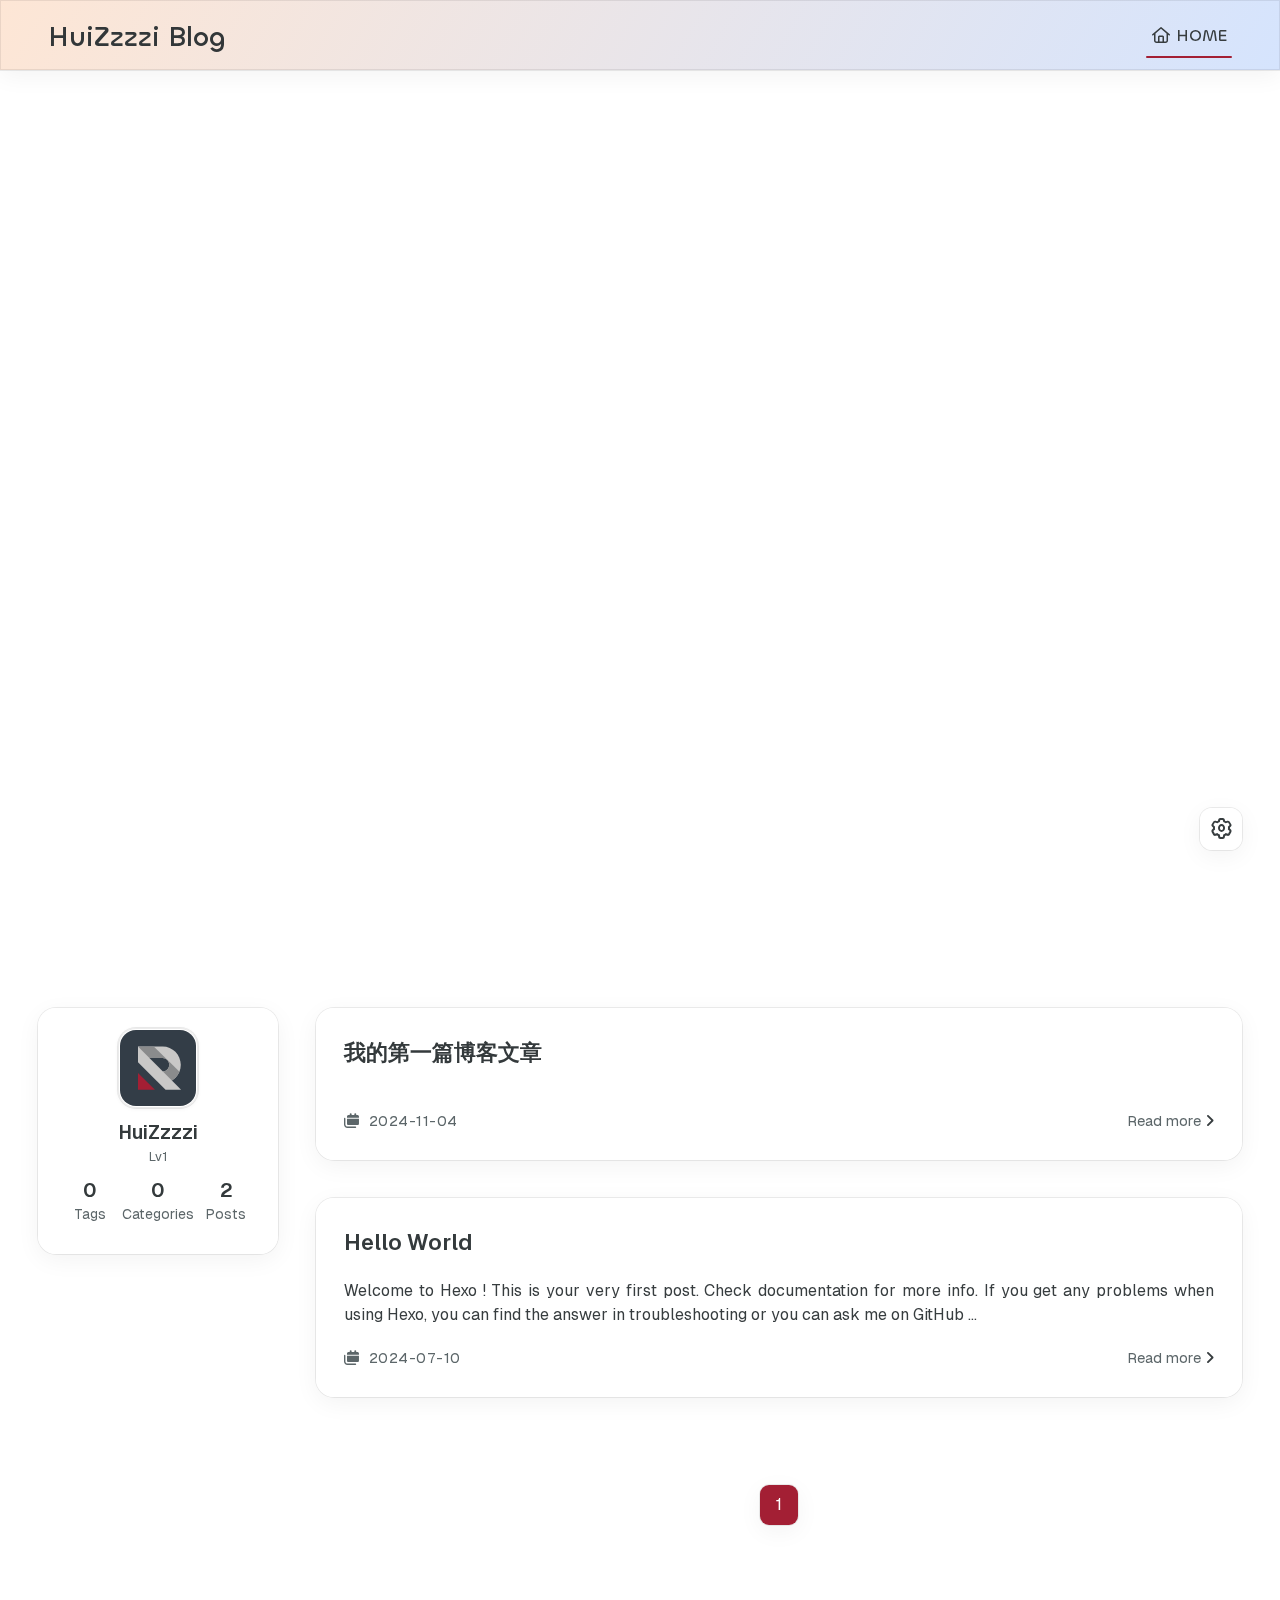
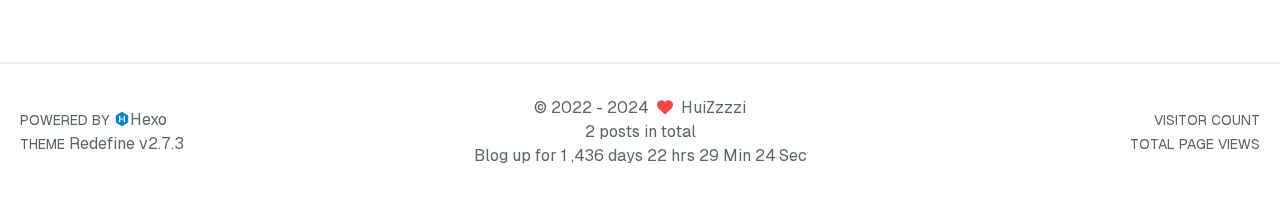
==== commit 190ab3f6: "Site updated: 2024-11-05 14:38:38" ====
--- a/index.html
+++ b/index.html
@@ -5,7 +5,7 @@
     <meta name="viewport" content="width=device-width, initial-scale=1">
     <meta name="keywords" content="Hexo Theme Redefine">
     
-    <meta name="author" content="The Redefine Team">
+    <meta name="author" content="HuiZzzzi">
     <!-- preconnect -->
     <link rel="preconnect" href="https://fonts.googleapis.com">
     <link rel="preconnect" href="https://fonts.gstatic.com" crossorigin>
@@ -36,7 +36,7 @@
     
     <title>
         
-            Theme Redefine - Redefine Your Hexo Journey.
+            HuiZzzzi Blog - Welcome To My Blog
         
     </title>
 
@@ -73,7 +73,7 @@
 
     <script id="hexo-configurations">
     window.config = {"hostname":"example.com","root":"/","language":"en"};
-    window.theme = {"articles":{"style":{"font_size":"16px","line_height":1.5,"image_border_radius":"14px","image_alignment":"center","image_caption":false,"link_icon":true,"title_alignment":"left","headings_top_spacing":{"h1":"3.2rem","h2":"2.4rem","h3":"1.9rem","h4":"1.6rem","h5":"1.4rem","h6":"1.3rem"}},"word_count":{"enable":true,"count":true,"min2read":true},"author_label":{"enable":true,"auto":false,"list":[]},"code_block":{"copy":true,"style":"mac","highlight_theme":{"light":"github","dark":"vs2015"},"font":{"enable":false,"family":null,"url":null}},"toc":{"enable":true,"max_depth":3,"number":false,"expand":true,"init_open":true},"copyright":{"enable":true,"default":"cc_by_nc_sa"},"lazyload":true,"recommendation":{"enable":false,"title":"推荐阅读","limit":3,"mobile_limit":2,"placeholder":"/images/wallhaven-wqery6-light.webp","skip_dirs":[]}},"colors":{"primary":"#A31F34","secondary":null,"default_mode":"light"},"global":{"fonts":{"chinese":{"enable":false,"family":null,"url":null},"english":{"enable":false,"family":null,"url":null},"title":{"enable":false,"family":null,"url":null}},"content_max_width":"1000px","sidebar_width":"210px","hover":{"shadow":true,"scale":false},"scroll_progress":{"bar":false,"percentage":true},"website_counter":{"url":"https://cn.vercount.one/js","enable":true,"site_pv":true,"site_uv":true,"post_pv":true},"single_page":true,"preloader":{"enable":false,"custom_message":null},"open_graph":true,"google_analytics":{"enable":false,"id":null}},"home_banner":{"enable":true,"style":"fixed","image":{"light":"/images/wallhaven-wqery6-light.webp","dark":"/images/wallhaven-wqery6-dark.webp"},"title":"Theme Redefine","subtitle":{"text":[],"hitokoto":{"enable":false,"show_author":false,"api":"https://v1.hitokoto.cn"},"typing_speed":100,"backing_speed":80,"starting_delay":500,"backing_delay":1500,"loop":true,"smart_backspace":true},"text_color":{"light":"#fff","dark":"#d1d1b6"},"text_style":{"title_size":"2.8rem","subtitle_size":"1.5rem","line_height":1.2},"custom_font":{"enable":false,"family":null,"url":null},"social_links":{"enable":false,"style":"default","links":{"github":null,"instagram":null,"zhihu":null,"twitter":null,"email":null},"qrs":{"weixin":null}}},"plugins":{"feed":{"enable":false},"aplayer":{"enable":false,"type":"fixed","audios":[{"name":null,"artist":null,"url":null,"cover":null,"lrc":null}]},"mermaid":{"enable":false,"version":"9.3.0"}},"version":"2.7.3","navbar":{"auto_hide":false,"color":{"left":"#f78736","right":"#367df7","transparency":35},"width":{"home":"1200px","pages":"1000px"},"links":{"Home":{"path":"/","icon":"fa-regular fa-house"}},"search":{"enable":false,"preload":true}},"page_templates":{"friends_column":2,"tags_style":"blur"},"home":{"sidebar":{"enable":true,"position":"left","first_item":"menu","announcement":null,"show_on_mobile":true,"links":null},"article_date_format":"auto","excerpt_length":200,"categories":{"enable":true,"limit":3},"tags":{"enable":true,"limit":3}},"footerStart":"2022/8/17 11:45:14"};
+    window.theme = {"articles":{"style":{"font_size":"16px","line_height":1.5,"image_border_radius":"14px","image_alignment":"center","image_caption":false,"link_icon":true,"title_alignment":"left","headings_top_spacing":{"h1":"3.2rem","h2":"2.4rem","h3":"1.9rem","h4":"1.6rem","h5":"1.4rem","h6":"1.3rem"}},"word_count":{"enable":true,"count":true,"min2read":true},"author_label":{"enable":true,"auto":false,"list":[]},"code_block":{"copy":true,"style":"mac","highlight_theme":{"light":"github","dark":"vs2015"},"font":{"enable":false,"family":null,"url":null}},"toc":{"enable":true,"max_depth":3,"number":false,"expand":true,"init_open":true},"copyright":{"enable":true,"default":"cc_by_nc_sa"},"lazyload":true,"recommendation":{"enable":false,"title":"推荐阅读","limit":3,"mobile_limit":2,"placeholder":"/images/wallhaven-wqery6-light.webp","skip_dirs":[]}},"colors":{"primary":"#A31F34","secondary":null,"default_mode":"light"},"global":{"fonts":{"chinese":{"enable":false,"family":null,"url":null},"english":{"enable":false,"family":null,"url":null},"title":{"enable":false,"family":null,"url":null}},"content_max_width":"1000px","sidebar_width":"210px","hover":{"shadow":true,"scale":false},"scroll_progress":{"bar":false,"percentage":true},"website_counter":{"url":"https://cn.vercount.one/js","enable":true,"site_pv":true,"site_uv":true,"post_pv":true},"single_page":true,"preloader":{"enable":false,"custom_message":null},"open_graph":true,"google_analytics":{"enable":false,"id":null}},"home_banner":{"enable":true,"style":"fixed","image":{"light":"/images/日照金山.webp","dark":"/images/wallhaven-wqery6-dark.webp"},"title":"Theme Redefine","subtitle":{"text":[],"hitokoto":{"enable":false,"show_author":false,"api":"https://v1.hitokoto.cn"},"typing_speed":100,"backing_speed":80,"starting_delay":500,"backing_delay":1500,"loop":true,"smart_backspace":true},"text_color":{"light":"#fff","dark":"#d1d1b6"},"text_style":{"title_size":"2.8rem","subtitle_size":"1.5rem","line_height":1.2},"custom_font":{"enable":false,"family":null,"url":null},"social_links":{"enable":false,"style":"default","links":{"github":null,"instagram":null,"zhihu":null,"twitter":null,"email":null},"qrs":{"weixin":null}}},"plugins":{"feed":{"enable":false},"aplayer":{"enable":false,"type":"fixed","audios":[{"name":null,"artist":null,"url":null,"cover":null,"lrc":null}]},"mermaid":{"enable":false,"version":"9.3.0"}},"version":"2.7.3","navbar":{"auto_hide":false,"color":{"left":"#f78736","right":"#367df7","transparency":35},"width":{"home":"1200px","pages":"1000px"},"links":{"Home":{"path":"/","icon":"fa-regular fa-house"}},"search":{"enable":false,"preload":true}},"page_templates":{"friends_column":2,"tags_style":"blur"},"home":{"sidebar":{"enable":true,"position":"left","first_item":"menu","announcement":null,"show_on_mobile":true,"links":null},"article_date_format":"auto","excerpt_length":200,"categories":{"enable":true,"limit":3},"tags":{"enable":true,"limit":3}},"footerStart":"2022/8/17 11:45:14"};
     window.lang_ago = {"second":"%s seconds ago","minute":"%s minutes ago","hour":"%s hours ago","day":"%s days ago","week":"%s weeks ago","month":"%s months ago","year":"%s years ago"};
     window.data = {"masonry":false};
   </script>
@@ -144,7 +144,7 @@
         }
     </style>
     <div class="home-banner-background transition-fade fixed top-0 left-0 w-screen h-screen scale-125 sm:scale-110 box-border will-change-transform bg-cover">
-        <img src="/images/wallhaven-wqery6-light.webp" alt="home-banner-background" class="w-full h-full object-cover dark:hidden">
+        <img src="/images/%E6%97%A5%E7%85%A7%E9%87%91%E5%B1%B1.webp" alt="home-banner-background" class="w-full h-full object-cover dark:hidden">
         <img src="/images/wallhaven-wqery6-dark.webp" alt="home-banner-background" class="w-full h-full object-cover hidden dark:block">
     </div>
 
@@ -183,7 +183,7 @@
             
             <a class="logo-title" href="/">
                 <h1>
-                Theme Redefine
+                HuiZzzzi Blog
                 </h1>
             </a>
         </div>
@@ -288,7 +288,7 @@
     <img src="/images/redefine-avatar.svg">
 </div>
                 <div class="author flex flex-col justify-center my-2.5 mx-0">
-    <div class="name">The Redefine Team</div>
+    <div class="name">HuiZzzzi</div>
     
         <div class="label">Lv1</div>
     
@@ -430,7 +430,7 @@
               <span>2022</span>
               -
             
-            2024&nbsp;&nbsp;<i class="fa-solid fa-heart fa-beat" style="--fa-animation-duration: 0.5s; color: #f54545"></i>&nbsp;&nbsp;<a href="/">The Redefine Team</a>
+            2024&nbsp;&nbsp;<i class="fa-solid fa-heart fa-beat" style="--fa-animation-duration: 0.5s; color: #f54545"></i>&nbsp;&nbsp;<a href="/">HuiZzzzi</a>
             
                 
                 <p class="post-count space-x-0.5">
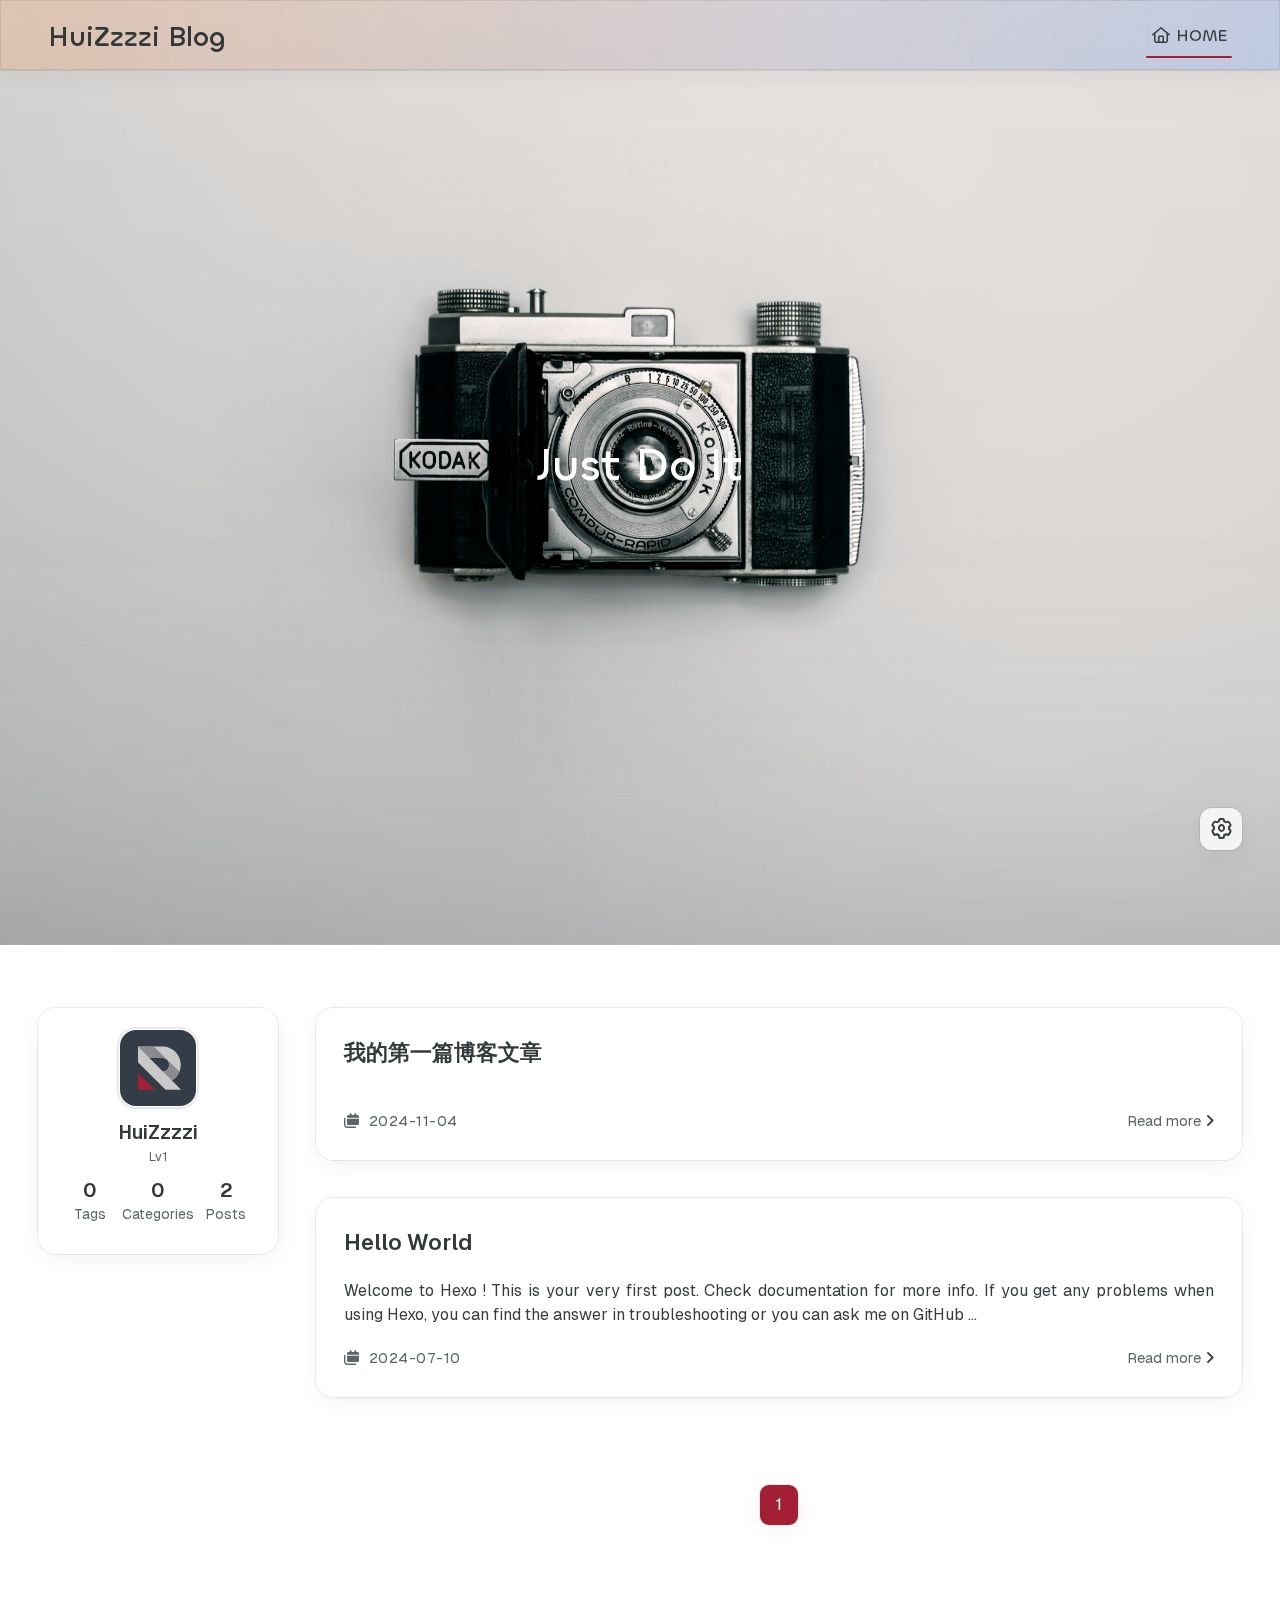
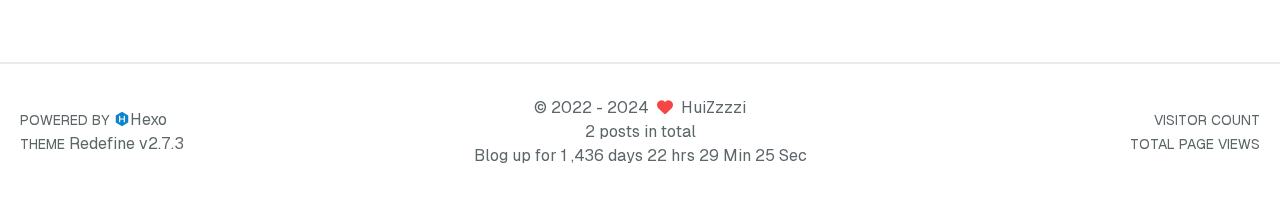
==== commit ae6f07b7: "Site updated: 2024-11-05 17:36:43" ====
--- a/index.html
+++ b/index.html
@@ -73,7 +73,7 @@
 
     <script id="hexo-configurations">
     window.config = {"hostname":"example.com","root":"/","language":"en"};
-    window.theme = {"articles":{"style":{"font_size":"16px","line_height":1.5,"image_border_radius":"14px","image_alignment":"center","image_caption":false,"link_icon":true,"title_alignment":"left","headings_top_spacing":{"h1":"3.2rem","h2":"2.4rem","h3":"1.9rem","h4":"1.6rem","h5":"1.4rem","h6":"1.3rem"}},"word_count":{"enable":true,"count":true,"min2read":true},"author_label":{"enable":true,"auto":false,"list":[]},"code_block":{"copy":true,"style":"mac","highlight_theme":{"light":"github","dark":"vs2015"},"font":{"enable":false,"family":null,"url":null}},"toc":{"enable":true,"max_depth":3,"number":false,"expand":true,"init_open":true},"copyright":{"enable":true,"default":"cc_by_nc_sa"},"lazyload":true,"recommendation":{"enable":false,"title":"推荐阅读","limit":3,"mobile_limit":2,"placeholder":"/images/wallhaven-wqery6-light.webp","skip_dirs":[]}},"colors":{"primary":"#A31F34","secondary":null,"default_mode":"light"},"global":{"fonts":{"chinese":{"enable":false,"family":null,"url":null},"english":{"enable":false,"family":null,"url":null},"title":{"enable":false,"family":null,"url":null}},"content_max_width":"1000px","sidebar_width":"210px","hover":{"shadow":true,"scale":false},"scroll_progress":{"bar":false,"percentage":true},"website_counter":{"url":"https://cn.vercount.one/js","enable":true,"site_pv":true,"site_uv":true,"post_pv":true},"single_page":true,"preloader":{"enable":false,"custom_message":null},"open_graph":true,"google_analytics":{"enable":false,"id":null}},"home_banner":{"enable":true,"style":"fixed","image":{"light":"/images/日照金山.webp","dark":"/images/wallhaven-wqery6-dark.webp"},"title":"Theme Redefine","subtitle":{"text":[],"hitokoto":{"enable":false,"show_author":false,"api":"https://v1.hitokoto.cn"},"typing_speed":100,"backing_speed":80,"starting_delay":500,"backing_delay":1500,"loop":true,"smart_backspace":true},"text_color":{"light":"#fff","dark":"#d1d1b6"},"text_style":{"title_size":"2.8rem","subtitle_size":"1.5rem","line_height":1.2},"custom_font":{"enable":false,"family":null,"url":null},"social_links":{"enable":false,"style":"default","links":{"github":null,"instagram":null,"zhihu":null,"twitter":null,"email":null},"qrs":{"weixin":null}}},"plugins":{"feed":{"enable":false},"aplayer":{"enable":false,"type":"fixed","audios":[{"name":null,"artist":null,"url":null,"cover":null,"lrc":null}]},"mermaid":{"enable":false,"version":"9.3.0"}},"version":"2.7.3","navbar":{"auto_hide":false,"color":{"left":"#f78736","right":"#367df7","transparency":35},"width":{"home":"1200px","pages":"1000px"},"links":{"Home":{"path":"/","icon":"fa-regular fa-house"}},"search":{"enable":false,"preload":true}},"page_templates":{"friends_column":2,"tags_style":"blur"},"home":{"sidebar":{"enable":true,"position":"left","first_item":"menu","announcement":null,"show_on_mobile":true,"links":null},"article_date_format":"auto","excerpt_length":200,"categories":{"enable":true,"limit":3},"tags":{"enable":true,"limit":3}},"footerStart":"2022/8/17 11:45:14"};
+    window.theme = {"articles":{"style":{"font_size":"16px","line_height":1.5,"image_border_radius":"14px","image_alignment":"center","image_caption":false,"link_icon":true,"title_alignment":"left","headings_top_spacing":{"h1":"3.2rem","h2":"2.4rem","h3":"1.9rem","h4":"1.6rem","h5":"1.4rem","h6":"1.3rem"}},"word_count":{"enable":true,"count":true,"min2read":true},"author_label":{"enable":true,"auto":false,"list":[]},"code_block":{"copy":true,"style":"mac","highlight_theme":{"light":"github","dark":"vs2015"},"font":{"enable":false,"family":null,"url":null}},"toc":{"enable":true,"max_depth":3,"number":false,"expand":true,"init_open":true},"copyright":{"enable":true,"default":"cc_by_nc_sa"},"lazyload":true,"recommendation":{"enable":false,"title":"推荐阅读","limit":3,"mobile_limit":2,"placeholder":"/images/wallhaven-wqery6-light.webp","skip_dirs":[]}},"colors":{"primary":"#A31F34","secondary":null,"default_mode":"light"},"global":{"fonts":{"chinese":{"enable":false,"family":null,"url":null},"english":{"enable":false,"family":null,"url":null},"title":{"enable":false,"family":null,"url":null}},"content_max_width":"1000px","sidebar_width":"210px","hover":{"shadow":true,"scale":false},"scroll_progress":{"bar":false,"percentage":true},"website_counter":{"url":"https://cn.vercount.one/js","enable":true,"site_pv":true,"site_uv":true,"post_pv":true},"single_page":true,"preloader":{"enable":false,"custom_message":null},"open_graph":true,"google_analytics":{"enable":false,"id":null}},"home_banner":{"enable":true,"style":"fixed","image":{"light":"/images/Camera01.webp","dark":"/images/wallhaven-wqery6-dark.webp"},"title":"Just Do It","subtitle":{"text":["“If your photos are not good enough, then you’re not close enough.”——Robert Capa"],"hitokoto":{"enable":false,"show_author":false,"api":"https://v1.hitokoto.cn"},"typing_speed":100,"backing_speed":80,"starting_delay":500,"backing_delay":1500,"loop":true,"smart_backspace":true},"text_color":{"light":"#fff","dark":"#d1d1b6"},"text_style":{"title_size":"2.8rem","subtitle_size":"1.5rem","line_height":1.2},"custom_font":{"enable":false,"family":null,"url":null},"social_links":{"enable":false,"style":"default","links":{"github":null,"instagram":null,"zhihu":null,"twitter":null,"email":null},"qrs":{"weixin":null}}},"plugins":{"feed":{"enable":false},"aplayer":{"enable":false,"type":"fixed","audios":[{"name":null,"artist":null,"url":null,"cover":null,"lrc":null}]},"mermaid":{"enable":false,"version":"9.3.0"}},"version":"2.7.3","navbar":{"auto_hide":false,"color":{"left":"#f78736","right":"#367df7","transparency":35},"width":{"home":"1200px","pages":"1000px"},"links":{"Home":{"path":"/","icon":"fa-regular fa-house"}},"search":{"enable":false,"preload":true}},"page_templates":{"friends_column":2,"tags_style":"blur"},"home":{"sidebar":{"enable":true,"position":"left","first_item":"menu","announcement":null,"show_on_mobile":true,"links":null},"article_date_format":"auto","excerpt_length":200,"categories":{"enable":true,"limit":3},"tags":{"enable":true,"limit":3}},"footerStart":"2022/8/17 11:45:14"};
     window.lang_ago = {"second":"%s seconds ago","minute":"%s minutes ago","hour":"%s hours ago","day":"%s days ago","week":"%s weeks ago","month":"%s months ago","year":"%s years ago"};
     window.data = {"masonry":false};
   </script>
@@ -144,7 +144,7 @@
         }
     </style>
     <div class="home-banner-background transition-fade fixed top-0 left-0 w-screen h-screen scale-125 sm:scale-110 box-border will-change-transform bg-cover">
-        <img src="/images/%E6%97%A5%E7%85%A7%E9%87%91%E5%B1%B1.webp" alt="home-banner-background" class="w-full h-full object-cover dark:hidden">
+        <img src="/images/Camera01.webp" alt="home-banner-background" class="w-full h-full object-cover dark:hidden">
         <img src="/images/wallhaven-wqery6-dark.webp" alt="home-banner-background" class="w-full h-full object-cover hidden dark:block">
     </div>
 
@@ -155,7 +155,7 @@
         <div class="description flex flex-col justify-center items-center w-screen font-medium text-center"
         
         >
-            Theme Redefine
+            Just Do It
             
             
                 <p><i id="subtitle"></i></p>
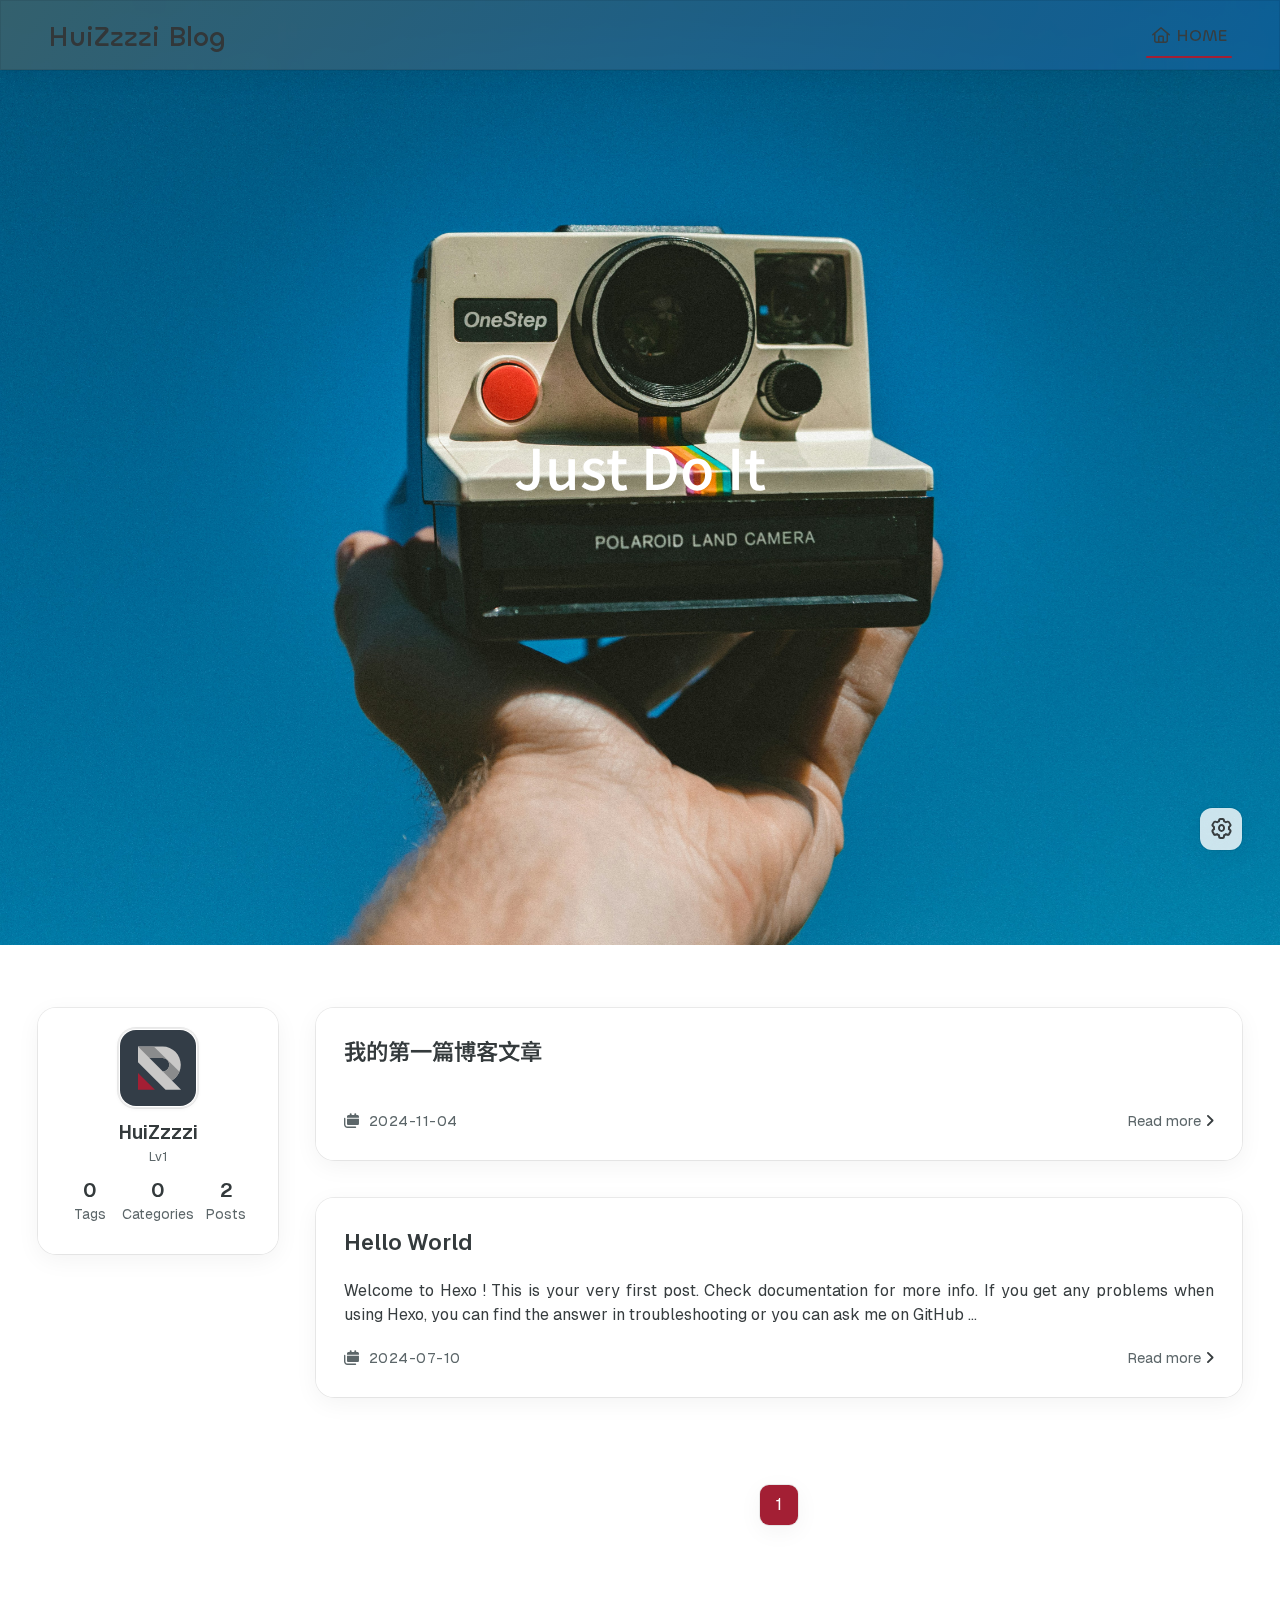
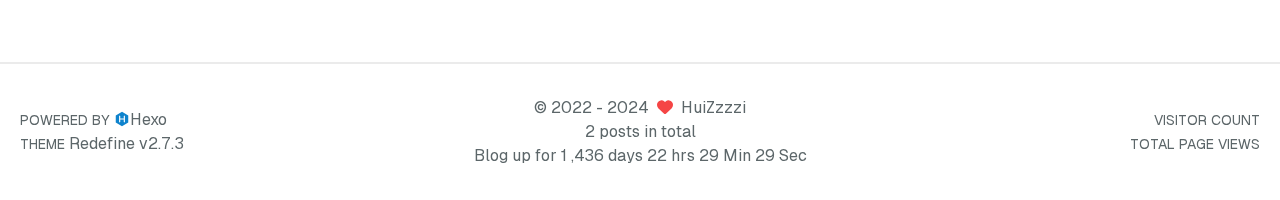
==== commit f03e8eda: "Site updated: 2024-11-05 18:10:53" ====
--- a/index.html
+++ b/index.html
@@ -65,6 +65,8 @@
 
     <!--- Font Part-->
     
+        <link href="https://fonts.googleapis.com/css2?family=Noto+Sans+SC:wght@400;500;700&display=swap" rel="stylesheet">
+    
     
     
     
@@ -73,7 +75,7 @@
 
     <script id="hexo-configurations">
     window.config = {"hostname":"example.com","root":"/","language":"en"};
-    window.theme = {"articles":{"style":{"font_size":"16px","line_height":1.5,"image_border_radius":"14px","image_alignment":"center","image_caption":false,"link_icon":true,"title_alignment":"left","headings_top_spacing":{"h1":"3.2rem","h2":"2.4rem","h3":"1.9rem","h4":"1.6rem","h5":"1.4rem","h6":"1.3rem"}},"word_count":{"enable":true,"count":true,"min2read":true},"author_label":{"enable":true,"auto":false,"list":[]},"code_block":{"copy":true,"style":"mac","highlight_theme":{"light":"github","dark":"vs2015"},"font":{"enable":false,"family":null,"url":null}},"toc":{"enable":true,"max_depth":3,"number":false,"expand":true,"init_open":true},"copyright":{"enable":true,"default":"cc_by_nc_sa"},"lazyload":true,"recommendation":{"enable":false,"title":"推荐阅读","limit":3,"mobile_limit":2,"placeholder":"/images/wallhaven-wqery6-light.webp","skip_dirs":[]}},"colors":{"primary":"#A31F34","secondary":null,"default_mode":"light"},"global":{"fonts":{"chinese":{"enable":false,"family":null,"url":null},"english":{"enable":false,"family":null,"url":null},"title":{"enable":false,"family":null,"url":null}},"content_max_width":"1000px","sidebar_width":"210px","hover":{"shadow":true,"scale":false},"scroll_progress":{"bar":false,"percentage":true},"website_counter":{"url":"https://cn.vercount.one/js","enable":true,"site_pv":true,"site_uv":true,"post_pv":true},"single_page":true,"preloader":{"enable":false,"custom_message":null},"open_graph":true,"google_analytics":{"enable":false,"id":null}},"home_banner":{"enable":true,"style":"fixed","image":{"light":"/images/Camera01.webp","dark":"/images/wallhaven-wqery6-dark.webp"},"title":"Just Do It","subtitle":{"text":["“If your photos are not good enough, then you’re not close enough.”——Robert Capa"],"hitokoto":{"enable":false,"show_author":false,"api":"https://v1.hitokoto.cn"},"typing_speed":100,"backing_speed":80,"starting_delay":500,"backing_delay":1500,"loop":true,"smart_backspace":true},"text_color":{"light":"#fff","dark":"#d1d1b6"},"text_style":{"title_size":"2.8rem","subtitle_size":"1.5rem","line_height":1.2},"custom_font":{"enable":false,"family":null,"url":null},"social_links":{"enable":false,"style":"default","links":{"github":null,"instagram":null,"zhihu":null,"twitter":null,"email":null},"qrs":{"weixin":null}}},"plugins":{"feed":{"enable":false},"aplayer":{"enable":false,"type":"fixed","audios":[{"name":null,"artist":null,"url":null,"cover":null,"lrc":null}]},"mermaid":{"enable":false,"version":"9.3.0"}},"version":"2.7.3","navbar":{"auto_hide":false,"color":{"left":"#f78736","right":"#367df7","transparency":35},"width":{"home":"1200px","pages":"1000px"},"links":{"Home":{"path":"/","icon":"fa-regular fa-house"}},"search":{"enable":false,"preload":true}},"page_templates":{"friends_column":2,"tags_style":"blur"},"home":{"sidebar":{"enable":true,"position":"left","first_item":"menu","announcement":null,"show_on_mobile":true,"links":null},"article_date_format":"auto","excerpt_length":200,"categories":{"enable":true,"limit":3},"tags":{"enable":true,"limit":3}},"footerStart":"2022/8/17 11:45:14"};
+    window.theme = {"articles":{"style":{"font_size":"16px","line_height":1.5,"image_border_radius":"14px","image_alignment":"center","image_caption":false,"link_icon":true,"title_alignment":"left","headings_top_spacing":{"h1":"3.2rem","h2":"2.4rem","h3":"1.9rem","h4":"1.6rem","h5":"1.4rem","h6":"1.3rem"}},"word_count":{"enable":true,"count":true,"min2read":true},"author_label":{"enable":true,"auto":false,"list":[]},"code_block":{"copy":true,"style":"mac","highlight_theme":{"light":"github","dark":"vs2015"},"font":{"enable":false,"family":null,"url":null}},"toc":{"enable":true,"max_depth":3,"number":false,"expand":true,"init_open":true},"copyright":{"enable":true,"default":"cc_by_nc_sa"},"lazyload":true,"recommendation":{"enable":false,"title":"推荐阅读","limit":3,"mobile_limit":2,"placeholder":"/images/wallhaven-wqery6-light.webp","skip_dirs":[]}},"colors":{"primary":"#A31F34","secondary":null,"default_mode":"light"},"global":{"fonts":{"chinese":{"enable":false,"family":null,"url":null},"english":{"enable":false,"family":null,"url":null},"title":{"enable":false,"family":null,"url":null}},"content_max_width":"1000px","sidebar_width":"210px","hover":{"shadow":true,"scale":false},"scroll_progress":{"bar":false,"percentage":true},"website_counter":{"url":"https://cn.vercount.one/js","enable":true,"site_pv":true,"site_uv":true,"post_pv":true},"single_page":true,"preloader":{"enable":false,"custom_message":null},"open_graph":true,"google_analytics":{"enable":false,"id":null}},"home_banner":{"enable":true,"style":"fixed","image":{"light":"/images/Camera03.webp","dark":"/images/wallhaven-wqery6-dark.webp"},"title":"Just Do It","subtitle":{"text":["“If your photos are not good enough, then you’re not close enough.”——Robert Capa"],"hitokoto":{"enable":false,"show_author":false,"api":"https://v1.hitokoto.cn"},"typing_speed":100,"backing_speed":80,"starting_delay":500,"backing_delay":1500,"loop":true,"smart_backspace":true},"text_color":{"light":"#fff","dark":"#d1d1b6"},"text_style":{"title_size":"3.5rem","subtitle_size":"1.5rem","line_height":1.2},"custom_font":{"enable":true,"family":"Noto Sans SC","url":"https://fonts.googleapis.com/css2?family=Noto+Sans+SC:wght@400;500;700&display=swap"},"social_links":{"enable":false,"style":"default","links":{"github":null,"instagram":null,"zhihu":null,"twitter":null,"email":null},"qrs":{"weixin":null}}},"plugins":{"feed":{"enable":false},"aplayer":{"enable":false,"type":"fixed","audios":[{"name":null,"artist":null,"url":null,"cover":null,"lrc":null}]},"mermaid":{"enable":false,"version":"9.3.0"}},"version":"2.7.3","navbar":{"auto_hide":false,"color":{"left":"#f78736","right":"#367df7","transparency":35},"width":{"home":"1200px","pages":"1000px"},"links":{"Home":{"path":"/","icon":"fa-regular fa-house"}},"search":{"enable":false,"preload":true}},"page_templates":{"friends_column":2,"tags_style":"blur"},"home":{"sidebar":{"enable":true,"position":"left","first_item":"menu","announcement":null,"show_on_mobile":true,"links":null},"article_date_format":"auto","excerpt_length":200,"categories":{"enable":true,"limit":3},"tags":{"enable":true,"limit":3}},"footerStart":"2022/8/17 11:45:14"};
     window.lang_ago = {"second":"%s seconds ago","minute":"%s minutes ago","hour":"%s hours ago","day":"%s days ago","week":"%s weeks ago","month":"%s months ago","year":"%s years ago"};
     window.data = {"masonry":false};
   </script>
@@ -144,7 +146,7 @@
         }
     </style>
     <div class="home-banner-background transition-fade fixed top-0 left-0 w-screen h-screen scale-125 sm:scale-110 box-border will-change-transform bg-cover">
-        <img src="/images/Camera01.webp" alt="home-banner-background" class="w-full h-full object-cover dark:hidden">
+        <img src="/images/Camera03.webp" alt="home-banner-background" class="w-full h-full object-cover dark:hidden">
         <img src="/images/wallhaven-wqery6-dark.webp" alt="home-banner-background" class="w-full h-full object-cover hidden dark:block">
     </div>
 
@@ -154,6 +156,8 @@
     <div class="content mt-8 flex flex-col justify-center items-center">
         <div class="description flex flex-col justify-center items-center w-screen font-medium text-center"
         
+             style="font-family: 'Noto Sans SC', sans-serif; !important;"
+                
         >
             Just Do It
             
--- a/css/style.css
+++ b/css/style.css
@@ -6466,7 +6466,7 @@
   min-height: 90vh;
 }
 .home-banner-container .content .description {
-  font-size: 2.8rem;
+  font-size: 3.5rem;
   line-height: 1.2;
   color: var(--home-banner-text-color);
 }
@@ -6485,7 +6485,7 @@
 }
 @media (max-width: 768px) {
   .home-banner-container .content .description {
-    font-size: 2.52rem;
+    font-size: 3.15rem;
   }
 }
 .image-viewer-container {
